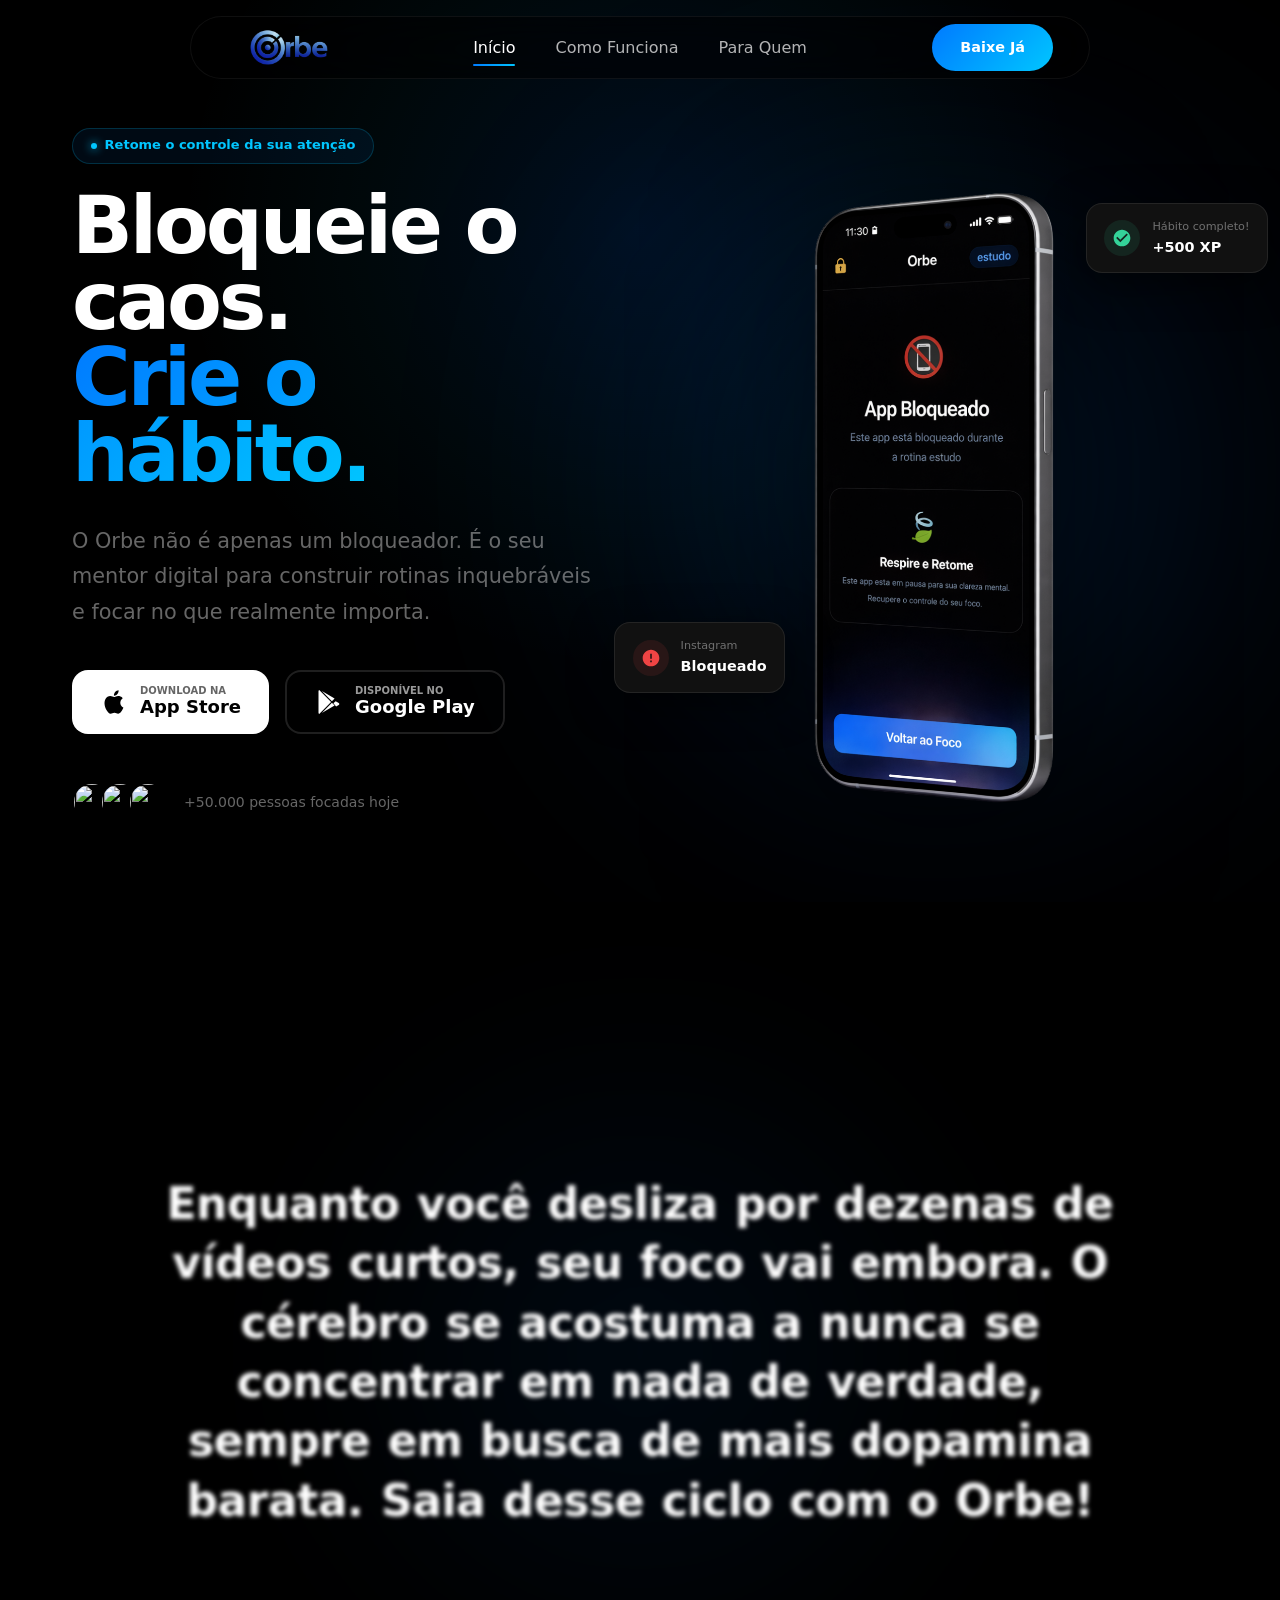
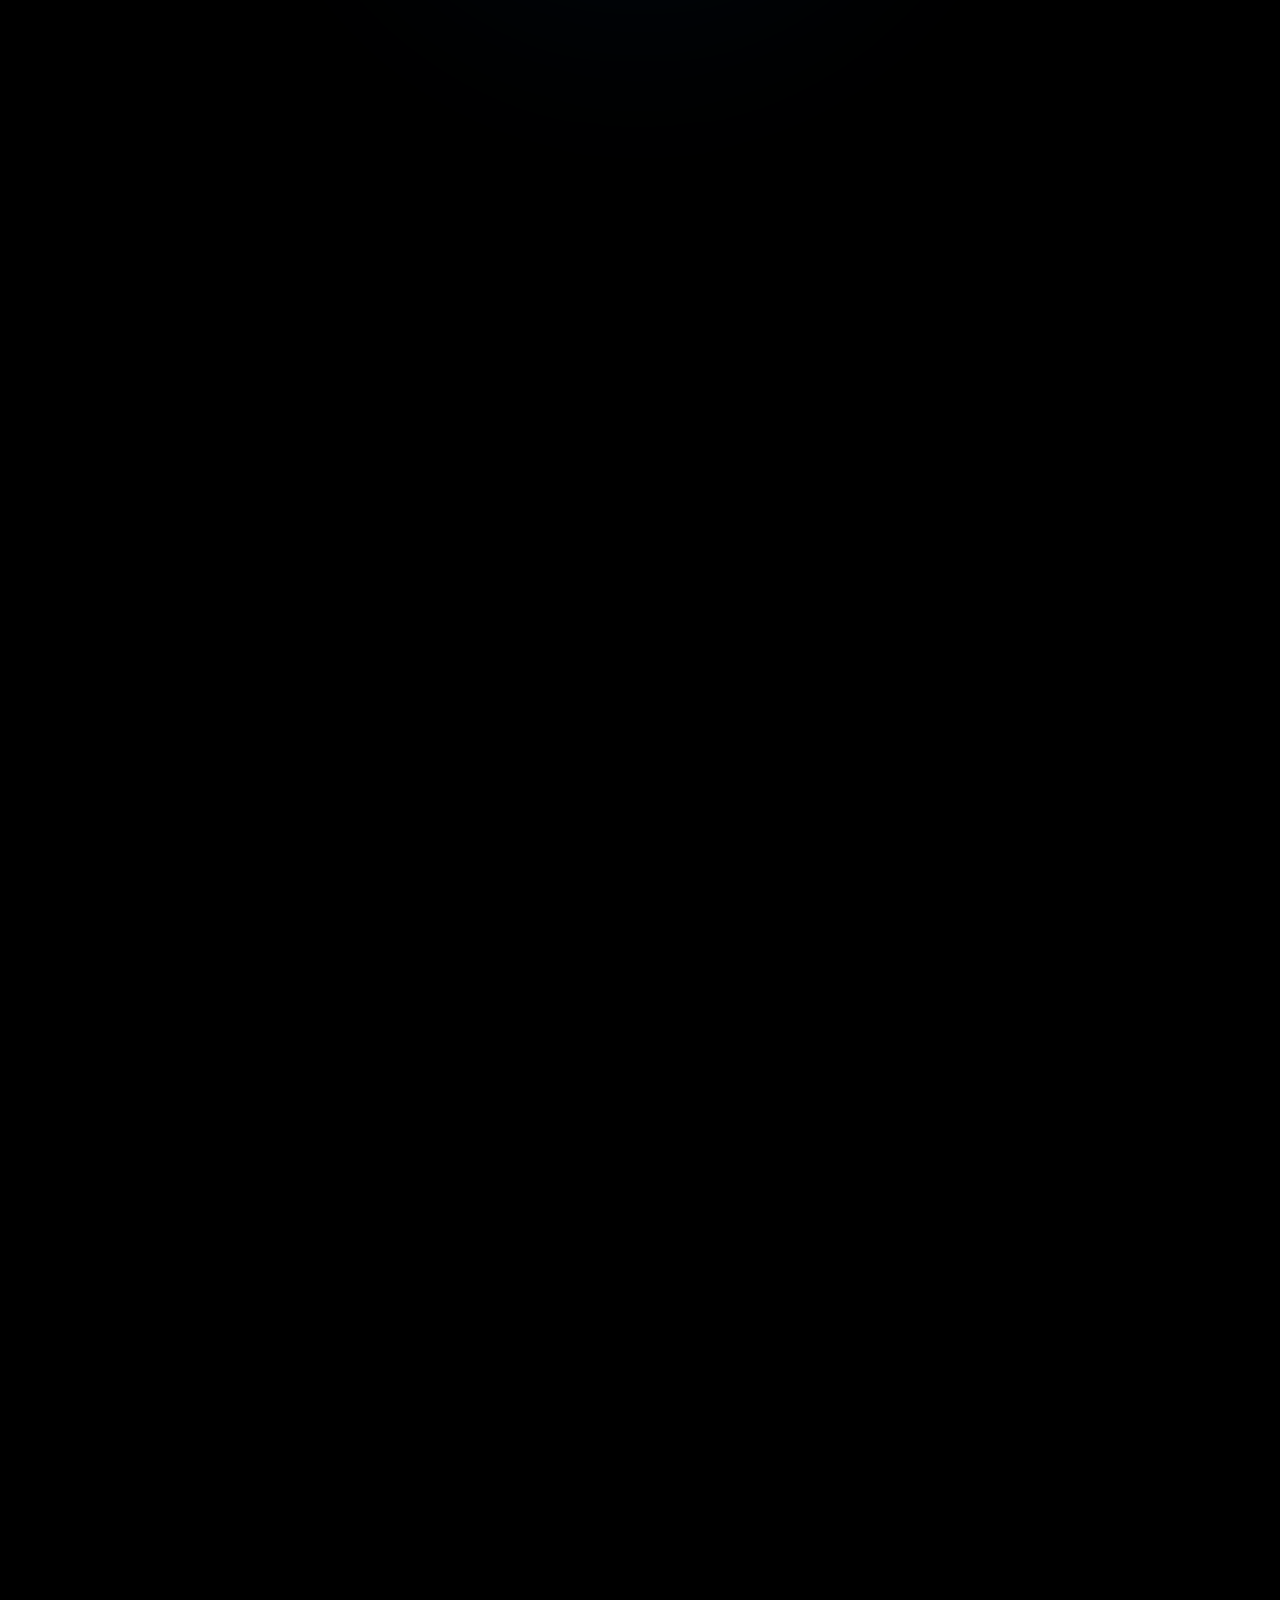
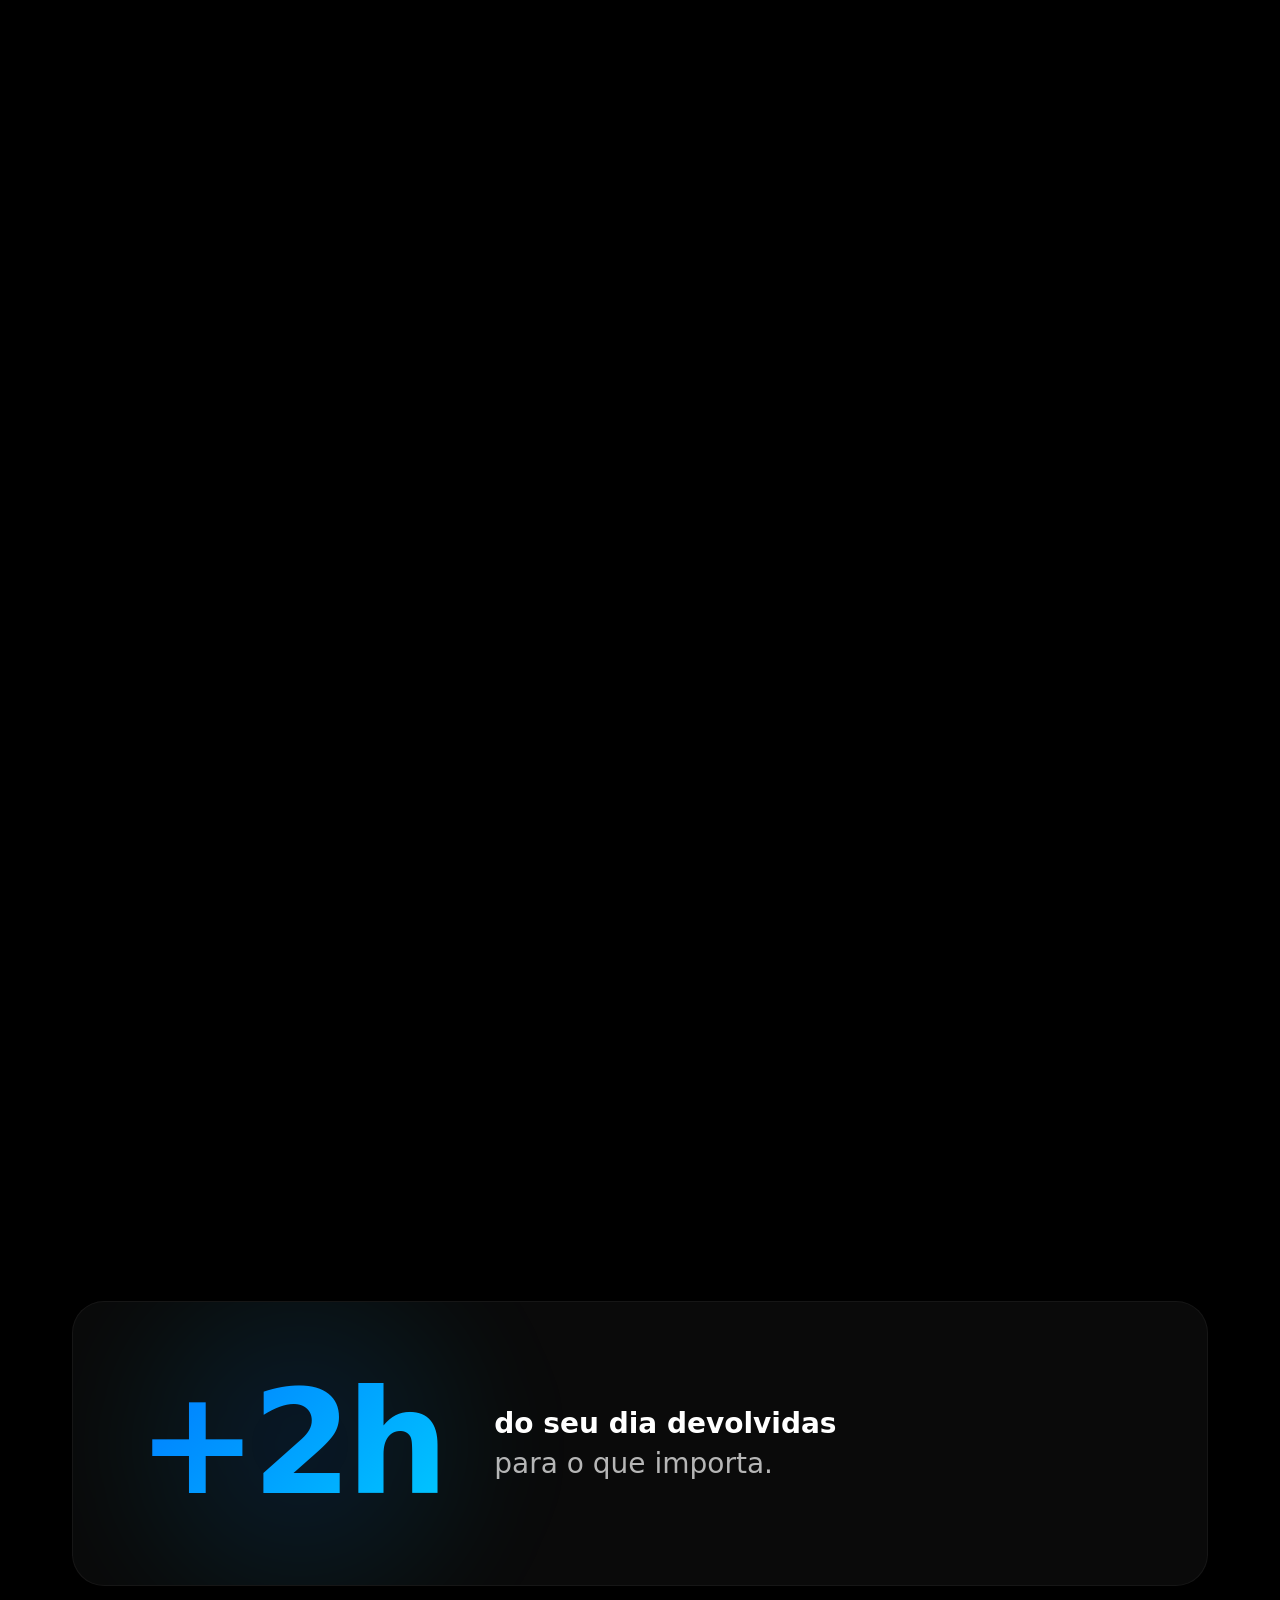
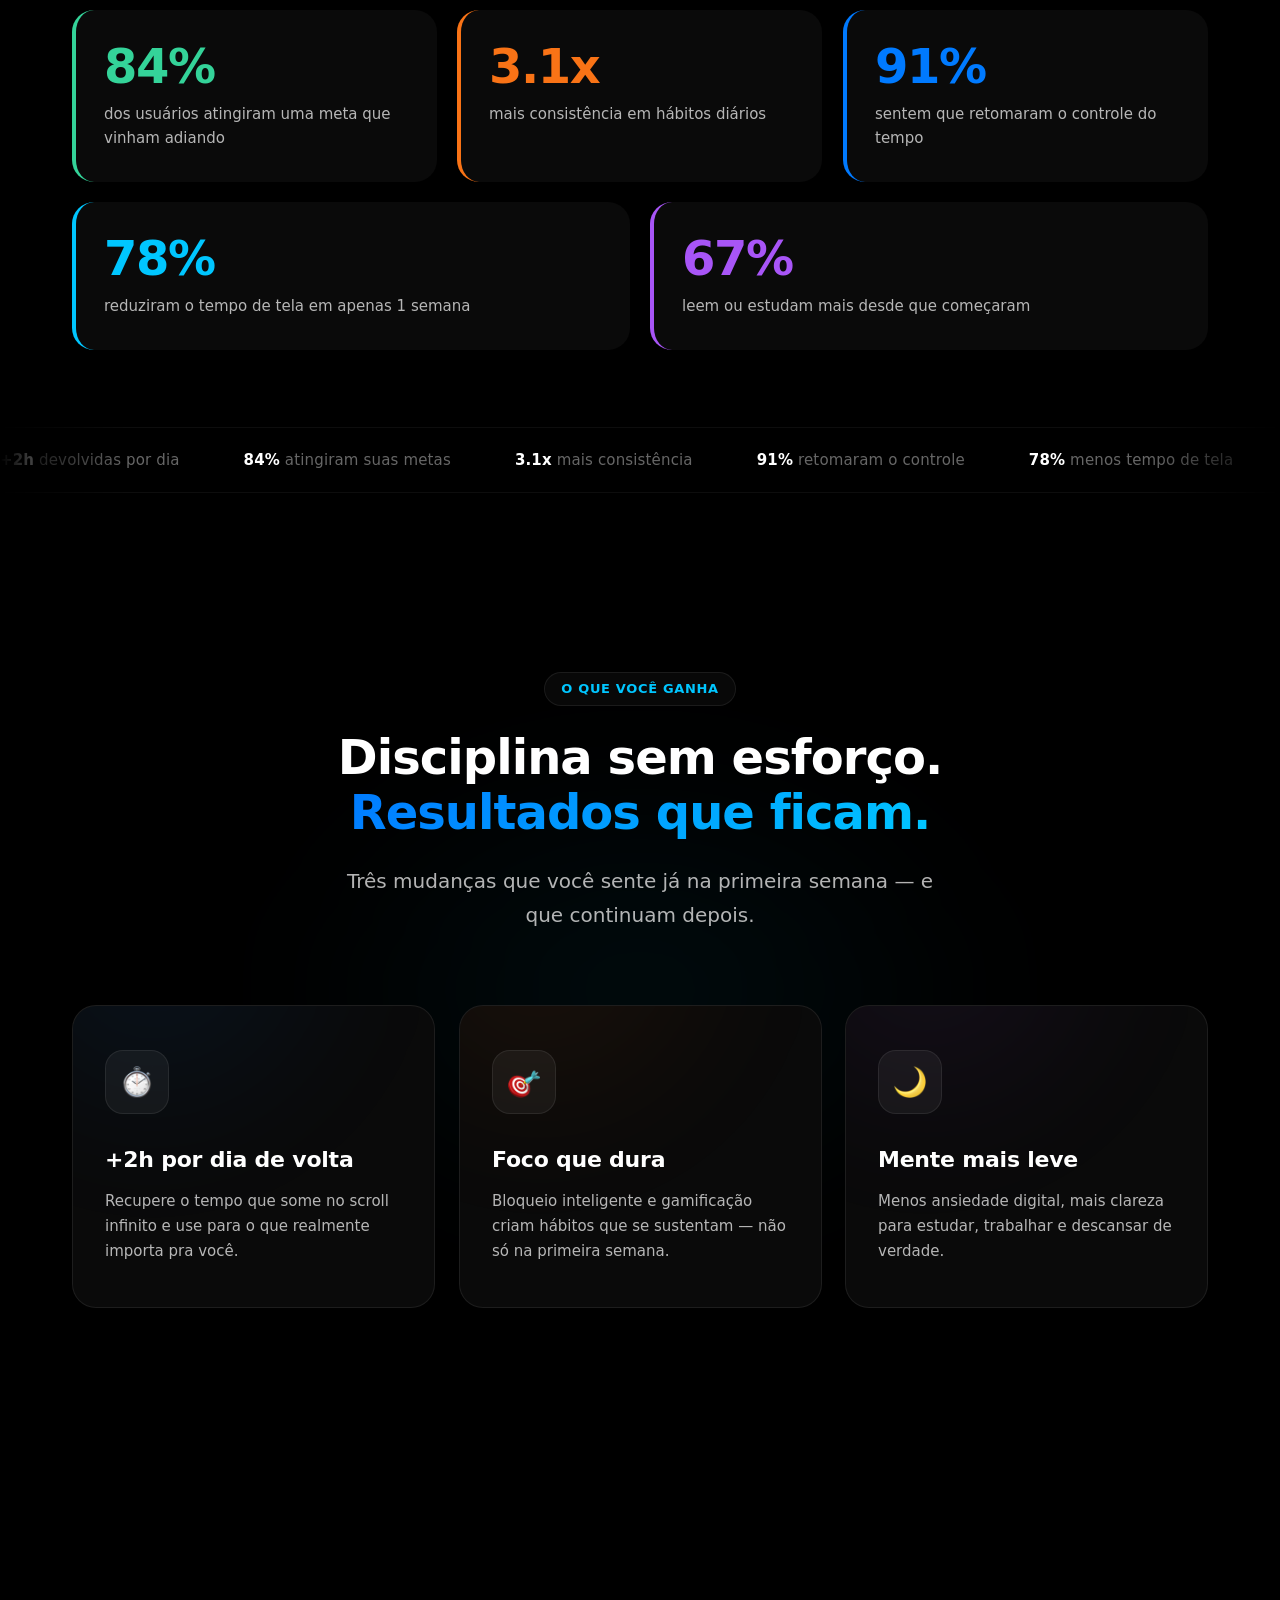
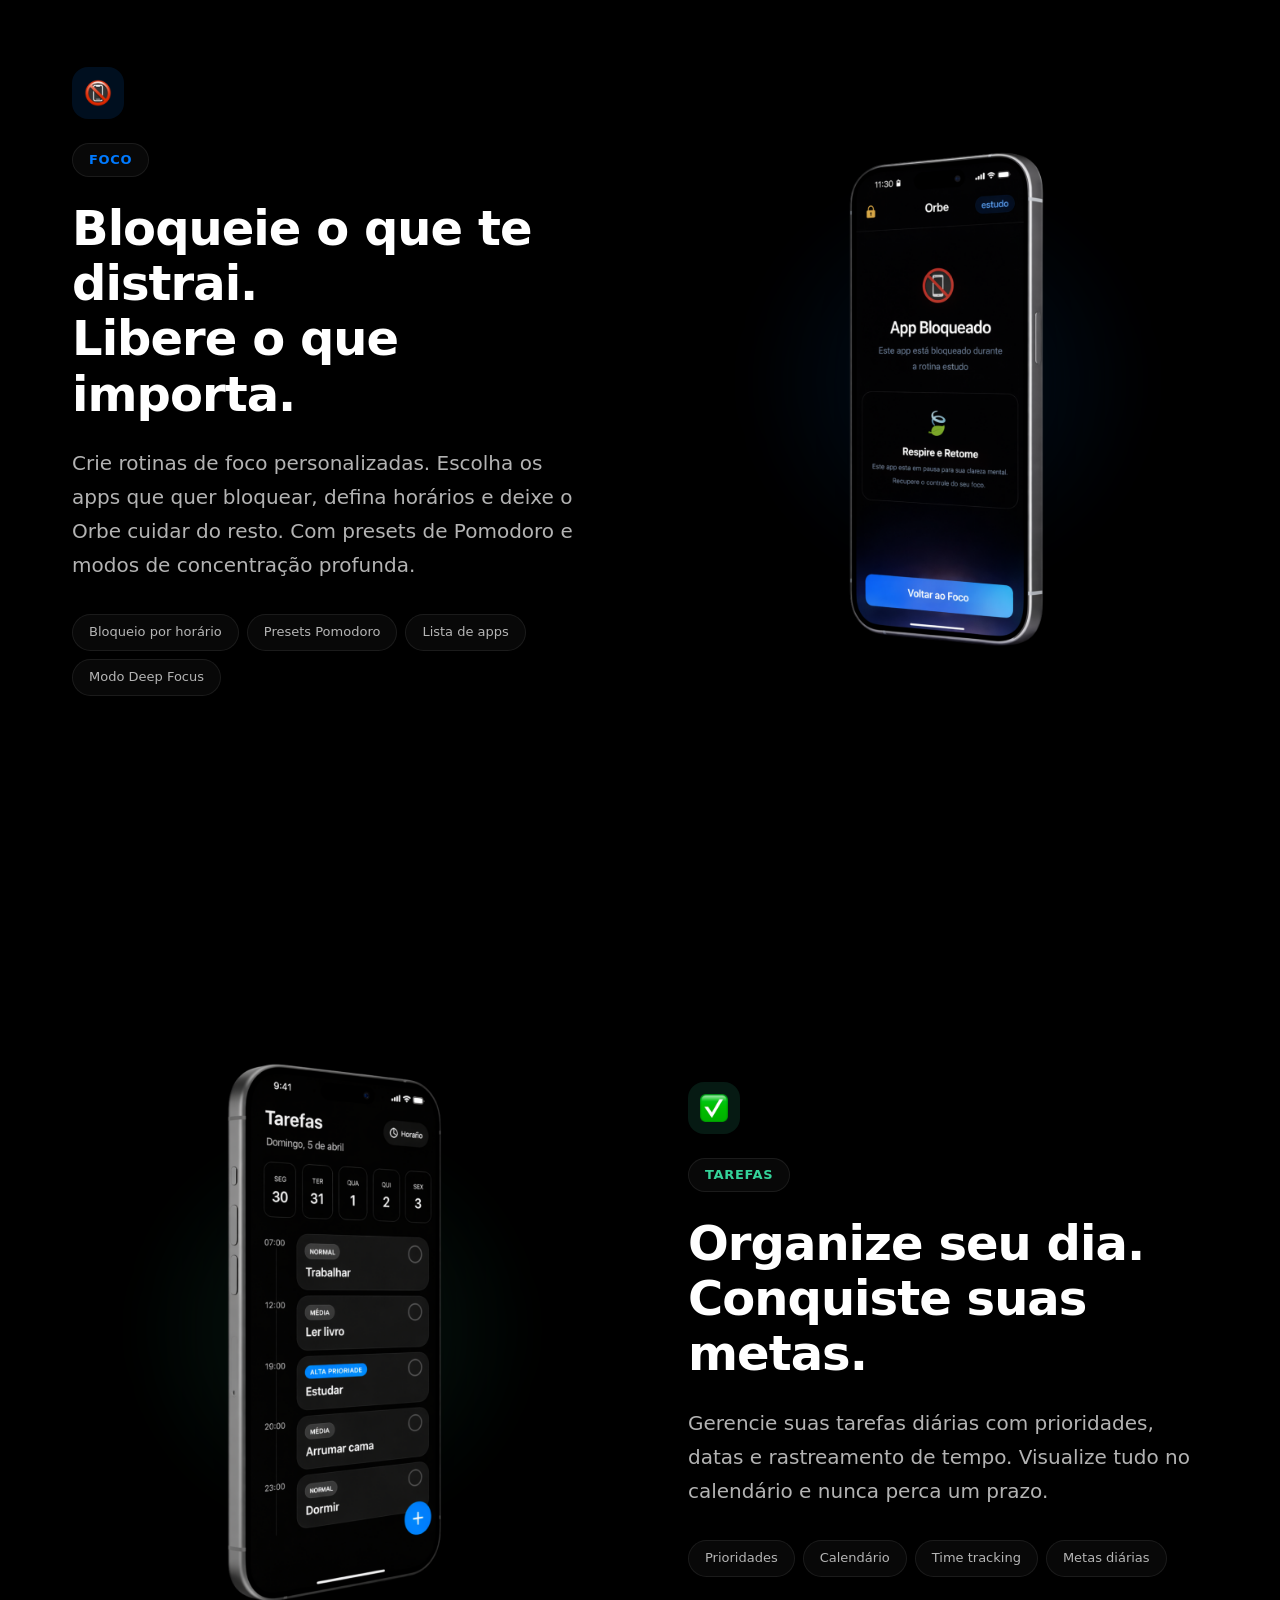
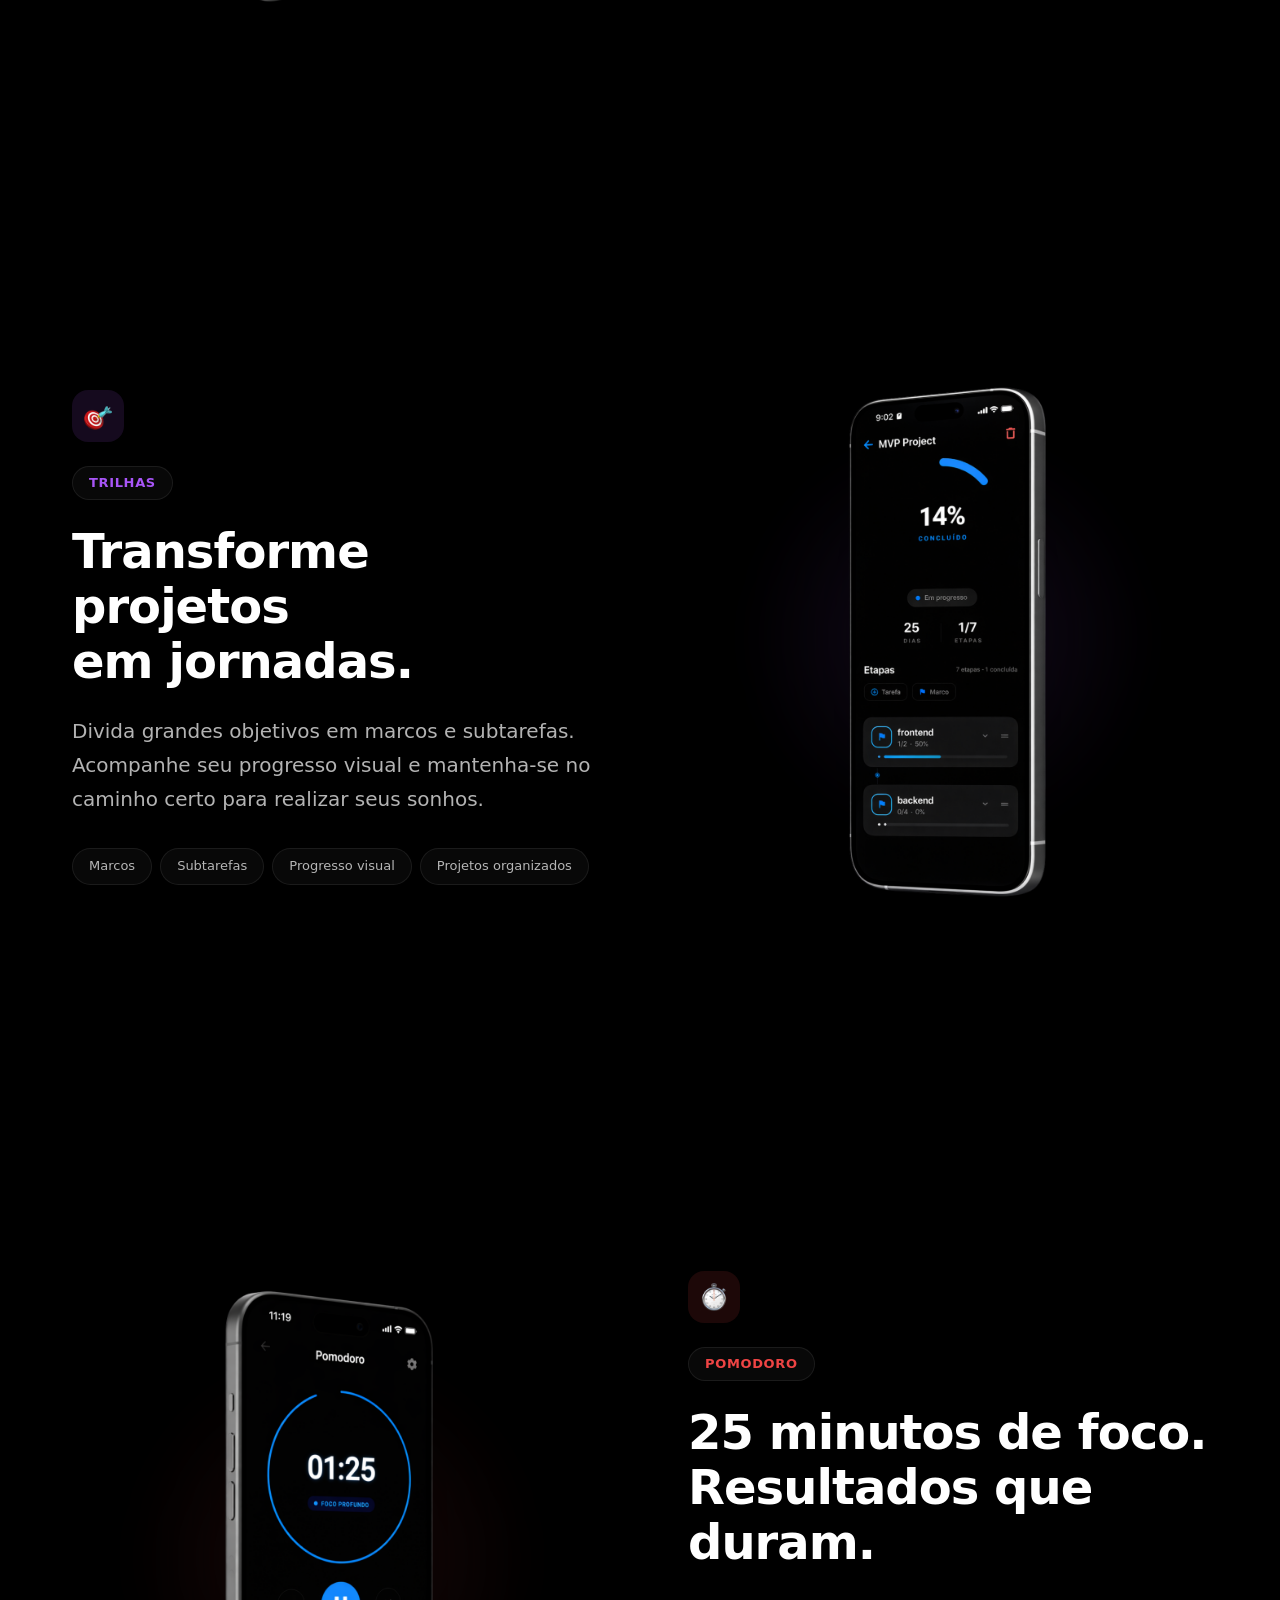
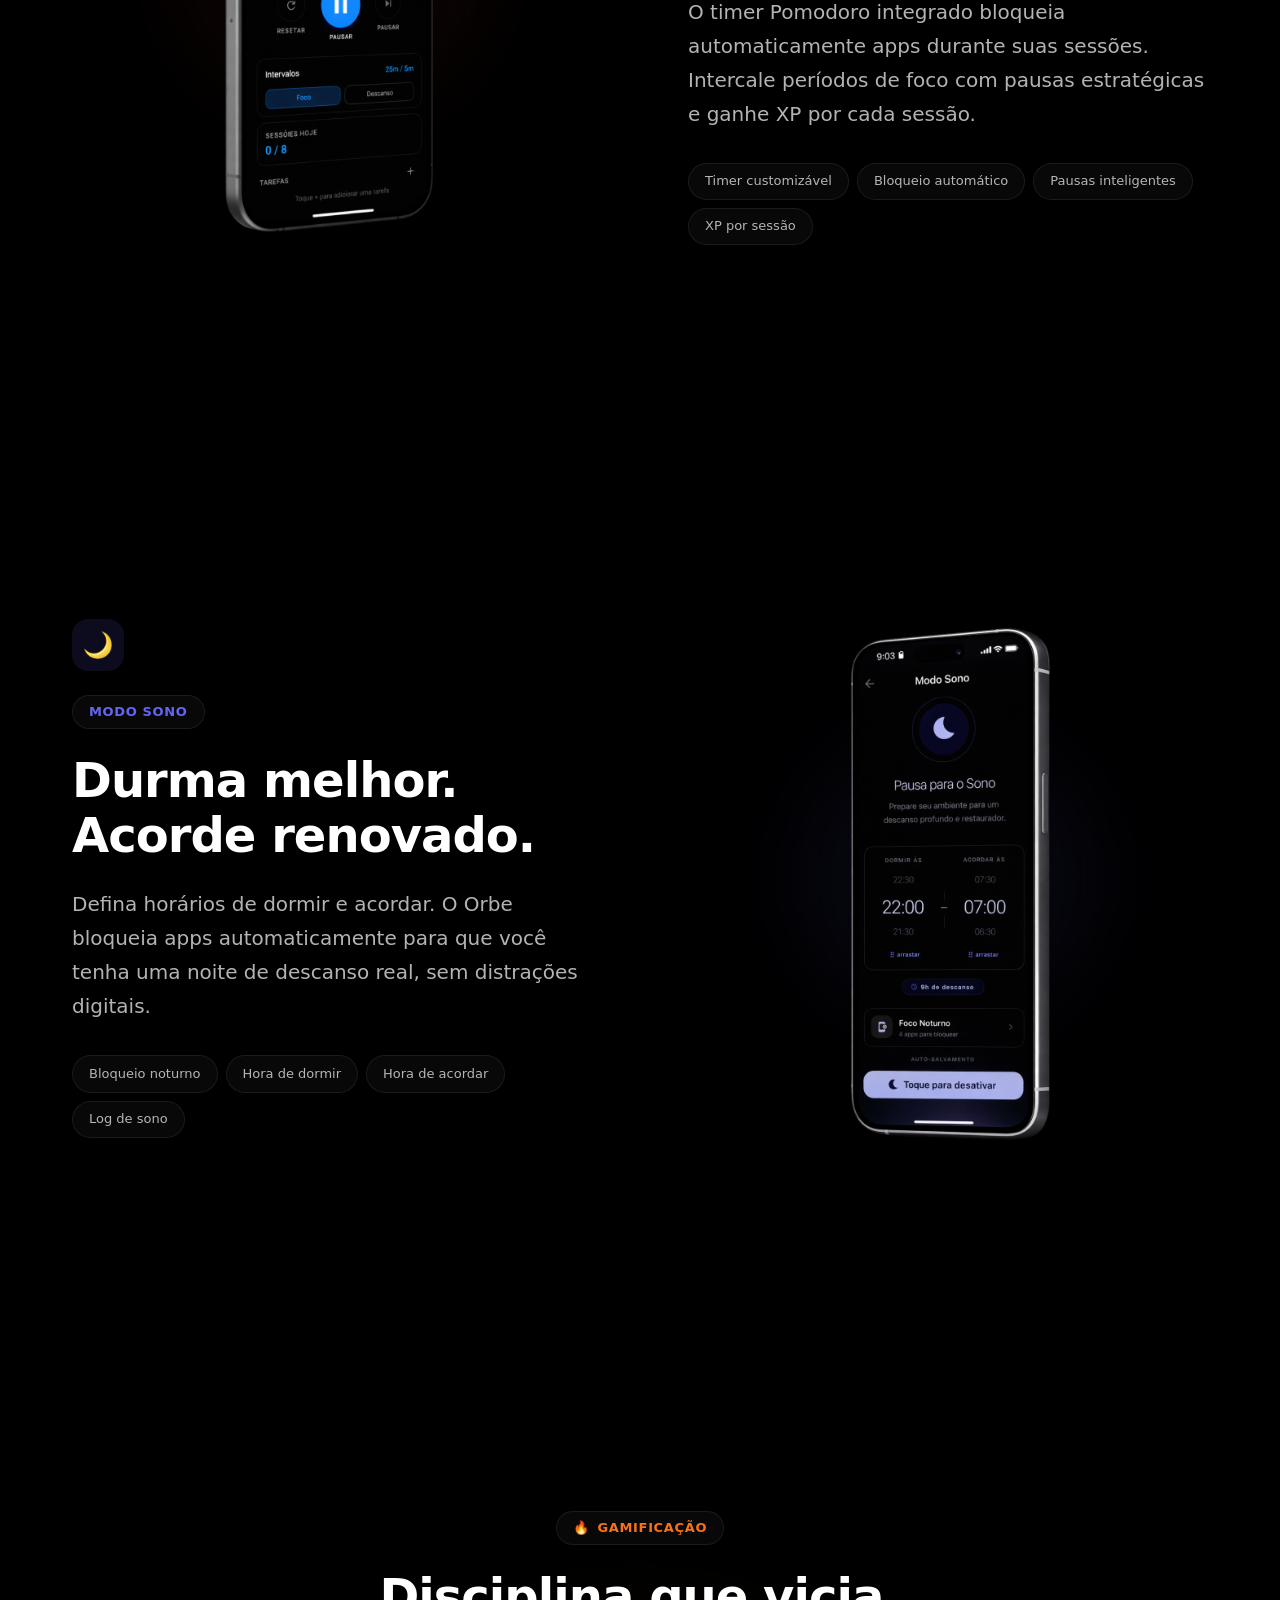
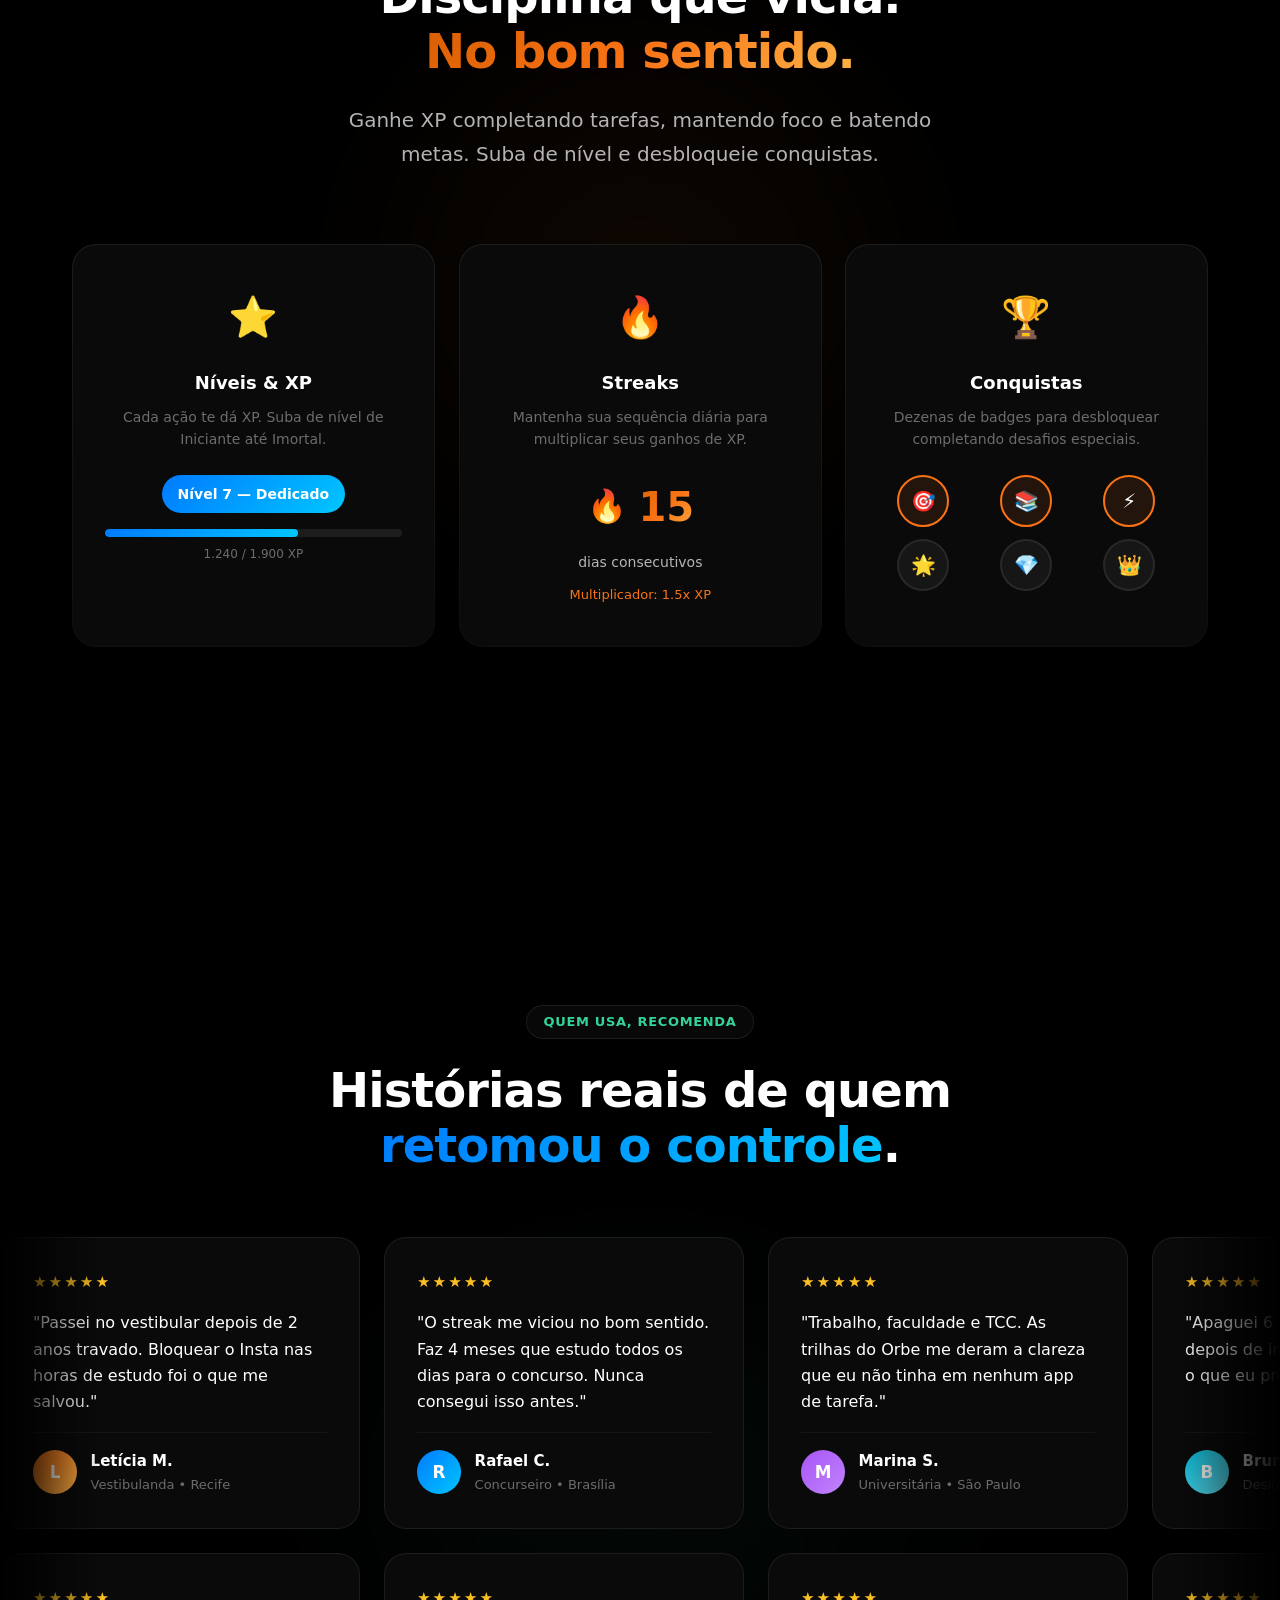
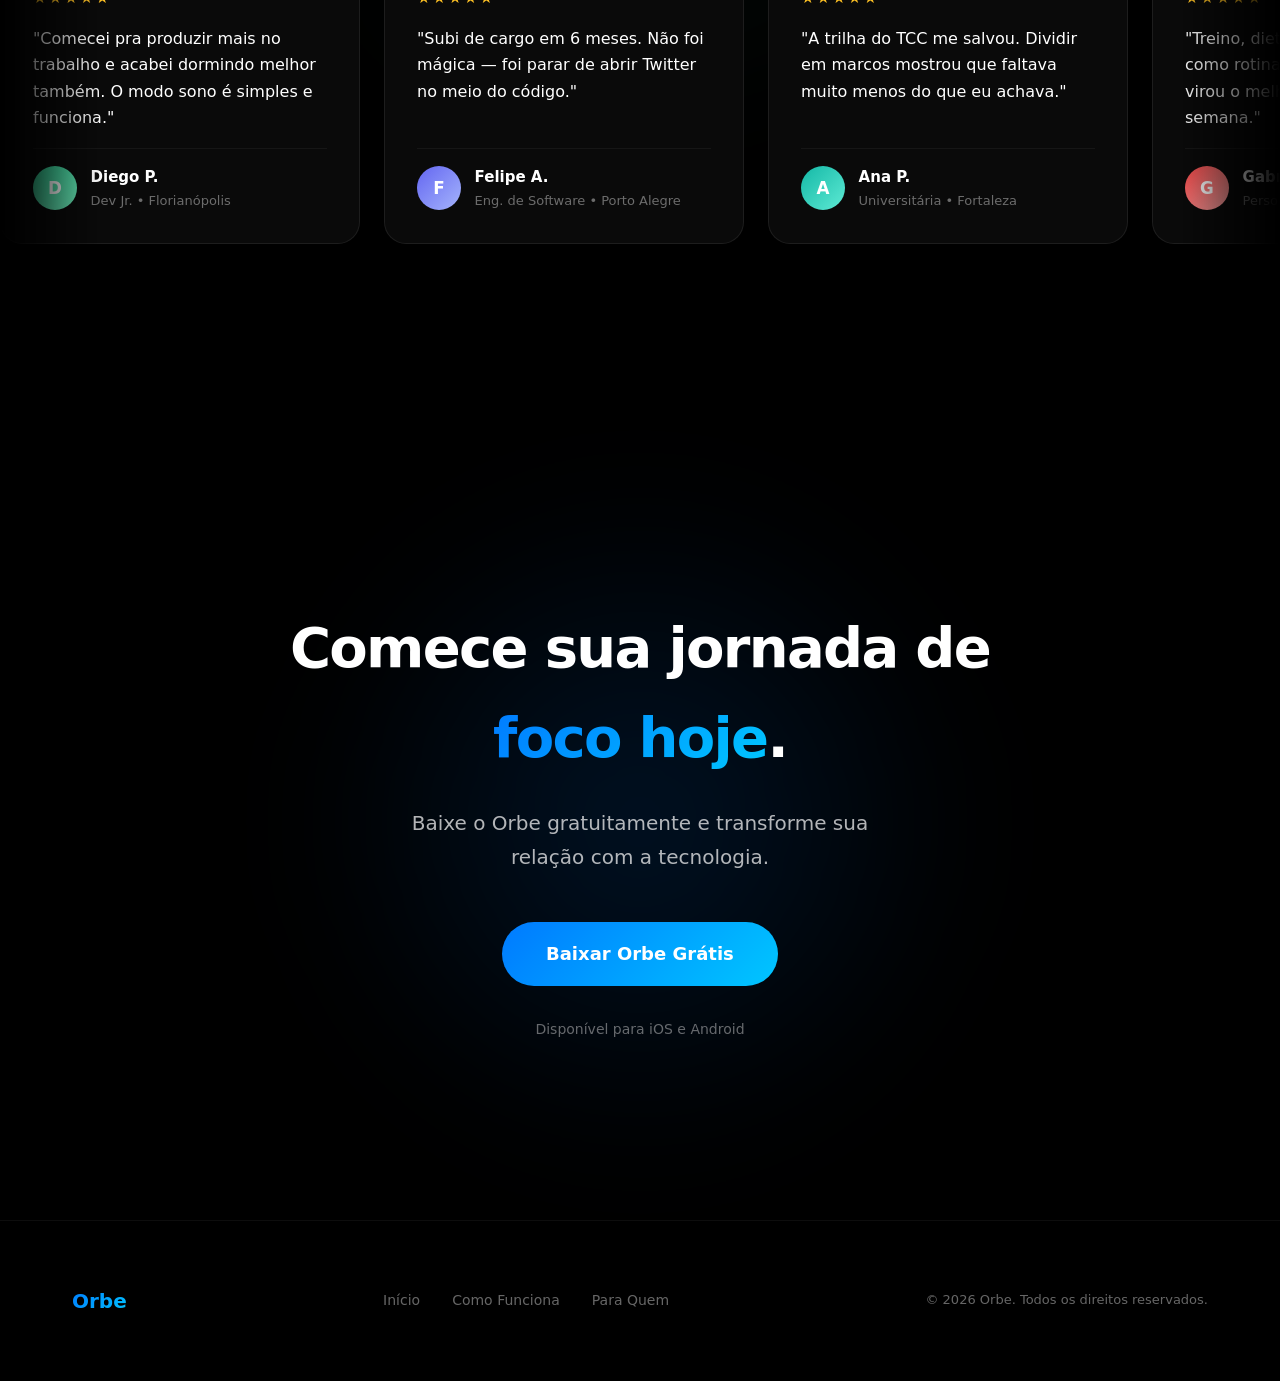
==== index.html @ b7ff4e2c "Site Orbe - landing page completa Hero estilo Menta, marquee de depoimentos, fundos animados nas pag" ====
<!DOCTYPE html>
<html lang="pt-BR">
<head>
  <meta charset="UTF-8" />
  <meta name="viewport" content="width=device-width, initial-scale=1.0" />
  <title>Orbe - Disciplina Digital</title>
  <meta name="description" content="Retome o controle do seu tempo. O Orbe te ajuda a criar rotinas de foco, bloquear distrações e construir hábitos digitais saudáveis." />
  <meta property="og:title" content="Orbe - Disciplina Digital" />
  <meta property="og:description" content="Retome o controle do seu tempo. Bloqueie apps, organize tarefas e conquiste seus objetivos com gamificação." />
  <meta property="og:type" content="website" />
  <meta name="twitter:card" content="summary_large_image" />
  <link rel="icon" type="image/png" href="assets/img/logo-com-fundo.PNG" />
  <link rel="stylesheet" href="css/styles.css" />
</head>
<body>

  <!-- ============================================
       NAVIGATION
       ============================================ -->
  <nav class="nav" id="navbar">
    <div class="container">
      <a href="index.html" class="nav-logo">
        <img src="assets/img/logo-e-nome.png" alt="Orbe" class="nav-logo-img" />
      </a>
      <div class="nav-links" id="navLinks">
        <a href="index.html" class="nav-link-active">Início</a>
        <a href="como-funciona.html">Como Funciona</a>
        <a href="para-quem.html">Para Quem</a>

      </div>
      <a href="https://forms.gle/nJxLzLg5nUwpNcLZA" target="_blank" class="nav-cta">Baixe Já</a>
      <button class="nav-hamburger" id="navHamburger" aria-label="Abrir menu">
        <span></span>
        <span></span>
        <span></span>
      </button>
    </div>
  </nav>

  <!-- ============================================
       HERO
       ============================================ -->
  <section class="hero" id="hero">
    <div class="container">
      <div class="hero-content hero-split">
        <div class="hero-text">
          <div class="hero-badge fade-up">
            <span class="badge-dot"></span>
            Retome o controle da sua atenção
          </div>
          <h1 class="hero-title fade-up stagger-1">
            Bloqueie o caos.<br/><span class="highlight">Crie o hábito.</span>
          </h1>
          <p class="hero-subtitle fade-up stagger-2">
            O Orbe não é apenas um bloqueador. É o seu mentor digital para construir rotinas inquebráveis e focar no que realmente importa.
          </p>
          <div class="hero-store-buttons fade-up stagger-3">
            <a href="https://forms.gle/nJxLzLg5nUwpNcLZA" target="_blank" class="store-btn store-btn--apple">
              <svg viewBox="0 0 24 24" fill="currentColor" class="store-btn-icon"><path d="M18.71 19.5c-.83 1.24-1.71 2.45-3.05 2.47-1.34.03-1.77-.79-3.29-.79-1.53 0-2 .77-3.27.82-1.31.05-2.3-1.32-3.14-2.53C4.25 17 2.94 12.45 4.7 9.39c.87-1.52 2.43-2.48 4.12-2.51 1.28-.02 2.5.87 3.29.87.78 0 2.26-1.07 3.8-.91.65.03 2.47.26 3.64 1.98-.09.06-2.17 1.28-2.15 3.81.03 3.02 2.65 4.03 2.68 4.04-.03.07-.42 1.44-1.38 2.83M13 3.5c.73-.83 1.94-1.46 2.94-1.5.13 1.17-.34 2.35-1.04 3.19-.69.85-1.83 1.51-2.95 1.42-.15-1.15.41-2.35 1.05-3.11z"/></svg>
              <div>
                <span class="store-btn-label">Download na</span>
                <span class="store-btn-name">App Store</span>
              </div>
            </a>
            <a href="https://forms.gle/nJxLzLg5nUwpNcLZA" target="_blank" class="store-btn store-btn--google">
              <svg viewBox="0 0 24 24" class="store-btn-icon" fill="currentColor"><path d="M3.609 1.814L13.792 12 3.61 22.186a.996.996 0 01-.61-.92V2.734a1 1 0 01.609-.92zm10.89 10.893l2.302 2.302-10.937 6.333 8.635-8.635zm3.199-1.4l2.651 1.535a1 1 0 010 1.729l-2.244 1.298L15.78 13.1l1.918-1.793zM5.864 2.658L16.8 8.99l-2.302 2.302L5.864 2.658z"/></svg>
              <div>
                <span class="store-btn-label">Disponível no</span>
                <span class="store-btn-name">Google Play</span>
              </div>
            </a>
          </div>
          <div class="hero-social-proof fade-up stagger-4">
            <div class="hero-avatars">
              <img src="https://i.pravatar.cc/100?u=orbe1" alt="" class="hero-avatar-img" />
              <img src="https://i.pravatar.cc/100?u=orbe2" alt="" class="hero-avatar-img" />
              <img src="https://i.pravatar.cc/100?u=orbe3" alt="" class="hero-avatar-img" />
            </div>
            <span class="hero-social-text">+50.000 pessoas focadas hoje</span>
          </div>
        </div>
        <div class="hero-phone-area fade-up stagger-5">
          <div class="hero-phone-glow"></div>
          <div class="hero-device-img">
            <img src="assets/img/tela-bloqueado.png" alt="Tela de bloqueio do Orbe" class="hero-phone-img" />
          </div>
          <div class="hero-float-card hero-float-card--right">
            <div class="float-card-icon float-card-icon--green">
              <svg viewBox="0 0 24 24" fill="currentColor"><path d="M12 2C6.48 2 2 6.48 2 12s4.48 10 10 10 10-4.48 10-10S17.52 2 12 2zm-2 15l-5-5 1.41-1.41L10 14.17l7.59-7.59L19 8l-9 9z"/></svg>
            </div>
            <div>
              <span class="float-card-label">Hábito completo!</span>
              <span class="float-card-value">+500 XP</span>
            </div>
          </div>
          <div class="hero-float-card hero-float-card--left">
            <div class="float-card-icon float-card-icon--red">
              <svg viewBox="0 0 24 24" fill="currentColor"><path d="M12 2C6.48 2 2 6.48 2 12s4.48 10 10 10 10-4.48 10-10S17.52 2 12 2zm1 15h-2v-2h2v2zm0-4h-2V7h2v6z"/></svg>
            </div>
            <div>
              <span class="float-card-label">Instagram</span>
              <span class="float-card-value">Bloqueado</span>
            </div>
          </div>
        </div>
      </div>
    </div>
  </section>

  <!-- ============================================
       PROBLEM STATEMENT (Scroll Text)
       ============================================ -->
  <section class="scroll-text-section" id="como-funciona">
    <div class="scroll-text-sticky">
      <p class="scroll-text">
        <span class="scroll-word">Enquanto</span>
        <span class="scroll-word">você</span>
        <span class="scroll-word">desliza</span>
        <span class="scroll-word">por</span>
        <span class="scroll-word">dezenas</span>
        <span class="scroll-word">de</span>
        <span class="scroll-word scroll-word--strike">vídeos</span>
        <span class="scroll-word scroll-word--strike">curtos,</span>
        <span class="scroll-word">seu</span>
        <span class="scroll-word scroll-word--num">foco</span>
        <span class="scroll-word">vai</span>
        <span class="scroll-word">embora.</span>
        <span class="scroll-word">O</span>
        <span class="scroll-word">cérebro</span>
        <span class="scroll-word">se</span>
        <span class="scroll-word">acostuma</span>
        <span class="scroll-word">a</span>
        <span class="scroll-word">nunca</span>
        <span class="scroll-word">se</span>
        <span class="scroll-word">concentrar</span>
        <span class="scroll-word">em</span>
        <span class="scroll-word">nada</span>
        <span class="scroll-word">de</span>
        <span class="scroll-word">verdade,</span>
        <span class="scroll-word">sempre</span>
        <span class="scroll-word">em</span>
        <span class="scroll-word">busca</span>
        <span class="scroll-word">de</span>
        <span class="scroll-word">mais</span>
        <span class="scroll-word scroll-word--strike">dopamina</span>
        <span class="scroll-word scroll-word--strike">barata.</span>
        <span class="scroll-word scroll-word--bold">Saia</span>
        <span class="scroll-word scroll-word--bold">desse</span>
        <span class="scroll-word scroll-word--bold">ciclo</span>
        <span class="scroll-word">com</span>
        <span class="scroll-word">o</span>
        <span class="scroll-word scroll-word--orbe">Orbe!</span>
      </p>
    </div>
  </section>

  <!-- ============================================
       IMPACT — disruptive data presentation
       ============================================ -->
  <section class="impact" id="impacto">
    <div class="container">

      <!-- Hero Stat -->
      <div class="impact-hero fade-up">
        <div class="impact-hero-glow"></div>
        <div class="impact-hero-inner">
          <div class="impact-hero-number" data-target="2" data-prefix="+" data-suffix="h">+0h</div>
          <div class="impact-hero-text">
            <span class="impact-hero-highlight">do seu dia devolvidas</span>
            para o que importa.
          </div>
        </div>
      </div>

      <!-- Stats Grid — asymmetric 3+2 -->
      <div class="impact-grid">
        <div class="impact-card impact-card--green fade-up stagger-1">
          <div class="impact-card-number" data-target="84" data-suffix="%">0%</div>
          <div class="impact-card-text">dos usuários atingiram uma meta que vinham adiando</div>
        </div>
        <div class="impact-card impact-card--orange fade-up stagger-2">
          <div class="impact-card-number" data-target="3.1" data-suffix="x" data-decimal="true">0x</div>
          <div class="impact-card-text">mais consistência em hábitos diários</div>
        </div>
        <div class="impact-card impact-card--blue fade-up stagger-3">
          <div class="impact-card-number" data-target="91" data-suffix="%">0%</div>
          <div class="impact-card-text">sentem que retomaram o controle do tempo</div>
        </div>
        <div class="impact-card impact-card--cyan fade-up stagger-1">
          <div class="impact-card-number" data-target="78" data-suffix="%">0%</div>
          <div class="impact-card-text">reduziram o tempo de tela em apenas 1 semana</div>
        </div>
        <div class="impact-card impact-card--purple fade-up stagger-2">
          <div class="impact-card-number" data-target="67" data-suffix="%">0%</div>
          <div class="impact-card-text">leem ou estudam mais desde que começaram</div>
        </div>
      </div>

    </div>

    <!-- Infinite Marquee -->
    <div class="impact-marquee" aria-hidden="true">
      <div class="impact-marquee-track">
        <span class="marquee-item"><strong>+2h</strong> devolvidas por dia</span>
        <span class="marquee-sep"></span>
        <span class="marquee-item"><strong>84%</strong> atingiram suas metas</span>
        <span class="marquee-sep"></span>
        <span class="marquee-item"><strong>3.1x</strong> mais consistência</span>
        <span class="marquee-sep"></span>
        <span class="marquee-item"><strong>91%</strong> retomaram o controle</span>
        <span class="marquee-sep"></span>
        <span class="marquee-item"><strong>78%</strong> menos tempo de tela</span>
        <span class="marquee-sep"></span>
        <span class="marquee-item"><strong>67%</strong> leem ou estudam mais</span>
        <span class="marquee-sep"></span>
        <span class="marquee-item"><strong>+2h</strong> devolvidas por dia</span>
        <span class="marquee-sep"></span>
        <span class="marquee-item"><strong>84%</strong> atingiram suas metas</span>
        <span class="marquee-sep"></span>
        <span class="marquee-item"><strong>3.1x</strong> mais consistência</span>
        <span class="marquee-sep"></span>
        <span class="marquee-item"><strong>91%</strong> retomaram o controle</span>
        <span class="marquee-sep"></span>
        <span class="marquee-item"><strong>78%</strong> menos tempo de tela</span>
        <span class="marquee-sep"></span>
        <span class="marquee-item"><strong>67%</strong> leem ou estudam mais</span>
        <span class="marquee-sep"></span>
      </div>
    </div>
  </section>

  <!-- ============================================
       BENEFITS — 3 outcome-oriented cards
       ============================================ -->
  <section class="benefits" id="beneficios">
    <div class="container">
      <div class="benefits-header fade-up">
        <div class="section-label" style="color: var(--primary-cyan);">O que você ganha</div>
        <h2 class="section-title">Disciplina sem esforço.<br/><span class="gradient-text">Resultados que ficam.</span></h2>
        <p class="section-subtitle" style="margin: 1rem auto 0;">Três mudanças que você sente já na primeira semana — e que continuam depois.</p>
      </div>
      <div class="benefits-grid">
        <div class="benefit-card fade-up stagger-1">
          <div class="benefit-card-glow benefit-glow-blue"></div>
          <div class="benefit-icon-wrap">
            <img src="assets/svg/pomodoro.svg" alt="" class="benefit-icon-svg" />
          </div>
          <h3 class="benefit-title">+2h por dia de volta</h3>
          <p class="benefit-desc">Recupere o tempo que some no scroll infinito e use para o que realmente importa pra você.</p>
        </div>
        <div class="benefit-card fade-up stagger-2">
          <div class="benefit-card-glow benefit-glow-orange"></div>
          <div class="benefit-icon-wrap">
            <img src="assets/svg/alvo.svg" alt="" class="benefit-icon-svg" />
          </div>
          <h3 class="benefit-title">Foco que dura</h3>
          <p class="benefit-desc">Bloqueio inteligente e gamificação criam hábitos que se sustentam — não só na primeira semana.</p>
        </div>
        <div class="benefit-card fade-up stagger-3">
          <div class="benefit-card-glow benefit-glow-purple"></div>
          <div class="benefit-icon-wrap">
            <img src="assets/svg/lua.svg" alt="" class="benefit-icon-svg" />
          </div>
          <h3 class="benefit-title">Mente mais leve</h3>
          <p class="benefit-desc">Menos ansiedade digital, mais clareza para estudar, trabalhar e descansar de verdade.</p>
        </div>
      </div>
    </div>
  </section>

  <!-- ============================================
       FEATURE: FOCO (App Blocking)
       ============================================ -->
  <section class="feature-section" id="funcionalidades">
    <div class="container">
      <div class="feature-grid">
        <div class="feature-content fade-up">
          <div class="feature-icon blue">
            <img src="assets/svg/celular-block.svg" alt="" class="feature-icon-svg" />
          </div>
          <div class="section-label" style="color: var(--primary-blue);">Foco</div>
          <h2 class="section-title">Bloqueie o que te distrai.<br/>Libere o que importa.</h2>
          <p class="section-subtitle">Crie rotinas de foco personalizadas. Escolha os apps que quer bloquear, defina horários e deixe o Orbe cuidar do resto. Com presets de Pomodoro e modos de concentração profunda.</p>
          <div class="feature-pills">
            <span class="feature-pill">Bloqueio por horário</span>
            <span class="feature-pill">Presets Pomodoro</span>
            <span class="feature-pill">Lista de apps</span>
            <span class="feature-pill">Modo Deep Focus</span>
          </div>
        </div>
        <div class="feature-mockup glow-blue fade-up stagger-2">
          <img src="assets/img/tela-bloqueado.png" alt="Tela de bloqueio do app Orbe" class="phone-mockup-img" />
        </div>
      </div>
    </div>
  </section>

  <!-- ============================================
       FEATURE: TAREFAS (Tasks)
       ============================================ -->
  <section class="feature-section">
    <div class="container">
      <div class="feature-grid reversed">
        <div class="feature-content fade-up">
          <div class="feature-icon green">
            <img src="assets/svg/ok.svg" alt="" class="feature-icon-svg" />
          </div>
          <div class="section-label" style="color: var(--success-green);">Tarefas</div>
          <h2 class="section-title">Organize seu dia.<br/>Conquiste suas metas.</h2>
          <p class="section-subtitle">Gerencie suas tarefas diárias com prioridades, datas e rastreamento de tempo. Visualize tudo no calendário e nunca perca um prazo.</p>
          <div class="feature-pills">
            <span class="feature-pill">Prioridades</span>
            <span class="feature-pill">Calendário</span>
            <span class="feature-pill">Time tracking</span>
            <span class="feature-pill">Metas diárias</span>
          </div>
        </div>
        <div class="feature-mockup glow-green fade-up stagger-2">
          <img src="assets/img/tarefas.png" alt="Tela de tarefas do app Orbe" class="phone-mockup-img" />
        </div>
      </div>
    </div>
  </section>

  <!-- ============================================
       FEATURE: TRILHAS (Trails)
       ============================================ -->
  <section class="feature-section">
    <div class="container">
      <div class="feature-grid">
        <div class="feature-content fade-up">
          <div class="feature-icon purple">
            <img src="assets/svg/alvo.svg" alt="" class="feature-icon-svg" />
          </div>
          <div class="section-label" style="color: var(--purple);">Trilhas</div>
          <h2 class="section-title">Transforme projetos<br/>em jornadas.</h2>
          <p class="section-subtitle">Divida grandes objetivos em marcos e subtarefas. Acompanhe seu progresso visual e mantenha-se no caminho certo para realizar seus sonhos.</p>
          <div class="feature-pills">
            <span class="feature-pill">Marcos</span>
            <span class="feature-pill">Subtarefas</span>
            <span class="feature-pill">Progresso visual</span>
            <span class="feature-pill">Projetos organizados</span>
          </div>
        </div>
        <div class="feature-mockup glow-purple fade-up stagger-2">
          <img src="assets/img/trilha.png" alt="Tela de trilhas do app Orbe" class="phone-mockup-img" />
        </div>
      </div>
    </div>
  </section>

  <!-- ============================================
       FEATURE: POMODORO
       ============================================ -->
  <section class="feature-section">
    <div class="container">
      <div class="feature-grid reversed">
        <div class="feature-content fade-up">
          <div class="feature-icon red">
            <img src="assets/svg/pomodoro.svg" alt="" class="feature-icon-svg" />
          </div>
          <div class="section-label" style="color: var(--red);">Pomodoro</div>
          <h2 class="section-title">25 minutos de foco.<br/>Resultados que duram.</h2>
          <p class="section-subtitle">O timer Pomodoro integrado bloqueia automaticamente apps durante suas sessões. Intercale períodos de foco com pausas estratégicas e ganhe XP por cada sessão.</p>
          <div class="feature-pills">
            <span class="feature-pill">Timer customizável</span>
            <span class="feature-pill">Bloqueio automático</span>
            <span class="feature-pill">Pausas inteligentes</span>
            <span class="feature-pill">XP por sessão</span>
          </div>
        </div>
        <div class="feature-mockup glow-red fade-up stagger-2">
          <img src="assets/img/pomodoro.png" alt="Tela de pomodoro do app Orbe" class="phone-mockup-img" />
        </div>
      </div>
    </div>
  </section>

  <!-- ============================================
       FEATURE: MODO SONO (Sleep)
       ============================================ -->
  <section class="feature-section">
    <div class="container">
      <div class="feature-grid">
        <div class="feature-content fade-up">
          <div class="feature-icon indigo">
            <img src="assets/svg/lua.svg" alt="" class="feature-icon-svg" />
          </div>
          <div class="section-label" style="color: var(--indigo);">Modo Sono</div>
          <h2 class="section-title">Durma melhor.<br/>Acorde renovado.</h2>
          <p class="section-subtitle">Defina horários de dormir e acordar. O Orbe bloqueia apps automaticamente para que você tenha uma noite de descanso real, sem distrações digitais.</p>
          <div class="feature-pills">
            <span class="feature-pill">Bloqueio noturno</span>
            <span class="feature-pill">Hora de dormir</span>
            <span class="feature-pill">Hora de acordar</span>
            <span class="feature-pill">Log de sono</span>
          </div>
        </div>
        <div class="feature-mockup glow-indigo fade-up stagger-2">
          <img src="assets/img/dormir.png" alt="Tela de modo sono do app Orbe" class="phone-mockup-img" />
        </div>
      </div>
    </div>
  </section>


  <!-- ============================================
       GAMIFICATION
       ============================================ -->
  <section class="gamification" id="gamificacao">
    <div class="container">
      <div class="gamification-header fade-up">
        <div class="section-label" style="color: var(--accent-orange);">
          <span>🔥</span> Gamificação
        </div>
        <h2 class="section-title">Disciplina que vicia.<br/><span class="gradient-text-fire">No bom sentido.</span></h2>
        <p class="section-subtitle" style="margin: 1rem auto 0;">Ganhe XP completando tarefas, mantendo foco e batendo metas. Suba de nível e desbloqueie conquistas.</p>
      </div>
      <div class="gamification-grid">
        <!-- Level Card -->
        <div class="gamification-card fade-up">
          <div class="gamification-card-icon">⭐</div>
          <div class="gamification-card-title">Níveis & XP</div>
          <div class="gamification-card-desc">Cada ação te dá XP. Suba de nível de Iniciante até Imortal.</div>
          <div class="level-badge">Nível 7 — Dedicado</div>
          <div class="xp-bar">
            <div class="xp-fill" id="xpFill"></div>
          </div>
          <div class="xp-label">1.240 / 1.900 XP</div>
        </div>
        <!-- Streak Card -->
        <div class="gamification-card fade-up stagger-1">
          <div class="gamification-card-icon">🔥</div>
          <div class="gamification-card-title">Streaks</div>
          <div class="gamification-card-desc">Mantenha sua sequência diária para multiplicar seus ganhos de XP.</div>
          <div class="streak-display">
            <span class="streak-fire">🔥</span>
            <span class="streak-count">15</span>
          </div>
          <div style="font-size: 0.875rem; color: var(--text-secondary);">dias consecutivos</div>
          <div style="margin-top: 0.75rem; font-size: 0.8125rem; color: var(--accent-orange);">Multiplicador: 1.5x XP</div>
        </div>
        <!-- Badges Card -->
        <div class="gamification-card fade-up stagger-2">
          <div class="gamification-card-icon">🏆</div>
          <div class="gamification-card-title">Conquistas</div>
          <div class="gamification-card-desc">Dezenas de badges para desbloquear completando desafios especiais.</div>
          <div class="badges-grid">
            <div class="badge-item earned">🎯</div>
            <div class="badge-item earned">📚</div>
            <div class="badge-item earned">⚡</div>
            <div class="badge-item">🌟</div>
            <div class="badge-item">💎</div>
            <div class="badge-item">👑</div>
          </div>
        </div>
      </div>
    </div>
  </section>

  <!-- ============================================
       TESTIMONIALS — Prova social
       ============================================ -->
  <section class="testimonials" id="depoimentos">
    <div class="container">
      <div class="testimonials-header fade-up">
        <div class="section-label" style="color: var(--success-green);">Quem usa, recomenda</div>
        <h2 class="section-title">Histórias reais de quem<br/><span class="gradient-text">retomou o controle</span>.</h2>
      </div>
    </div>

    <div class="testimonials-marquee fade-up">
      <div class="marquee-row">
        <div class="marquee-track">
          <article class="testimonial-card">
            <div class="testimonial-stars">★★★★★</div>
            <p class="testimonial-text">"Passei no vestibular depois de 2 anos travado. Bloquear o Insta nas horas de estudo foi o que me salvou."</p>
            <div class="testimonial-author">
              <div class="testimonial-avatar" style="background: linear-gradient(135deg, #f97316, #fdb347);">L</div>
              <div>
                <div class="testimonial-name">Letícia M.</div>
                <div class="testimonial-role">Vestibulanda • Recife</div>
              </div>
            </div>
          </article>
          <article class="testimonial-card">
            <div class="testimonial-stars">★★★★★</div>
            <p class="testimonial-text">"O streak me viciou no bom sentido. Faz 4 meses que estudo todos os dias para o concurso. Nunca consegui isso antes."</p>
            <div class="testimonial-author">
              <div class="testimonial-avatar" style="background: linear-gradient(135deg, #007AFF, #00C6FF);">R</div>
              <div>
                <div class="testimonial-name">Rafael C.</div>
                <div class="testimonial-role">Concurseiro • Brasília</div>
              </div>
            </div>
          </article>
          <article class="testimonial-card">
            <div class="testimonial-stars">★★★★★</div>
            <p class="testimonial-text">"Trabalho, faculdade e TCC. As trilhas do Orbe me deram a clareza que eu não tinha em nenhum app de tarefa."</p>
            <div class="testimonial-author">
              <div class="testimonial-avatar" style="background: linear-gradient(135deg, #A855F7, #c084fc);">M</div>
              <div>
                <div class="testimonial-name">Marina S.</div>
                <div class="testimonial-role">Universitária • São Paulo</div>
              </div>
            </div>
          </article>
          <article class="testimonial-card">
            <div class="testimonial-stars">★★★★★</div>
            <p class="testimonial-text">"Apaguei 6 apps de produtividade depois de instalar o Orbe. Faz tudo o que eu precisava num lugar só."</p>
            <div class="testimonial-author">
              <div class="testimonial-avatar" style="background: linear-gradient(135deg, #06b6d4, #67e8f9);">B</div>
              <div>
                <div class="testimonial-name">Bruno T.</div>
                <div class="testimonial-role">Designer • Curitiba</div>
              </div>
            </div>
          </article>
          <article class="testimonial-card">
            <div class="testimonial-stars">★★★★★</div>
            <p class="testimonial-text">"Voltei a ler. Bloqueei TikTok das 21h em diante e em duas semanas terminei dois livros que estavam parados."</p>
            <div class="testimonial-author">
              <div class="testimonial-avatar" style="background: linear-gradient(135deg, #ec4899, #f9a8d4);">C</div>
              <div>
                <div class="testimonial-name">Camila R.</div>
                <div class="testimonial-role">Professora • Salvador</div>
              </div>
            </div>
          </article>
          <article class="testimonial-card">
            <div class="testimonial-stars">★★★★★</div>
            <p class="testimonial-text">"Sou TDAH e nada nunca grudou. O Orbe foi o primeiro app que entrou na minha rotina e ficou."</p>
            <div class="testimonial-author">
              <div class="testimonial-avatar" style="background: linear-gradient(135deg, #f59e0b, #fcd34d);">J</div>
              <div>
                <div class="testimonial-name">João V.</div>
                <div class="testimonial-role">Estudante • Belo Horizonte</div>
              </div>
            </div>
          </article>
        </div>
      </div>

      <div class="marquee-row">
        <div class="marquee-track marquee-track-reverse">
          <article class="testimonial-card">
            <div class="testimonial-stars">★★★★★</div>
            <p class="testimonial-text">"Comecei pra produzir mais no trabalho e acabei dormindo melhor também. O modo sono é simples e funciona."</p>
            <div class="testimonial-author">
              <div class="testimonial-avatar" style="background: linear-gradient(135deg, #34d399, #6ee7b7);">D</div>
              <div>
                <div class="testimonial-name">Diego P.</div>
                <div class="testimonial-role">Dev Jr. • Florianópolis</div>
              </div>
            </div>
          </article>
          <article class="testimonial-card">
            <div class="testimonial-stars">★★★★★</div>
            <p class="testimonial-text">"Subi de cargo em 6 meses. Não foi mágica — foi parar de abrir Twitter no meio do código."</p>
            <div class="testimonial-author">
              <div class="testimonial-avatar" style="background: linear-gradient(135deg, #6366f1, #a5b4fc);">F</div>
              <div>
                <div class="testimonial-name">Felipe A.</div>
                <div class="testimonial-role">Eng. de Software • Porto Alegre</div>
              </div>
            </div>
          </article>
          <article class="testimonial-card">
            <div class="testimonial-stars">★★★★★</div>
            <p class="testimonial-text">"A trilha do TCC me salvou. Dividir em marcos mostrou que faltava muito menos do que eu achava."</p>
            <div class="testimonial-author">
              <div class="testimonial-avatar" style="background: linear-gradient(135deg, #14b8a6, #5eead4);">A</div>
              <div>
                <div class="testimonial-name">Ana P.</div>
                <div class="testimonial-role">Universitária • Fortaleza</div>
              </div>
            </div>
          </article>
          <article class="testimonial-card">
            <div class="testimonial-stars">★★★★★</div>
            <p class="testimonial-text">"Treino, dieta e estudo. Os três como rotina fixa. Bater o streak virou o melhor jogo da minha semana."</p>
            <div class="testimonial-author">
              <div class="testimonial-avatar" style="background: linear-gradient(135deg, #ef4444, #fca5a5);">G</div>
              <div>
                <div class="testimonial-name">Gabriel S.</div>
                <div class="testimonial-role">Personal • Goiânia</div>
              </div>
            </div>
          </article>
          <article class="testimonial-card">
            <div class="testimonial-stars">★★★★★</div>
            <p class="testimonial-text">"Era refém do celular antes de dormir. Hoje o telefone trava sozinho às 23h e eu agradeço todo dia."</p>
            <div class="testimonial-author">
              <div class="testimonial-avatar" style="background: linear-gradient(135deg, #8b5cf6, #c4b5fd);">N</div>
              <div>
                <div class="testimonial-name">Natália F.</div>
                <div class="testimonial-role">Médica residente • Rio de Janeiro</div>
              </div>
            </div>
          </article>
          <article class="testimonial-card">
            <div class="testimonial-stars">★★★★★</div>
            <p class="testimonial-text">"Bati 100 dias de streak ontem. Nunca consegui manter nada por tanto tempo na vida."</p>
            <div class="testimonial-author">
              <div class="testimonial-avatar" style="background: linear-gradient(135deg, #0ea5e9, #7dd3fc);">P</div>
              <div>
                <div class="testimonial-name">Pedro H.</div>
                <div class="testimonial-role">Concurseiro • Manaus</div>
              </div>
            </div>
          </article>
        </div>
      </div>
    </div>
  </section>

  <!-- ============================================
       CTA FINAL
       ============================================ -->
  <section class="cta-final" id="baixar">
    <div class="container">
      <div class="cta-final-content">
        <h2 class="cta-final-title fade-up">
          Comece sua jornada de<br/><span class="gradient-text">foco hoje</span>.
        </h2>
        <p class="cta-final-subtitle fade-up stagger-1">
          Baixe o Orbe gratuitamente e transforme sua relação com a tecnologia.
        </p>
        <a href="https://forms.gle/nJxLzLg5nUwpNcLZA" target="_blank" class="btn-cta-glow fade-up stagger-2">
          Baixar Orbe Grátis
        </a>
        <div class="cta-platforms fade-up stagger-3">Disponível para iOS e Android</div>
      </div>
    </div>
  </section>

  <!-- ============================================
       FOOTER
       ============================================ -->
  <footer class="footer">
    <div class="container">
      <div class="footer-logo">Orbe</div>
      <div class="footer-links">
        <a href="index.html">Início</a>
        <a href="como-funciona.html">Como Funciona</a>
        <a href="para-quem.html">Para Quem</a>

      </div>
      <div class="footer-copy">&copy; 2026 Orbe. Todos os direitos reservados.</div>
    </div>
  </footer>

  <script src="js/main.js"></script>
</body>
</html>
---- css/styles.css ----
/* ============================================
   ORBE - Landing Page Styles
   Redesign: airy, interactive, Opal-inspired
   ============================================ */

/* --- Custom Properties --- */
:root {
  /* Primary gradient */
  --primary-blue: #007AFF;
  --primary-cyan: #00C6FF;
  --gradient-primary: linear-gradient(135deg, #007AFF, #00C6FF);
  --gradient-primary-hover: linear-gradient(135deg, #0066DD, #00B0E0);

  /* Backgrounds */
  --bg-black: #000000;
  --bg-card-1: #0a0a0a;
  --bg-card-2: #111111;
  --bg-card-3: #121212;
  --bg-glass: rgba(255,255,255,0.03);

  /* Accent colors */
  --accent-orange: #f97316;
  --accent-orange-dark: #D95F02;
  --accent-orange-light: #FDB347;
  --gradient-fire: linear-gradient(135deg, #D95F02, #f97316, #FDB347);

  --success-green: #34d399;
  --purple: #A855F7;
  --indigo: #6366F1;
  --red: #EF4444;

  /* Text */
  --text-primary: #ffffff;
  --text-secondary: rgba(255,255,255,0.7);
  --text-muted: rgba(255,255,255,0.4);
  --text-dim: rgba(255,255,255,0.15);

  /* Borders */
  --border-subtle: rgba(255,255,255,0.05);
  --border-light: rgba(255,255,255,0.08);
  --border-medium: rgba(255,255,255,0.12);

  /* Typography */
  --font-family: system-ui, -apple-system, BlinkMacSystemFont, 'Segoe UI', Roboto, Helvetica, Arial, sans-serif;

  /* Spacing — generous, Opal-like breathing room */
  --section-padding: clamp(6rem, 14vw, 12rem);
  --container-max: 1200px;
  --container-padding: clamp(1.25rem, 4vw, 2rem);

  /* Animation — smooth, never linear */
  --ease-out-expo: cubic-bezier(0.16, 1, 0.3, 1);
  --ease-out-cubic: cubic-bezier(0.33, 1, 0.68, 1);
  --ease-standard: cubic-bezier(.4, 0, .2, 1);
  --transition-hover: 0.3s var(--ease-standard);
  --transition-scroll: 0.8s var(--ease-out-expo);
}

/* --- Reset --- */
*, *::before, *::after {
  box-sizing: border-box;
  margin: 0;
  padding: 0;
}

html {
  scroll-behavior: smooth;
  -webkit-font-smoothing: antialiased;
  -moz-osx-font-smoothing: grayscale;
  text-rendering: optimizeLegibility;
}

body {
  background: var(--bg-black);
  color: var(--text-primary);
  font-family: var(--font-family);
  font-size: 16px;
  line-height: 1.6;
  overflow-x: hidden;
}

img { max-width: 100%; display: block; }
a { color: inherit; text-decoration: none; }
button { border: none; background: none; cursor: pointer; font-family: inherit; color: inherit; }
ul, ol { list-style: none; }

/* --- Utilities --- */
.container {
  max-width: var(--container-max);
  margin: 0 auto;
  padding: 0 var(--container-padding);
}

.gradient-text {
  background: var(--gradient-primary);
  -webkit-background-clip: text;
  -webkit-text-fill-color: transparent;
  background-clip: text;
}

.gradient-text-fire {
  background: var(--gradient-fire);
  -webkit-background-clip: text;
  -webkit-text-fill-color: transparent;
  background-clip: text;
}

.glass-card {
  background: var(--bg-glass);
  border: 1px solid var(--border-light);
  border-radius: 20px;
  backdrop-filter: blur(20px);
  -webkit-backdrop-filter: blur(20px);
}

@supports not (backdrop-filter: blur(20px)) {
  .glass-card { background: rgba(17, 17, 17, 0.95); }
}

.section-label {
  display: inline-flex;
  align-items: center;
  gap: 0.5rem;
  padding: 0.35rem 1rem;
  border-radius: 100px;
  font-size: 0.8125rem;
  font-weight: 600;
  letter-spacing: 0.05em;
  text-transform: uppercase;
  border: 1px solid var(--border-light);
  background: var(--bg-glass);
  margin-bottom: 1.5rem;
}

.section-title {
  font-size: clamp(1.75rem, 4vw + 0.5rem, 3rem);
  font-weight: 700;
  line-height: 1.15;
  letter-spacing: -0.02em;
  margin-bottom: 1.5rem;
}

.section-subtitle {
  font-size: clamp(1rem, 1.5vw + 0.25rem, 1.25rem);
  color: var(--text-secondary);
  line-height: 1.7;
  max-width: 600px;
}

/* ============================================
   FADE UP — scroll-triggered reveal
   Bigger travel, slower duration, pronounced stagger
   ============================================ */
.fade-up {
  opacity: 0;
  transform: translateY(40px) scale(0.98);
  transition: opacity var(--transition-scroll), transform var(--transition-scroll);
  will-change: opacity, transform;
}

.fade-up.visible {
  opacity: 1;
  transform: translateY(0) scale(1);
}

.fade-up.stagger-1 { transition-delay: 0.1s; }
.fade-up.stagger-2 { transition-delay: 0.2s; }
.fade-up.stagger-3 { transition-delay: 0.3s; }
.fade-up.stagger-4 { transition-delay: 0.4s; }
.fade-up.stagger-5 { transition-delay: 0.5s; }

/* ============================================
   KEYFRAMES
   ============================================ */
@keyframes float {
  0%, 100% { transform: translateY(0); }
  50% { transform: translateY(-14px); }
}

@keyframes pulse-glow {
  0%, 100% { box-shadow: 0 0 30px rgba(0, 122, 255, 0.3), 0 0 80px rgba(0, 198, 255, 0.1); }
  50% { box-shadow: 0 0 50px rgba(0, 122, 255, 0.5), 0 0 120px rgba(0, 198, 255, 0.25); }
}

@keyframes pulse-glow-bg {
  0%, 100% { opacity: 0.4; transform: translate(-50%, -50%) scale(1); }
  50% { opacity: 0.7; transform: translate(-50%, -50%) scale(1.1); }
}

@keyframes gradient-shift {
  0% { background-position: 0% 50%; }
  50% { background-position: 100% 50%; }
  100% { background-position: 0% 50%; }
}

@keyframes streak-burn {
  0%, 100% { transform: scale(1); filter: brightness(1); }
  50% { transform: scale(1.15); filter: brightness(1.3); }
}

@keyframes hero-mockup-enter {
  from {
    opacity: 0;
    transform: translateY(60px) scale(0.88);
  }
  to {
    opacity: 1;
    transform: translateY(0) scale(1);
  }
}

/* ============================================
   NAVIGATION — glass effect on scroll
   ============================================ */
.nav {
  position: fixed;
  top: 1rem;
  left: 50%;
  transform: translateX(-50%);
  z-index: 1000;
  width: calc(100% - 2.5rem);
  max-width: 900px;
  padding: 1.1rem 2rem;
  border-radius: 100px;
  background: rgba(0, 0, 0, 0.55);
  backdrop-filter: blur(20px) saturate(1.4);
  -webkit-backdrop-filter: blur(20px) saturate(1.4);
  border: 1px solid rgba(255,255,255,0.06);
  transition: background 0.4s var(--ease-standard),
              border-color 0.4s var(--ease-standard),
              box-shadow 0.4s var(--ease-standard),
              transform 0.4s var(--ease-out-cubic);
}

.nav.nav-hidden {
  transform: translateX(-50%) translateY(calc(-100% - 2rem));
}

.nav.nav-scrolled {
  background: rgba(0, 0, 0, 0.7);
  border-color: rgba(255,255,255,0.1);
  box-shadow: 0 8px 32px rgba(0, 0, 0, 0.4);
}

.nav .container {
  display: flex;
  align-items: center;
  justify-content: center;
  position: relative;
  padding: 0;
  max-width: none;
}

.nav-logo {
  position: absolute;
  left: 1.5rem;
  display: inline-flex;
  align-items: center;
}

.nav-logo-img {
  height: 36px;
  width: auto;
  object-fit: contain;
}

.nav-links {
  display: flex;
  align-items: center;
  gap: 2.5rem;
}

.nav-links a {
  font-size: 1rem;
  font-weight: 500;
  color: var(--text-secondary);
  transition: color var(--transition-hover);
}

.nav-links a:hover { color: var(--text-primary); }

.nav-cta {
  position: absolute;
  right: 0.25rem;
  display: inline-flex;
  align-items: center;
  padding: 0.75rem 1.75rem;
  border-radius: 100px;
  background: var(--gradient-primary);
  font-size: 0.9rem;
  font-weight: 600;
  color: #fff;
  transition: transform var(--transition-hover), box-shadow var(--transition-hover);
}

.nav-cta:hover {
  transform: scale(1.05);
  box-shadow: 0 0 24px rgba(0, 122, 255, 0.35);
}

.nav-hamburger {
  display: none;
  flex-direction: column;
  gap: 5px;
  padding: 4px;
}

.nav-hamburger span {
  display: block;
  width: 22px;
  height: 2px;
  background: #fff;
  border-radius: 2px;
  transition: transform var(--transition-hover), opacity var(--transition-hover);
}

.nav-hamburger.active span:nth-child(1) { transform: rotate(45deg) translate(5px, 5px); }
.nav-hamburger.active span:nth-child(2) { opacity: 0; }
.nav-hamburger.active span:nth-child(3) { transform: rotate(-45deg) translate(5px, -5px); }

/* ============================================
   HERO — clean, airy, dramatic entrance
   ============================================ */
.hero {
  min-height: 100vh;
  display: flex;
  align-items: center;
  justify-content: center;
  padding: 8rem 0 5rem;
  position: relative;
  overflow: hidden;
}

.hero::before {
  content: '';
  position: absolute;
  top: -30%;
  left: 50%;
  transform: translateX(-50%);
  width: 1000px;
  height: 1000px;
  background: radial-gradient(circle, rgba(0, 122, 255, 0.12) 0%, rgba(0, 198, 255, 0.04) 40%, transparent 65%);
  pointer-events: none;
}

.hero-content {
  position: relative;
  z-index: 1;
  max-width: 1200px;
  margin: 0 auto;
}

.hero-split {
  display: grid;
  grid-template-columns: 1fr 1fr;
  align-items: center;
  gap: 3rem;
  text-align: left;
}

.hero-text {
  position: relative;
  z-index: 10;
}

.hero-badge {
  display: inline-flex;
  align-items: center;
  gap: 0.5rem;
  padding: 0.4rem 1.1rem;
  border-radius: 100px;
  font-size: 0.8125rem;
  font-weight: 700;
  border: 1px solid rgba(0, 198, 255, 0.2);
  background: rgba(0, 122, 255, 0.08);
  color: var(--primary-cyan);
  margin-bottom: 1.5rem;
}

.hero-badge .badge-dot {
  width: 6px;
  height: 6px;
  border-radius: 50%;
  background: var(--primary-cyan);
  box-shadow: 0 0 10px var(--primary-cyan);
}

.hero-title {
  font-size: clamp(3rem, 6vw + 0.5rem, 5rem);
  font-weight: 900;
  line-height: 0.95;
  letter-spacing: -0.04em;
  margin-bottom: 2rem;
}

.hero-title .highlight {
  background: var(--gradient-primary);
  -webkit-background-clip: text;
  -webkit-text-fill-color: transparent;
  background-clip: text;
}

.hero-subtitle {
  font-size: clamp(1.05rem, 1.5vw + 0.25rem, 1.3rem);
  color: var(--text-muted);
  line-height: 1.7;
  max-width: 520px;
  margin-bottom: 2.5rem;
}

/* --- Store Buttons --- */
.hero-store-buttons {
  display: flex;
  gap: 1rem;
  flex-wrap: wrap;
  margin-bottom: 3rem;
}

.store-btn {
  display: inline-flex;
  align-items: center;
  gap: 0.75rem;
  padding: 0.9rem 1.75rem;
  border-radius: 1rem;
  font-weight: 600;
  transition: transform var(--transition-hover), box-shadow var(--transition-hover);
}

.store-btn:hover {
  transform: scale(1.05);
}

.store-btn:active {
  transform: scale(0.97);
}

.store-btn-icon {
  width: 28px;
  height: 28px;
  flex-shrink: 0;
}

.store-btn-label {
  display: block;
  font-size: 0.625rem;
  text-transform: uppercase;
  opacity: 0.6;
  line-height: 1;
}

.store-btn-name {
  display: block;
  font-size: 1.125rem;
  font-weight: 700;
  line-height: 1.2;
}

.store-btn--apple {
  background: #fff;
  color: #000;
}

.store-btn--apple:hover {
  box-shadow: 0 8px 30px rgba(255,255,255,0.15);
}

.store-btn--google {
  background: transparent;
  color: var(--text-primary);
  border: 2px solid rgba(255,255,255,0.12);
}

.store-btn--google:hover {
  background: rgba(255,255,255,0.05);
  border-color: rgba(255,255,255,0.2);
}

/* --- Social Proof --- */
.hero-social-proof {
  display: flex;
  align-items: center;
  gap: 1rem;
}

.hero-avatars {
  display: flex;
}

.hero-avatar-img {
  width: 40px;
  height: 40px;
  border-radius: 50%;
  border: 2px solid var(--bg-black);
  object-fit: cover;
}

.hero-avatar-img + .hero-avatar-img {
  margin-left: -12px;
}

.hero-social-text {
  font-size: 0.875rem;
  font-weight: 500;
  color: var(--text-muted);
}

/* --- Hero Phone Area --- */
.hero-phone-area {
  position: relative;
  display: flex;
  justify-content: center;
  align-items: center;
  min-height: 640px;
}

.hero-phone-glow {
  position: absolute;
  width: 500px;
  height: 500px;
  background: var(--primary-blue);
  border-radius: 50%;
  filter: blur(140px);
  opacity: 0.2;
  pointer-events: none;
}

/* --- Hero Phone Image --- */
.hero-device-img {
  position: relative;
  z-index: 20;
  animation: float 6s ease-in-out infinite;
}

.hero-phone-img {
  max-width: 640px;
  width: 100%;
  height: auto;
  filter: drop-shadow(0 30px 80px rgba(0, 0, 0, 0.6));
}

/* --- Floating Cards --- */
.hero-float-card {
  position: absolute;
  z-index: 25;
  display: flex;
  align-items: center;
  gap: 0.75rem;
  background: #111;
  padding: 0.85rem 1.1rem;
  border-radius: 1rem;
  border: 1px solid rgba(255,255,255,0.08);
  box-shadow: 0 10px 40px rgba(0,0,0,0.6);
}

.hero-float-card--right {
  top: 10%;
  right: -60px;
  animation: hero-bounce 2s ease-in-out infinite;
}

.hero-float-card--left {
  bottom: 18%;
  left: -50px;
}

.float-card-icon {
  width: 36px;
  height: 36px;
  border-radius: 50%;
  display: flex;
  align-items: center;
  justify-content: center;
  flex-shrink: 0;
}

.float-card-icon svg {
  width: 20px;
  height: 20px;
}

.float-card-icon--green {
  background: rgba(52, 211, 153, 0.1);
  color: var(--success-green);
}

.float-card-icon--green svg { fill: var(--success-green); }

.float-card-icon--red {
  background: rgba(239, 68, 68, 0.1);
  color: var(--red);
}

.float-card-icon--red svg { fill: var(--red); }

.float-card-label {
  display: block;
  font-size: 0.7rem;
  color: var(--text-muted);
}

.float-card-value {
  display: block;
  font-size: 0.9rem;
  font-weight: 700;
  color: #fff;
}

@keyframes hero-bounce {
  0%, 100% { transform: translateY(0); }
  50% { transform: translateY(-10px); }
}

/* --- OLD BUTTONS (kept for other pages) --- */
.btn-primary {
  display: inline-flex;
  align-items: center;
  gap: 0.5rem;
  padding: 0.85rem 2rem;
  border-radius: 100px;
  background: var(--gradient-primary);
  font-size: 1rem;
  font-weight: 600;
  color: #fff;
  transition: transform var(--transition-hover), box-shadow var(--transition-hover);
}

.btn-primary:hover {
  transform: scale(1.05);
  box-shadow: 0 0 30px rgba(0, 122, 255, 0.45);
}

.btn-primary svg { width: 20px; height: 20px; }

.btn-secondary {
  display: inline-flex;
  align-items: center;
  gap: 0.5rem;
  padding: 0.85rem 2rem;
  border-radius: 100px;
  border: 1px solid var(--border-medium);
  background: transparent;
  font-size: 1rem;
  font-weight: 600;
  color: var(--text-primary);
  transition: transform var(--transition-hover), border-color var(--transition-hover), background var(--transition-hover);
}

.btn-secondary:hover {
  transform: scale(1.05);
  border-color: rgba(255,255,255,0.25);
  background: rgba(255,255,255,0.05);
}

.btn-secondary svg { width: 20px; height: 20px; }

/* --- Phone Mockup Image --- */
.phone-mockup-img {
  position: relative;
  max-width: 440px;
  width: 100%;
  height: auto;
  z-index: 1;
  filter: drop-shadow(0 30px 80px rgba(0, 0, 0, 0.6));
}

/* --- iPhone Mockup (CSS Only) --- */
.phone-mockup {
  position: relative;
  width: 280px;
  height: 580px;
  border-radius: 44px;
  border: 3px solid rgba(255,255,255,0.12);
  background: var(--bg-card-1);
  overflow: hidden;
  z-index: 1;
  box-shadow: 0 30px 100px rgba(0, 0, 0, 0.7), 0 0 0 1px rgba(255,255,255,0.05);
  animation: float 6s ease-in-out infinite;
}

.phone-mockup-notch {
  position: absolute;
  top: 0;
  left: 50%;
  transform: translateX(-50%);
  width: 120px;
  height: 28px;
  background: #000;
  border-radius: 0 0 18px 18px;
  z-index: 10;
}

.phone-mockup-screen {
  width: 100%;
  height: 100%;
  padding: 40px 16px 16px;
  display: flex;
  flex-direction: column;
  gap: 12px;
  overflow: hidden;
}

/* Screen content variations */
.screen-dashboard { background: linear-gradient(180deg, #0a0a0a 0%, #050510 100%); }

.screen-header {
  display: flex;
  justify-content: space-between;
  align-items: center;
  padding: 8px 0;
}

.screen-header-title { font-size: 18px; font-weight: 700; }

.screen-header-avatar {
  width: 32px;
  height: 32px;
  border-radius: 50%;
  background: var(--gradient-primary);
}

.screen-streak-card {
  background: linear-gradient(135deg, rgba(249, 115, 22, 0.15) 0%, rgba(217, 95, 2, 0.08) 100%);
  border: 1px solid rgba(249, 115, 22, 0.2);
  border-radius: 16px;
  padding: 16px;
  display: flex;
  align-items: center;
  gap: 12px;
}

.screen-fire-icon { font-size: 28px; animation: streak-burn 2s ease-in-out infinite; }
.screen-streak-info { flex: 1; }
.screen-streak-days { font-size: 20px; font-weight: 700; color: var(--accent-orange); }
.screen-streak-label { font-size: 11px; color: var(--text-muted); }

.screen-xp-bar {
  height: 4px;
  border-radius: 2px;
  background: rgba(255,255,255,0.08);
  margin-top: 6px;
  overflow: hidden;
}

.screen-xp-fill {
  height: 100%;
  width: 65%;
  border-radius: 2px;
  background: var(--gradient-primary);
}

.screen-stats-row { display: grid; grid-template-columns: 1fr 1fr; gap: 10px; }

.screen-stat-card {
  background: rgba(255,255,255,0.03);
  border: 1px solid var(--border-subtle);
  border-radius: 14px;
  padding: 12px;
}

.screen-stat-value { font-size: 16px; font-weight: 700; }
.screen-stat-label { font-size: 10px; color: var(--text-muted); margin-top: 2px; }

.screen-insight-card {
  background: rgba(255,255,255,0.03);
  border: 1px solid var(--border-subtle);
  border-radius: 14px;
  padding: 12px;
}

.screen-insight-header { font-size: 12px; font-weight: 600; margin-bottom: 8px; color: var(--text-secondary); }

.screen-chart-bars { display: flex; align-items: flex-end; gap: 6px; height: 50px; }

.screen-chart-bar {
  flex: 1;
  border-radius: 3px 3px 0 0;
  background: var(--gradient-primary);
  opacity: 0.7;
}

/* Focus screen */
.screen-focus { background: linear-gradient(180deg, #0a0a0a 0%, #050510 100%); }

.screen-routine-card {
  background: rgba(0, 122, 255, 0.08);
  border: 1px solid rgba(0, 122, 255, 0.2);
  border-radius: 14px;
  padding: 12px;
  transition: transform var(--transition-hover), background var(--transition-hover);
}

.screen-routine-title { font-size: 13px; font-weight: 600; margin-bottom: 4px; }
.screen-routine-time { font-size: 11px; color: var(--text-muted); }
.screen-blocked-apps { display: flex; gap: 8px; margin-top: 8px; }
.screen-app-icon { width: 28px; height: 28px; border-radius: 8px; }

/* Tasks screen */
.screen-tasks { background: linear-gradient(180deg, #0a0a0a 0%, #050510 100%); }

.screen-task-item {
  display: flex;
  align-items: center;
  gap: 10px;
  padding: 10px 12px;
  background: rgba(255,255,255,0.03);
  border: 1px solid var(--border-subtle);
  border-radius: 12px;
}

.screen-task-check {
  width: 18px;
  height: 18px;
  border-radius: 50%;
  border: 2px solid var(--border-medium);
  flex-shrink: 0;
}

.screen-task-check.done { background: var(--success-green); border-color: var(--success-green); }
.screen-task-text { font-size: 12px; font-weight: 500; }
.screen-task-text.done { text-decoration: line-through; color: var(--text-muted); }
.screen-task-priority { margin-left: auto; width: 8px; height: 8px; border-radius: 50%; }

/* Trails screen */
.screen-trails { background: linear-gradient(180deg, #0a0a0a 0%, #050510 100%); }

.screen-trail-card {
  background: rgba(168, 85, 247, 0.08);
  border: 1px solid rgba(168, 85, 247, 0.2);
  border-radius: 14px;
  padding: 14px;
}

.screen-trail-name { font-size: 14px; font-weight: 600; margin-bottom: 6px; }

.screen-trail-progress {
  height: 6px;
  border-radius: 3px;
  background: rgba(255,255,255,0.08);
  overflow: hidden;
  margin-bottom: 6px;
}

.screen-trail-progress-fill {
  height: 100%;
  border-radius: 3px;
  background: linear-gradient(90deg, var(--purple), #c084fc);
}

.screen-trail-percent { font-size: 11px; color: var(--text-muted); }

.screen-milestone { display: flex; align-items: center; gap: 8px; padding: 8px 0; }

.screen-milestone-dot {
  width: 10px;
  height: 10px;
  border-radius: 50%;
  border: 2px solid var(--purple);
  flex-shrink: 0;
}

.screen-milestone-dot.done { background: var(--purple); }
.screen-milestone-text { font-size: 11px; color: var(--text-secondary); }

/* Pomodoro screen */
.screen-pomodoro {
  background: linear-gradient(180deg, #0a0a0a 0%, #0a0508 100%);
  align-items: center;
  justify-content: center;
}

.screen-timer-ring {
  width: 160px;
  height: 160px;
  border-radius: 50%;
  border: 4px solid rgba(239, 68, 68, 0.2);
  display: flex;
  align-items: center;
  justify-content: center;
  flex-direction: column;
  position: relative;
}

.screen-timer-ring::before {
  content: '';
  position: absolute;
  inset: -4px;
  border-radius: 50%;
  border: 4px solid transparent;
  border-top-color: var(--red);
  border-right-color: var(--red);
  transform: rotate(45deg);
}

.screen-timer-value { font-size: 32px; font-weight: 700; color: var(--red); }
.screen-timer-label { font-size: 11px; color: var(--text-muted); margin-top: 2px; }

.screen-timer-btn {
  margin-top: 20px;
  padding: 10px 32px;
  border-radius: 100px;
  background: var(--red);
  font-size: 13px;
  font-weight: 600;
  color: #fff;
}

/* Sleep screen */
.screen-sleep { background: linear-gradient(180deg, #0a0a0a 0%, #050510 100%); }

.screen-sleep-card {
  background: rgba(99, 102, 241, 0.08);
  border: 1px solid rgba(99, 102, 241, 0.2);
  border-radius: 14px;
  padding: 16px;
  text-align: center;
}

.screen-sleep-icon { font-size: 28px; margin-bottom: 8px; }
.screen-sleep-times { display: flex; justify-content: center; gap: 24px; margin-top: 8px; }
.screen-sleep-time { text-align: center; }
.screen-sleep-time-value { font-size: 20px; font-weight: 700; color: var(--indigo); }
.screen-sleep-time-label { font-size: 10px; color: var(--text-muted); margin-top: 2px; }

/* ============================================
   SCROLL TEXT (Problem Statement)
   Word lighting + per-word visual specials
   ============================================ */
.scroll-text-section {
  position: relative;
  min-height: 380vh;
}

.scroll-text-sticky {
  position: sticky;
  top: 0;
  height: 100vh;
  display: flex;
  align-items: center;
  justify-content: center;
  padding: 0 var(--container-padding);
  overflow: hidden;
}

/* Soft radial glow drifts behind the text */
.scroll-text-sticky::before {
  content: '';
  position: absolute;
  top: 50%;
  left: 50%;
  transform: translate(-50%, -50%);
  width: 900px;
  height: 900px;
  background: radial-gradient(circle, rgba(0, 122, 255, 0.07) 0%, transparent 60%);
  pointer-events: none;
  filter: blur(60px);
  animation: glow-drift 12s ease-in-out infinite;
}

@keyframes glow-drift {
  0%, 100% { transform: translate(-50%, -50%) scale(1); }
  50% { transform: translate(-48%, -52%) scale(1.1); }
}

.scroll-text {
  position: relative;
  font-size: clamp(1.5rem, 3.5vw + 0.5rem, 2.75rem);
  font-weight: 700;
  line-height: 1.35;
  text-align: center;
  max-width: 1000px;
  letter-spacing: -0.01em;
}

/* --- Base word --- */
.scroll-word {
  display: inline-block;
  margin: 0 0.03em;
  opacity: 0.12;
  filter: blur(2px);
  transform: translateY(8px);
  color: var(--text-primary);
  transition: opacity 0.5s var(--ease-out-expo),
              filter 0.5s var(--ease-out-expo),
              transform 0.5s var(--ease-out-expo),
              text-shadow 0.6s var(--ease-out-expo);
  -webkit-text-fill-color: unset;
  background: none;
  -webkit-background-clip: unset;
  background-clip: unset;
}

.scroll-word.lit {
  opacity: 1;
  filter: blur(0);
  animation: word-pop 0.5s cubic-bezier(0.34, 1.45, 0.64, 1) forwards;
}

@keyframes word-pop {
  from { transform: translateY(8px) scale(0.94); }
  to   { transform: translateY(0) scale(1); }
}

/* --- Special: gradient numbers (5, 76) — white → gradient on lit --- */
.scroll-word--num {
  color: var(--text-primary);
}

.scroll-word--num.lit {
  background: var(--gradient-primary);
  -webkit-background-clip: text;
  -webkit-text-fill-color: transparent;
  background-clip: text;
  filter: drop-shadow(0 0 20px rgba(0, 122, 255, 0.45)) blur(0);
}

/* --- Special: strikethrough words (notificações, feeds, infinitos) --- */
.scroll-word--strike {
  position: relative;
  display: inline-block;
}

.scroll-word--strike::after {
  content: '';
  position: absolute;
  top: 62%;
  left: -2%;
  width: 0;
  height: 5px;
  background: linear-gradient(90deg, #5a0a14, #a01828, #5a0a14);
  border-radius: 2px;
  transform: translateY(-50%);
  transition: width 0.6s var(--ease-out-expo) 0.2s;
  box-shadow: 0 0 14px rgba(160, 24, 40, 0.7),
              0 0 4px rgba(255, 80, 100, 0.5);
}

.scroll-word--strike.lit::after {
  width: 104%;
}

/* --- Special: Orbe — white → gradient on lit --- */
.scroll-word--orbe {
  color: var(--text-primary);
}

.scroll-word--orbe.lit {
  background: var(--gradient-primary);
  -webkit-background-clip: text;
  -webkit-text-fill-color: transparent;
  background-clip: text;
  filter: drop-shadow(0 0 24px rgba(0, 198, 255, 0.5)) blur(0);
}

/* --- Special: bold emphasis (mudar, isso) --- */
.scroll-word--bold {
  font-weight: 800;
}

.scroll-word--bold.lit {
  text-shadow: 0 0 24px rgba(255, 255, 255, 0.25);
}

/* Mobile adjustments */
@media (max-width: 640px) {
  .scroll-text {
    line-height: 1.5;
  }
}

/* ============================================
   IMPACT — disruptive data presentation
   ============================================ */
.impact {
  padding: var(--section-padding) 0 0;
  position: relative;
  overflow: hidden;
}

/* --- Hero Stat --- */
.impact-hero {
  position: relative;
  padding: clamp(3rem, 6vw, 5rem) clamp(2rem, 5vw, 4rem);
  border-radius: 32px;
  background: var(--bg-card-1);
  border: 1px solid var(--border-subtle);
  margin-bottom: 1.5rem;
  overflow: hidden;
}

.impact-hero-glow {
  position: absolute;
  top: 50%;
  left: 20%;
  transform: translate(-50%, -50%);
  width: 500px;
  height: 500px;
  background: radial-gradient(circle, rgba(0, 122, 255, 0.14) 0%, rgba(0, 198, 255, 0.05) 40%, transparent 65%);
  pointer-events: none;
  filter: blur(40px);
  animation: pulse-glow-bg 5s ease-in-out infinite;
}

.impact-hero-inner {
  position: relative;
  z-index: 1;
  display: flex;
  align-items: center;
  gap: clamp(2rem, 4vw, 4rem);
}

.impact-hero-number {
  font-size: clamp(5rem, 12vw, 9rem);
  font-weight: 800;
  letter-spacing: -0.04em;
  line-height: 0.9;
  background: var(--gradient-primary);
  -webkit-background-clip: text;
  -webkit-text-fill-color: transparent;
  background-clip: text;
  flex-shrink: 0;
}

.impact-hero-text {
  font-size: clamp(1.25rem, 2.5vw, 1.75rem);
  line-height: 1.4;
  color: var(--text-secondary);
  max-width: 400px;
}

.impact-hero-highlight {
  display: block;
  color: var(--text-primary);
  font-weight: 700;
}

/* --- Stats Grid — 3 top + 2 bottom --- */
.impact-grid {
  display: grid;
  grid-template-columns: repeat(3, 1fr);
  gap: 1.25rem;
}

.impact-card {
  padding: 2rem 1.75rem;
  border-radius: 22px;
  background: var(--bg-card-1);
  border-left: 4px solid var(--border-subtle);
  position: relative;
  overflow: hidden;
  transition: transform var(--transition-hover), box-shadow var(--transition-hover), border-color var(--transition-hover);
}

.impact-card::before {
  content: '';
  position: absolute;
  top: 0;
  left: -4px;
  width: 50%;
  height: 100%;
  opacity: 0;
  pointer-events: none;
  filter: blur(50px);
  transition: opacity 0.4s var(--ease-standard);
}

.impact-card:hover {
  transform: translateY(-4px);
  box-shadow: 0 16px 48px rgba(0, 0, 0, 0.4);
}

.impact-card:hover::before {
  opacity: 1;
}

/* Bottom row: 2 cards span wider */
.impact-card:nth-child(4),
.impact-card:nth-child(5) {
  grid-column: span 1;
}

/* When 5 items: last 2 center on a 6-col subgrid */
@supports (grid-template-columns: subgrid) {
  .impact-grid {
    grid-template-columns: repeat(6, 1fr);
  }
  .impact-card:nth-child(1),
  .impact-card:nth-child(2),
  .impact-card:nth-child(3) {
    grid-column: span 2;
  }
  .impact-card:nth-child(4) {
    grid-column: 1 / span 3;
  }
  .impact-card:nth-child(5) {
    grid-column: 4 / span 3;
  }
}

/* Fallback for no subgrid: use auto-fill for bottom row */
@supports not (grid-template-columns: subgrid) {
  .impact-grid {
    grid-template-columns: repeat(6, 1fr);
  }
  .impact-card:nth-child(1),
  .impact-card:nth-child(2),
  .impact-card:nth-child(3) {
    grid-column: span 2;
  }
  .impact-card:nth-child(4) {
    grid-column: 1 / span 3;
  }
  .impact-card:nth-child(5) {
    grid-column: 4 / span 3;
  }
}

/* Accent variants — border + glow */
.impact-card--green  { border-left-color: var(--success-green); }
.impact-card--green::before  { background: rgba(52, 211, 153, 0.08); }
.impact-card--green .impact-card-number { color: var(--success-green); }

.impact-card--orange { border-left-color: var(--accent-orange); }
.impact-card--orange::before { background: rgba(249, 115, 22, 0.08); }
.impact-card--orange .impact-card-number { color: var(--accent-orange); }

.impact-card--blue   { border-left-color: var(--primary-blue); }
.impact-card--blue::before   { background: rgba(0, 122, 255, 0.08); }
.impact-card--blue .impact-card-number { color: var(--primary-blue); }

.impact-card--cyan   { border-left-color: var(--primary-cyan); }
.impact-card--cyan::before   { background: rgba(0, 198, 255, 0.08); }
.impact-card--cyan .impact-card-number { color: var(--primary-cyan); }

.impact-card--purple { border-left-color: var(--purple); }
.impact-card--purple::before { background: rgba(168, 85, 247, 0.08); }
.impact-card--purple .impact-card-number { color: var(--purple); }

.impact-card-number {
  font-size: clamp(2rem, 4vw, 3rem);
  font-weight: 800;
  letter-spacing: -0.03em;
  line-height: 1;
  margin-bottom: 0.75rem;
}

.impact-card-text {
  font-size: 0.9375rem;
  color: var(--text-secondary);
  line-height: 1.6;
}

/* --- Infinite Marquee --- */
.impact-marquee {
  margin-top: clamp(3rem, 6vw, 5rem);
  padding: 1.25rem 0;
  border-top: 1px solid var(--border-subtle);
  border-bottom: 1px solid var(--border-subtle);
  overflow: hidden;
  -webkit-mask-image: linear-gradient(90deg, transparent, black 10%, black 90%, transparent);
  mask-image: linear-gradient(90deg, transparent, black 10%, black 90%, transparent);
}

.impact-marquee-track {
  display: flex;
  align-items: center;
  gap: 2rem;
  width: max-content;
  animation: marquee-scroll 30s linear infinite;
}

.marquee-item {
  white-space: nowrap;
  font-size: 0.9375rem;
  color: var(--text-muted);
  letter-spacing: 0.01em;
}

.marquee-item strong {
  color: var(--text-primary);
  font-weight: 700;
}

.marquee-sep {
  color: var(--border-medium);
  font-size: 0.5rem;
}

@keyframes marquee-scroll {
  0%   { transform: translateX(0); }
  100% { transform: translateX(-50%); }
}

/* ============================================
   FEATURE SECTIONS — huge spacing, softer glows
   ============================================ */
.feature-section {
  padding: var(--section-padding) 0;
  min-height: 90vh;
  display: flex;
  align-items: center;
}

.feature-section > .container {
  width: 100%;
}

.feature-grid {
  display: grid;
  grid-template-columns: 1fr 1fr;
  gap: 6rem;
  align-items: center;
}

.feature-grid.reversed { direction: rtl; }
.feature-grid.reversed > * { direction: ltr; }

.feature-icon {
  width: 52px;
  height: 52px;
  border-radius: 16px;
  display: flex;
  align-items: center;
  justify-content: center;
  font-size: 24px;
  margin-bottom: 1.5rem;
  transition: transform var(--transition-hover);
}

.feature-icon-svg {
  width: 28px;
  height: 28px;
  object-fit: contain;
  display: block;
}

.feature-icon:hover { transform: scale(1.1); }

.feature-icon.blue { background: rgba(0, 122, 255, 0.12); color: var(--primary-blue); }
.feature-icon.green { background: rgba(52, 211, 153, 0.12); color: var(--success-green); }
.feature-icon.purple { background: rgba(168, 85, 247, 0.12); color: var(--purple); }
.feature-icon.red { background: rgba(239, 68, 68, 0.12); color: var(--red); }
.feature-icon.indigo { background: rgba(99, 102, 241, 0.12); color: var(--indigo); }

.feature-pills {
  display: flex;
  flex-wrap: wrap;
  gap: 0.5rem;
  margin-top: 2rem;
}

.feature-pill {
  padding: 0.45rem 1rem;
  border-radius: 100px;
  font-size: 0.8125rem;
  font-weight: 500;
  border: 1px solid var(--border-light);
  background: var(--bg-glass);
  color: var(--text-secondary);
  transition: transform var(--transition-hover), border-color var(--transition-hover), background var(--transition-hover);
}

.feature-pill:hover {
  transform: scale(1.05);
  border-color: var(--border-medium);
  background: rgba(255,255,255,0.06);
}

.feature-mockup {
  display: flex;
  justify-content: center;
  position: relative;
}

/* Larger, softer glows with blur */
.feature-mockup::before {
  content: '';
  position: absolute;
  top: 50%;
  left: 50%;
  transform: translate(-50%, -50%);
  width: 420px;
  height: 420px;
  border-radius: 50%;
  pointer-events: none;
  filter: blur(40px);
}

.feature-mockup.glow-blue::before { background: radial-gradient(circle, rgba(0, 122, 255, 0.18) 0%, transparent 65%); }
.feature-mockup.glow-green::before { background: radial-gradient(circle, rgba(52, 211, 153, 0.18) 0%, transparent 65%); }
.feature-mockup.glow-purple::before { background: radial-gradient(circle, rgba(168, 85, 247, 0.18) 0%, transparent 65%); }
.feature-mockup.glow-red::before { background: radial-gradient(circle, rgba(239, 68, 68, 0.18) 0%, transparent 65%); }
.feature-mockup.glow-indigo::before { background: radial-gradient(circle, rgba(99, 102, 241, 0.18) 0%, transparent 65%); }

.feature-mockup .phone-mockup {
  width: 250px;
  height: 520px;
  border-radius: 40px;
}

/* ============================================
   GAMIFICATION — hover, stagger, XP animation
   ============================================ */
.gamification {
  padding: var(--section-padding) 0;
  min-height: 90vh;
  display: flex;
  align-items: center;
  position: relative;
  overflow: hidden;
}

.gamification > .container {
  width: 100%;
}

.gamification::before {
  content: '';
  position: absolute;
  top: 50%;
  left: 50%;
  transform: translate(-50%, -50%);
  width: 800px;
  height: 800px;
  background: radial-gradient(circle, rgba(249, 115, 22, 0.06) 0%, transparent 60%);
  pointer-events: none;
  filter: blur(40px);
}

.gamification-header {
  text-align: center;
  margin-bottom: 4.5rem;
  position: relative;
  z-index: 1;
}

.gamification-grid {
  display: grid;
  grid-template-columns: repeat(3, 1fr);
  gap: 1.5rem;
  position: relative;
  z-index: 1;
}

.gamification-card {
  padding: 2.5rem 2rem;
  border-radius: 24px;
  background: var(--bg-card-1);
  text-align: center;
  transition: transform var(--transition-hover), box-shadow var(--transition-hover);
  border: 1px solid transparent;
  background-image: linear-gradient(var(--bg-card-1), var(--bg-card-1)),
                     linear-gradient(180deg, rgba(255,255,255,0.08), rgba(255,255,255,0.02));
  background-origin: border-box;
  background-clip: padding-box, border-box;
}

.gamification-card:hover {
  transform: translateY(-6px) scale(1.02);
  box-shadow: 0 20px 60px rgba(0, 0, 0, 0.4);
}

.gamification-card-icon { font-size: 2.5rem; margin-bottom: 1.25rem; }
.gamification-card-title { font-size: 1.125rem; font-weight: 600; margin-bottom: 0.5rem; }

.gamification-card-desc {
  font-size: 0.875rem;
  color: var(--text-muted);
  line-height: 1.6;
  margin-bottom: 1.5rem;
}

/* Level card */
.level-badge {
  display: inline-flex;
  align-items: center;
  gap: 0.5rem;
  padding: 0.5rem 1rem;
  border-radius: 100px;
  background: var(--gradient-primary);
  font-size: 0.875rem;
  font-weight: 700;
  color: #fff;
  margin-bottom: 1rem;
}

.xp-bar {
  height: 8px;
  border-radius: 4px;
  background: rgba(255,255,255,0.08);
  overflow: hidden;
}

.xp-fill {
  height: 100%;
  border-radius: 4px;
  background: var(--gradient-primary);
  width: 0;
  transition: width 2s var(--ease-out-expo);
}

.xp-fill.animate { width: 65%; }

.xp-label { font-size: 0.75rem; color: var(--text-muted); margin-top: 0.5rem; }

/* Streak card */
.streak-display {
  display: flex;
  align-items: center;
  justify-content: center;
  gap: 0.75rem;
  margin-bottom: 0.75rem;
}

.streak-fire { font-size: 2rem; animation: streak-burn 2s ease-in-out infinite; }

.streak-count {
  font-size: 2.5rem;
  font-weight: 800;
  background: var(--gradient-fire);
  -webkit-background-clip: text;
  -webkit-text-fill-color: transparent;
  background-clip: text;
}

/* Badges card */
.badges-grid { display: grid; grid-template-columns: repeat(3, 1fr); gap: 0.75rem; }

.badge-item {
  width: 52px;
  height: 52px;
  border-radius: 50%;
  background: rgba(255,255,255,0.05);
  border: 2px solid var(--border-light);
  display: flex;
  align-items: center;
  justify-content: center;
  font-size: 1.25rem;
  margin: 0 auto;
  transition: transform var(--transition-hover), box-shadow var(--transition-hover);
}

.badge-item:hover {
  transform: scale(1.12);
}

.badge-item.earned {
  border-color: var(--accent-orange);
  background: rgba(249, 115, 22, 0.1);
}

.badge-item.earned:hover {
  box-shadow: 0 0 20px rgba(249, 115, 22, 0.25);
}

/* ============================================
   CTA FINAL — pulsing glow behind button
   ============================================ */
.cta-final {
  padding: var(--section-padding) 0;
  min-height: 80vh;
  display: flex;
  align-items: center;
  text-align: center;
  position: relative;
}

.cta-final::before {
  content: '';
  position: absolute;
  top: 50%;
  left: 50%;
  transform: translate(-50%, -50%);
  width: 800px;
  height: 800px;
  background: radial-gradient(circle, rgba(0, 122, 255, 0.15) 0%, transparent 60%);
  pointer-events: none;
  filter: blur(60px);
  animation: pulse-glow-bg 4s ease-in-out infinite;
}

.cta-final > .container {
  width: 100%;
}

.cta-final-content {
  position: relative;
  z-index: 1;
}

.cta-final-title {
  font-size: clamp(2rem, 4vw + 0.5rem, 3.5rem);
  font-weight: 800;
  letter-spacing: -0.03em;
  margin-bottom: 1.5rem;
}

.cta-final-subtitle {
  font-size: clamp(1rem, 1.5vw + 0.25rem, 1.25rem);
  color: var(--text-secondary);
  max-width: 500px;
  margin: 0 auto 3rem;
  line-height: 1.7;
}

.btn-cta-glow {
  display: inline-flex;
  align-items: center;
  gap: 0.5rem;
  padding: 1.1rem 2.75rem;
  border-radius: 100px;
  background: var(--gradient-primary);
  font-size: 1.125rem;
  font-weight: 700;
  color: #fff;
  animation: pulse-glow 3s ease-in-out infinite;
  transition: transform var(--transition-hover);
}

.btn-cta-glow:hover {
  transform: scale(1.07);
}

.cta-platforms {
  margin-top: 2rem;
  font-size: 0.875rem;
  color: var(--text-muted);
}

/* ============================================
   FOOTER
   ============================================ */
.footer {
  padding: 4rem 0;
  border-top: 1px solid var(--border-subtle);
}

.footer .container {
  display: flex;
  align-items: center;
  justify-content: space-between;
  flex-wrap: wrap;
  gap: 1.5rem;
}

.footer-logo {
  font-size: 1.25rem;
  font-weight: 800;
  background: var(--gradient-primary);
  -webkit-background-clip: text;
  -webkit-text-fill-color: transparent;
  background-clip: text;
}

.footer-links { display: flex; gap: 2rem; }

.footer-links a {
  font-size: 0.875rem;
  color: var(--text-muted);
  transition: color var(--transition-hover);
}

.footer-links a:hover { color: var(--text-primary); }

.footer-copy { font-size: 0.8125rem; color: var(--text-muted); }

/* ============================================
   NAV ACTIVE LINK
   ============================================ */
.nav-link-active {
  color: var(--text-primary) !important;
  position: relative;
}
.nav-link-active::after {
  content: '';
  position: absolute;
  left: 0;
  right: 0;
  bottom: -6px;
  height: 2px;
  border-radius: 2px;
  background: var(--gradient-primary);
}

/* ============================================
   BENEFITS — 3 outcome cards
   ============================================ */
.benefits {
  padding: var(--section-padding) 0;
  position: relative;
  overflow: hidden;
}

.benefits::before {
  content: '';
  position: absolute;
  top: 50%;
  left: 50%;
  transform: translate(-50%, -50%);
  width: 900px;
  height: 600px;
  background: radial-gradient(ellipse, rgba(0, 198, 255, 0.06) 0%, transparent 60%);
  pointer-events: none;
  filter: blur(60px);
}

.benefits-header {
  text-align: center;
  margin-bottom: 4.5rem;
  position: relative;
  z-index: 1;
}

.benefits-header .section-subtitle {
  margin-left: auto;
  margin-right: auto;
}

.benefits-grid {
  display: grid;
  grid-template-columns: repeat(3, 1fr);
  gap: 1.5rem;
  position: relative;
  z-index: 1;
}

.benefit-card {
  position: relative;
  padding: 2.75rem 2rem;
  border-radius: 24px;
  background: var(--bg-card-1);
  border: 1px solid var(--border-light);
  overflow: hidden;
  transition: transform var(--transition-hover), border-color var(--transition-hover), box-shadow var(--transition-hover);
}

.benefit-card:hover {
  transform: translateY(-6px);
  border-color: var(--border-medium);
  box-shadow: 0 20px 60px rgba(0, 0, 0, 0.45);
}

.benefit-card-glow {
  position: absolute;
  top: -50%;
  left: -20%;
  width: 140%;
  height: 140%;
  pointer-events: none;
  filter: blur(60px);
  opacity: 0.5;
  transition: opacity var(--transition-hover);
}

.benefit-card:hover .benefit-card-glow { opacity: 0.85; }

.benefit-glow-blue   { background: radial-gradient(circle at 30% 20%, rgba(0, 122, 255, 0.18) 0%, transparent 50%); }
.benefit-glow-orange { background: radial-gradient(circle at 30% 20%, rgba(249, 115, 22, 0.16) 0%, transparent 50%); }
.benefit-glow-purple { background: radial-gradient(circle at 30% 20%, rgba(168, 85, 247, 0.16) 0%, transparent 50%); }

.benefit-icon-wrap {
  position: relative;
  z-index: 1;
  width: 64px;
  height: 64px;
  border-radius: 18px;
  background: rgba(255, 255, 255, 0.05);
  border: 1px solid var(--border-light);
  display: flex;
  align-items: center;
  justify-content: center;
  margin-bottom: 1.75rem;
}

.benefit-icon { font-size: 1.75rem; }

.benefit-icon-svg {
  width: 32px;
  height: 32px;
  object-fit: contain;
  display: block;
}

.benefit-title {
  position: relative;
  z-index: 1;
  font-size: 1.375rem;
  font-weight: 700;
  margin-bottom: 0.75rem;
  letter-spacing: -0.01em;
}

.benefit-desc {
  position: relative;
  z-index: 1;
  font-size: 0.9375rem;
  color: var(--text-secondary);
  line-height: 1.65;
}

/* ============================================
   TESTIMONIALS
   ============================================ */
.testimonials {
  padding: var(--section-padding) 0;
  position: relative;
  overflow: hidden;
}

.testimonials::before {
  content: '';
  position: absolute;
  top: 30%;
  left: 50%;
  transform: translateX(-50%);
  width: 800px;
  height: 600px;
  background: radial-gradient(ellipse, rgba(52, 211, 153, 0.05) 0%, transparent 60%);
  pointer-events: none;
  filter: blur(60px);
}

.testimonials-header {
  text-align: center;
  margin-bottom: 4rem;
  position: relative;
  z-index: 1;
}

.testimonials-grid {
  display: grid;
  grid-template-columns: repeat(2, 1fr);
  gap: 1.5rem;
  position: relative;
  z-index: 1;
  max-width: 980px;
  margin: 0 auto;
}

.testimonial-card {
  padding: 2rem 2rem;
  border-radius: 22px;
  background: var(--bg-card-1);
  border: 1px solid var(--border-light);
  display: flex;
  flex-direction: column;
  gap: 1rem;
  transition: transform var(--transition-hover), border-color var(--transition-hover);
}

.testimonial-card:hover {
  transform: translateY(-4px);
  border-color: var(--border-medium);
}

.testimonial-stars {
  color: #fbbf24;
  letter-spacing: 2px;
  font-size: 0.95rem;
}

.testimonial-text {
  font-size: 1rem;
  color: var(--text-primary);
  line-height: 1.65;
  flex: 1;
}

.testimonial-author {
  display: flex;
  align-items: center;
  gap: 0.85rem;
  padding-top: 1rem;
  border-top: 1px solid var(--border-subtle);
}

.testimonial-avatar {
  width: 44px;
  height: 44px;
  border-radius: 50%;
  display: flex;
  align-items: center;
  justify-content: center;
  font-weight: 700;
  color: #fff;
  font-size: 1.05rem;
  flex-shrink: 0;
}

.testimonial-name {
  font-size: 0.9375rem;
  font-weight: 600;
  color: var(--text-primary);
}

.testimonial-role {
  font-size: 0.8125rem;
  color: var(--text-muted);
  margin-top: 2px;
}

/* ============================================
   TESTIMONIALS — infinite marquee
   ============================================ */
.testimonials-marquee {
  position: relative;
  z-index: 1;
  margin-top: 3rem;
  display: flex;
  flex-direction: column;
  gap: 1.5rem;
  /* Fade nas bordas */
  -webkit-mask-image: linear-gradient(90deg, transparent 0, #000 8%, #000 92%, transparent 100%);
          mask-image: linear-gradient(90deg, transparent 0, #000 8%, #000 92%, transparent 100%);
}

.marquee-row {
  overflow: hidden;
  width: 100%;
}

.marquee-track {
  display: flex;
  gap: 1.5rem;
  width: max-content;
  animation: marquee-scroll 60s linear infinite;
}

.marquee-track-reverse {
  animation-direction: reverse;
  animation-duration: 75s;
}

.marquee-row:hover .marquee-track {
  animation-play-state: paused;
}

.marquee-track .testimonial-card {
  width: 360px;
  flex-shrink: 0;
}

@keyframes marquee-scroll {
  from { transform: translateX(0); }
  to   { transform: translateX(calc(-50% - 0.75rem)); }
}

@media (max-width: 768px) {
  .marquee-track .testimonial-card { width: 300px; }
  .marquee-track { animation-duration: 45s; }
  .marquee-track-reverse { animation-duration: 55s; }
}

@media (prefers-reduced-motion: reduce) {
  .marquee-track { animation: none; }
}

/* ============================================
   PAGE HERO — used on inner pages
   ============================================ */
.page-hero {
  min-height: 100vh;
  display: flex;
  align-items: center;
  justify-content: center;
  text-align: center;
  position: relative;
  overflow: hidden;
}

.page-hero::before {
  content: '';
  position: absolute;
  top: -40%;
  left: 50%;
  transform: translateX(-50%);
  width: 1100px;
  height: 1100px;
  background: radial-gradient(circle, rgba(0, 122, 255, 0.10) 0%, rgba(0, 198, 255, 0.04) 40%, transparent 65%);
  pointer-events: none;
}

.page-hero-content {
  position: relative;
  z-index: 1;
  max-width: 760px;
  margin: 0 auto;
}

/* ---- Como Funciona — orbitas girando ---- */
.orbit-ring {
  position: absolute;
  top: 50%;
  left: 50%;
  transform: translate(-50%, -50%);
  border-radius: 50%;
  border: 1px solid rgba(0, 198, 255, 0.08);
  pointer-events: none;
}

.orbit-ring--1 {
  width: 420px;
  height: 420px;
  animation: orbit-spin 30s linear infinite;
}

.orbit-ring--2 {
  width: 640px;
  height: 640px;
  border-color: rgba(0, 122, 255, 0.06);
  animation: orbit-spin 45s linear infinite reverse;
}

.orbit-ring--3 {
  width: 860px;
  height: 860px;
  border-color: rgba(0, 198, 255, 0.04);
  animation: orbit-spin 60s linear infinite;
}

.orbit-dot {
  position: absolute;
  width: 8px;
  height: 8px;
  border-radius: 50%;
  background: var(--primary-cyan);
  box-shadow: 0 0 16px var(--primary-cyan);
  pointer-events: none;
}

.orbit-dot--1 {
  top: 50%;
  left: 50%;
  animation: orbit-move-1 30s linear infinite;
}

.orbit-dot--2 {
  top: 50%;
  left: 50%;
  animation: orbit-move-2 45s linear infinite reverse;
}

.orbit-dot--3 {
  top: 50%;
  left: 50%;
  width: 6px;
  height: 6px;
  opacity: 0.6;
  animation: orbit-move-3 60s linear infinite;
}

.orbit-dot--4 {
  top: 50%;
  left: 50%;
  width: 5px;
  height: 5px;
  opacity: 0.4;
  background: var(--primary-blue);
  box-shadow: 0 0 12px var(--primary-blue);
  animation: orbit-move-2 35s linear infinite;
}

@keyframes orbit-spin {
  from { transform: translate(-50%, -50%) rotate(0deg); }
  to   { transform: translate(-50%, -50%) rotate(360deg); }
}

@keyframes orbit-move-1 {
  from { transform: translate(-50%, -50%) rotate(0deg)   translateX(210px) rotate(0deg); }
  to   { transform: translate(-50%, -50%) rotate(360deg) translateX(210px) rotate(-360deg); }
}

@keyframes orbit-move-2 {
  from { transform: translate(-50%, -50%) rotate(0deg)   translateX(320px) rotate(0deg); }
  to   { transform: translate(-50%, -50%) rotate(360deg) translateX(320px) rotate(-360deg); }
}

@keyframes orbit-move-3 {
  from { transform: translate(-50%, -50%) rotate(0deg)   translateX(430px) rotate(0deg); }
  to   { transform: translate(-50%, -50%) rotate(360deg) translateX(430px) rotate(-360deg); }
}

/* ---- Para Quem — relogio abstrato ---- */
.clock-ring {
  position: absolute;
  top: 50%;
  left: 50%;
  transform: translate(-50%, -50%);
  width: 500px;
  height: 500px;
  border-radius: 50%;
  border: 1px solid rgba(249, 115, 22, 0.1);
  pointer-events: none;
}

.clock-center {
  position: absolute;
  top: 50%;
  left: 50%;
  transform: translate(-50%, -50%);
  width: 10px;
  height: 10px;
  border-radius: 50%;
  background: var(--accent-orange);
  box-shadow: 0 0 20px var(--accent-orange);
  pointer-events: none;
}

.clock-hand {
  position: absolute;
  top: 50%;
  left: 50%;
  transform-origin: bottom center;
  border-radius: 4px;
  pointer-events: none;
}

.clock-hand--hour {
  width: 3px;
  height: 140px;
  background: linear-gradient(to top, rgba(249, 115, 22, 0.3), rgba(249, 115, 22, 0.05));
  transform: translate(-50%, -100%) rotate(0deg);
  animation: clock-hour 40s linear infinite;
}

.clock-hand--minute {
  width: 2px;
  height: 200px;
  background: linear-gradient(to top, rgba(249, 115, 22, 0.2), rgba(249, 115, 22, 0.02));
  transform: translate(-50%, -100%) rotate(90deg);
  animation: clock-minute 12s linear infinite;
}

.clock-tick {
  position: absolute;
  width: 20px;
  height: 2px;
  background: rgba(249, 115, 22, 0.15);
  border-radius: 2px;
  pointer-events: none;
}

.clock-tick--12 {
  top: calc(50% - 250px);
  left: 50%;
  transform: translate(-50%, 0) rotate(90deg);
}

.clock-tick--3 {
  top: 50%;
  left: calc(50% + 250px);
  transform: translate(-100%, -50%);
}

.clock-tick--6 {
  top: calc(50% + 250px);
  left: 50%;
  transform: translate(-50%, -100%) rotate(90deg);
}

.clock-tick--9 {
  top: 50%;
  left: calc(50% - 250px);
  transform: translate(0, -50%);
}

@keyframes clock-hour {
  from { transform: translate(-50%, -100%) rotate(0deg); }
  to   { transform: translate(-50%, -100%) rotate(360deg); }
}

@keyframes clock-minute {
  from { transform: translate(-50%, -100%) rotate(90deg); }
  to   { transform: translate(-50%, -100%) rotate(450deg); }
}

@media (max-width: 768px) {
  .orbit-ring--1 { width: 280px; height: 280px; }
  .orbit-ring--2 { width: 420px; height: 420px; }
  .orbit-ring--3 { width: 560px; height: 560px; }
  .clock-ring { width: 320px; height: 320px; }
  .clock-hand--hour { height: 90px; }
  .clock-hand--minute { height: 130px; }
  .clock-tick--12 { top: calc(50% - 160px); }
  .clock-tick--3 { left: calc(50% + 160px); }
  .clock-tick--6 { top: calc(50% + 160px); }
  .clock-tick--9 { left: calc(50% - 160px); }
}

@media (prefers-reduced-motion: reduce) {
  .orbit-ring, .orbit-dot, .clock-hand { animation: none; }
}

.page-hero-title {
  font-size: clamp(2.25rem, 5vw + 0.5rem, 4rem);
  font-weight: 800;
  line-height: 1.08;
  letter-spacing: -0.03em;
  margin-bottom: 1.5rem;
}

.page-hero-subtitle {
  font-size: clamp(1.05rem, 1.5vw + 0.25rem, 1.3rem);
  color: var(--text-secondary);
  line-height: 1.65;
  max-width: 620px;
  margin: 0 auto;
}

/* ============================================
   STEPS — Como Funciona
   ============================================ */
.steps {
  padding: 4rem 0 var(--section-padding);
  position: relative;
}

.step-row {
  display: grid;
  grid-template-columns: 1fr 1fr;
  gap: 6rem;
  align-items: center;
  margin-bottom: 8rem;
}

.step-row:last-child { margin-bottom: 0; }

.step-row.reversed { direction: rtl; }
.step-row.reversed > * { direction: ltr; }

.step-number {
  display: inline-flex;
  align-items: center;
  justify-content: center;
  width: 56px;
  height: 56px;
  border-radius: 18px;
  background: var(--gradient-primary);
  font-size: 1.5rem;
  font-weight: 800;
  color: #fff;
  margin-bottom: 1.5rem;
  box-shadow: 0 10px 30px rgba(0, 122, 255, 0.3);
}

.step-title {
  font-size: clamp(1.5rem, 3vw + 0.25rem, 2.25rem);
  font-weight: 700;
  line-height: 1.15;
  letter-spacing: -0.02em;
  margin-bottom: 1.25rem;
}

.step-desc {
  font-size: 1.05rem;
  color: var(--text-secondary);
  line-height: 1.7;
}

.step-mockup {
  display: flex;
  justify-content: center;
  position: relative;
}

.step-mockup::before {
  content: '';
  position: absolute;
  top: 50%;
  left: 50%;
  transform: translate(-50%, -50%);
  width: 420px;
  height: 420px;
  border-radius: 50%;
  background: radial-gradient(circle, rgba(0, 122, 255, 0.16) 0%, transparent 65%);
  pointer-events: none;
  filter: blur(40px);
}

/* ============================================
   COMPARISON TABLE — Por que o Orbe?
   ============================================ */
.comparison {
  padding: var(--section-padding) 0;
  position: relative;
}

.comparison-header {
  text-align: center;
  margin-bottom: 4rem;
}

.comparison-table {
  max-width: 880px;
  margin: 0 auto;
  border-radius: 24px;
  overflow: hidden;
  border: 1px solid var(--border-light);
  background: var(--bg-card-1);
}

.comparison-row {
  display: grid;
  grid-template-columns: 2fr 1fr 1fr;
  align-items: center;
  padding: 1.25rem 1.75rem;
  border-bottom: 1px solid var(--border-subtle);
  font-size: 0.95rem;
}

.comparison-row:last-child { border-bottom: none; }

.comparison-row.head {
  background: rgba(255, 255, 255, 0.025);
  font-weight: 700;
  font-size: 0.85rem;
  text-transform: uppercase;
  letter-spacing: 0.05em;
  color: var(--text-muted);
}

.comparison-row.head .col-orbe {
  color: var(--primary-cyan);
}

.col-feature { color: var(--text-primary); }

.col-orbe, .col-others {
  text-align: center;
}

.comparison-check {
  display: inline-flex;
  align-items: center;
  justify-content: center;
  width: 26px;
  height: 26px;
  border-radius: 50%;
  background: rgba(52, 211, 153, 0.15);
  color: var(--success-green);
  font-weight: 800;
}

.comparison-x {
  display: inline-flex;
  align-items: center;
  justify-content: center;
  width: 26px;
  height: 26px;
  border-radius: 50%;
  background: rgba(255, 255, 255, 0.04);
  color: var(--text-muted);
  font-weight: 800;
}

/* ============================================
   PERSONAS — Para Quem
   ============================================ */
.personas {
  padding: 4rem 0 var(--section-padding);
}

.personas-grid {
  display: grid;
  grid-template-columns: repeat(2, 1fr);
  gap: 1.5rem;
  max-width: 1080px;
  margin: 0 auto;
}

.persona-card {
  position: relative;
  padding: 2.5rem 2.25rem;
  border-radius: 24px;
  background: var(--bg-card-1);
  border: 1px solid var(--border-light);
  overflow: hidden;
  transition: transform var(--transition-hover), border-color var(--transition-hover);
}

.persona-card:hover {
  transform: translateY(-4px);
  border-color: var(--border-medium);
}

.persona-card-glow {
  position: absolute;
  top: -40%;
  right: -20%;
  width: 80%;
  height: 80%;
  pointer-events: none;
  filter: blur(60px);
  opacity: 0.6;
}

.persona-emoji {
  font-size: 2.25rem;
  margin-bottom: 1rem;
  position: relative;
  z-index: 1;
}

.persona-title {
  position: relative;
  z-index: 1;
  font-size: 1.375rem;
  font-weight: 700;
  margin-bottom: 0.75rem;
  letter-spacing: -0.01em;
}

.persona-pain {
  position: relative;
  z-index: 1;
  font-style: italic;
  color: var(--text-muted);
  font-size: 0.95rem;
  margin-bottom: 1.25rem;
  padding-left: 1rem;
  border-left: 2px solid var(--border-medium);
}

.persona-solution {
  position: relative;
  z-index: 1;
  font-size: 0.95rem;
  color: var(--text-secondary);
  line-height: 1.65;
  margin-bottom: 1.5rem;
}

.persona-scenarios {
  position: relative;
  z-index: 1;
  display: flex;
  flex-direction: column;
  gap: 0.65rem;
  padding-top: 1.25rem;
  border-top: 1px solid var(--border-subtle);
}

.persona-scenario {
  display: flex;
  align-items: flex-start;
  gap: 0.65rem;
  font-size: 0.875rem;
  color: var(--text-secondary);
}

.persona-scenario::before {
  content: '✓';
  color: var(--success-green);
  font-weight: 800;
  flex-shrink: 0;
}

/* ============================================
   PRICING
   ============================================ */
.pricing {
  padding: 4rem 0 var(--section-padding);
  position: relative;
}

.pricing-grid {
  display: grid;
  grid-template-columns: repeat(2, 1fr);
  gap: 1.5rem;
  max-width: 880px;
  margin: 0 auto;
}

.pricing-card {
  position: relative;
  padding: 2.75rem 2.25rem;
  border-radius: 28px;
  background: var(--bg-card-1);
  border: 1px solid var(--border-light);
  display: flex;
  flex-direction: column;
  overflow: hidden;
  transition: transform var(--transition-hover);
}

.pricing-card:hover { transform: translateY(-4px); }

.pricing-card.featured {
  border-color: rgba(0, 198, 255, 0.4);
  background:
    linear-gradient(180deg, rgba(0, 122, 255, 0.06), transparent 60%),
    var(--bg-card-1);
  box-shadow: 0 0 0 1px rgba(0, 198, 255, 0.2), 0 30px 80px rgba(0, 122, 255, 0.15);
}

.pricing-badge {
  position: absolute;
  top: 1.25rem;
  right: 1.25rem;
  padding: 0.35rem 0.85rem;
  border-radius: 100px;
  background: var(--gradient-primary);
  font-size: 0.7rem;
  font-weight: 700;
  text-transform: uppercase;
  letter-spacing: 0.05em;
  color: #fff;
}

.pricing-name {
  font-size: 0.85rem;
  font-weight: 700;
  text-transform: uppercase;
  letter-spacing: 0.08em;
  color: var(--text-muted);
  margin-bottom: 1rem;
}

.pricing-price {
  display: flex;
  align-items: baseline;
  gap: 0.35rem;
  margin-bottom: 0.5rem;
}

.pricing-price-currency {
  font-size: 1.25rem;
  font-weight: 600;
  color: var(--text-secondary);
}

.pricing-price-amount {
  font-size: clamp(2.75rem, 5vw, 3.75rem);
  font-weight: 800;
  letter-spacing: -0.03em;
  line-height: 1;
}

.pricing-price-period {
  font-size: 1rem;
  color: var(--text-muted);
}

.pricing-tagline {
  font-size: 0.95rem;
  color: var(--text-secondary);
  margin-bottom: 2rem;
  line-height: 1.55;
}

.pricing-features {
  display: flex;
  flex-direction: column;
  gap: 0.75rem;
  margin-bottom: 2.25rem;
  flex: 1;
}

.pricing-feature {
  display: flex;
  align-items: flex-start;
  gap: 0.75rem;
  font-size: 0.95rem;
  color: var(--text-secondary);
}

.pricing-feature-check {
  flex-shrink: 0;
  width: 20px;
  height: 20px;
  border-radius: 50%;
  display: inline-flex;
  align-items: center;
  justify-content: center;
  background: rgba(52, 211, 153, 0.15);
  color: var(--success-green);
  font-weight: 800;
  font-size: 0.75rem;
}

.pricing-feature.muted {
  color: var(--text-muted);
}

.pricing-feature.muted .pricing-feature-check {
  background: rgba(255, 255, 255, 0.04);
  color: var(--text-muted);
}

.pricing-cta {
  display: inline-flex;
  align-items: center;
  justify-content: center;
  padding: 0.95rem 1.5rem;
  border-radius: 100px;
  font-weight: 700;
  font-size: 1rem;
  transition: transform var(--transition-hover), box-shadow var(--transition-hover);
}

.pricing-cta.primary {
  background: var(--gradient-primary);
  color: #fff;
}

.pricing-cta.primary:hover {
  transform: scale(1.04);
  box-shadow: 0 0 30px rgba(0, 122, 255, 0.4);
}

.pricing-cta.outline {
  background: transparent;
  border: 1px solid var(--border-medium);
  color: var(--text-primary);
}

.pricing-cta.outline:hover {
  border-color: rgba(255, 255, 255, 0.25);
  background: rgba(255, 255, 255, 0.04);
}

/* ============================================
   FAQ
   ============================================ */
.faq {
  padding: var(--section-padding) 0;
}

.faq-header {
  text-align: center;
  margin-bottom: 3.5rem;
}

.faq-list {
  max-width: 760px;
  margin: 0 auto;
  display: flex;
  flex-direction: column;
  gap: 0.75rem;
}

.faq-item {
  border: 1px solid var(--border-light);
  border-radius: 16px;
  background: var(--bg-card-1);
  overflow: hidden;
  transition: border-color var(--transition-hover);
}

.faq-item[open] {
  border-color: var(--border-medium);
}

.faq-item summary {
  list-style: none;
  cursor: pointer;
  padding: 1.35rem 1.75rem;
  font-size: 1.0625rem;
  font-weight: 600;
  display: flex;
  align-items: center;
  justify-content: space-between;
  gap: 1rem;
  user-select: none;
}

.faq-item summary::-webkit-details-marker { display: none; }

.faq-item summary::after {
  content: '+';
  font-size: 1.5rem;
  font-weight: 400;
  color: var(--text-muted);
  transition: transform var(--transition-hover);
  flex-shrink: 0;
}

.faq-item[open] summary::after {
  transform: rotate(45deg);
  color: var(--primary-cyan);
}

.faq-answer {
  padding: 0 1.75rem 1.5rem;
  font-size: 0.9625rem;
  color: var(--text-secondary);
  line-height: 1.7;
}

/* ============================================
   RESPONSIVE
   ============================================ */

/* Mobile */
@media (max-width: 768px) {
  :root {
    --section-padding: clamp(4rem, 10vw, 6rem);
  }

  .nav-links {
    position: fixed;
    top: 0;
    right: 0;
    width: 280px;
    height: 100vh;
    background: rgba(10, 10, 10, 0.98);
    backdrop-filter: blur(24px);
    -webkit-backdrop-filter: blur(24px);
    flex-direction: column;
    justify-content: center;
    gap: 2rem;
    transform: translateX(100%);
    transition: transform 0.4s var(--ease-out-expo);
    border-left: 1px solid var(--border-subtle);
    z-index: 999;
  }

  .nav-links.open { transform: translateX(0); }
  .nav-hamburger { display: flex; z-index: 1001; }
  .nav-cta-desktop { display: none; }

  .hero {
    padding: 7rem 0 3rem;
    min-height: auto;
  }

  .hero-split {
    grid-template-columns: 1fr;
    text-align: center;
  }

  .hero-subtitle { margin-left: auto; margin-right: auto; }
  .hero-store-buttons { justify-content: center; }
  .hero-social-proof { justify-content: center; }

  .hero-title { font-size: clamp(2.25rem, 8vw, 3.5rem); }

  .hero-phone-area { min-height: auto; }
  .hero-phone-img { max-width: 280px; }
  .hero-phone-glow { width: 300px; height: 300px; }
  .hero-float-card--right { right: 5px; top: 5%; }
  .hero-float-card--left { left: 5px; bottom: 10%; }

  .phone-mockup {
    width: 240px;
    height: 500px;
    border-radius: 38px;
  }

  .feature-section { min-height: auto; }

  .impact-hero-inner {
    flex-direction: column;
    text-align: center;
  }

  .impact-hero-text {
    max-width: 100%;
  }

  .impact-grid {
    grid-template-columns: 1fr !important;
  }

  .impact-card:nth-child(n) {
    grid-column: span 1 !important;
  }

  .feature-grid {
    grid-template-columns: 1fr;
    gap: 3rem;
    text-align: center;
  }

  .feature-grid.reversed { direction: ltr; }
  .feature-content { order: 1; }
  .feature-mockup { order: 2; }
  .feature-icon { margin: 0 auto 1.25rem; }
  .feature-pills { justify-content: center; }
  .section-subtitle { margin: 0 auto; }

  .gamification { min-height: auto; }
  .gamification-grid { grid-template-columns: 1fr; }

  .cta-final { min-height: auto; }

  .footer .container { flex-direction: column; text-align: center; }
  .footer-links { flex-wrap: wrap; justify-content: center; }

  /* Benefits */
  .benefits-grid { grid-template-columns: 1fr; }

  /* Testimonials */
  .testimonials-grid { grid-template-columns: 1fr; }

  /* Page hero */
  .page-hero { padding: 8rem 0 3rem; }

  /* Steps */
  .step-row {
    grid-template-columns: 1fr;
    gap: 2.5rem;
    margin-bottom: 5rem;
    text-align: center;
  }
  .step-row.reversed { direction: ltr; }
  .step-number { margin: 0 auto 1.5rem; }
  .step-mockup::before { width: 280px; height: 280px; }

  /* Comparison */
  .comparison-row { grid-template-columns: 1.4fr 1fr 1fr; padding: 1rem 1rem; font-size: 0.85rem; }

  /* Personas */
  .personas-grid { grid-template-columns: 1fr; }

  /* Pricing */
  .pricing-grid { grid-template-columns: 1fr; }

  /* FAQ */
  .faq-item summary { padding: 1.15rem 1.25rem; font-size: 1rem; }
  .faq-answer { padding: 0 1.25rem 1.25rem; }
}

/* Tablet */
@media (min-width: 769px) and (max-width: 1024px) {
  .impact-grid {
    grid-template-columns: repeat(2, 1fr) !important;
  }
  .impact-card:nth-child(n) {
    grid-column: span 1 !important;
  }
  .impact-card:nth-child(5) {
    grid-column: 1 / -1 !important;
    max-width: 400px;
    margin: 0 auto;
    width: 100%;
  }

  .gamification-grid { grid-template-columns: repeat(2, 1fr); }
  .gamification-grid > :last-child {
    grid-column: 1 / -1;
    max-width: 400px;
    margin: 0 auto;
  }

  .feature-grid { gap: 3rem; }
}

/* Reduced motion */
@media (prefers-reduced-motion: reduce) {
  *, *::before, *::after {
    animation-duration: 0.01ms !important;
    animation-iteration-count: 1 !important;
    transition-duration: 0.01ms !important;
  }

  .fade-up { opacity: 1; transform: none; }
  html { scroll-behavior: auto; }

  .scroll-word {
    opacity: 1;
    filter: none;
    transform: none;
  }
  .scroll-word--strike::after {
    width: 104%;
  }

  .impact-marquee-track {
    animation: none;
  }
}
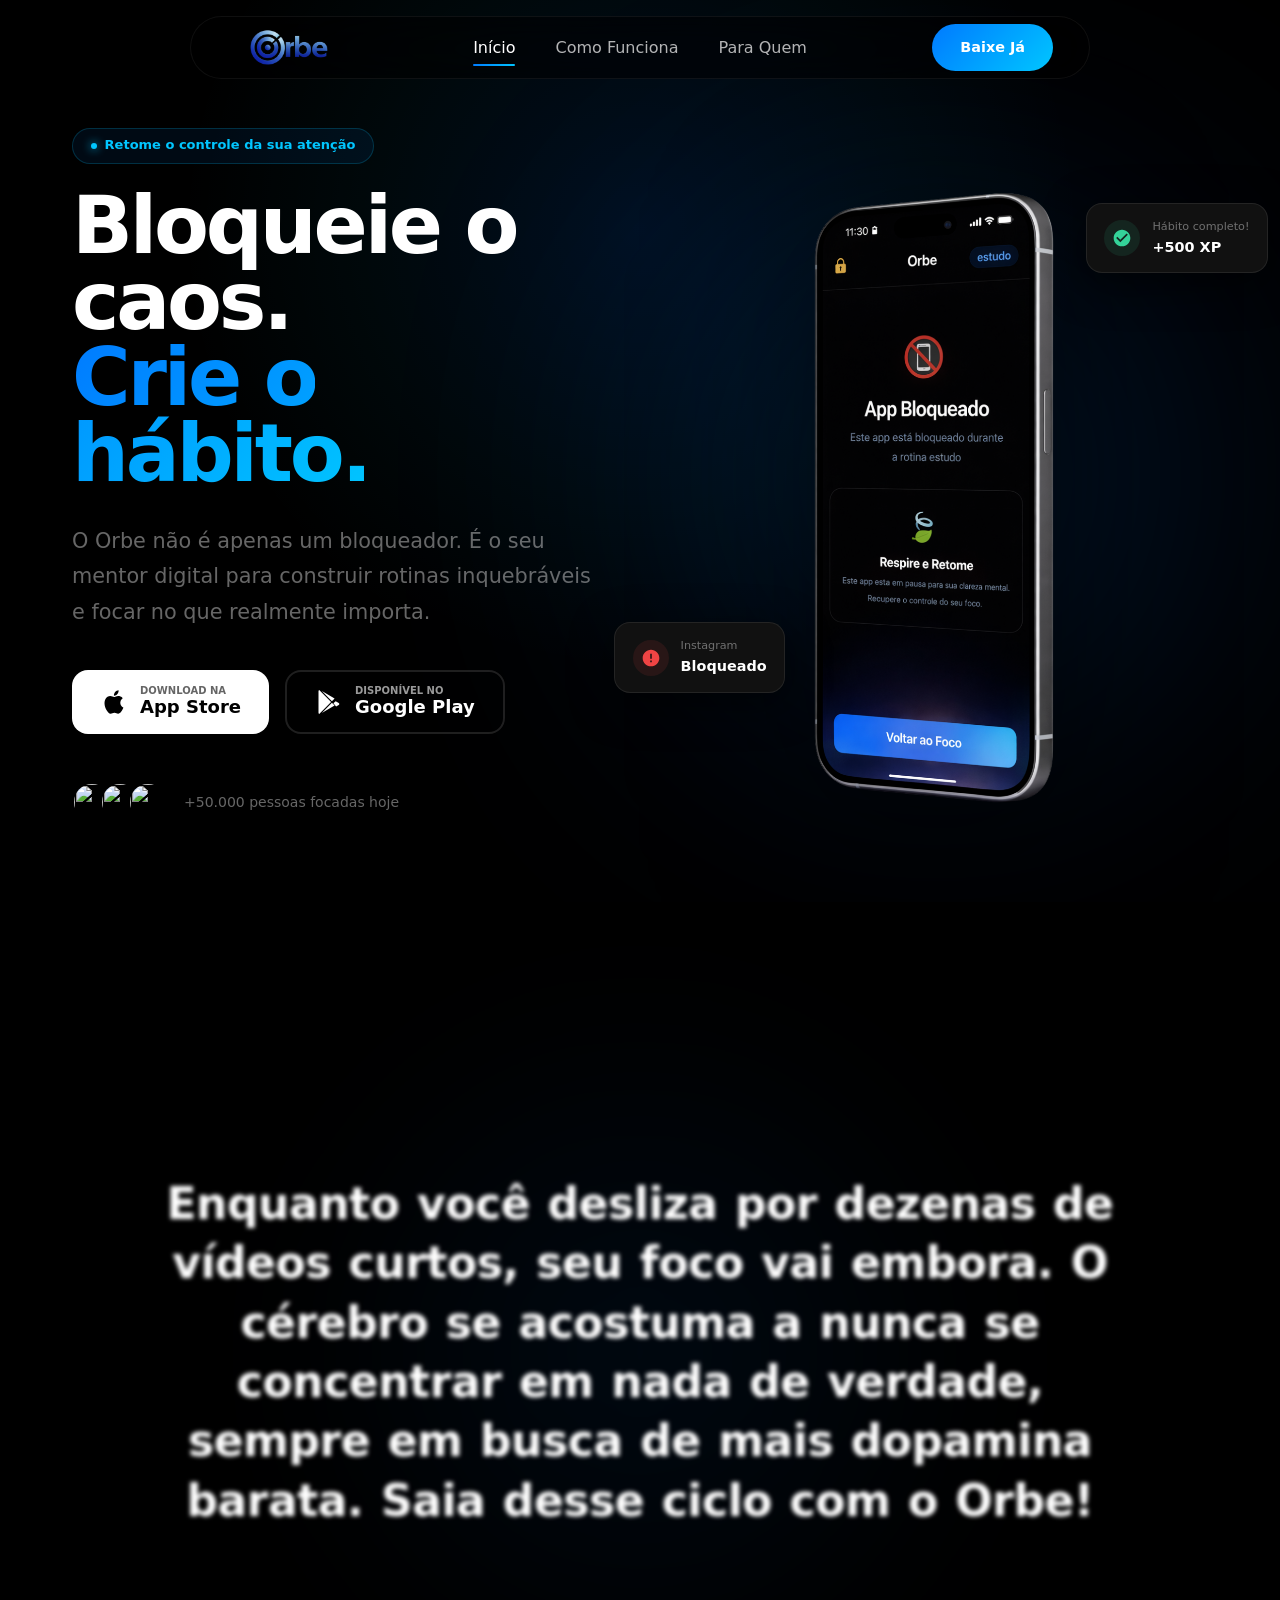
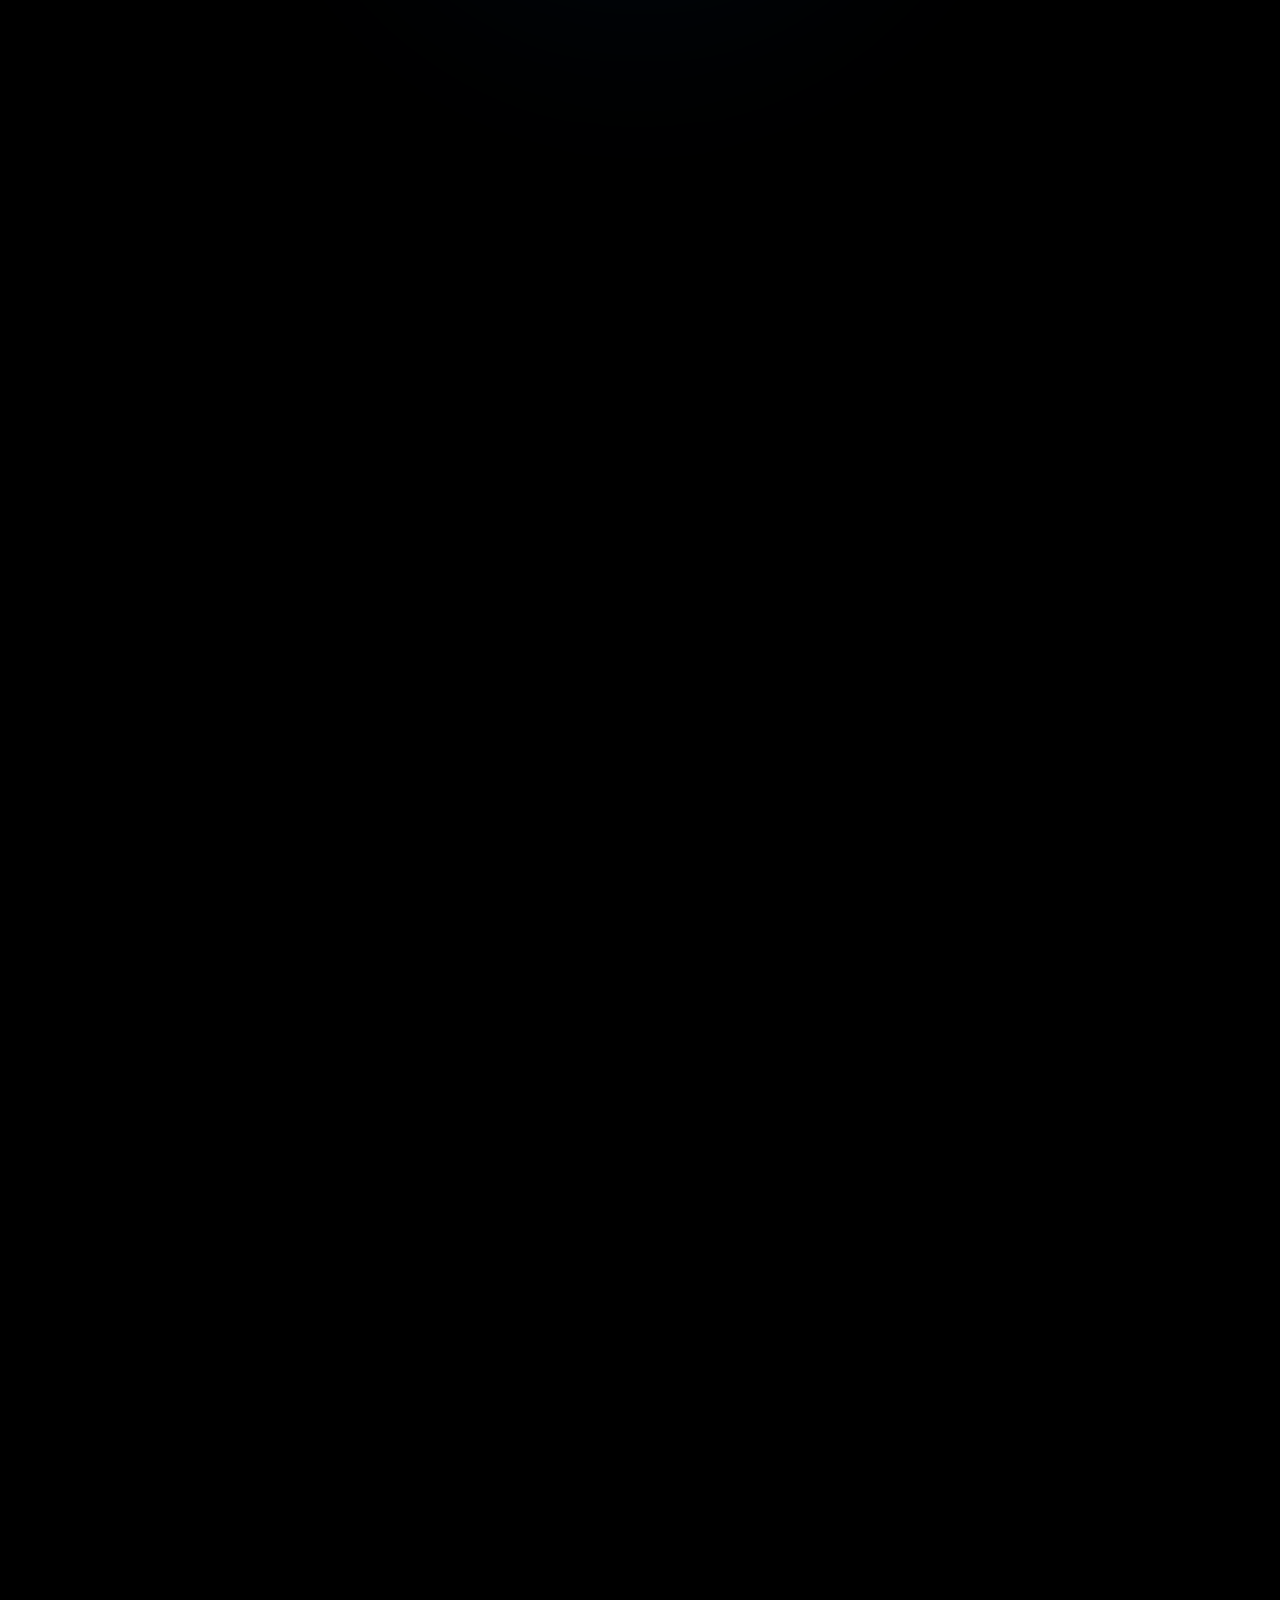
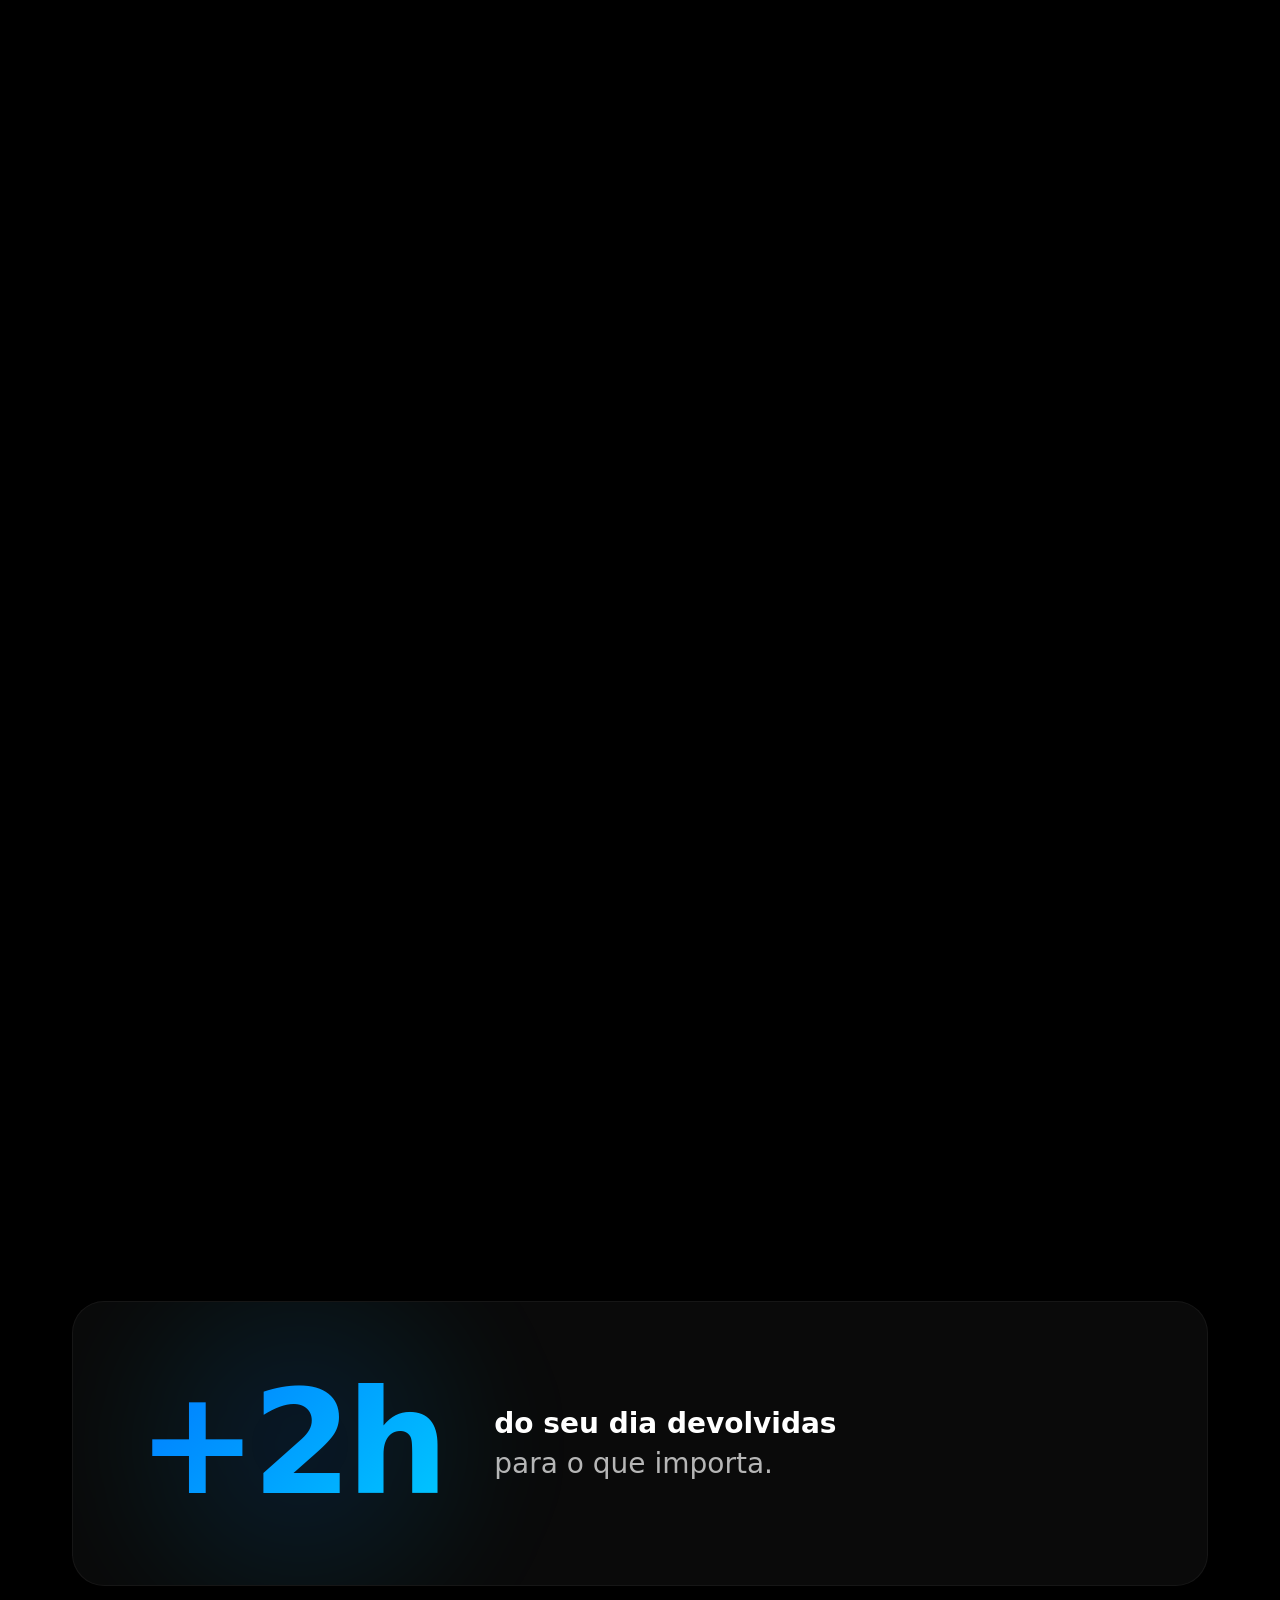
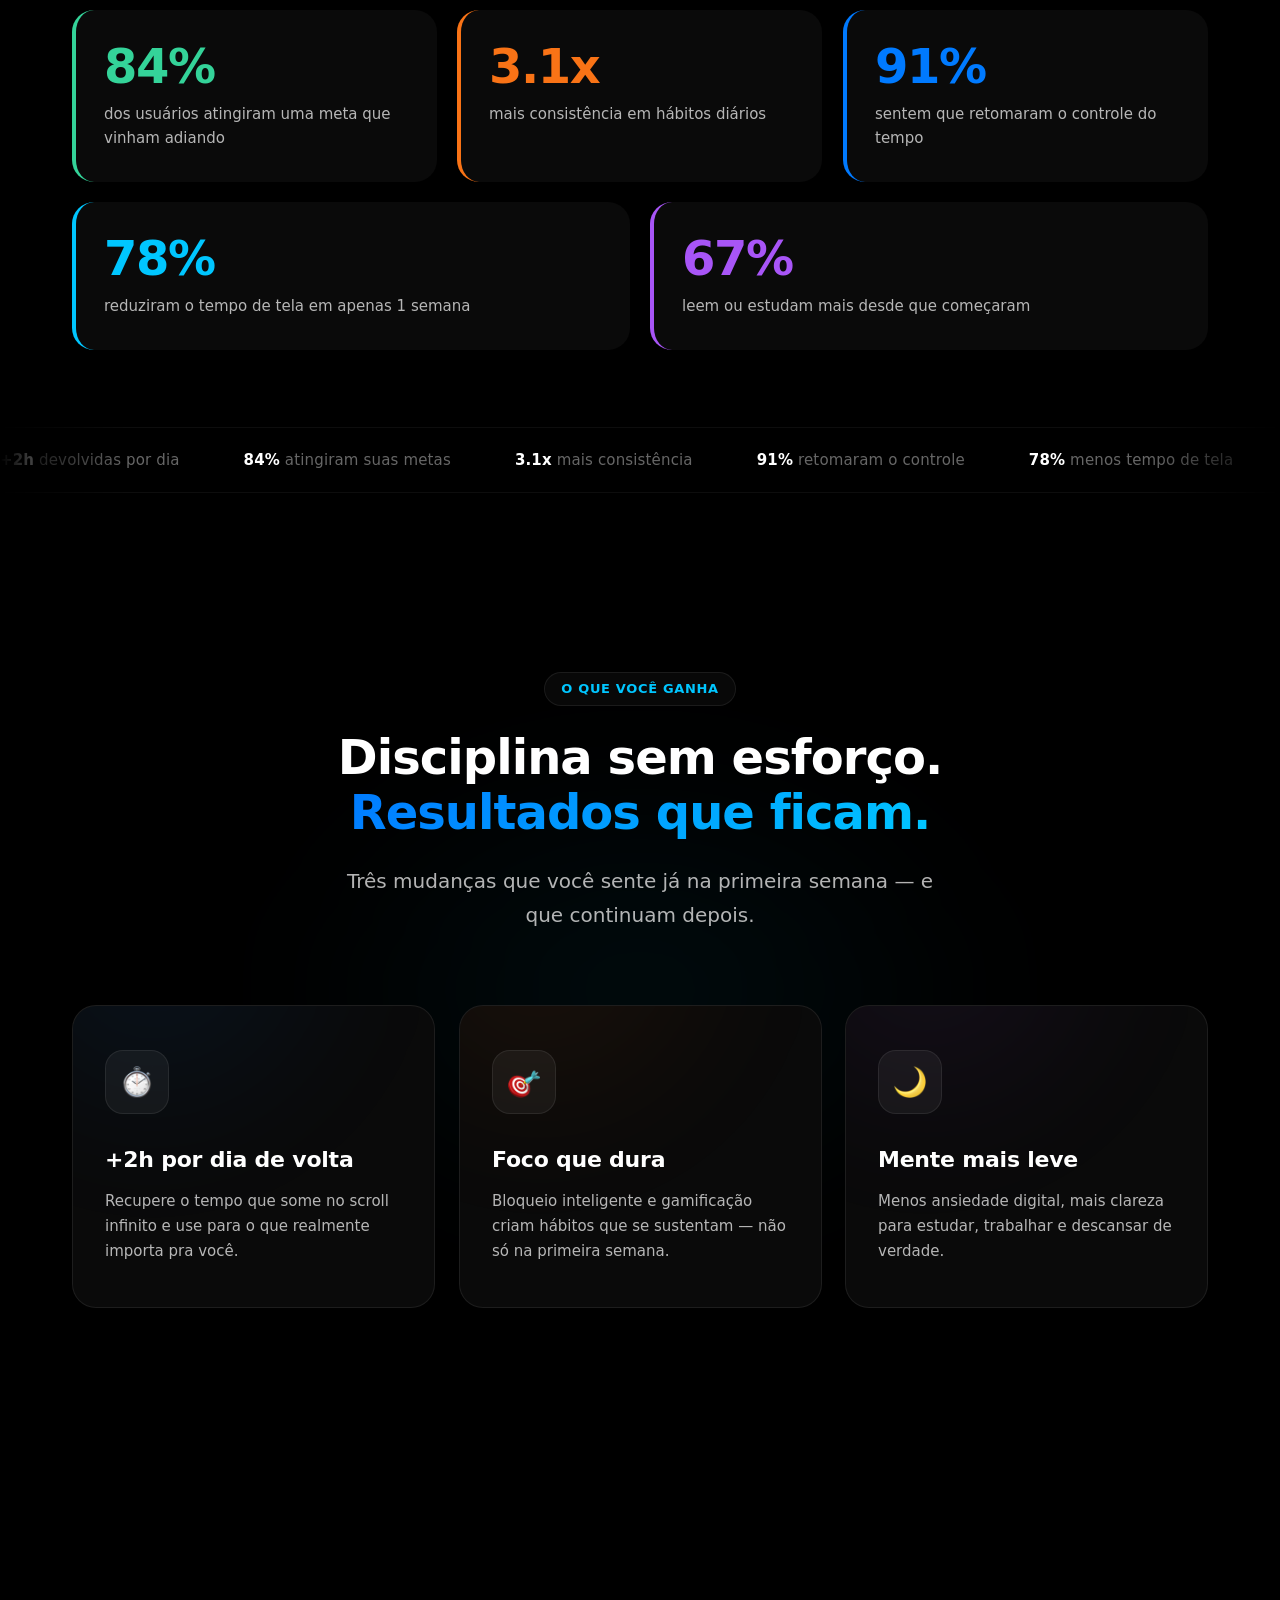
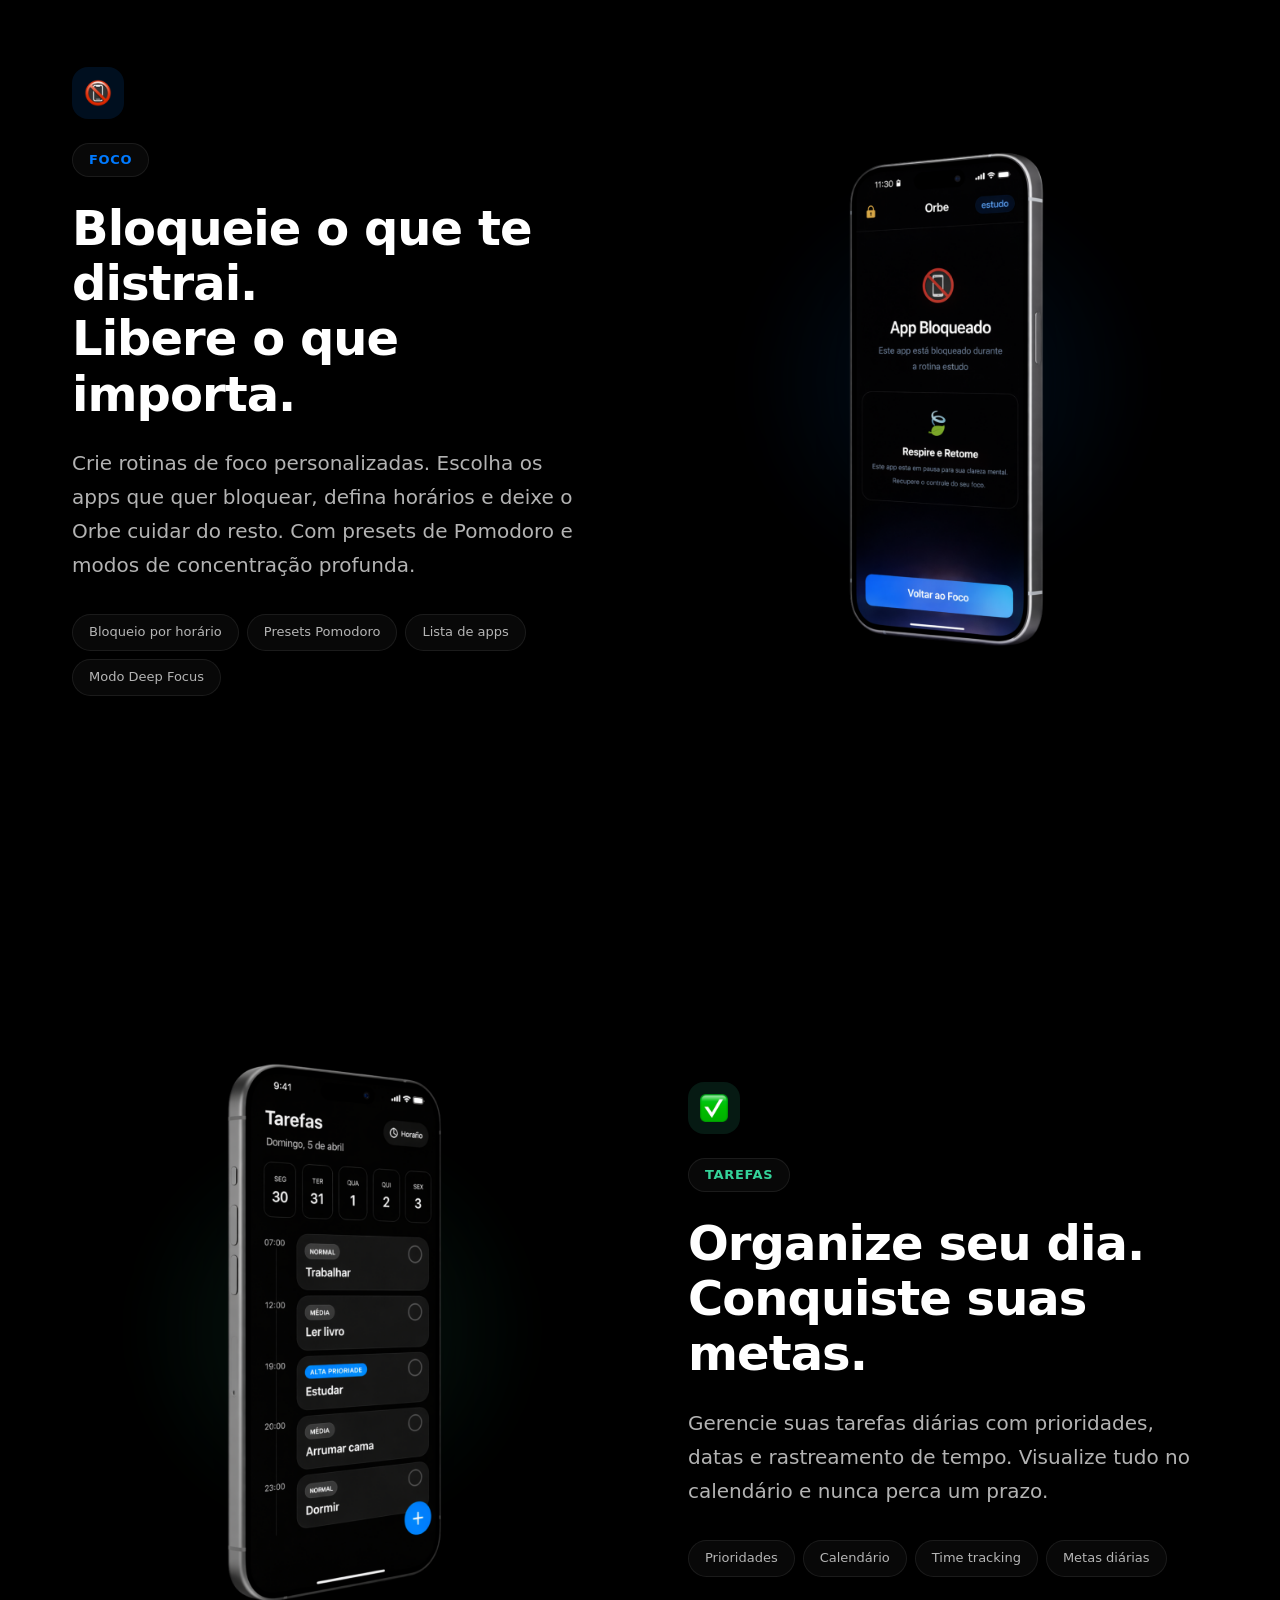
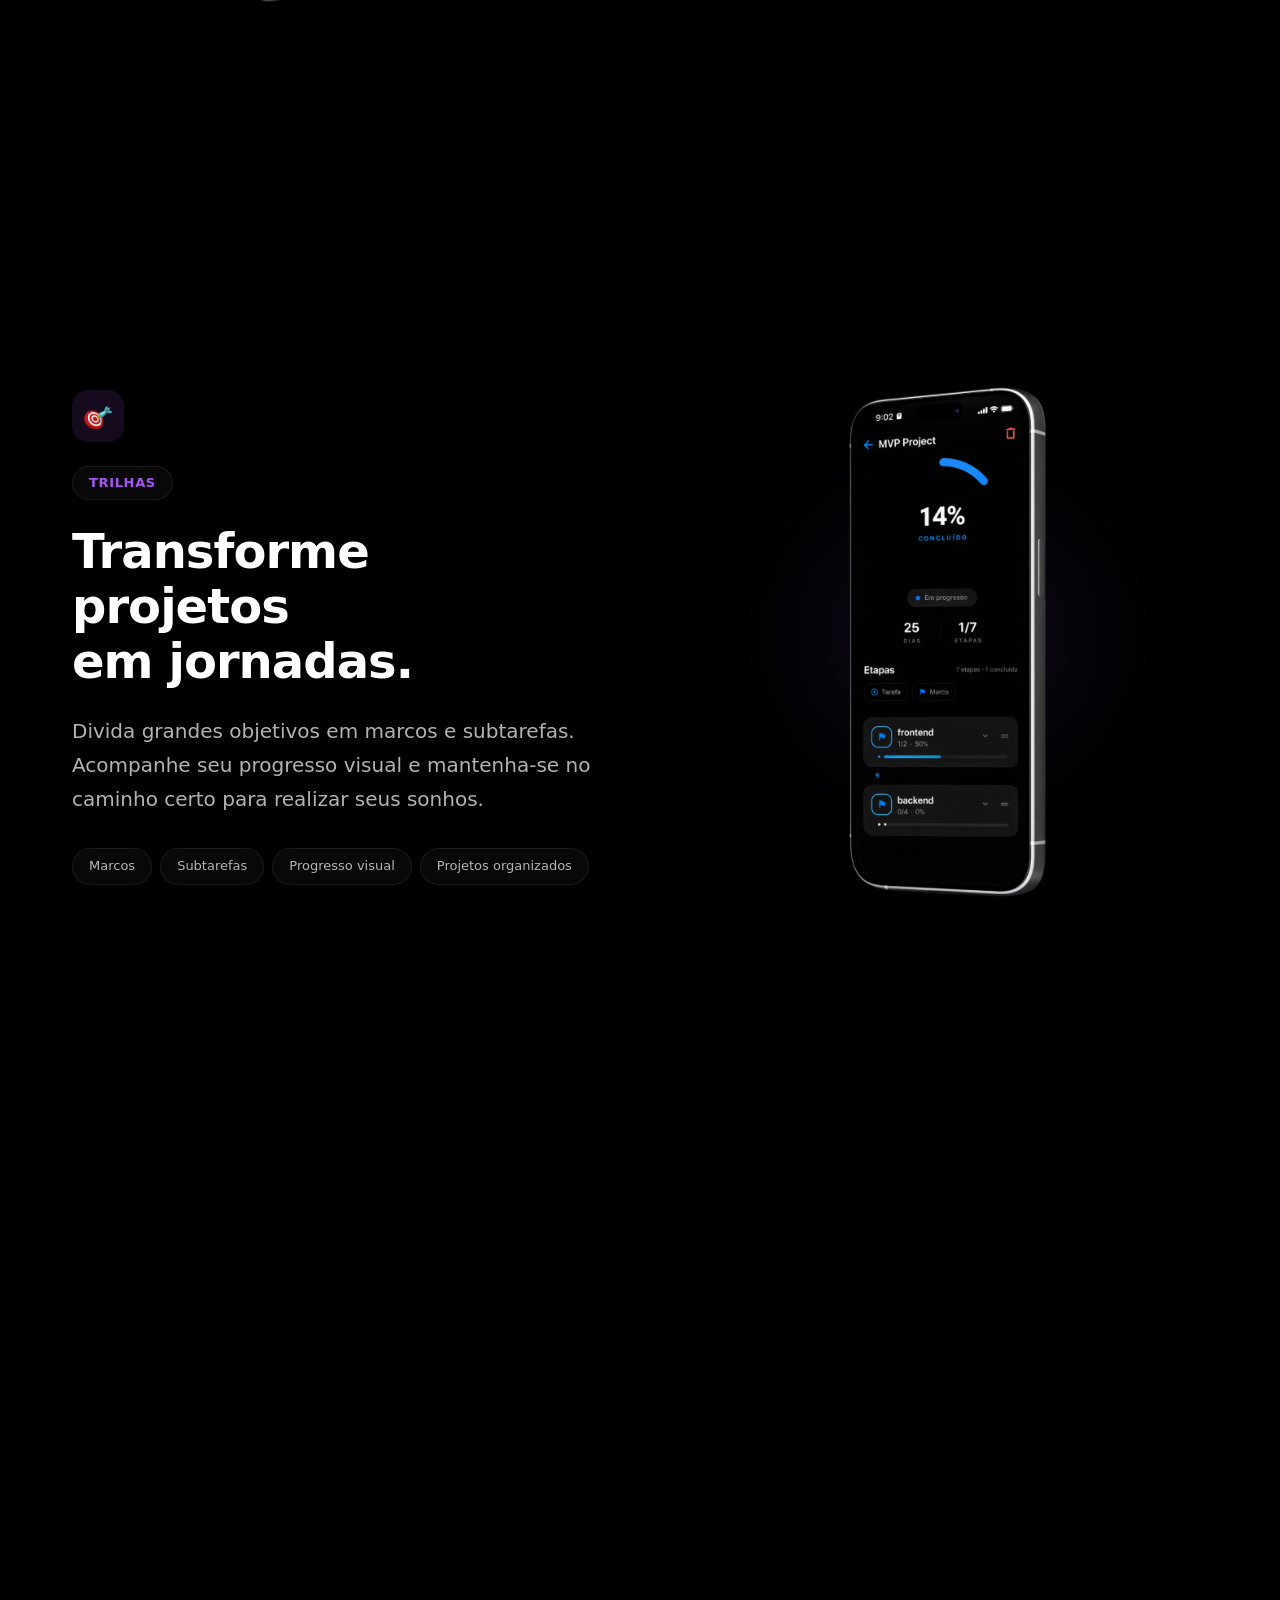
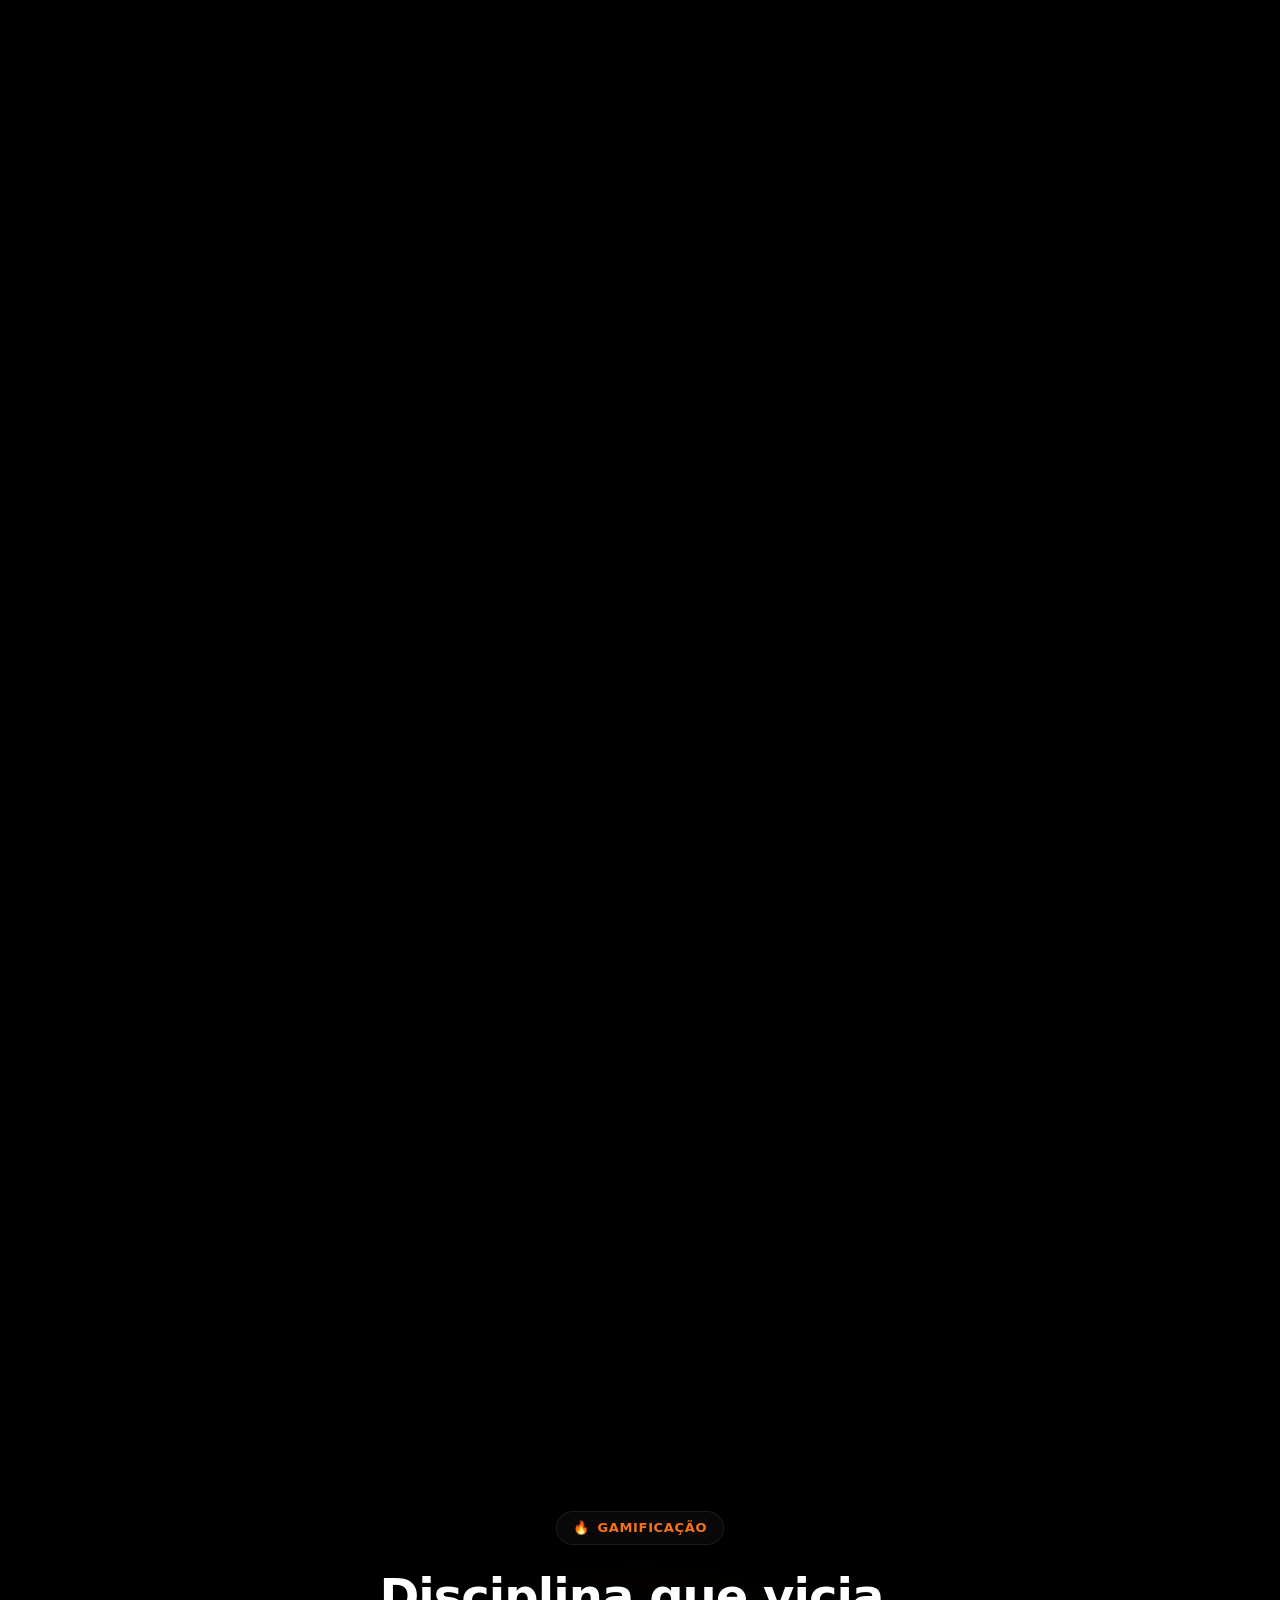
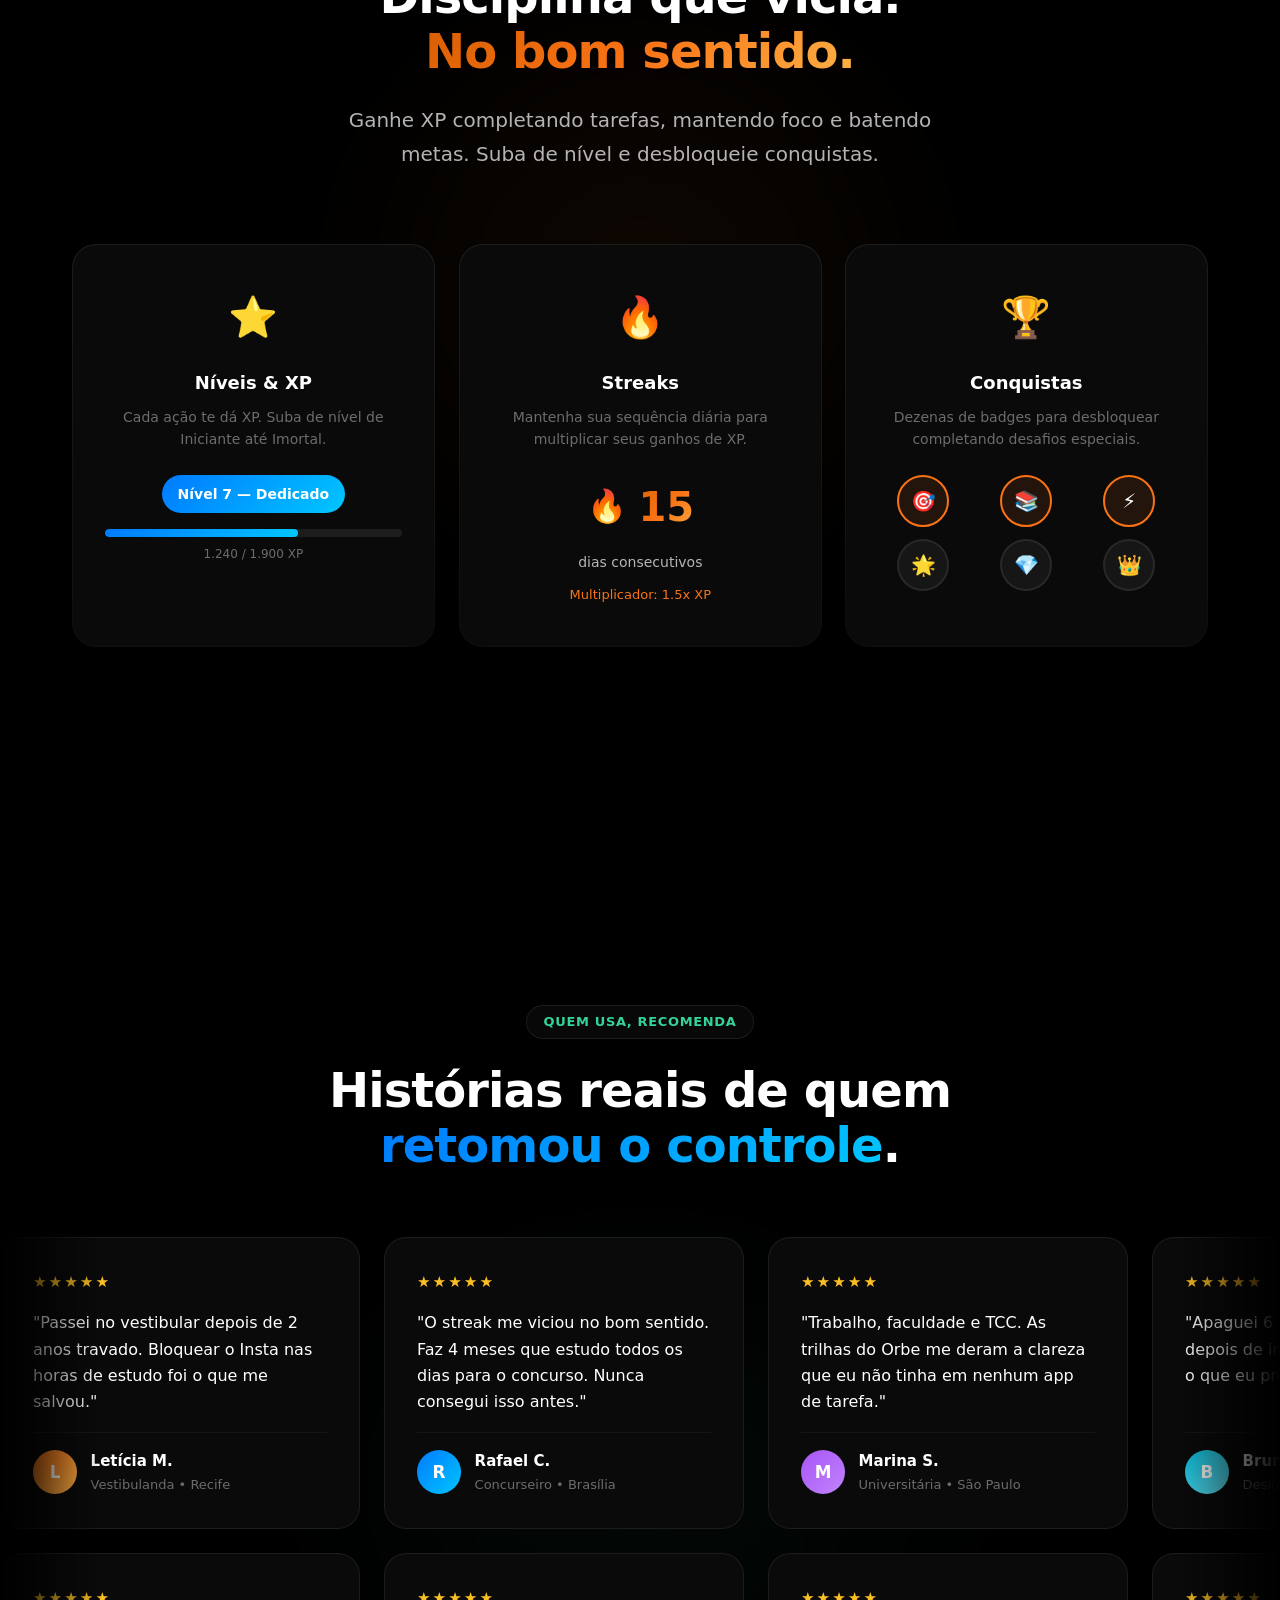
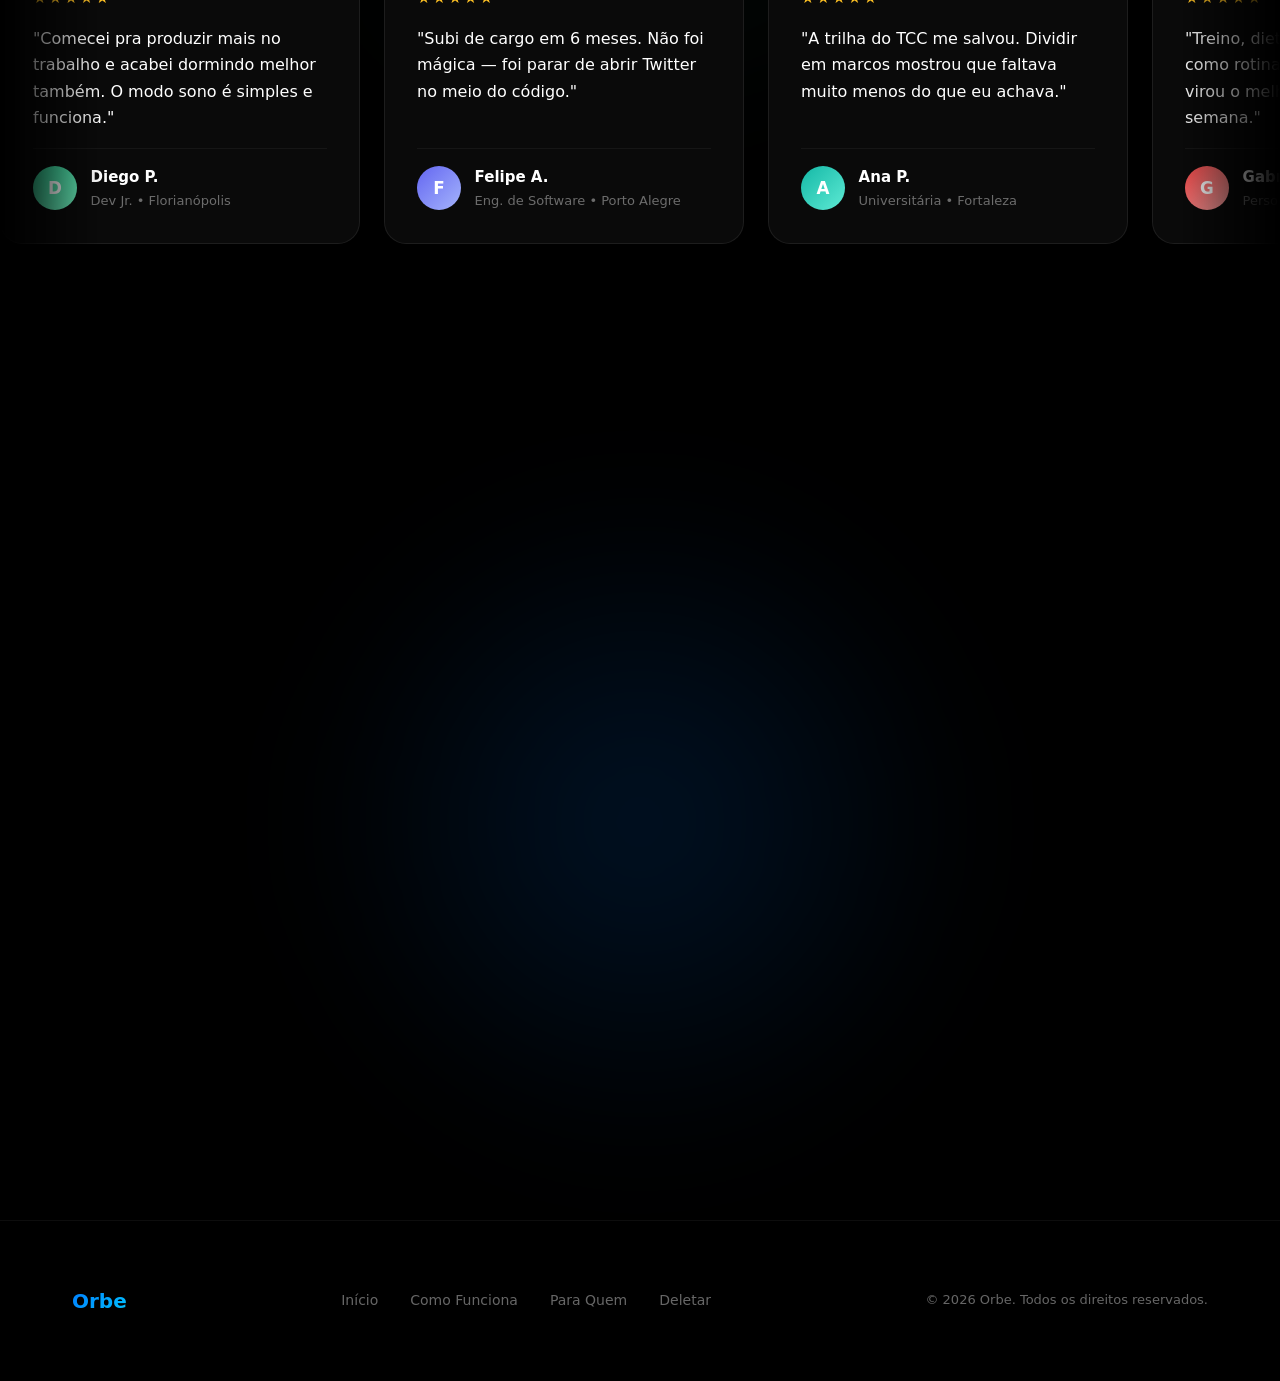
==== commit ef2d88b0: "Update index.html" ====
--- a/index.html
+++ b/index.html
@@ -644,6 +644,7 @@
         <a href="index.html">Início</a>
         <a href="como-funciona.html">Como Funciona</a>
         <a href="para-quem.html">Para Quem</a>
+        <a href="account-deletion.html">Deletar</a>
 
       </div>
       <div class="footer-copy">&copy; 2026 Orbe. Todos os direitos reservados.</div>
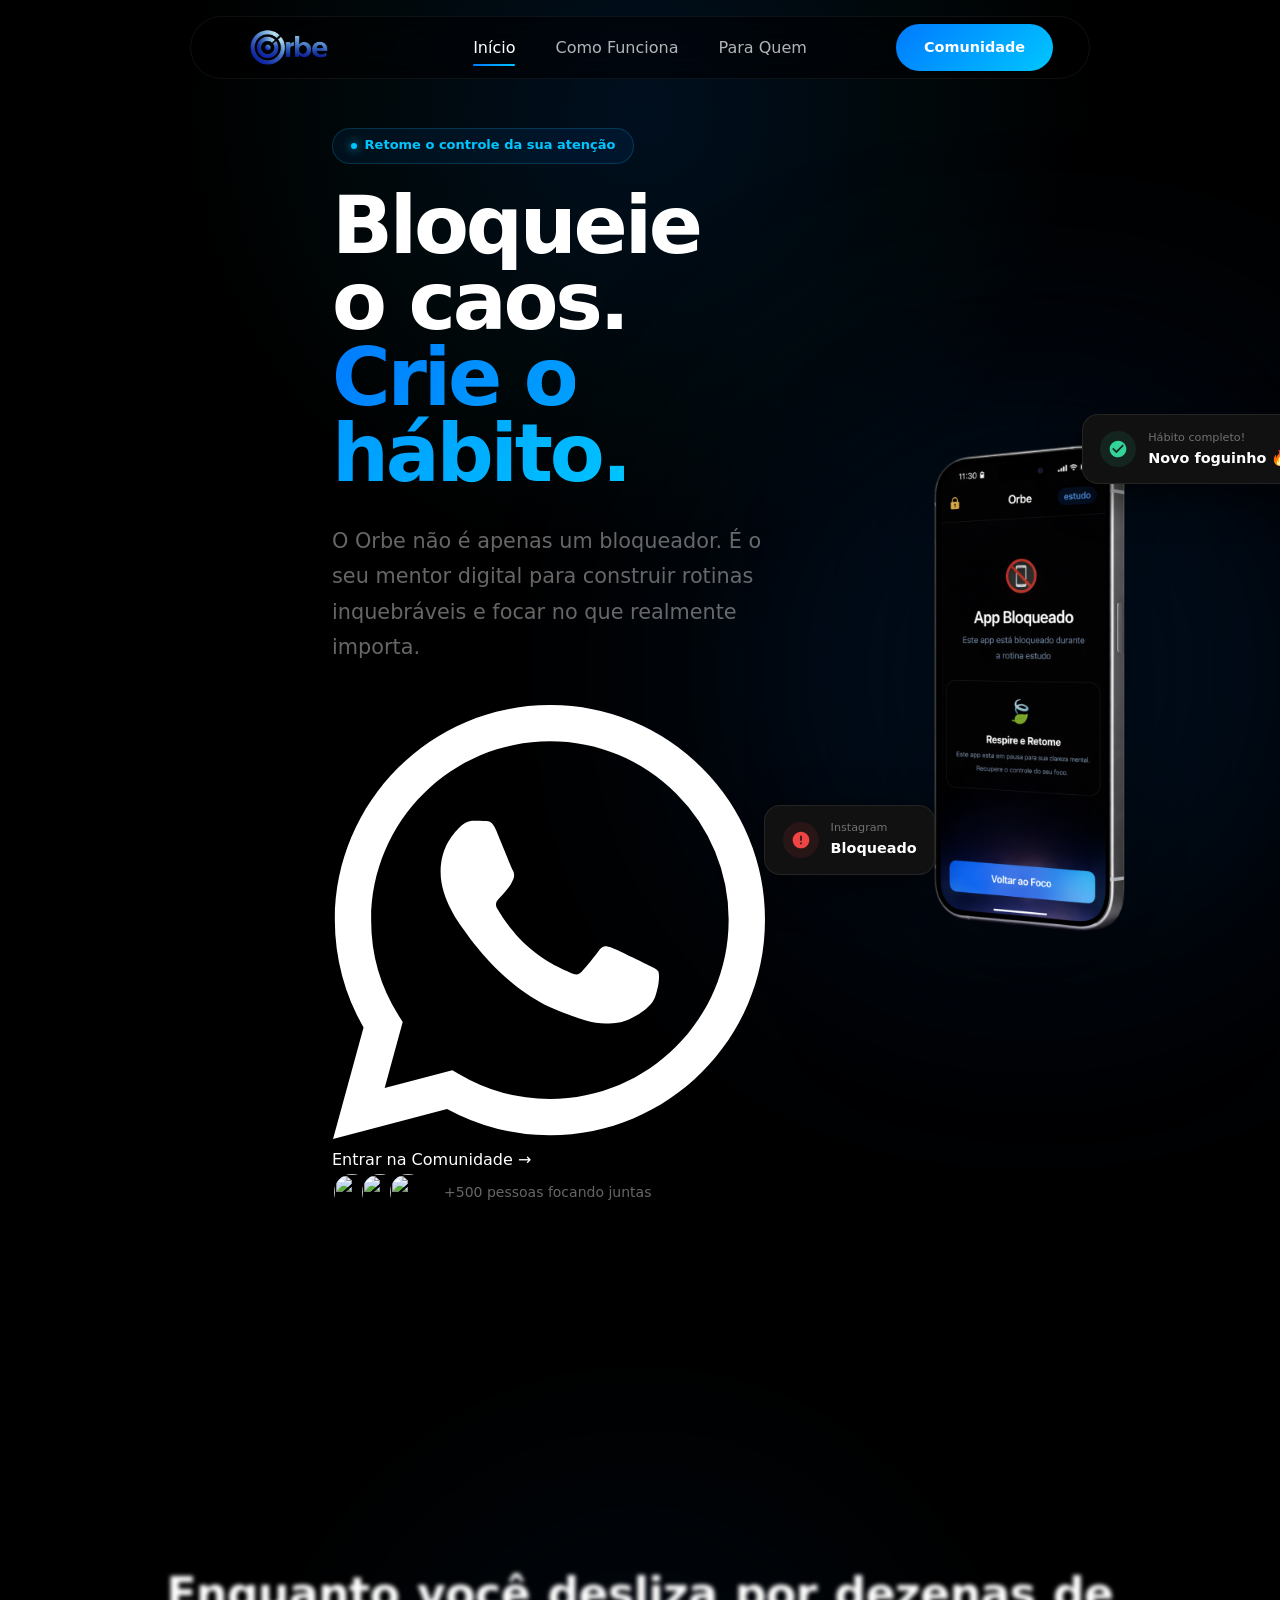
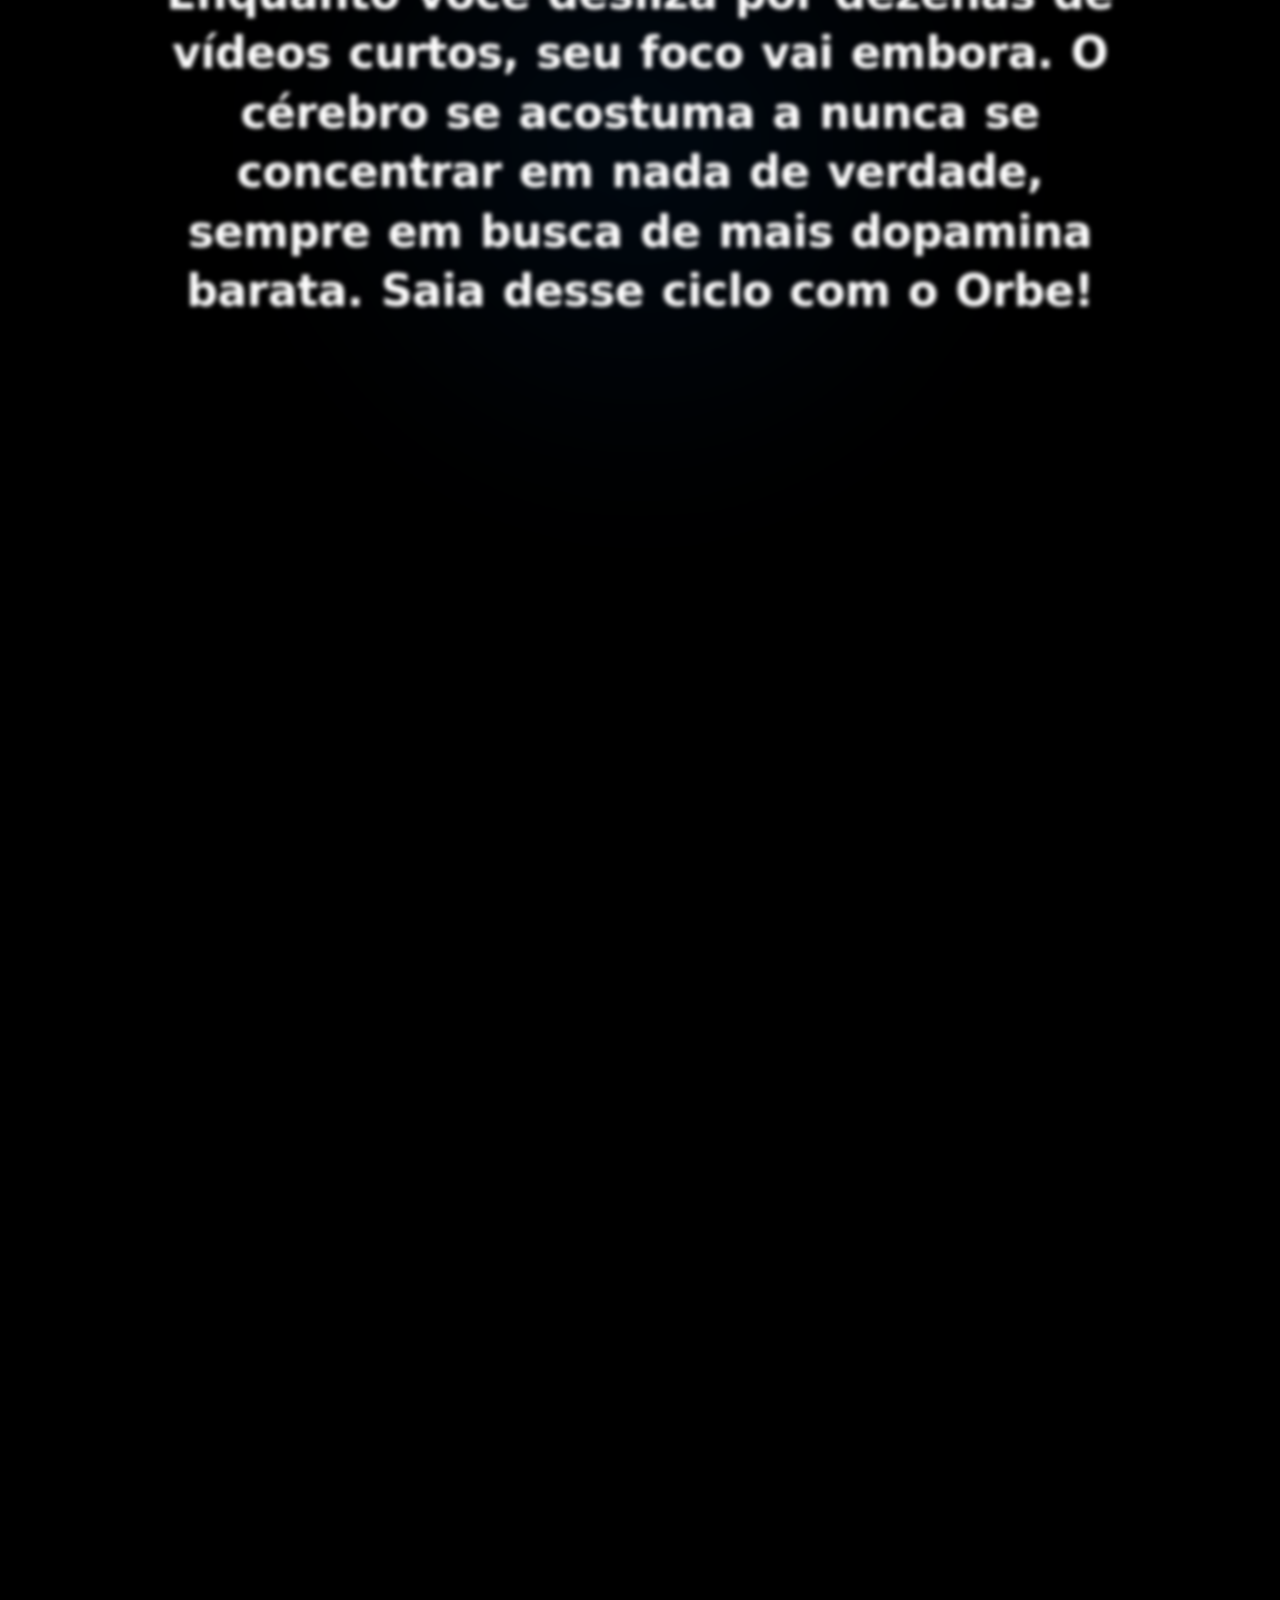
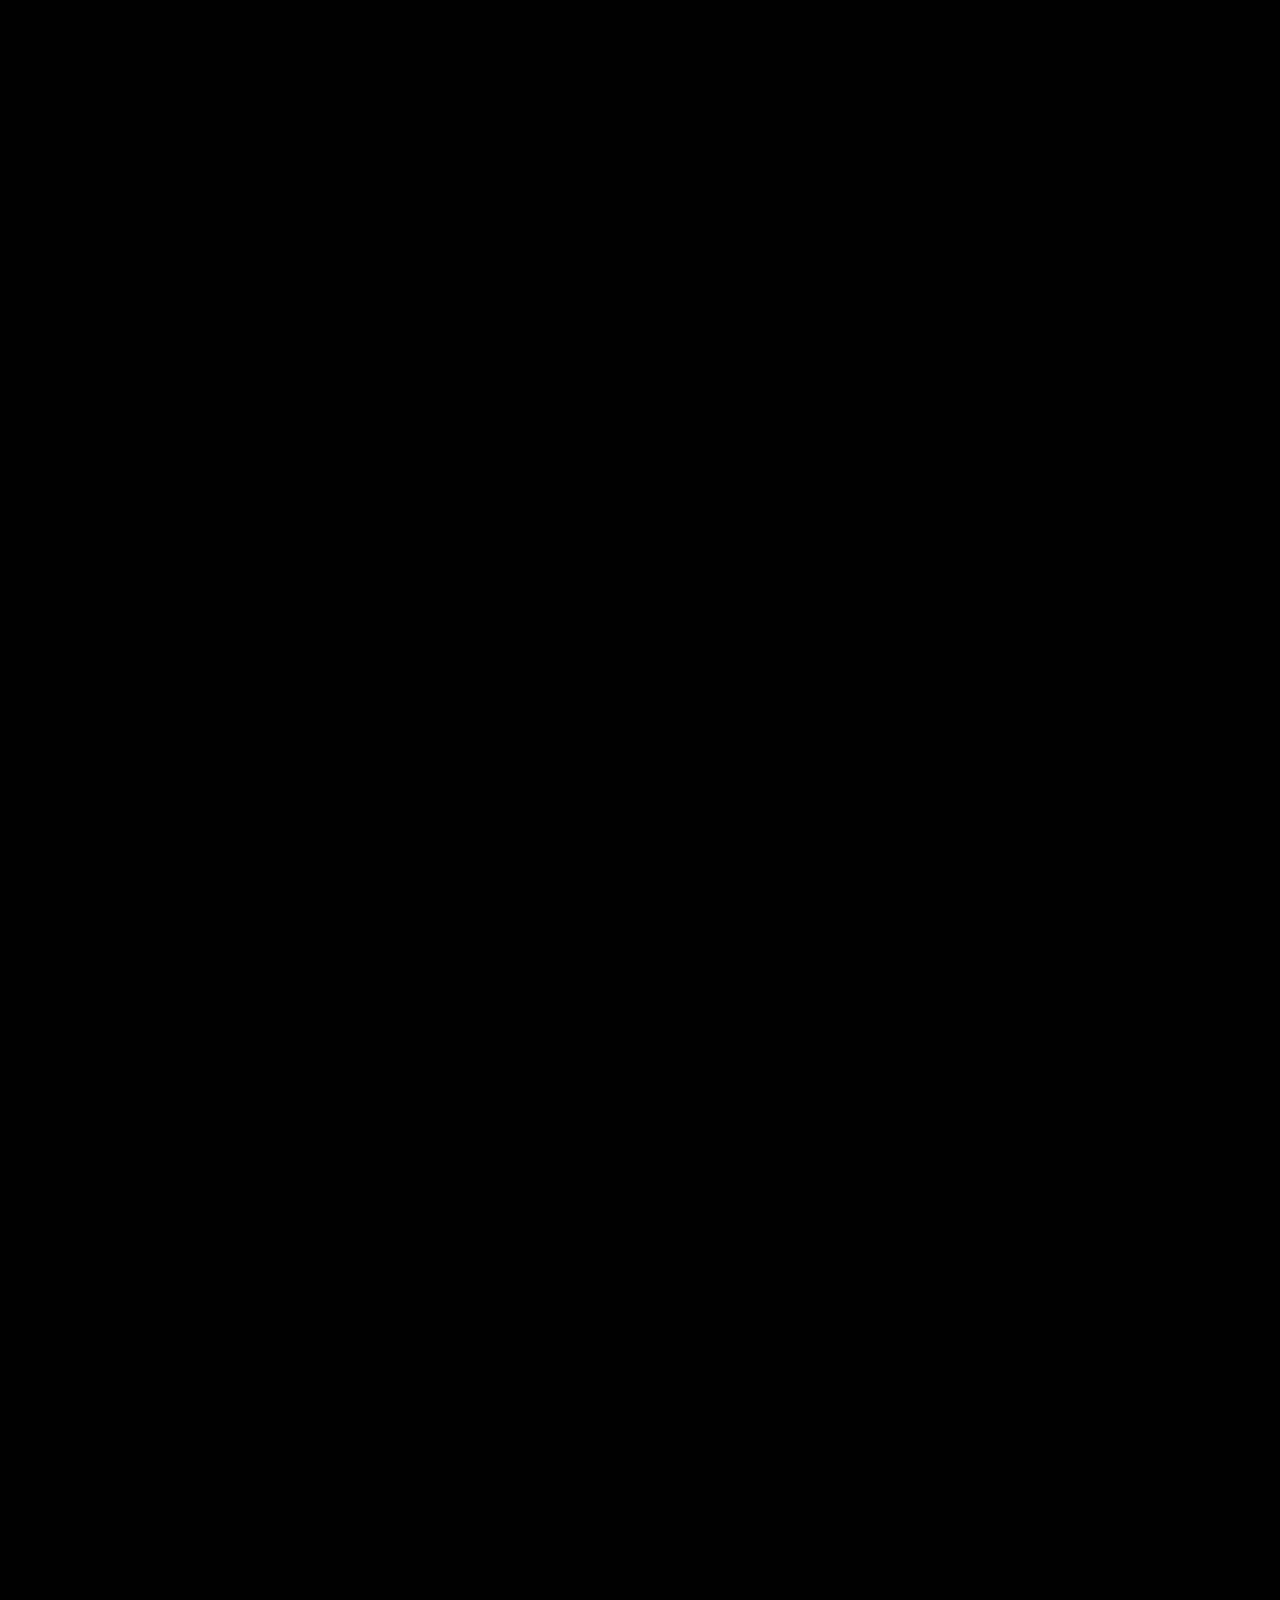
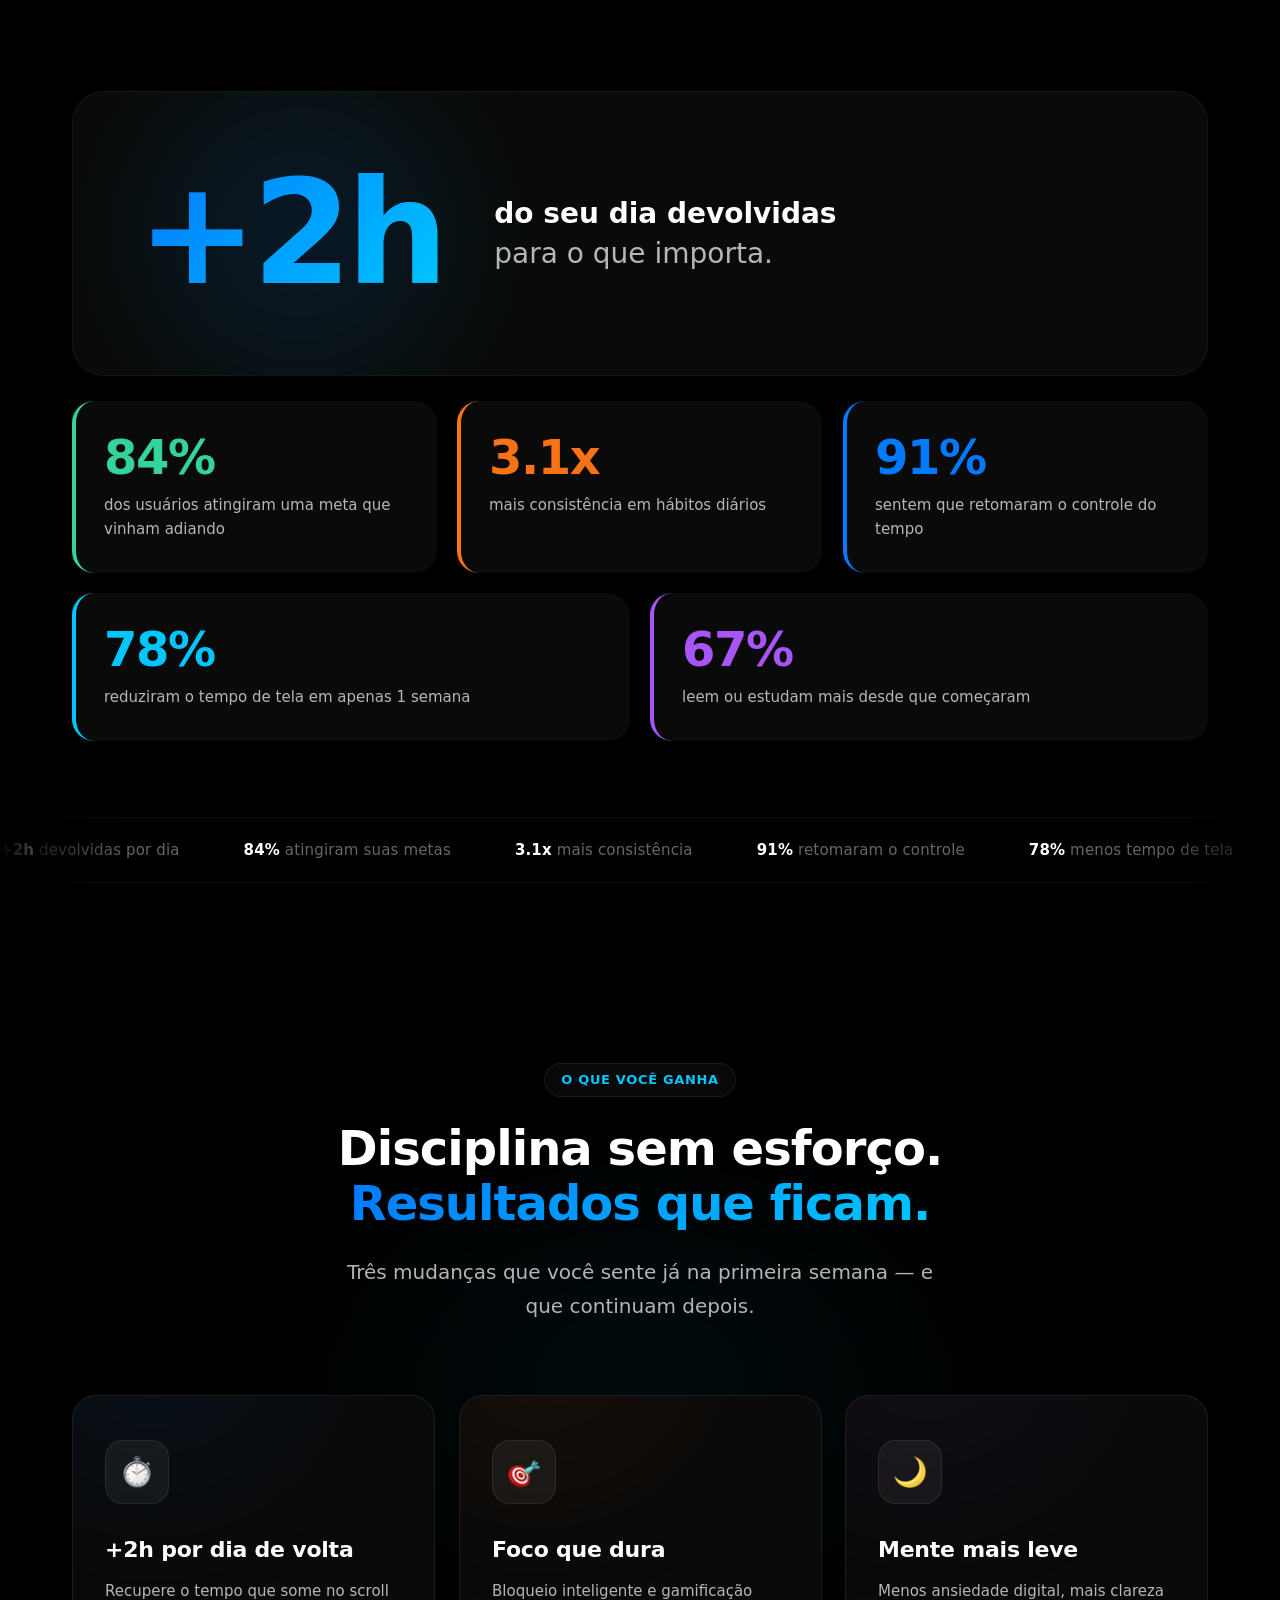
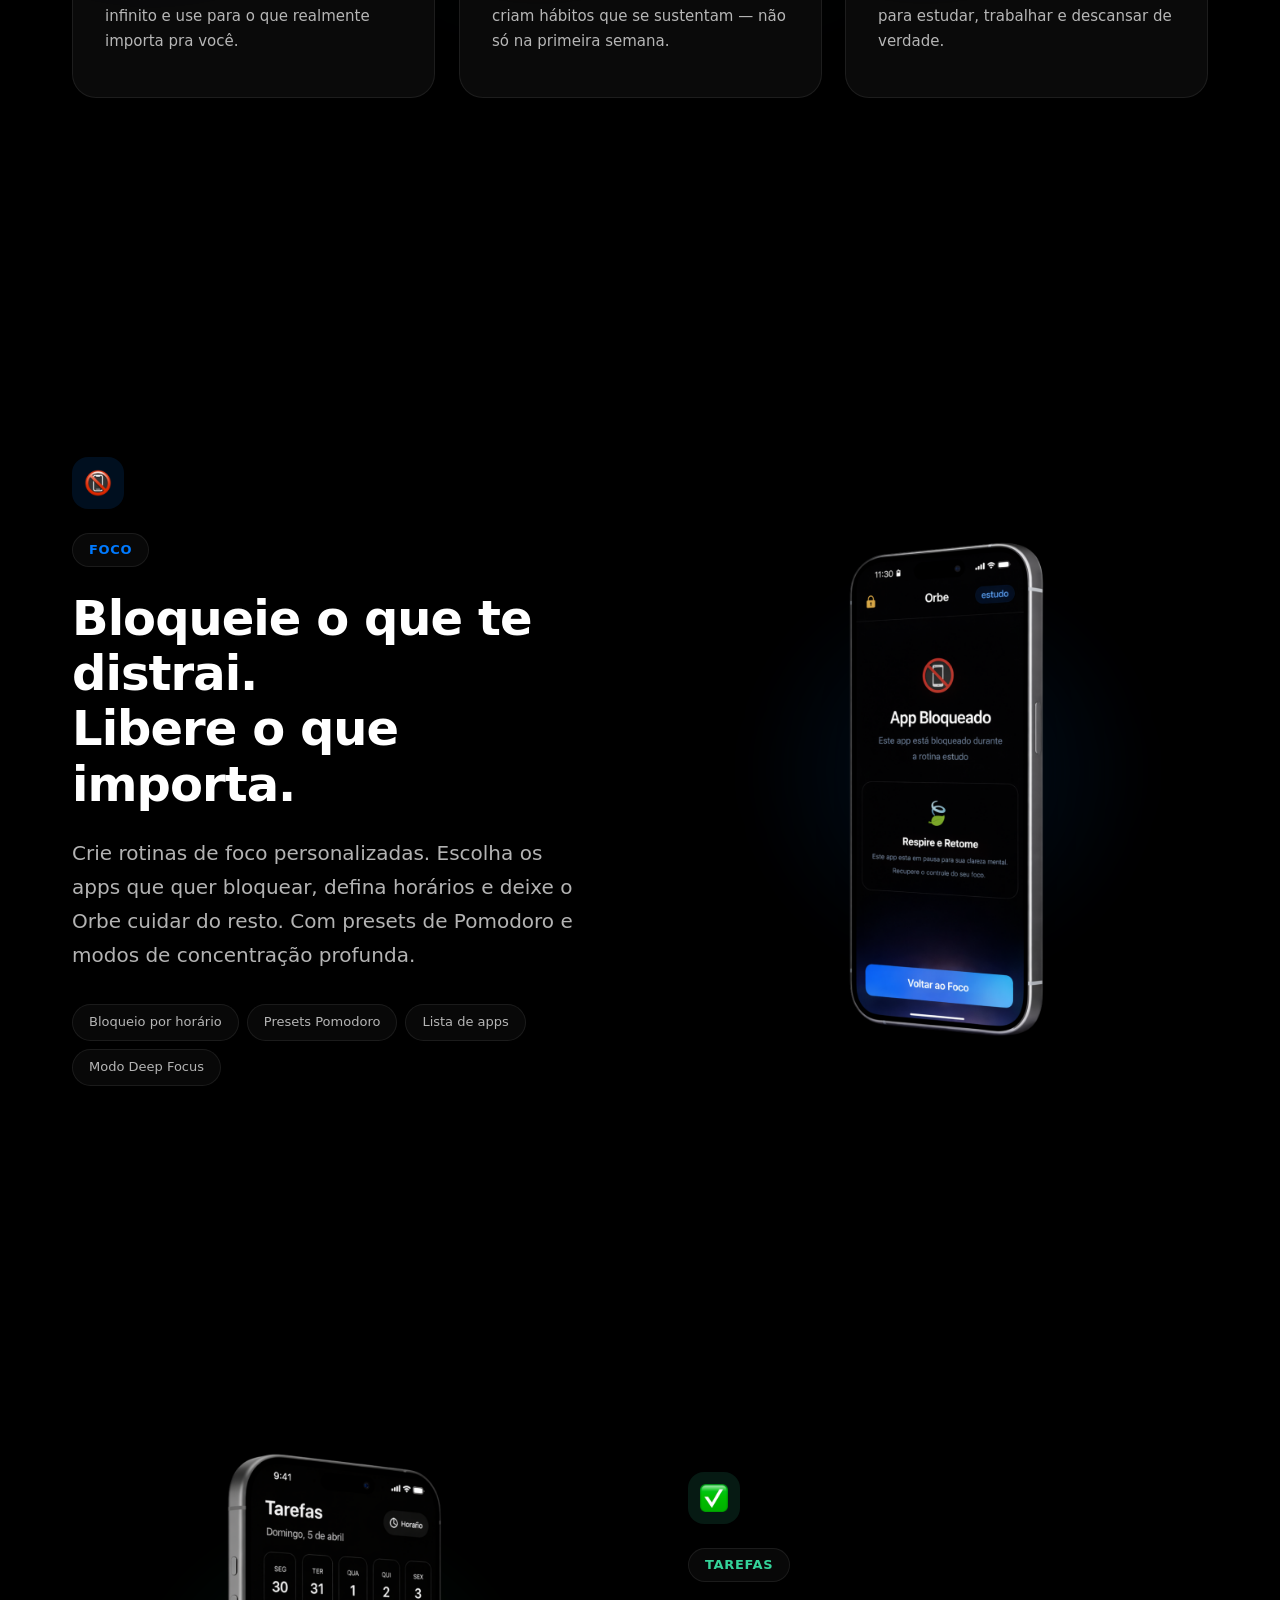
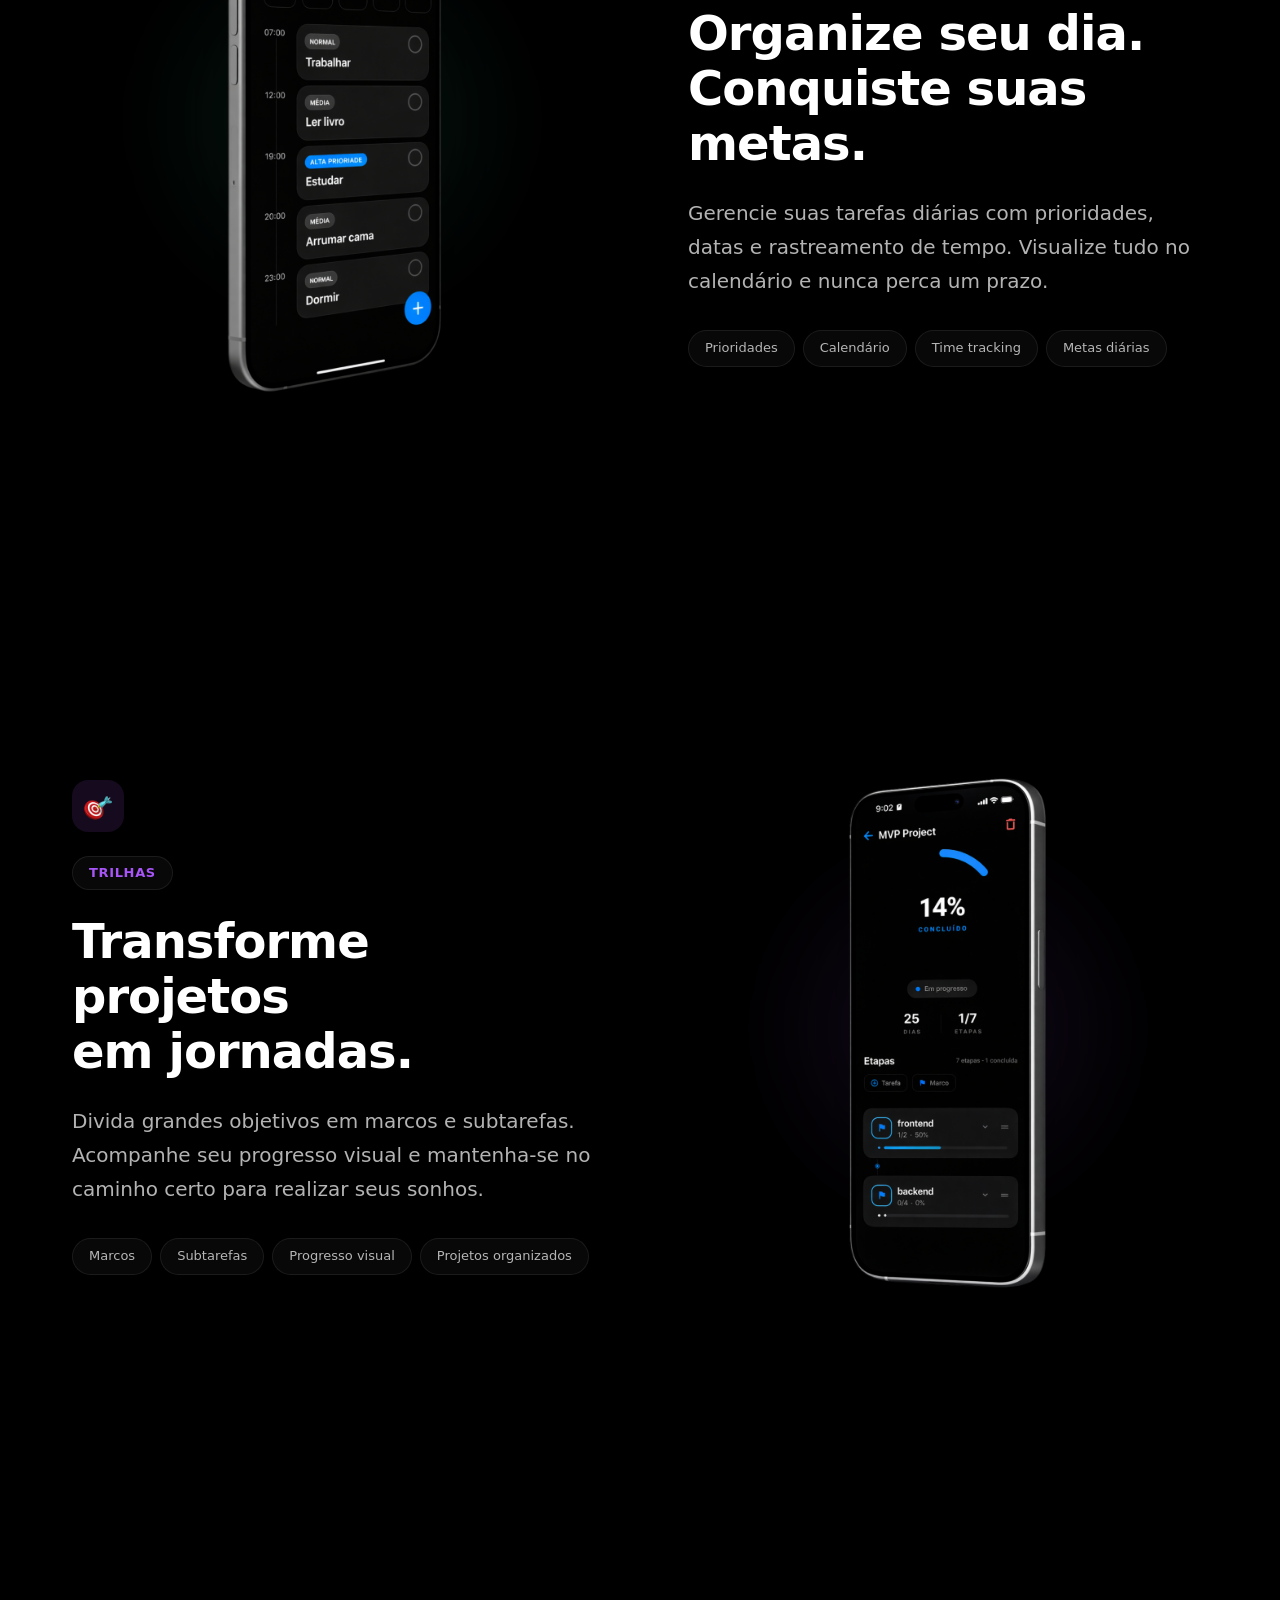
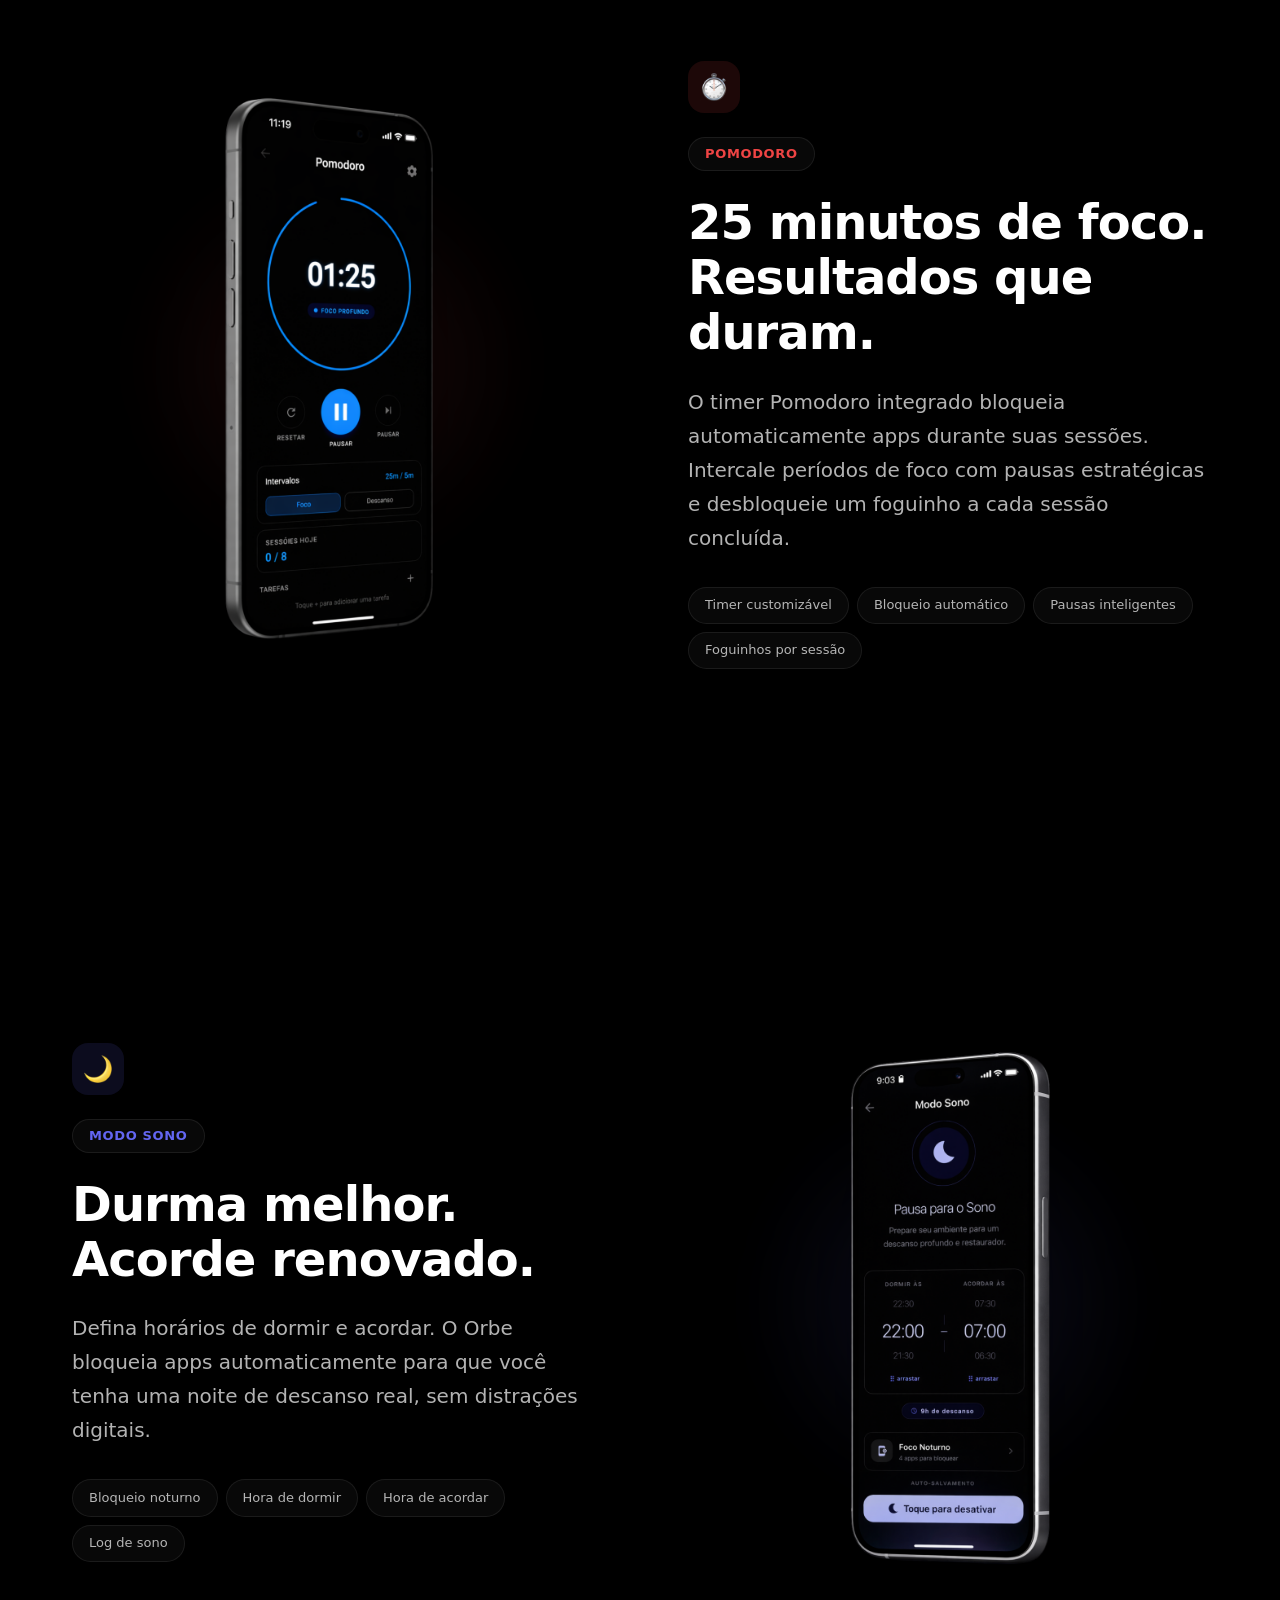
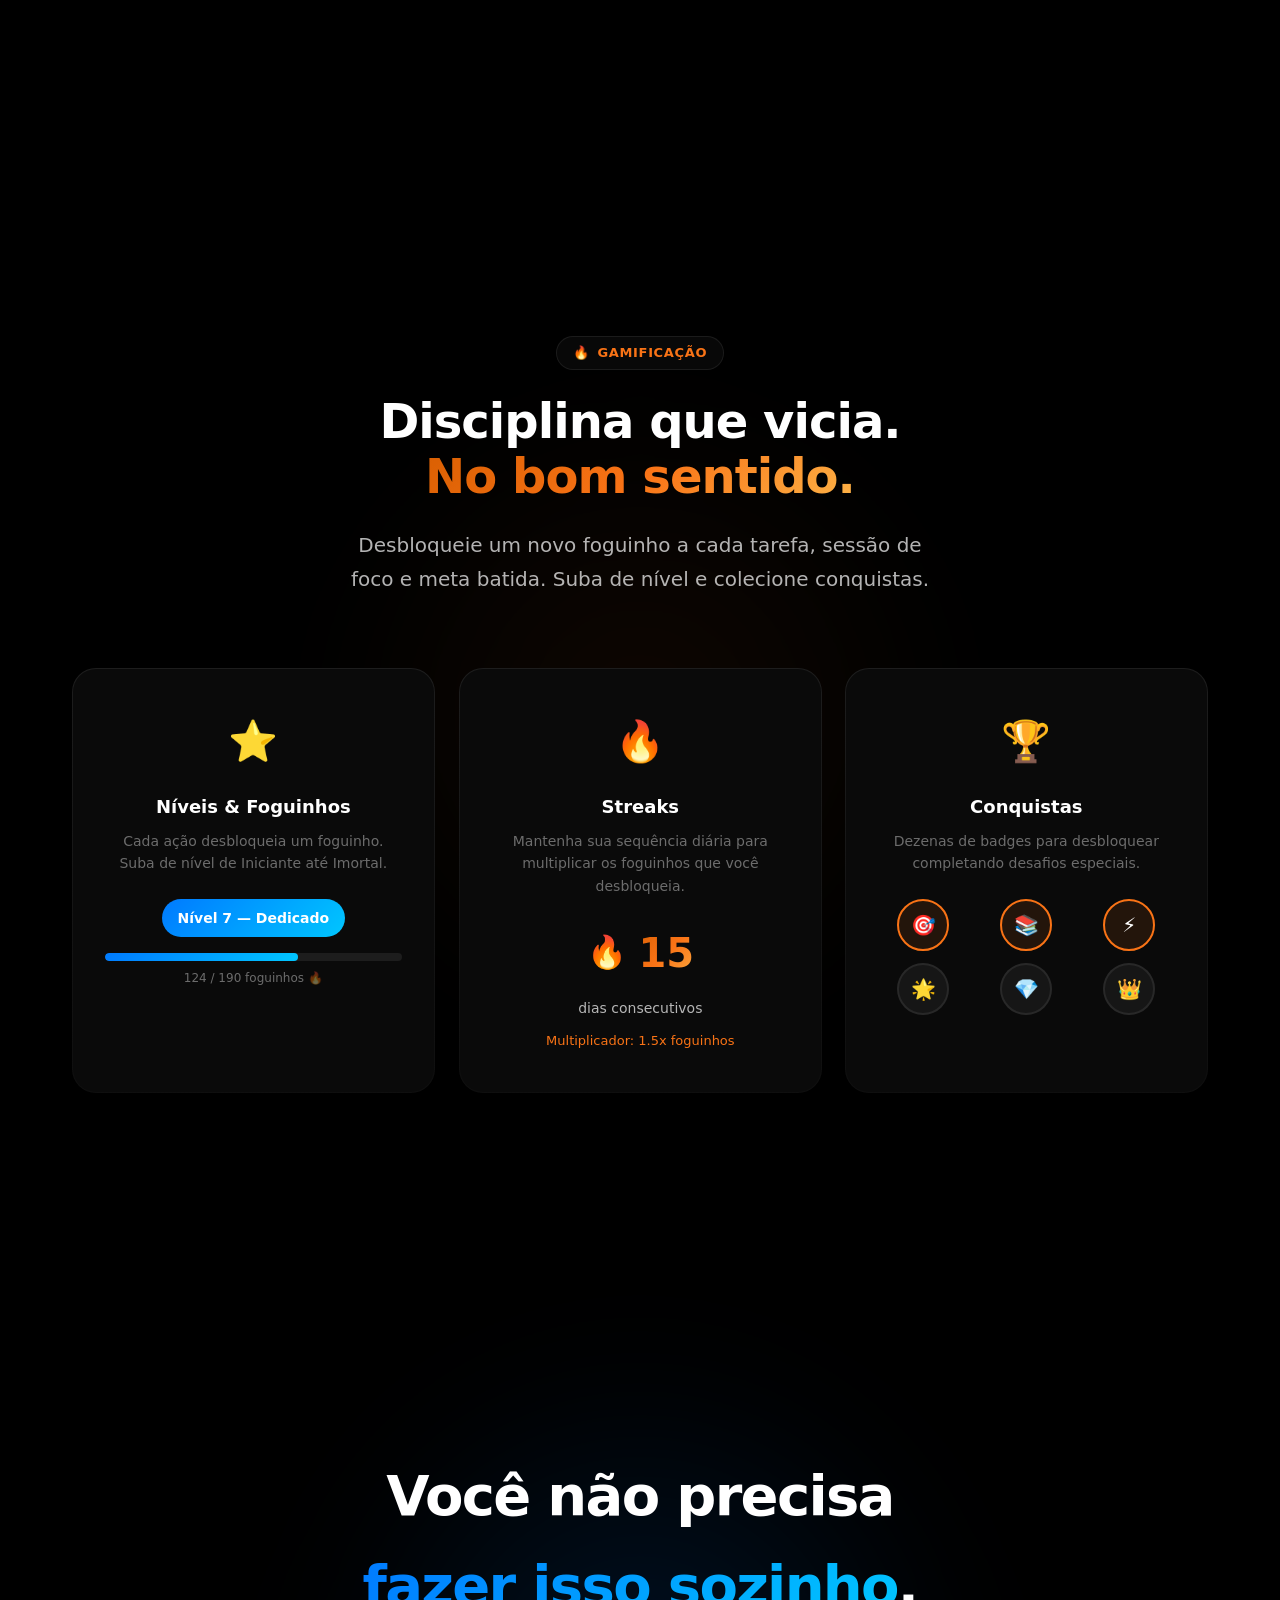
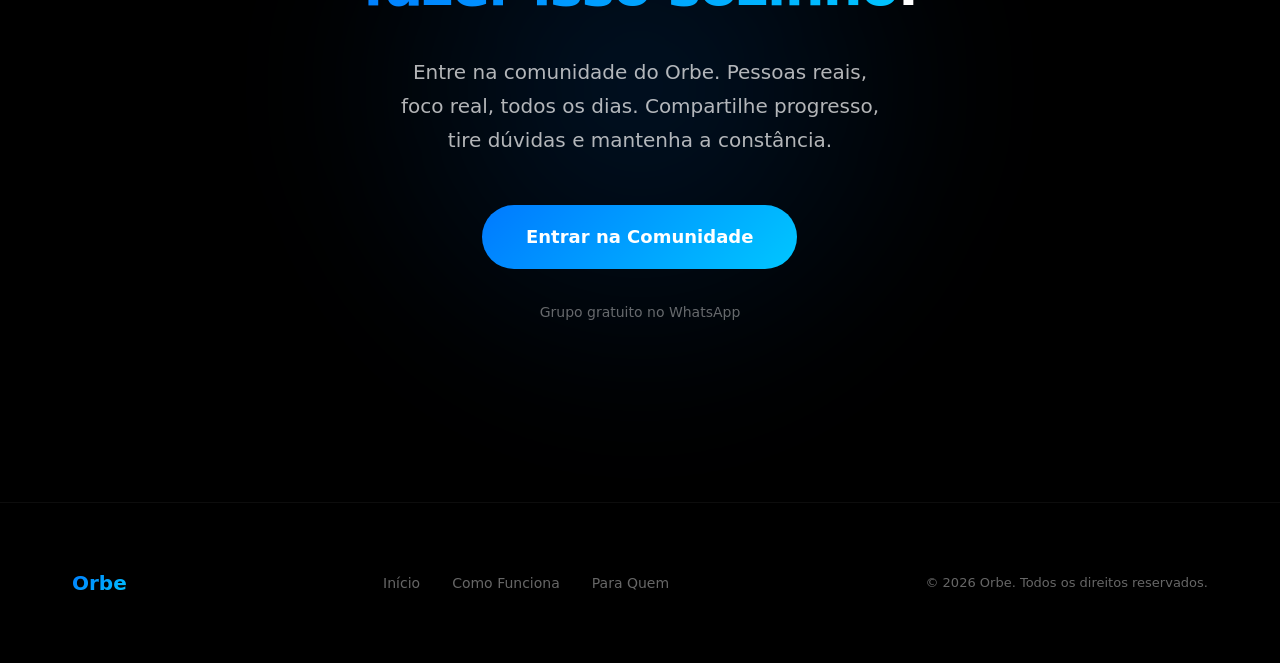
==== commit 5ab45ffc: "Update index.html" ====
--- a/index.html
+++ b/index.html
@@ -28,7 +28,7 @@
         <a href="para-quem.html">Para Quem</a>
 
       </div>
-      <a href="https://forms.gle/nJxLzLg5nUwpNcLZA" target="_blank" class="nav-cta">Baixe Já</a>
+      <a href="https://chat.whatsapp.com/L6nYBeawqcr3n5yZ4AAskz" target="_blank" class="nav-cta">Comunidade</a>
       <button class="nav-hamburger" id="navHamburger" aria-label="Abrir menu">
         <span></span>
         <span></span>
@@ -41,6 +41,7 @@
        HERO
        ============================================ -->
   <section class="hero" id="hero">
+    <canvas id="heroParticles" class="hero-particles-canvas" aria-hidden="true"></canvas>
     <div class="container">
       <div class="hero-content hero-split">
         <div class="hero-text">
@@ -54,20 +55,13 @@
           <p class="hero-subtitle fade-up stagger-2">
             O Orbe não é apenas um bloqueador. É o seu mentor digital para construir rotinas inquebráveis e focar no que realmente importa.
           </p>
-          <div class="hero-store-buttons fade-up stagger-3">
-            <a href="https://forms.gle/nJxLzLg5nUwpNcLZA" target="_blank" class="store-btn store-btn--apple">
-              <svg viewBox="0 0 24 24" fill="currentColor" class="store-btn-icon"><path d="M18.71 19.5c-.83 1.24-1.71 2.45-3.05 2.47-1.34.03-1.77-.79-3.29-.79-1.53 0-2 .77-3.27.82-1.31.05-2.3-1.32-3.14-2.53C4.25 17 2.94 12.45 4.7 9.39c.87-1.52 2.43-2.48 4.12-2.51 1.28-.02 2.5.87 3.29.87.78 0 2.26-1.07 3.8-.91.65.03 2.47.26 3.64 1.98-.09.06-2.17 1.28-2.15 3.81.03 3.02 2.65 4.03 2.68 4.04-.03.07-.42 1.44-1.38 2.83M13 3.5c.73-.83 1.94-1.46 2.94-1.5.13 1.17-.34 2.35-1.04 3.19-.69.85-1.83 1.51-2.95 1.42-.15-1.15.41-2.35 1.05-3.11z"/></svg>
-              <div>
-                <span class="store-btn-label">Download na</span>
-                <span class="store-btn-name">App Store</span>
-              </div>
-            </a>
-            <a href="https://forms.gle/nJxLzLg5nUwpNcLZA" target="_blank" class="store-btn store-btn--google">
-              <svg viewBox="0 0 24 24" class="store-btn-icon" fill="currentColor"><path d="M3.609 1.814L13.792 12 3.61 22.186a.996.996 0 01-.61-.92V2.734a1 1 0 01.609-.92zm10.89 10.893l2.302 2.302-10.937 6.333 8.635-8.635zm3.199-1.4l2.651 1.535a1 1 0 010 1.729l-2.244 1.298L15.78 13.1l1.918-1.793zM5.864 2.658L16.8 8.99l-2.302 2.302L5.864 2.658z"/></svg>
-              <div>
-                <span class="store-btn-label">Disponível no</span>
-                <span class="store-btn-name">Google Play</span>
-              </div>
+          <div class="hero-cta-row fade-up stagger-3">
+            <a href="https://chat.whatsapp.com/L6nYBeawqcr3n5yZ4AAskz" target="_blank" class="btn-community">
+              <svg viewBox="0 0 24 24" fill="currentColor" class="btn-community-icon">
+                <path d="M17.472 14.382c-.297-.149-1.758-.867-2.03-.967-.273-.099-.471-.148-.67.15-.197.297-.767.966-.94 1.164-.173.199-.347.223-.644.075-.297-.15-1.255-.463-2.39-1.475-.883-.788-1.48-1.761-1.653-2.059-.173-.297-.018-.458.13-.606.134-.133.298-.347.446-.52.149-.174.198-.298.297-.497.099-.198.05-.371-.025-.52-.075-.149-.669-1.612-.916-2.207-.242-.579-.487-.5-.669-.51-.173-.008-.371-.01-.57-.01-.198 0-.52.074-.792.372-.272.297-1.04 1.016-1.04 2.479 0 1.462 1.065 2.875 1.213 3.074.149.198 2.096 3.2 5.077 4.487.709.306 1.262.489 1.694.625.712.227 1.36.195 1.871.118.571-.085 1.758-.719 2.006-1.413.248-.694.248-1.289.173-1.413-.074-.124-.272-.198-.57-.347m-5.421 7.403h-.004a9.87 9.87 0 01-5.031-1.378l-.361-.214-3.741.982.998-3.648-.235-.374a9.86 9.86 0 01-1.51-5.26c.001-5.45 4.436-9.884 9.888-9.884 2.64 0 5.122 1.03 6.988 2.898a9.825 9.825 0 012.893 6.994c-.003 5.45-4.437 9.884-9.885 9.884m8.413-18.297A11.815 11.815 0 0012.05 0C5.495 0 .16 5.335.157 11.892c0 2.096.547 4.142 1.588 5.945L.057 24l6.305-1.654a11.882 11.882 0 005.683 1.448h.005c6.554 0 11.89-5.335 11.893-11.893a11.821 11.821 0 00-3.48-8.413z"/>
+              </svg>
+              <span>Entrar na Comunidade</span>
+              <span class="btn-community-arrow">→</span>
             </a>
           </div>
           <div class="hero-social-proof fade-up stagger-4">
@@ -76,7 +70,7 @@
               <img src="https://i.pravatar.cc/100?u=orbe2" alt="" class="hero-avatar-img" />
               <img src="https://i.pravatar.cc/100?u=orbe3" alt="" class="hero-avatar-img" />
             </div>
-            <span class="hero-social-text">+50.000 pessoas focadas hoje</span>
+            <span class="hero-social-text">+500 pessoas focando juntas</span>
           </div>
         </div>
         <div class="hero-phone-area fade-up stagger-5">
@@ -90,7 +84,7 @@
             </div>
             <div>
               <span class="float-card-label">Hábito completo!</span>
-              <span class="float-card-value">+500 XP</span>
+              <span class="float-card-value">Novo foguinho 🔥</span>
             </div>
           </div>
           <div class="hero-float-card hero-float-card--left">
@@ -361,12 +355,12 @@
           </div>
           <div class="section-label" style="color: var(--red);">Pomodoro</div>
           <h2 class="section-title">25 minutos de foco.<br/>Resultados que duram.</h2>
-          <p class="section-subtitle">O timer Pomodoro integrado bloqueia automaticamente apps durante suas sessões. Intercale períodos de foco com pausas estratégicas e ganhe XP por cada sessão.</p>
+          <p class="section-subtitle">O timer Pomodoro integrado bloqueia automaticamente apps durante suas sessões. Intercale períodos de foco com pausas estratégicas e desbloqueie um foguinho a cada sessão concluída.</p>
           <div class="feature-pills">
             <span class="feature-pill">Timer customizável</span>
             <span class="feature-pill">Bloqueio automático</span>
             <span class="feature-pill">Pausas inteligentes</span>
-            <span class="feature-pill">XP por sessão</span>
+            <span class="feature-pill">Foguinhos por sessão</span>
           </div>
         </div>
         <div class="feature-mockup glow-red fade-up stagger-2">
@@ -414,31 +408,31 @@
           <span>🔥</span> Gamificação
         </div>
         <h2 class="section-title">Disciplina que vicia.<br/><span class="gradient-text-fire">No bom sentido.</span></h2>
-        <p class="section-subtitle" style="margin: 1rem auto 0;">Ganhe XP completando tarefas, mantendo foco e batendo metas. Suba de nível e desbloqueie conquistas.</p>
+        <p class="section-subtitle" style="margin: 1rem auto 0;">Desbloqueie um novo foguinho a cada tarefa, sessão de foco e meta batida. Suba de nível e colecione conquistas.</p>
       </div>
       <div class="gamification-grid">
         <!-- Level Card -->
         <div class="gamification-card fade-up">
           <div class="gamification-card-icon">⭐</div>
-          <div class="gamification-card-title">Níveis & XP</div>
-          <div class="gamification-card-desc">Cada ação te dá XP. Suba de nível de Iniciante até Imortal.</div>
+          <div class="gamification-card-title">Níveis & Foguinhos</div>
+          <div class="gamification-card-desc">Cada ação desbloqueia um foguinho. Suba de nível de Iniciante até Imortal.</div>
           <div class="level-badge">Nível 7 — Dedicado</div>
           <div class="xp-bar">
             <div class="xp-fill" id="xpFill"></div>
           </div>
-          <div class="xp-label">1.240 / 1.900 XP</div>
+          <div class="xp-label">124 / 190 foguinhos 🔥</div>
         </div>
         <!-- Streak Card -->
         <div class="gamification-card fade-up stagger-1">
           <div class="gamification-card-icon">🔥</div>
           <div class="gamification-card-title">Streaks</div>
-          <div class="gamification-card-desc">Mantenha sua sequência diária para multiplicar seus ganhos de XP.</div>
+          <div class="gamification-card-desc">Mantenha sua sequência diária para multiplicar os foguinhos que você desbloqueia.</div>
           <div class="streak-display">
             <span class="streak-fire">🔥</span>
             <span class="streak-count">15</span>
           </div>
           <div style="font-size: 0.875rem; color: var(--text-secondary);">dias consecutivos</div>
-          <div style="margin-top: 0.75rem; font-size: 0.8125rem; color: var(--accent-orange);">Multiplicador: 1.5x XP</div>
+          <div style="margin-top: 0.75rem; font-size: 0.8125rem; color: var(--accent-orange);">Multiplicador: 1.5x foguinhos</div>
         </div>
         <!-- Badges Card -->
         <div class="gamification-card fade-up stagger-2">
@@ -458,178 +452,23 @@
     </div>
   </section>
 
-  <!-- ============================================
-       TESTIMONIALS — Prova social
-       ============================================ -->
-  <section class="testimonials" id="depoimentos">
-    <div class="container">
-      <div class="testimonials-header fade-up">
-        <div class="section-label" style="color: var(--success-green);">Quem usa, recomenda</div>
-        <h2 class="section-title">Histórias reais de quem<br/><span class="gradient-text">retomou o controle</span>.</h2>
-      </div>
-    </div>
-
-    <div class="testimonials-marquee fade-up">
-      <div class="marquee-row">
-        <div class="marquee-track">
-          <article class="testimonial-card">
-            <div class="testimonial-stars">★★★★★</div>
-            <p class="testimonial-text">"Passei no vestibular depois de 2 anos travado. Bloquear o Insta nas horas de estudo foi o que me salvou."</p>
-            <div class="testimonial-author">
-              <div class="testimonial-avatar" style="background: linear-gradient(135deg, #f97316, #fdb347);">L</div>
-              <div>
-                <div class="testimonial-name">Letícia M.</div>
-                <div class="testimonial-role">Vestibulanda • Recife</div>
-              </div>
-            </div>
-          </article>
-          <article class="testimonial-card">
-            <div class="testimonial-stars">★★★★★</div>
-            <p class="testimonial-text">"O streak me viciou no bom sentido. Faz 4 meses que estudo todos os dias para o concurso. Nunca consegui isso antes."</p>
-            <div class="testimonial-author">
-              <div class="testimonial-avatar" style="background: linear-gradient(135deg, #007AFF, #00C6FF);">R</div>
-              <div>
-                <div class="testimonial-name">Rafael C.</div>
-                <div class="testimonial-role">Concurseiro • Brasília</div>
-              </div>
-            </div>
-          </article>
-          <article class="testimonial-card">
-            <div class="testimonial-stars">★★★★★</div>
-            <p class="testimonial-text">"Trabalho, faculdade e TCC. As trilhas do Orbe me deram a clareza que eu não tinha em nenhum app de tarefa."</p>
-            <div class="testimonial-author">
-              <div class="testimonial-avatar" style="background: linear-gradient(135deg, #A855F7, #c084fc);">M</div>
-              <div>
-                <div class="testimonial-name">Marina S.</div>
-                <div class="testimonial-role">Universitária • São Paulo</div>
-              </div>
-            </div>
-          </article>
-          <article class="testimonial-card">
-            <div class="testimonial-stars">★★★★★</div>
-            <p class="testimonial-text">"Apaguei 6 apps de produtividade depois de instalar o Orbe. Faz tudo o que eu precisava num lugar só."</p>
-            <div class="testimonial-author">
-              <div class="testimonial-avatar" style="background: linear-gradient(135deg, #06b6d4, #67e8f9);">B</div>
-              <div>
-                <div class="testimonial-name">Bruno T.</div>
-                <div class="testimonial-role">Designer • Curitiba</div>
-              </div>
-            </div>
-          </article>
-          <article class="testimonial-card">
-            <div class="testimonial-stars">★★★★★</div>
-            <p class="testimonial-text">"Voltei a ler. Bloqueei TikTok das 21h em diante e em duas semanas terminei dois livros que estavam parados."</p>
-            <div class="testimonial-author">
-              <div class="testimonial-avatar" style="background: linear-gradient(135deg, #ec4899, #f9a8d4);">C</div>
-              <div>
-                <div class="testimonial-name">Camila R.</div>
-                <div class="testimonial-role">Professora • Salvador</div>
-              </div>
-            </div>
-          </article>
-          <article class="testimonial-card">
-            <div class="testimonial-stars">★★★★★</div>
-            <p class="testimonial-text">"Sou TDAH e nada nunca grudou. O Orbe foi o primeiro app que entrou na minha rotina e ficou."</p>
-            <div class="testimonial-author">
-              <div class="testimonial-avatar" style="background: linear-gradient(135deg, #f59e0b, #fcd34d);">J</div>
-              <div>
-                <div class="testimonial-name">João V.</div>
-                <div class="testimonial-role">Estudante • Belo Horizonte</div>
-              </div>
-            </div>
-          </article>
-        </div>
-      </div>
-
-      <div class="marquee-row">
-        <div class="marquee-track marquee-track-reverse">
-          <article class="testimonial-card">
-            <div class="testimonial-stars">★★★★★</div>
-            <p class="testimonial-text">"Comecei pra produzir mais no trabalho e acabei dormindo melhor também. O modo sono é simples e funciona."</p>
-            <div class="testimonial-author">
-              <div class="testimonial-avatar" style="background: linear-gradient(135deg, #34d399, #6ee7b7);">D</div>
-              <div>
-                <div class="testimonial-name">Diego P.</div>
-                <div class="testimonial-role">Dev Jr. • Florianópolis</div>
-              </div>
-            </div>
-          </article>
-          <article class="testimonial-card">
-            <div class="testimonial-stars">★★★★★</div>
-            <p class="testimonial-text">"Subi de cargo em 6 meses. Não foi mágica — foi parar de abrir Twitter no meio do código."</p>
-            <div class="testimonial-author">
-              <div class="testimonial-avatar" style="background: linear-gradient(135deg, #6366f1, #a5b4fc);">F</div>
-              <div>
-                <div class="testimonial-name">Felipe A.</div>
-                <div class="testimonial-role">Eng. de Software • Porto Alegre</div>
-              </div>
-            </div>
-          </article>
-          <article class="testimonial-card">
-            <div class="testimonial-stars">★★★★★</div>
-            <p class="testimonial-text">"A trilha do TCC me salvou. Dividir em marcos mostrou que faltava muito menos do que eu achava."</p>
-            <div class="testimonial-author">
-              <div class="testimonial-avatar" style="background: linear-gradient(135deg, #14b8a6, #5eead4);">A</div>
-              <div>
-                <div class="testimonial-name">Ana P.</div>
-                <div class="testimonial-role">Universitária • Fortaleza</div>
-              </div>
-            </div>
-          </article>
-          <article class="testimonial-card">
-            <div class="testimonial-stars">★★★★★</div>
-            <p class="testimonial-text">"Treino, dieta e estudo. Os três como rotina fixa. Bater o streak virou o melhor jogo da minha semana."</p>
-            <div class="testimonial-author">
-              <div class="testimonial-avatar" style="background: linear-gradient(135deg, #ef4444, #fca5a5);">G</div>
-              <div>
-                <div class="testimonial-name">Gabriel S.</div>
-                <div class="testimonial-role">Personal • Goiânia</div>
-              </div>
-            </div>
-          </article>
-          <article class="testimonial-card">
-            <div class="testimonial-stars">★★★★★</div>
-            <p class="testimonial-text">"Era refém do celular antes de dormir. Hoje o telefone trava sozinho às 23h e eu agradeço todo dia."</p>
-            <div class="testimonial-author">
-              <div class="testimonial-avatar" style="background: linear-gradient(135deg, #8b5cf6, #c4b5fd);">N</div>
-              <div>
-                <div class="testimonial-name">Natália F.</div>
-                <div class="testimonial-role">Médica residente • Rio de Janeiro</div>
-              </div>
-            </div>
-          </article>
-          <article class="testimonial-card">
-            <div class="testimonial-stars">★★★★★</div>
-            <p class="testimonial-text">"Bati 100 dias de streak ontem. Nunca consegui manter nada por tanto tempo na vida."</p>
-            <div class="testimonial-author">
-              <div class="testimonial-avatar" style="background: linear-gradient(135deg, #0ea5e9, #7dd3fc);">P</div>
-              <div>
-                <div class="testimonial-name">Pedro H.</div>
-                <div class="testimonial-role">Concurseiro • Manaus</div>
-              </div>
-            </div>
-          </article>
-        </div>
-      </div>
-    </div>
-  </section>
 
   <!-- ============================================
        CTA FINAL
        ============================================ -->
-  <section class="cta-final" id="baixar">
+  <section class="cta-final" id="comunidade">
     <div class="container">
       <div class="cta-final-content">
         <h2 class="cta-final-title fade-up">
-          Comece sua jornada de<br/><span class="gradient-text">foco hoje</span>.
+          Você não precisa<br/><span class="gradient-text">fazer isso sozinho</span>.
         </h2>
         <p class="cta-final-subtitle fade-up stagger-1">
-          Baixe o Orbe gratuitamente e transforme sua relação com a tecnologia.
+          Entre na comunidade do Orbe. Pessoas reais, foco real, todos os dias. Compartilhe progresso, tire dúvidas e mantenha a constância.
         </p>
-        <a href="https://forms.gle/nJxLzLg5nUwpNcLZA" target="_blank" class="btn-cta-glow fade-up stagger-2">
-          Baixar Orbe Grátis
+        <a href="https://chat.whatsapp.com/L6nYBeawqcr3n5yZ4AAskz" target="_blank" class="btn-cta-glow fade-up stagger-2">
+          Entrar na Comunidade
         </a>
-        <div class="cta-platforms fade-up stagger-3">Disponível para iOS e Android</div>
+        <div class="cta-platforms fade-up stagger-3">Grupo gratuito no WhatsApp</div>
       </div>
     </div>
   </section>
@@ -644,13 +483,13 @@
         <a href="index.html">Início</a>
         <a href="como-funciona.html">Como Funciona</a>
         <a href="para-quem.html">Para Quem</a>
-        <a href="account-deletion.html">Deletar</a>
 
       </div>
       <div class="footer-copy">&copy; 2026 Orbe. Todos os direitos reservados.</div>
     </div>
   </footer>
 
+  <script src="https://cdn.jsdelivr.net/npm/three@0.147.0/build/three.min.js" defer></script>
   <script src="js/main.js"></script>
 </body>
 </html>
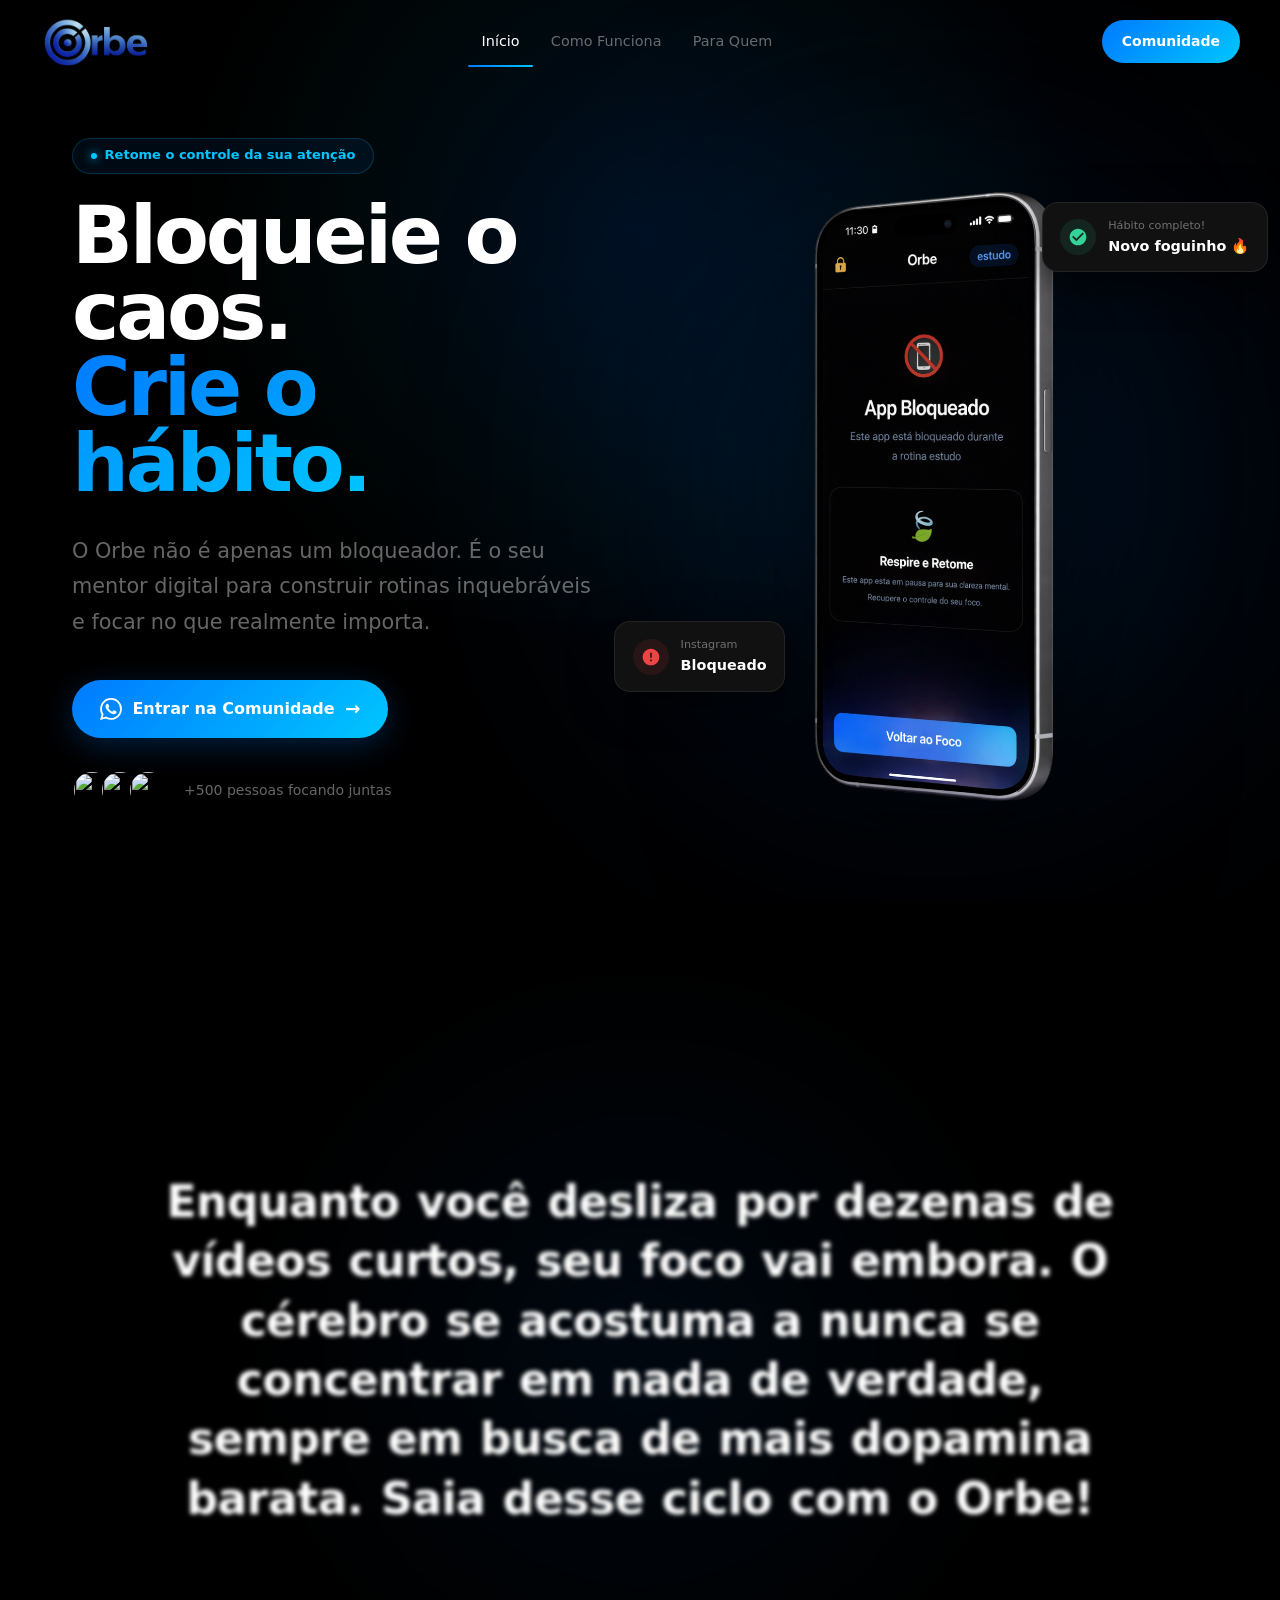
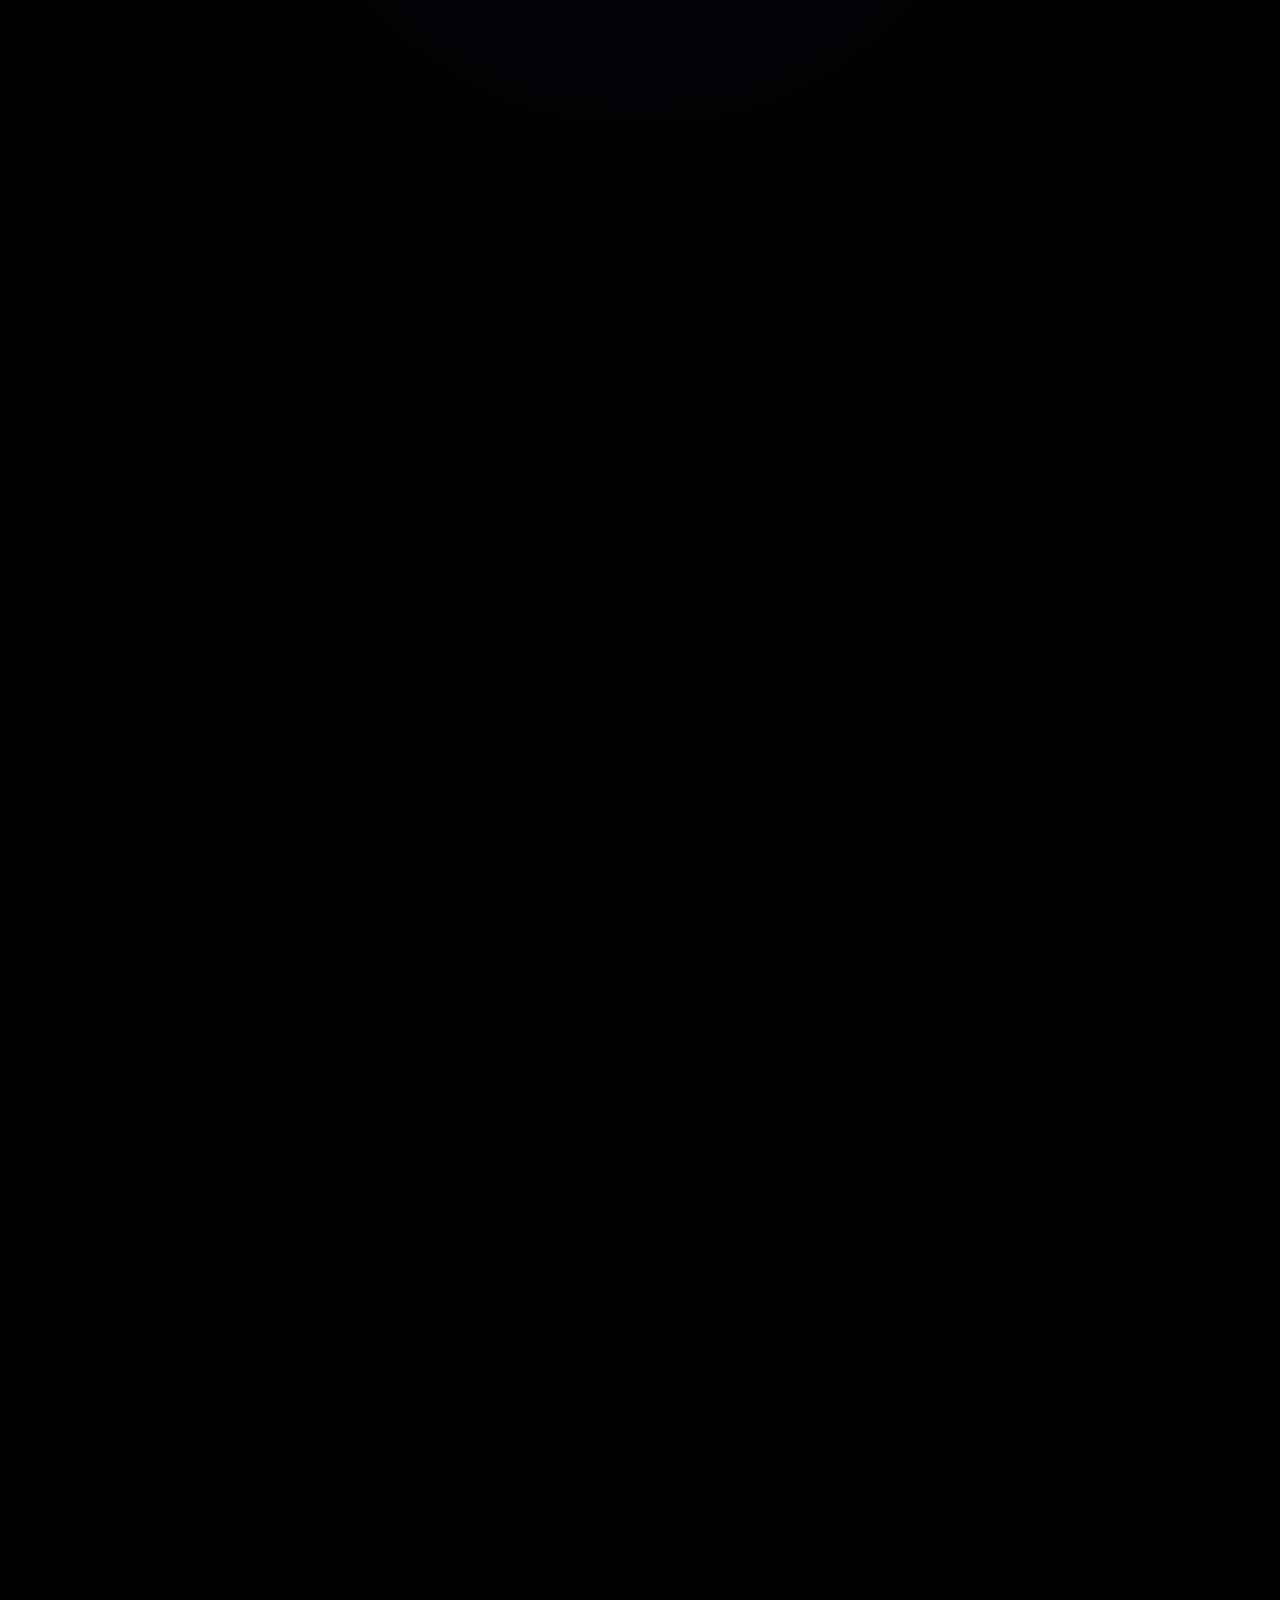
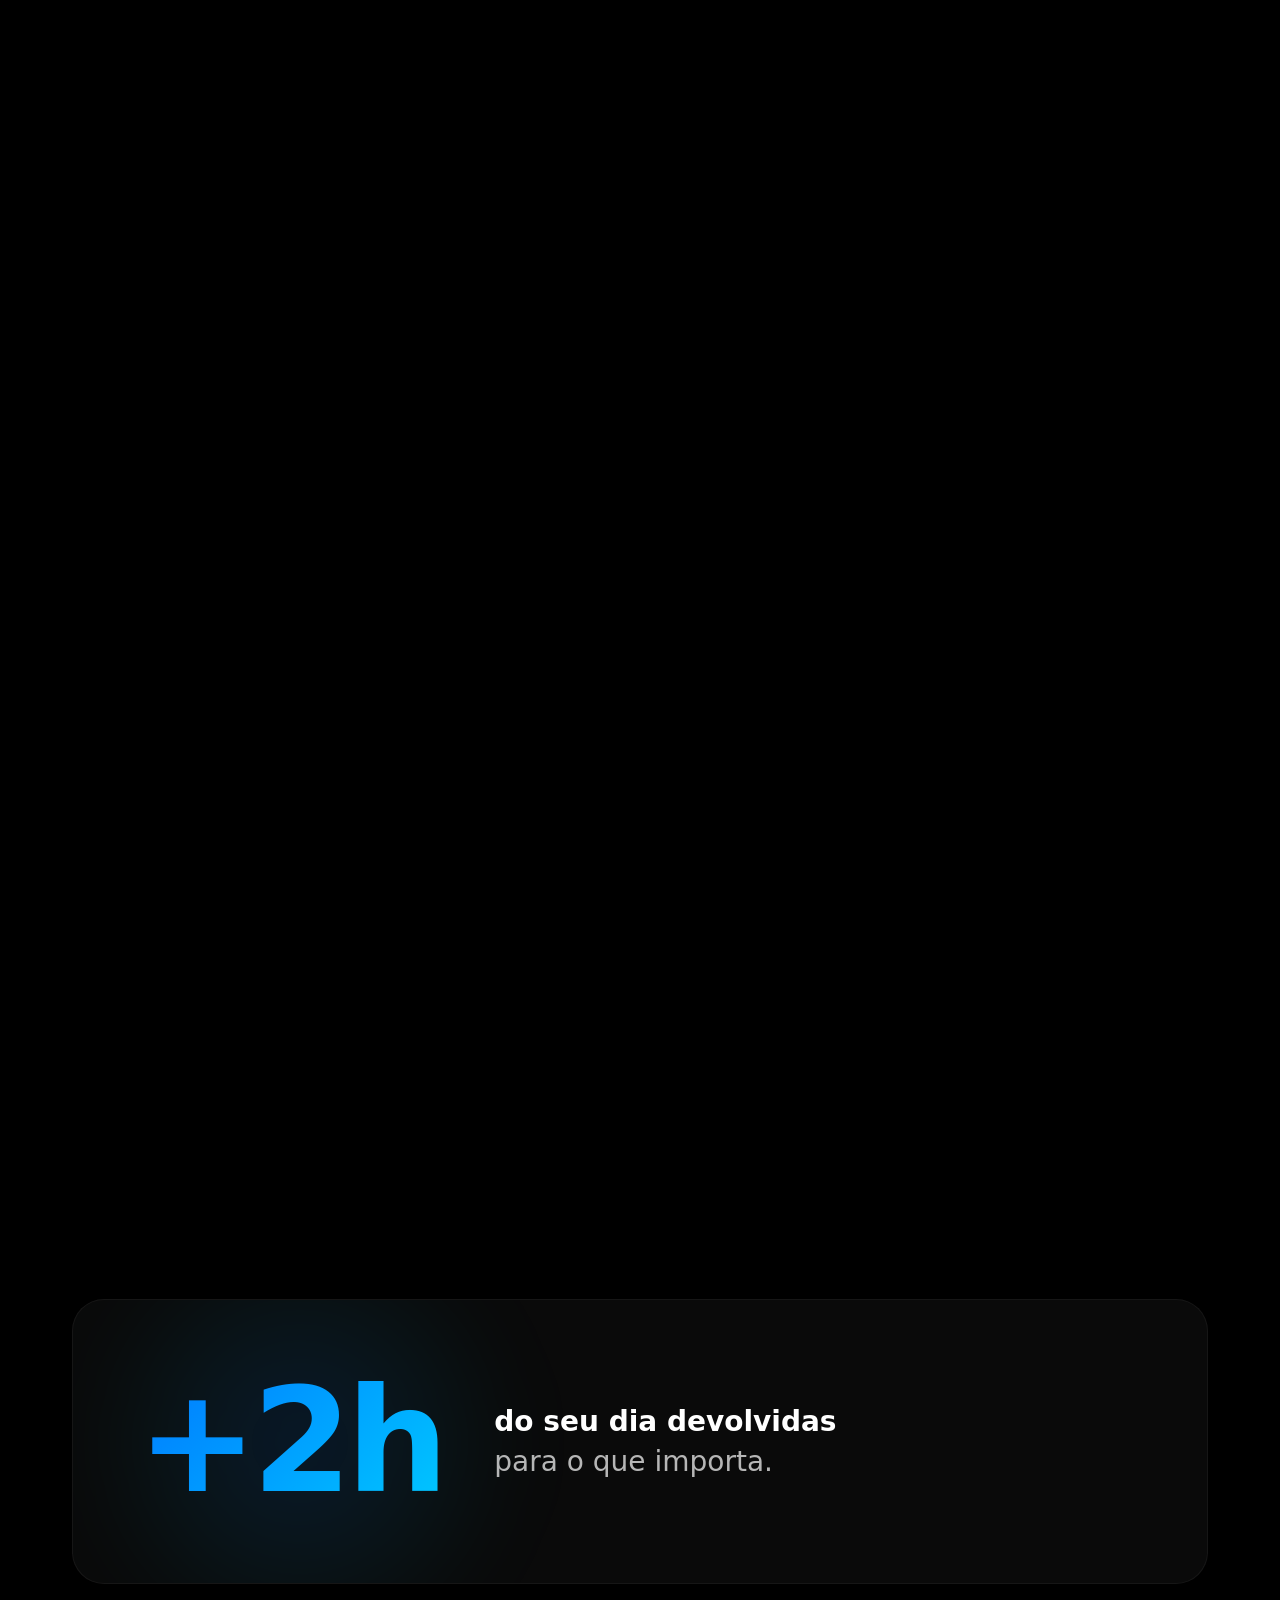
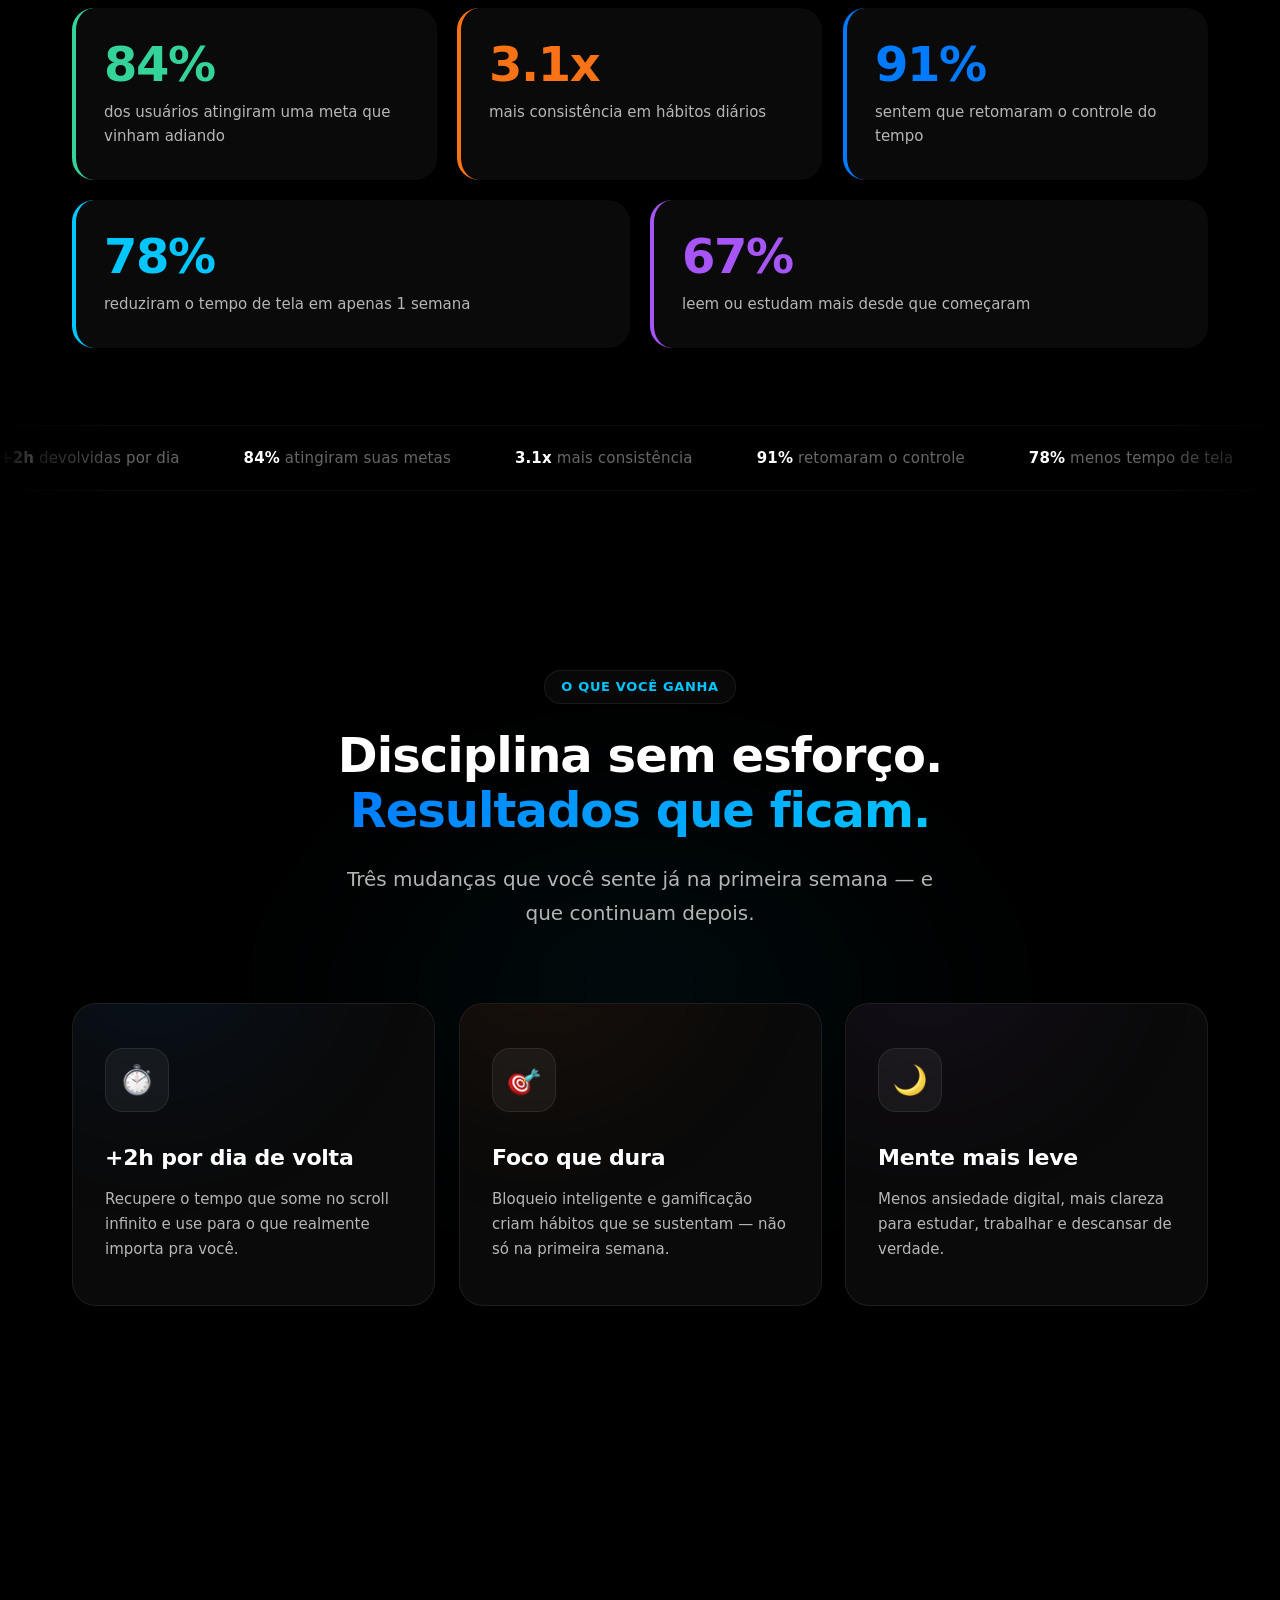
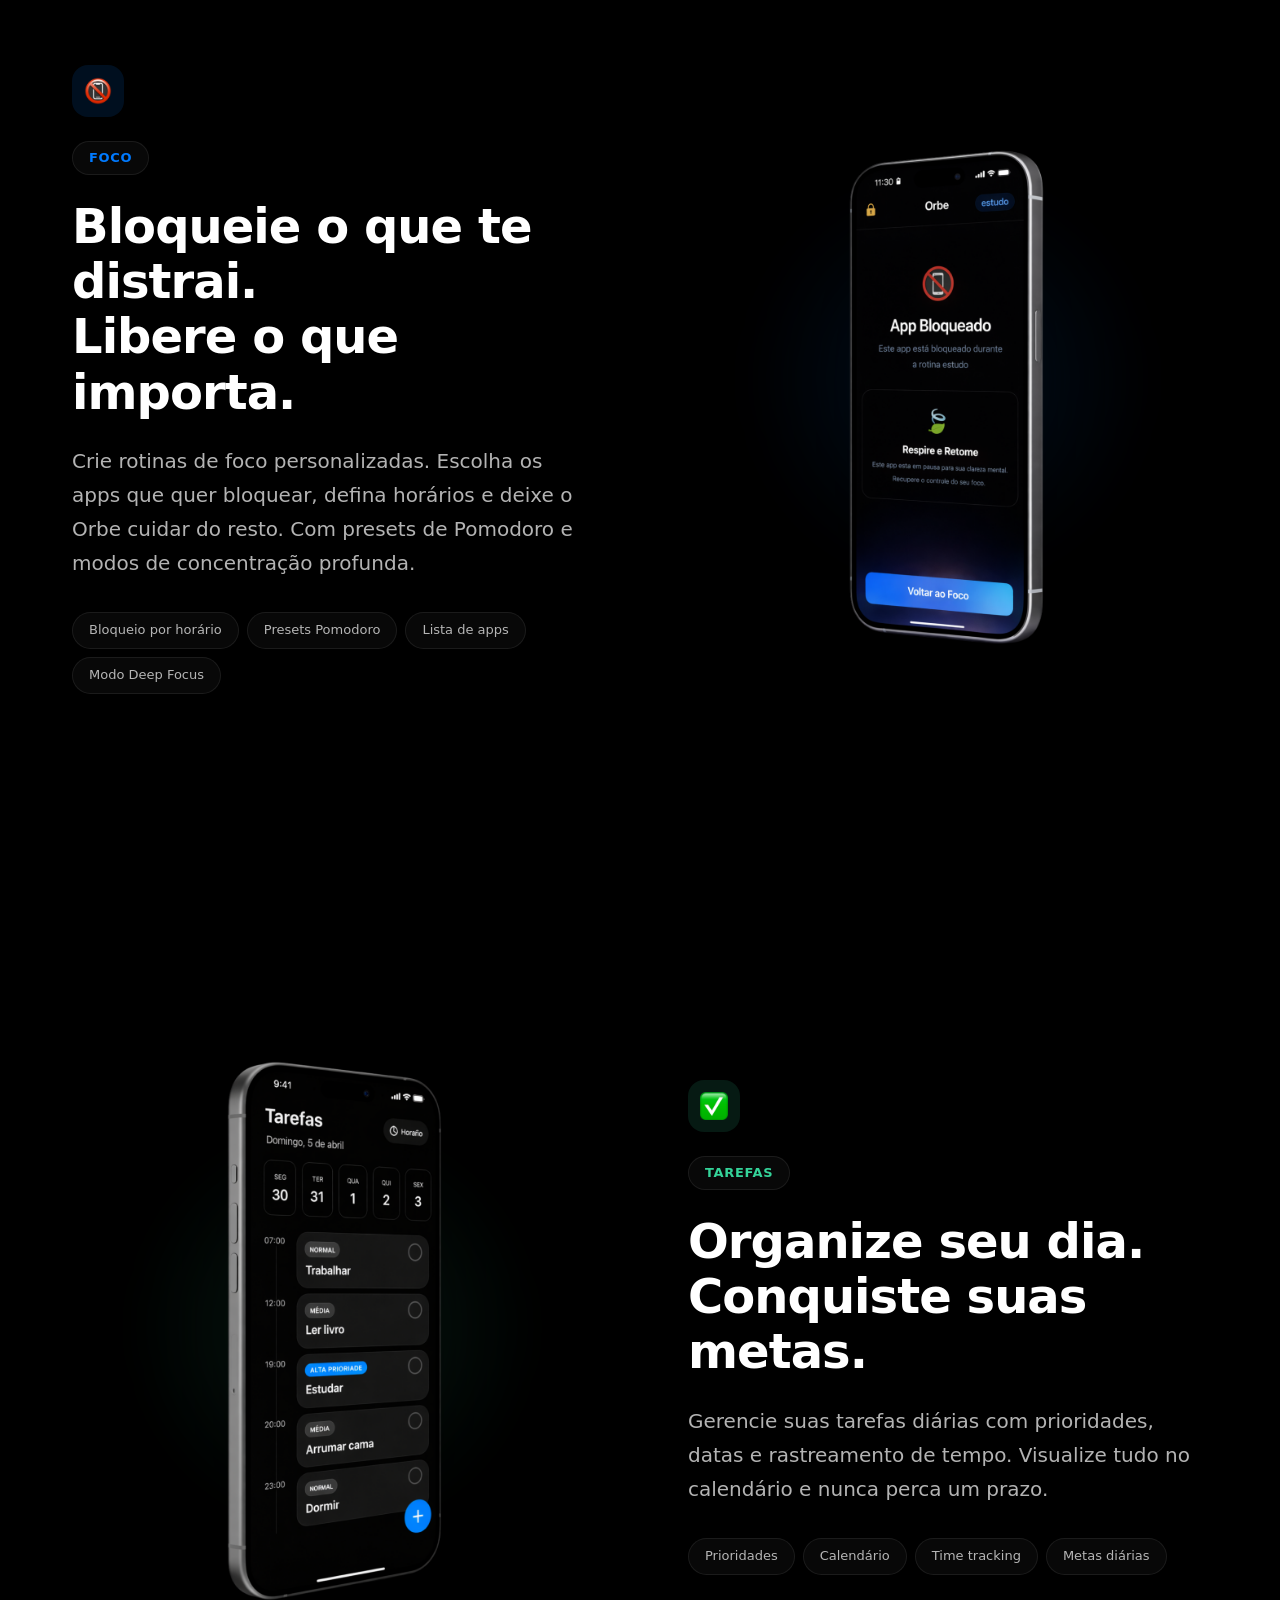
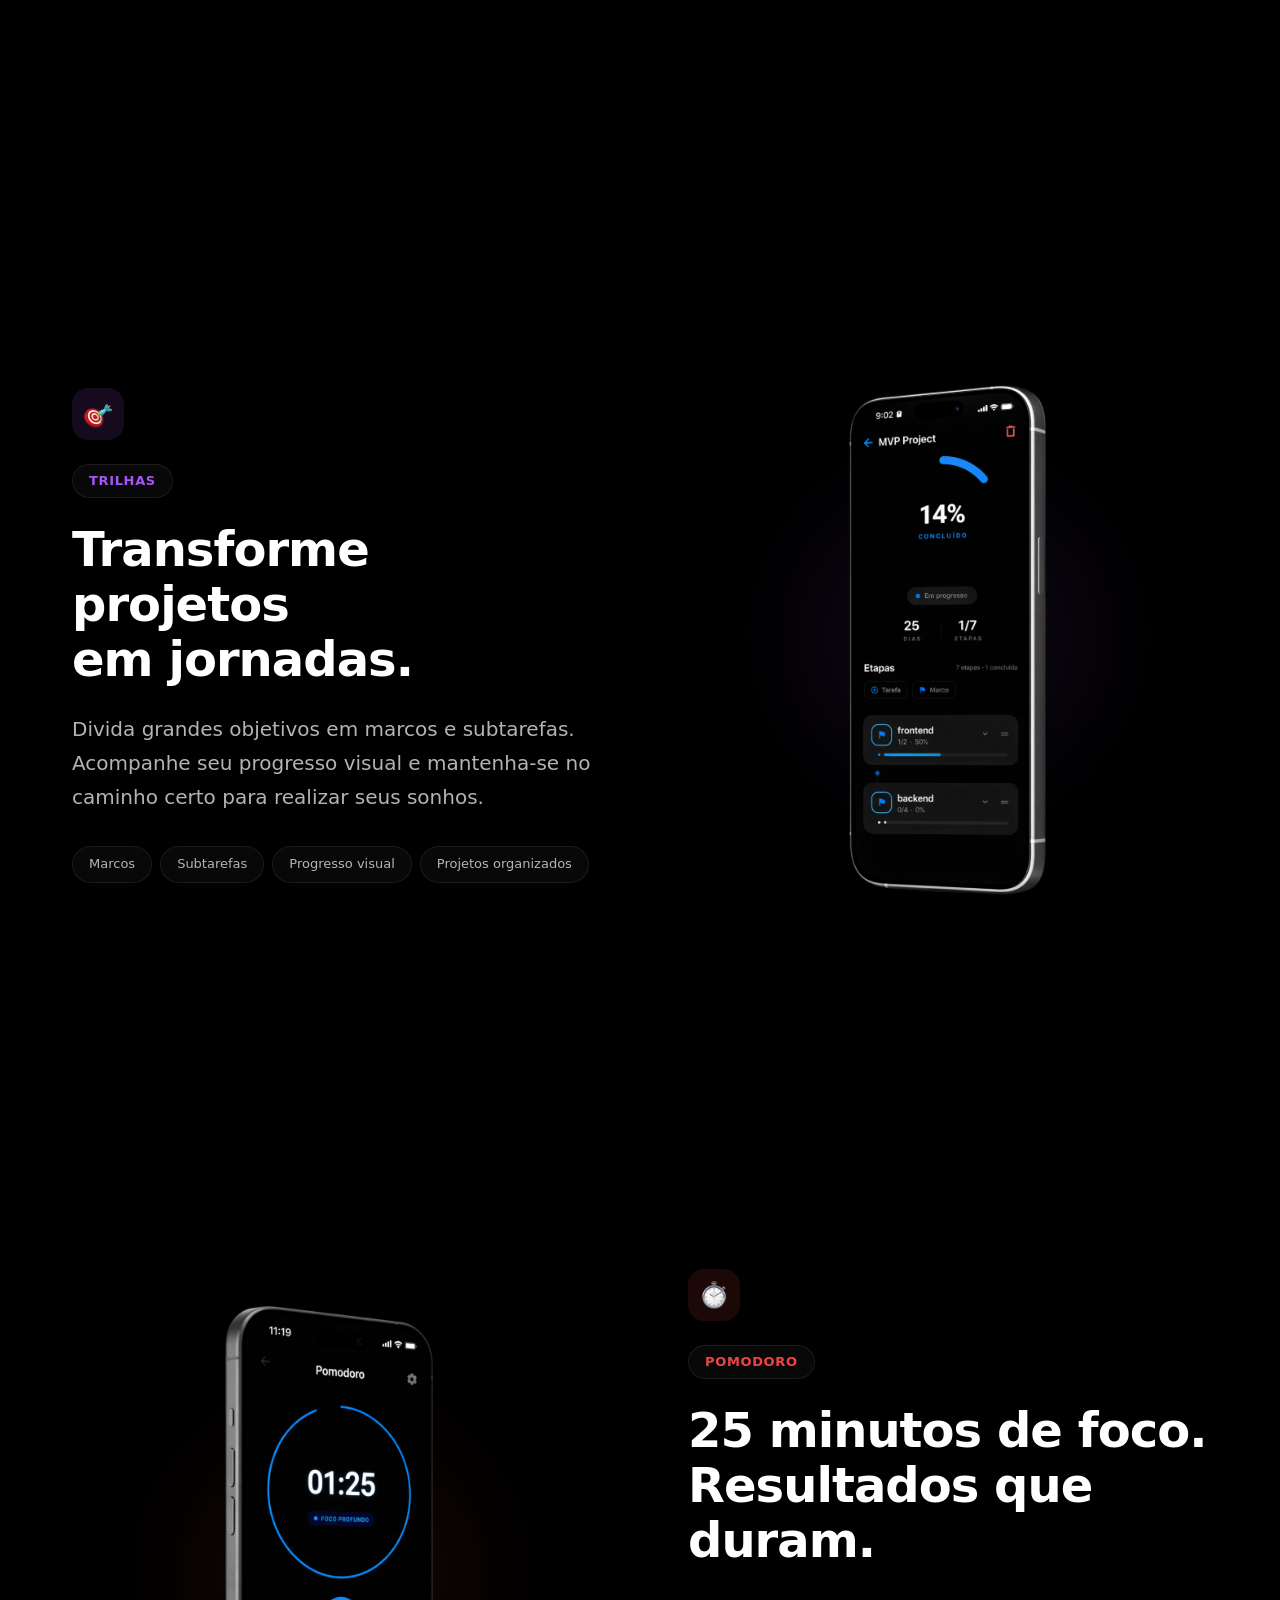
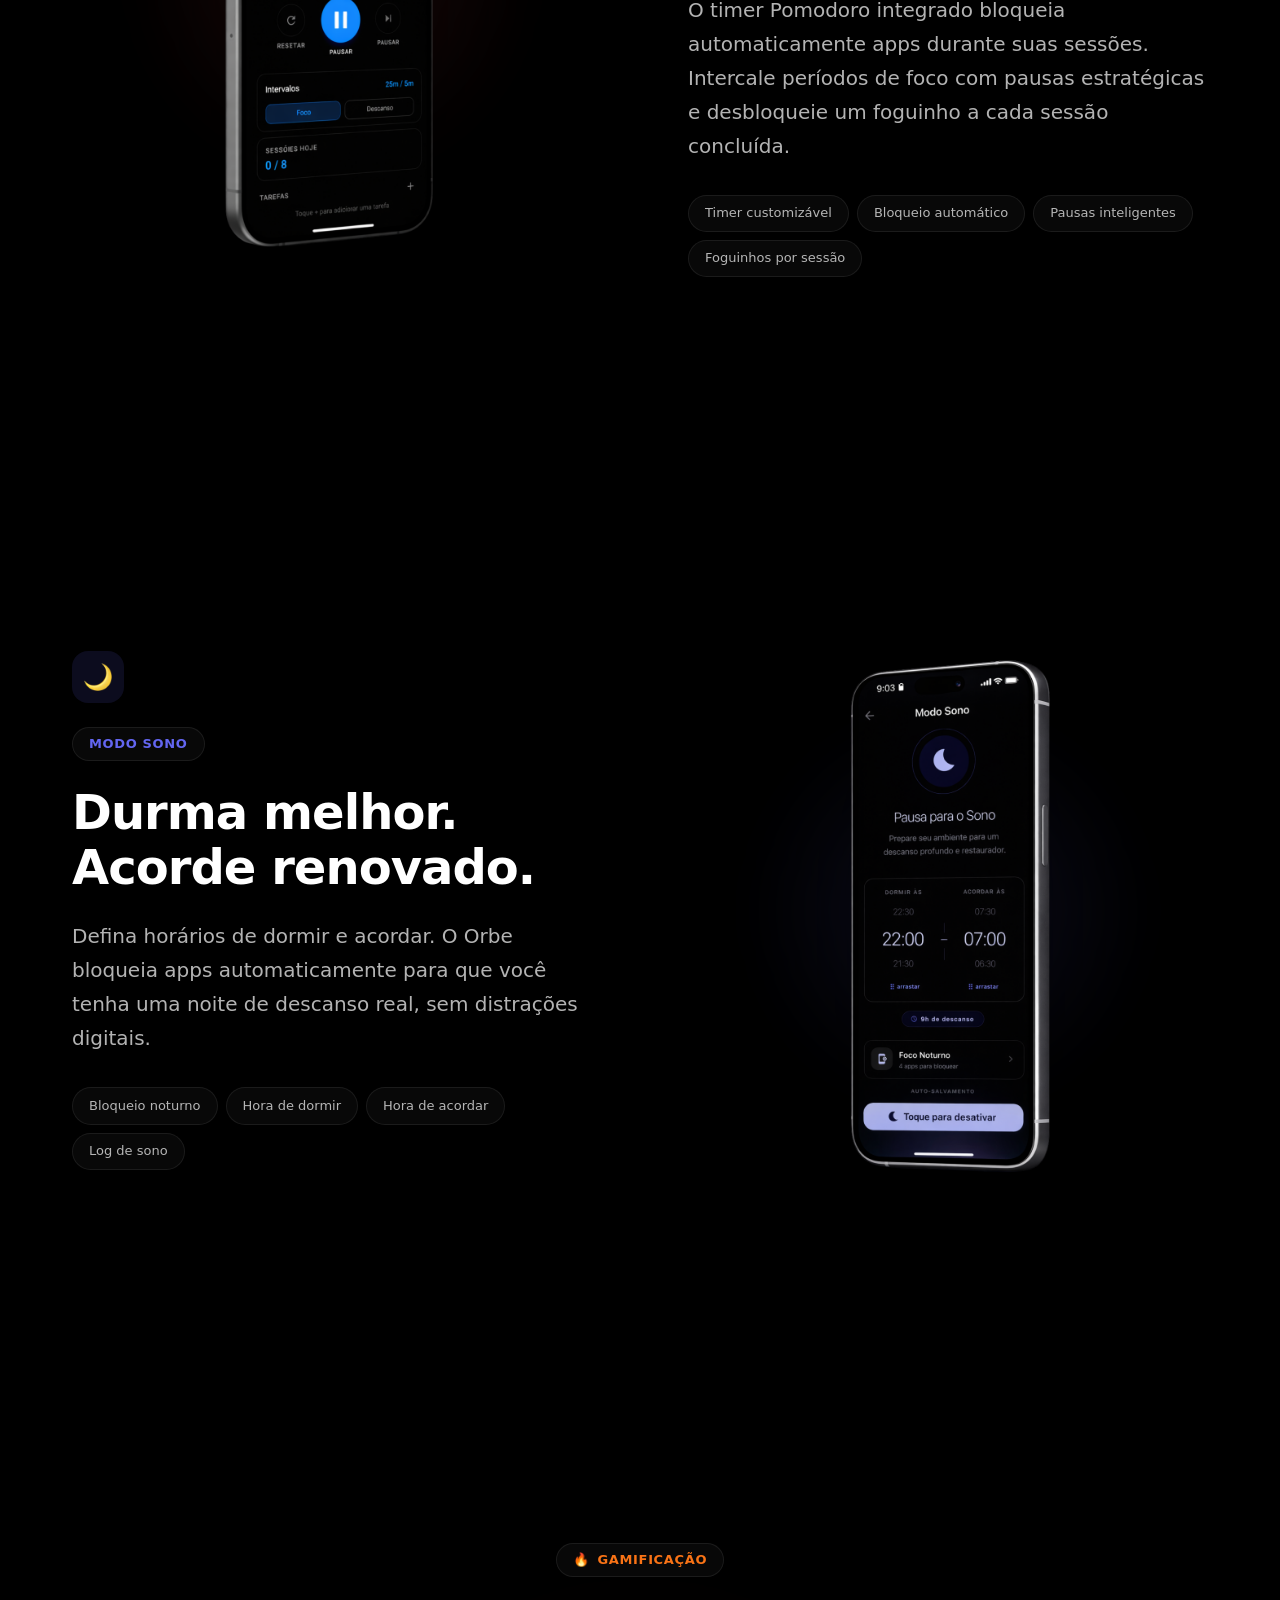
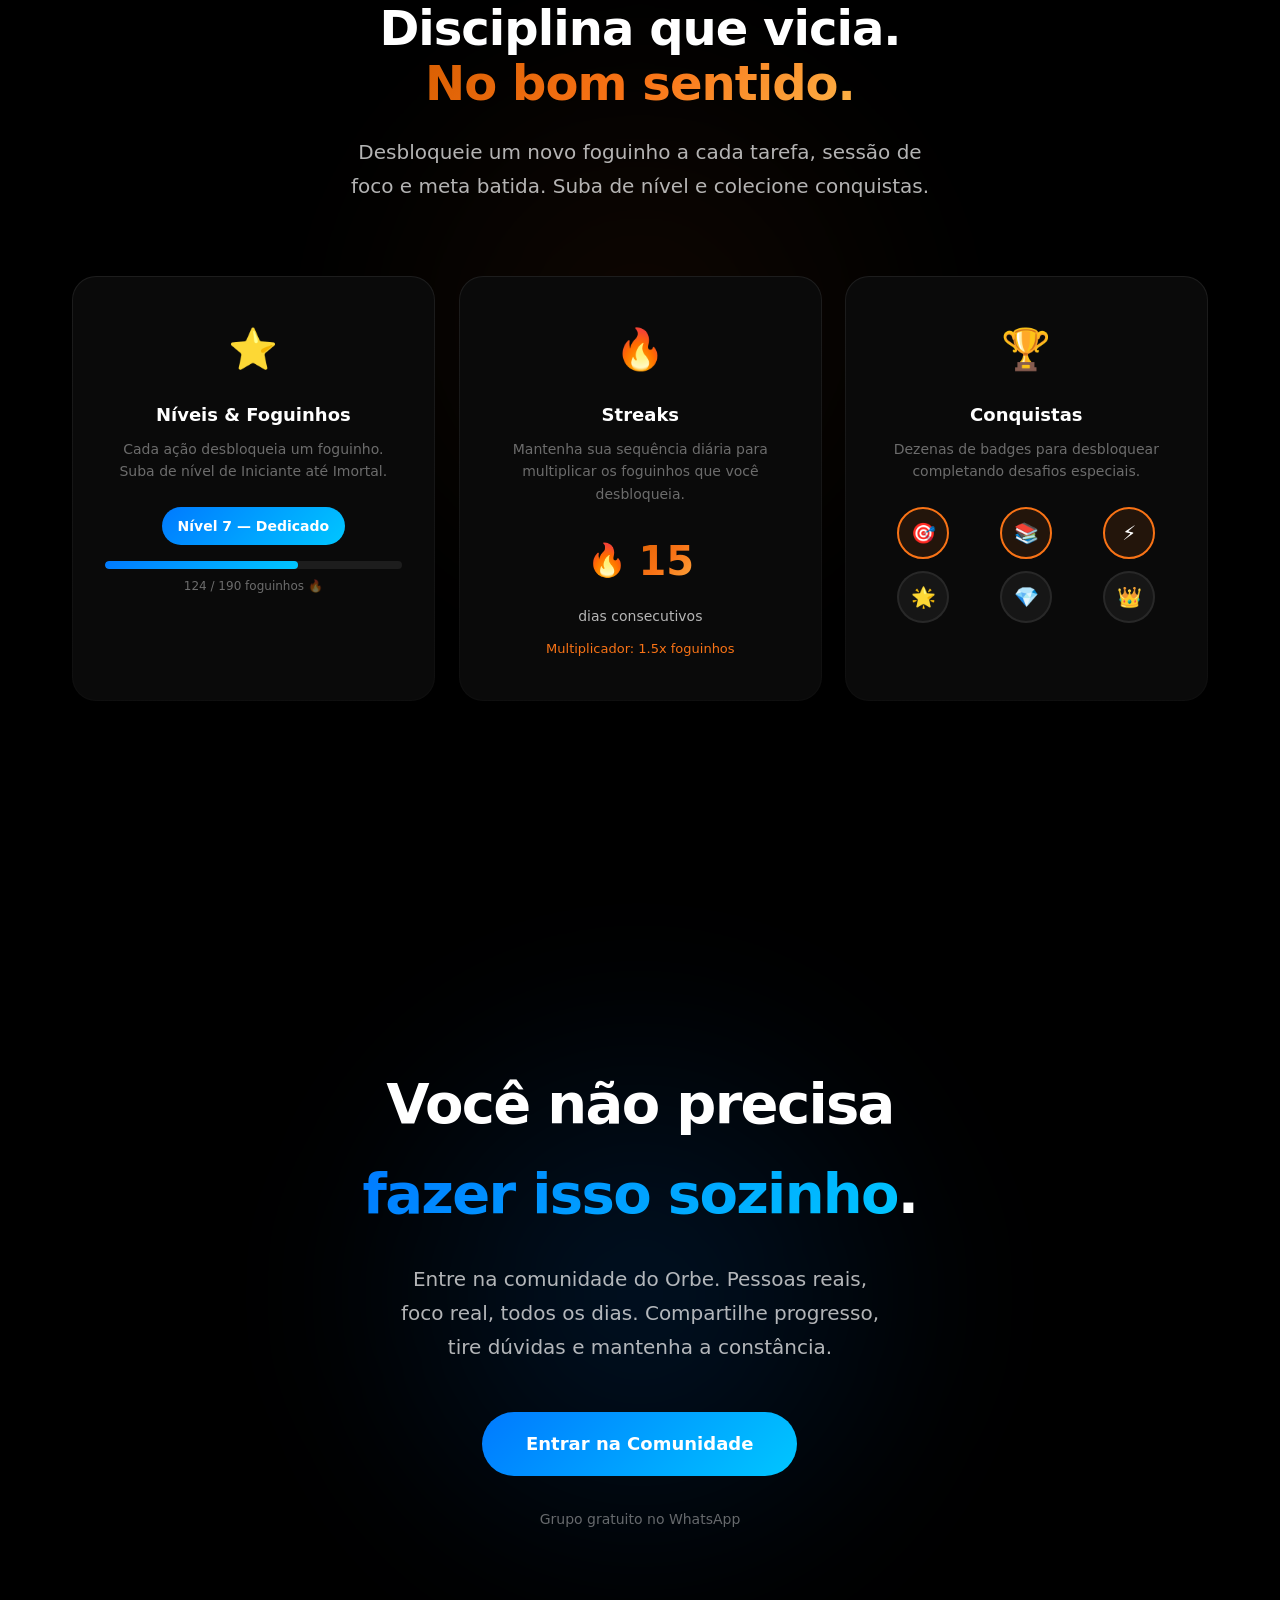
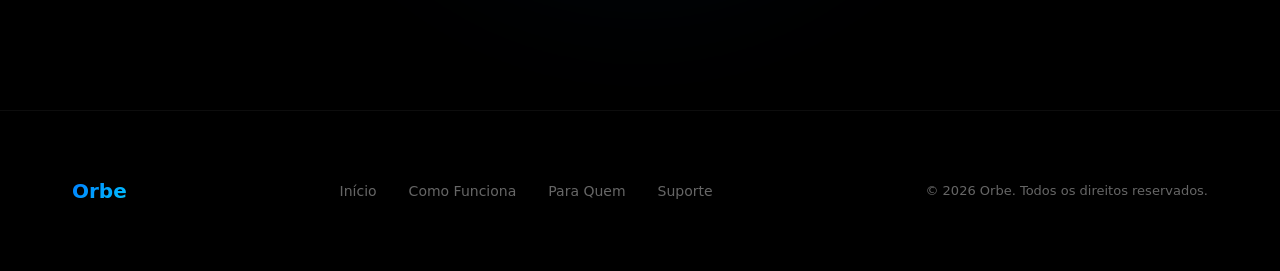
==== commit ff8ce44c: "Add central de suporte com formulário, FAQ e canais de contato - Nova página suporte.html: hero, car" ====
--- a/index.html
+++ b/index.html
@@ -483,7 +483,7 @@
         <a href="index.html">Início</a>
         <a href="como-funciona.html">Como Funciona</a>
         <a href="para-quem.html">Para Quem</a>
-
+        <a href="suporte.html">Suporte</a>
       </div>
       <div class="footer-copy">&copy; 2026 Orbe. Todos os direitos reservados.</div>
     </div>
--- a/css/styles.css
+++ b/css/styles.css
@@ -154,13 +154,14 @@
 .fade-up {
   opacity: 0;
   transform: translateY(40px) scale(0.98);
-  transition: opacity var(--transition-scroll), transform var(--transition-scroll);
-  will-change: opacity, transform;
+  transition: opacity 0.9s var(--ease-out-expo), transform 0.9s var(--ease-out-expo), filter 0.9s var(--ease-out-expo);
+  will-change: opacity, transform, filter;
 }
 
 .fade-up.visible {
   opacity: 1;
   transform: translateY(0) scale(1);
+  filter: blur(0);
 }
 
 .fade-up.stagger-1 { transition-delay: 0.1s; }
@@ -168,6 +169,69 @@
 .fade-up.stagger-3 { transition-delay: 0.3s; }
 .fade-up.stagger-4 { transition-delay: 0.4s; }
 .fade-up.stagger-5 { transition-delay: 0.5s; }
+.fade-up.stagger-6 { transition-delay: 0.6s; }
+
+/* --- Reveal variants --- */
+.reveal-left {
+  opacity: 0;
+  transform: translateX(-50px);
+  transition: opacity 0.9s var(--ease-out-expo), transform 0.9s var(--ease-out-expo);
+  will-change: opacity, transform;
+}
+.reveal-left.visible { opacity: 1; transform: translateX(0); }
+
+.reveal-right {
+  opacity: 0;
+  transform: translateX(50px);
+  transition: opacity 0.9s var(--ease-out-expo), transform 0.9s var(--ease-out-expo);
+  will-change: opacity, transform;
+}
+.reveal-right.visible { opacity: 1; transform: translateX(0); }
+
+.reveal-scale {
+  opacity: 0;
+  transform: scale(0.85);
+  transition: opacity 1s var(--ease-out-expo), transform 1s var(--ease-out-expo);
+  will-change: opacity, transform;
+}
+.reveal-scale.visible { opacity: 1; transform: scale(1); }
+
+.reveal-blur {
+  opacity: 0;
+  filter: blur(20px);
+  transform: translateY(20px);
+  transition: opacity 1.1s var(--ease-out-expo), transform 1.1s var(--ease-out-expo), filter 1.1s var(--ease-out-expo);
+  will-change: opacity, transform, filter;
+}
+.reveal-blur.visible { opacity: 1; filter: blur(0); transform: translateY(0); }
+
+.reveal-left.stagger-1, .reveal-right.stagger-1, .reveal-scale.stagger-1, .reveal-blur.stagger-1 { transition-delay: 0.1s; }
+.reveal-left.stagger-2, .reveal-right.stagger-2, .reveal-scale.stagger-2, .reveal-blur.stagger-2 { transition-delay: 0.2s; }
+.reveal-left.stagger-3, .reveal-right.stagger-3, .reveal-scale.stagger-3, .reveal-blur.stagger-3 { transition-delay: 0.3s; }
+.reveal-left.stagger-4, .reveal-right.stagger-4, .reveal-scale.stagger-4, .reveal-blur.stagger-4 { transition-delay: 0.4s; }
+.reveal-left.stagger-5, .reveal-right.stagger-5, .reveal-scale.stagger-5, .reveal-blur.stagger-5 { transition-delay: 0.5s; }
+
+/* --- Particle canvas no hero --- */
+.hero-particles-canvas {
+  position: absolute;
+  inset: 0;
+  width: 100%;
+  height: 100%;
+  pointer-events: none;
+  z-index: 0;
+  opacity: 0;
+  transition: opacity 1.4s ease;
+}
+
+.hero-particles-canvas.ready {
+  opacity: 1;
+}
+
+.hero .container,
+.hero .hero-content {
+  position: relative;
+  z-index: 2;
+}
 
 /* ============================================
    KEYFRAMES
@@ -214,52 +278,54 @@
    ============================================ */
 .nav {
   position: fixed;
-  top: 1rem;
-  left: 50%;
-  transform: translateX(-50%);
+  top: 0;
+  left: 0;
+  right: 0;
   z-index: 1000;
-  width: calc(100% - 2.5rem);
-  max-width: 900px;
-  padding: 1.1rem 2rem;
-  border-radius: 100px;
-  background: rgba(0, 0, 0, 0.55);
-  backdrop-filter: blur(20px) saturate(1.4);
-  -webkit-backdrop-filter: blur(20px) saturate(1.4);
-  border: 1px solid rgba(255,255,255,0.06);
-  transition: background 0.4s var(--ease-standard),
-              border-color 0.4s var(--ease-standard),
-              box-shadow 0.4s var(--ease-standard),
-              transform 0.4s var(--ease-out-cubic);
+  padding: 1.1rem clamp(1.25rem, 4vw, 2.5rem);
+  background: transparent;
+  border-bottom: 1px solid transparent;
+  transition: background 0.3s var(--ease-standard),
+              border-color 0.3s var(--ease-standard),
+              padding 0.3s var(--ease-standard),
+              transform 0.45s var(--ease-out-cubic);
 }
 
 .nav.nav-hidden {
-  transform: translateX(-50%) translateY(calc(-100% - 2rem));
+  transform: translateY(-100%);
 }
 
 .nav.nav-scrolled {
-  background: rgba(0, 0, 0, 0.7);
-  border-color: rgba(255,255,255,0.1);
-  box-shadow: 0 8px 32px rgba(0, 0, 0, 0.4);
+  background: rgba(8, 8, 10, 0.7);
+  backdrop-filter: blur(18px) saturate(1.4);
+  -webkit-backdrop-filter: blur(18px) saturate(1.4);
+  border-bottom-color: rgba(255, 255, 255, 0.06);
+  padding-top: 0.85rem;
+  padding-bottom: 0.85rem;
 }
 
 .nav .container {
   display: flex;
   align-items: center;
-  justify-content: center;
+  justify-content: space-between;
   position: relative;
   padding: 0;
-  max-width: none;
+  max-width: 1280px;
+  margin: 0 auto;
+  gap: 2rem;
 }
 
 .nav-logo {
-  position: absolute;
-  left: 1.5rem;
   display: inline-flex;
   align-items: center;
-}
+  flex-shrink: 0;
+  transition: opacity var(--transition-hover);
+}
+
+.nav-logo:hover { opacity: 0.8; }
 
 .nav-logo-img {
-  height: 36px;
+  height: 48px;
   width: auto;
   object-fit: contain;
 }
@@ -267,36 +333,36 @@
 .nav-links {
   display: flex;
   align-items: center;
-  gap: 2.5rem;
+  gap: 0.25rem;
 }
 
 .nav-links a {
-  font-size: 1rem;
+  position: relative;
+  font-size: 0.9rem;
   font-weight: 500;
-  color: var(--text-secondary);
+  color: var(--text-muted);
+  padding: 0.5rem 0.85rem;
   transition: color var(--transition-hover);
 }
 
 .nav-links a:hover { color: var(--text-primary); }
 
+.nav-links a.nav-link-active { color: var(--text-primary); }
+
 .nav-cta {
-  position: absolute;
-  right: 0.25rem;
   display: inline-flex;
   align-items: center;
-  padding: 0.75rem 1.75rem;
+  padding: 0.625rem 1.25rem;
   border-radius: 100px;
   background: var(--gradient-primary);
-  font-size: 0.9rem;
+  font-size: 0.875rem;
   font-weight: 600;
   color: #fff;
-  transition: transform var(--transition-hover), box-shadow var(--transition-hover);
-}
-
-.nav-cta:hover {
-  transform: scale(1.05);
-  box-shadow: 0 0 24px rgba(0, 122, 255, 0.35);
-}
+  flex-shrink: 0;
+  transition: opacity var(--transition-hover);
+}
+
+.nav-cta:hover { opacity: 0.88; }
 
 .nav-hamburger {
   display: none;
@@ -341,6 +407,29 @@
   height: 1000px;
   background: radial-gradient(circle, rgba(0, 122, 255, 0.12) 0%, rgba(0, 198, 255, 0.04) 40%, transparent 65%);
   pointer-events: none;
+  z-index: 0;
+}
+
+/* Fade harmonico na borda inferior do hero — particulas somem suavemente */
+.hero::after {
+  content: '';
+  position: absolute;
+  left: 0;
+  right: 0;
+  bottom: 0;
+  height: 280px;
+  background: linear-gradient(to bottom,
+    rgba(0,0,0,0) 0%,
+    rgba(0,0,0,0.45) 45%,
+    var(--bg-black) 100%);
+  pointer-events: none;
+  z-index: 1;
+}
+
+/* Mascara no canvas pra particulas tambem desaparecerem na borda inferior */
+.hero-particles-canvas {
+  -webkit-mask-image: linear-gradient(to bottom, #000 0%, #000 70%, transparent 100%);
+          mask-image: linear-gradient(to bottom, #000 0%, #000 70%, transparent 100%);
 }
 
 .hero-content {
@@ -409,6 +498,49 @@
 }
 
 /* --- Store Buttons --- */
+.hero-cta-row {
+  display: flex;
+  gap: 1rem;
+  flex-wrap: wrap;
+  margin-bottom: 2rem;
+}
+
+.btn-community {
+  display: inline-flex;
+  align-items: center;
+  gap: 0.65rem;
+  padding: 1rem 1.75rem;
+  border-radius: 100px;
+  background: var(--gradient-primary);
+  font-size: 1rem;
+  font-weight: 600;
+  color: #fff;
+  box-shadow: 0 8px 30px rgba(0, 122, 255, 0.25);
+  transition: transform var(--transition-hover), box-shadow var(--transition-hover);
+}
+
+.btn-community:hover {
+  transform: translateY(-2px);
+  box-shadow: 0 14px 40px rgba(0, 122, 255, 0.45), 0 0 30px rgba(0, 198, 255, 0.25);
+}
+
+.btn-community-icon {
+  width: 22px;
+  height: 22px;
+  flex-shrink: 0;
+}
+
+.btn-community-arrow {
+  display: inline-block;
+  font-size: 1.15rem;
+  line-height: 1;
+  transition: transform var(--transition-hover);
+}
+
+.btn-community:hover .btn-community-arrow {
+  transform: translateX(4px);
+}
+
 .hero-store-buttons {
   display: flex;
   gap: 1rem;
@@ -2695,6 +2827,13 @@
   :root {
     --section-padding: clamp(4rem, 10vw, 6rem);
   }
+
+  .nav {
+    top: 0.75rem;
+    padding: 0.4rem 0.4rem 0.4rem 1rem;
+  }
+
+  .nav-logo-img { height: 36px; }
 
   .nav-links {
     position: fixed;
@@ -2714,9 +2853,16 @@
     z-index: 999;
   }
 
+  .nav-links a { font-size: 1.05rem; padding: 0.75rem 1.5rem; }
+
   .nav-links.open { transform: translateX(0); }
   .nav-hamburger { display: flex; z-index: 1001; }
   .nav-cta-desktop { display: none; }
+
+  .nav-cta {
+    padding: 0.5rem 0.95rem;
+    font-size: 0.8rem;
+  }
 
   .hero {
     padding: 7rem 0 3rem;
@@ -2730,15 +2876,25 @@
 
   .hero-subtitle { margin-left: auto; margin-right: auto; }
   .hero-store-buttons { justify-content: center; }
+  .hero-cta-row { justify-content: center; }
   .hero-social-proof { justify-content: center; }
 
   .hero-title { font-size: clamp(2.25rem, 8vw, 3.5rem); }
+
+  .btn-community {
+    padding: 0.9rem 1.4rem;
+    font-size: 0.95rem;
+    width: 100%;
+    max-width: 320px;
+    justify-content: center;
+  }
 
   .hero-phone-area { min-height: auto; }
   .hero-phone-img { max-width: 280px; }
   .hero-phone-glow { width: 300px; height: 300px; }
-  .hero-float-card--right { right: 5px; top: 5%; }
-  .hero-float-card--left { left: 5px; bottom: 10%; }
+  .hero-float-card { padding: 0.65rem 0.85rem; }
+  .hero-float-card--right { right: 0; top: 4%; }
+  .hero-float-card--left { left: 0; bottom: 8%; }
 
   .phone-mockup {
     width: 240px;
@@ -2869,3 +3025,775 @@
     animation: none;
   }
 }
+
+/* ============================================
+   NEUROSCIENCE — Para Quem
+   ============================================ */
+.neuro {
+  position: relative;
+  padding: 8rem 0 7rem;
+  overflow: hidden;
+  border-top: 1px solid var(--border-subtle);
+  border-bottom: 1px solid var(--border-subtle);
+}
+
+.neuro::before {
+  content: '';
+  position: absolute;
+  top: 50%;
+  right: 0;
+  transform: translate(20%, -50%);
+  width: 900px;
+  height: 900px;
+  background: radial-gradient(circle, rgba(0, 198, 255, 0.06) 0%, transparent 60%);
+  pointer-events: none;
+  filter: blur(40px);
+}
+
+.neuro-grid {
+  display: grid;
+  grid-template-columns: 1fr 1.2fr;
+  align-items: center;
+  gap: 4rem;
+  position: relative;
+  z-index: 1;
+  max-width: 1240px;
+  margin: 0 auto;
+}
+
+.neuro-text {
+  text-align: left;
+  display: flex;
+  flex-direction: column;
+}
+
+.neuro-text .section-label {
+  margin-bottom: 0;
+}
+
+.neuro-title {
+  font-size: clamp(2.25rem, 4vw + 0.5rem, 3.75rem);
+  font-weight: 800;
+  line-height: 1.04;
+  letter-spacing: -0.035em;
+  margin: 1.5rem 0 1.75rem;
+}
+
+.neuro-lead {
+  font-size: clamp(1.02rem, 0.6vw + 0.9rem, 1.15rem);
+  line-height: 1.65;
+  color: var(--text-secondary);
+  max-width: 540px;
+  margin-bottom: 3rem;
+}
+
+.neuro-stats {
+  display: grid;
+  grid-template-columns: 1fr 1fr;
+  gap: 0;
+  padding-top: 2rem;
+  border-top: 1px solid var(--border-light);
+  max-width: 540px;
+}
+
+.neuro-stat {
+  display: flex;
+  flex-direction: column;
+  gap: 0.6rem;
+  padding-right: 1.5rem;
+}
+
+.neuro-stat + .neuro-stat {
+  padding-right: 0;
+  padding-left: 1.5rem;
+  border-left: 1px solid var(--border-light);
+}
+
+.neuro-stat-num {
+  font-size: clamp(2rem, 2.5vw + 0.5rem, 2.75rem);
+  font-weight: 800;
+  line-height: 1;
+  letter-spacing: -0.035em;
+  background: var(--gradient-primary);
+  -webkit-background-clip: text;
+  -webkit-text-fill-color: transparent;
+  background-clip: text;
+}
+
+.neuro-stat-text {
+  font-size: 0.875rem;
+  line-height: 1.5;
+  color: var(--text-muted);
+  max-width: 220px;
+}
+
+.neuro-visual {
+  position: relative;
+  width: 100%;
+  aspect-ratio: 1.25 / 1;
+  max-width: 680px;
+  margin: 0 auto;
+  justify-self: center;
+  transform: translate(2rem, -2rem);
+}
+
+.neuro-brain-canvas {
+  position: absolute;
+  inset: 0;
+  width: 100%;
+  height: 100%;
+  pointer-events: none;
+  opacity: 0;
+  transition: opacity 1.6s ease;
+}
+
+.neuro-brain-canvas.ready { opacity: 1; }
+
+.neuro-visual-caption {
+  position: absolute;
+  bottom: 0;
+  left: 0;
+  right: 0;
+  text-align: center;
+  font-size: 0.7rem;
+  letter-spacing: 0.18em;
+  text-transform: uppercase;
+  color: var(--text-dim);
+  pointer-events: none;
+}
+
+@media (max-width: 900px) {
+  .neuro { padding: 5rem 0; }
+  .neuro-grid {
+    grid-template-columns: 1fr;
+    gap: 2.5rem;
+  }
+  .neuro-text { text-align: left; }
+  .neuro-visual {
+    max-width: 440px;
+    margin: 0 auto;
+    transform: none; /* zera o deslocamento desktop */
+    aspect-ratio: 1 / 1;
+  }
+  .neuro-stats { grid-template-columns: 1fr 1fr; }
+}
+
+@media (max-width: 560px) {
+  .neuro-stats { grid-template-columns: 1fr; }
+  .neuro-stat { padding: 0; }
+  .neuro-stat + .neuro-stat {
+    padding-left: 0;
+    padding-top: 1.5rem;
+    margin-top: 1.5rem;
+    border-left: 0;
+    border-top: 1px solid var(--border-light);
+  }
+  .neuro-visual { max-width: 100%; }
+}
+
+@media (max-width: 460px) {
+  .nav .container { gap: 0.5rem; }
+  .nav-cta { display: none; }
+  .hero-title { font-size: clamp(2rem, 9vw, 3rem) !important; }
+  .hero-float-card { font-size: 0.7rem; padding: 0.55rem 0.7rem; }
+  .float-card-icon { width: 28px; height: 28px; }
+  .float-card-icon svg { width: 16px; height: 16px; }
+  .float-card-value { font-size: 0.8rem; }
+  .neuro-title { font-size: clamp(1.85rem, 8vw, 2.5rem); }
+  .research-card-num,
+  .stat-num,
+  .mechanism-card-num {
+    font-size: clamp(2.5rem, 12vw, 3.5rem);
+  }
+}
+
+/* ============================================
+   RESEARCH STATS
+   ============================================ */
+.research {
+  padding: 6rem 0 5rem;
+  position: relative;
+}
+
+.research-header {
+  text-align: center;
+  max-width: 760px;
+  margin: 0 auto 4rem;
+}
+
+.research-title {
+  font-size: clamp(2rem, 4vw + 0.5rem, 3.5rem);
+  font-weight: 800;
+  letter-spacing: -0.035em;
+  line-height: 1.05;
+  margin-top: 1rem;
+}
+
+.research-grid {
+  display: grid;
+  grid-template-columns: repeat(2, 1fr);
+  gap: 1.5rem;
+  max-width: 1100px;
+  margin: 0 auto;
+}
+
+.research-card {
+  padding: 2.5rem;
+  border-radius: 24px;
+  background: var(--bg-card-1);
+  border: 1px solid var(--border-light);
+  position: relative;
+  overflow: hidden;
+  transition: border-color var(--transition-hover), transform var(--transition-hover);
+}
+
+.research-card:hover {
+  border-color: var(--border-medium);
+  transform: translateY(-4px);
+}
+
+.research-card::before {
+  content: '';
+  position: absolute;
+  top: 0;
+  left: 0;
+  width: 60%;
+  height: 1px;
+  background: linear-gradient(90deg, var(--primary-cyan), transparent);
+}
+
+.research-card-num {
+  font-size: clamp(3rem, 5vw + 0.5rem, 4.5rem);
+  font-weight: 900;
+  line-height: 1;
+  letter-spacing: -0.04em;
+  background: var(--gradient-primary);
+  -webkit-background-clip: text;
+  -webkit-text-fill-color: transparent;
+  background-clip: text;
+  margin-bottom: 1rem;
+  display: flex;
+  align-items: baseline;
+  gap: 0.5rem;
+}
+
+.research-card-unit {
+  font-size: 0.35em;
+  font-weight: 700;
+  letter-spacing: 0.05em;
+  -webkit-text-fill-color: var(--text-muted);
+  background: none;
+}
+
+.research-card-title {
+  font-size: 1.25rem;
+  font-weight: 700;
+  letter-spacing: -0.01em;
+  margin-bottom: 0.75rem;
+}
+
+.research-card-desc {
+  font-size: 0.95rem;
+  line-height: 1.6;
+  color: var(--text-secondary);
+  margin-bottom: 1.25rem;
+}
+
+.research-card-source {
+  font-size: 0.75rem;
+  letter-spacing: 0.06em;
+  text-transform: uppercase;
+  color: var(--text-dim);
+  padding-top: 1rem;
+  border-top: 1px solid var(--border-subtle);
+}
+
+/* ============================================
+   MECHANISM — como o cérebro é reescrito
+   ============================================ */
+.mechanism {
+  padding: 6rem 0;
+  position: relative;
+}
+
+.mechanism::before {
+  content: '';
+  position: absolute;
+  top: 20%;
+  right: -20%;
+  width: 800px;
+  height: 800px;
+  background: radial-gradient(circle, rgba(168, 85, 247, 0.08) 0%, transparent 60%);
+  pointer-events: none;
+  filter: blur(60px);
+}
+
+.mechanism-header {
+  text-align: center;
+  max-width: 760px;
+  margin: 0 auto 4rem;
+  position: relative;
+  z-index: 1;
+}
+
+.mechanism-title {
+  font-size: clamp(2rem, 4vw + 0.5rem, 3.5rem);
+  font-weight: 800;
+  letter-spacing: -0.035em;
+  line-height: 1.05;
+  margin-top: 1rem;
+}
+
+.mechanism-grid {
+  display: grid;
+  grid-template-columns: repeat(3, 1fr);
+  gap: 1.25rem;
+  max-width: 1180px;
+  margin: 0 auto;
+  position: relative;
+  z-index: 1;
+}
+
+.mechanism-card {
+  padding: 2.5rem 2rem;
+  border-radius: 22px;
+  background: var(--bg-card-2);
+  border: 1px solid var(--border-light);
+  transition: border-color var(--transition-hover), transform var(--transition-hover);
+}
+
+.mechanism-card:hover {
+  border-color: var(--border-medium);
+  transform: translateY(-4px);
+}
+
+.mechanism-card-num {
+  font-size: 0.8125rem;
+  font-weight: 700;
+  letter-spacing: 0.15em;
+  color: var(--primary-cyan);
+  margin-bottom: 1.25rem;
+}
+
+.mechanism-card-title {
+  font-size: 1.35rem;
+  font-weight: 700;
+  letter-spacing: -0.02em;
+  margin-bottom: 1rem;
+  line-height: 1.2;
+}
+
+.mechanism-card-desc {
+  font-size: 0.95rem;
+  line-height: 1.65;
+  color: var(--text-secondary);
+  margin-bottom: 1.5rem;
+}
+
+.mechanism-card-ref {
+  font-size: 0.8125rem;
+  color: var(--text-muted);
+  padding-top: 1rem;
+  border-top: 1px solid var(--border-subtle);
+  line-height: 1.5;
+}
+
+.mechanism-card-ref em {
+  font-style: italic;
+  color: var(--text-secondary);
+}
+
+/* ============================================
+   PERSONAS INTRO bridge
+   ============================================ */
+.personas-intro {
+  padding: 7rem 0 3rem;
+  text-align: center;
+}
+
+.personas-intro-content {
+  max-width: 820px;
+  margin: 0 auto;
+}
+
+.personas-intro-title {
+  font-size: clamp(2rem, 4vw + 0.5rem, 3.5rem);
+  font-weight: 800;
+  letter-spacing: -0.035em;
+  line-height: 1.05;
+  margin: 1rem 0 1.5rem;
+}
+
+.personas-intro-sub {
+  font-size: clamp(1.05rem, 0.8vw + 0.85rem, 1.2rem);
+  line-height: 1.65;
+  color: var(--text-secondary);
+  max-width: 600px;
+  margin: 0 auto;
+}
+
+/* Responsive */
+@media (max-width: 900px) {
+  .research-grid { grid-template-columns: 1fr; }
+  .mechanism-grid { grid-template-columns: 1fr; }
+}
+
+@media (max-width: 768px) {
+  .neuro { padding: 5rem 0 4rem; min-height: 70vh; }
+  .research { padding: 4rem 0; }
+  .mechanism { padding: 4rem 0; }
+  .research-card { padding: 1.75rem; }
+  .mechanism-card { padding: 2rem 1.5rem; }
+  .personas-intro { padding: 4rem 0 2rem; }
+}
+
+/* ============================================
+   SUPPORT PAGE (suporte.html)
+   Central de ajuda: hero + canais + formulário + FAQ
+   ============================================ */
+
+/* Hero */
+.sp-hero {
+  padding: clamp(8rem, 16vw, 11rem) 0 clamp(2.5rem, 6vw, 4rem);
+  text-align: center;
+  position: relative;
+}
+.sp-hero-inner {
+  max-width: 760px;
+  margin: 0 auto;
+}
+.sp-hero .section-label {
+  display: inline-flex;
+  align-items: center;
+  gap: 0.5rem;
+  margin-bottom: 1.25rem;
+}
+.sp-hero-title {
+  font-size: clamp(2.25rem, 6vw, 4rem);
+  font-weight: 800;
+  line-height: 1.05;
+  letter-spacing: -0.03em;
+  margin-bottom: 1.25rem;
+}
+.sp-hero-subtitle {
+  font-size: clamp(1rem, 2vw, 1.175rem);
+  line-height: 1.7;
+  color: var(--text-secondary);
+  max-width: 620px;
+  margin: 0 auto;
+}
+
+/* Section wrapper */
+.sp-section {
+  padding: clamp(2rem, 5vw, 3.5rem) 0;
+}
+
+/* Canais diretos */
+.sp-channels {
+  display: grid;
+  grid-template-columns: repeat(2, 1fr);
+  gap: 1.25rem;
+  max-width: 880px;
+  margin: 0 auto;
+}
+.sp-channel-card {
+  display: flex;
+  align-items: flex-start;
+  gap: 1.1rem;
+  padding: 1.75rem;
+  border-radius: 20px;
+  background: var(--bg-card-2);
+  border: 1px solid var(--border-light);
+  text-decoration: none;
+  transition: transform var(--transition-hover), border-color var(--transition-hover), background var(--transition-hover);
+}
+.sp-channel-card:hover {
+  transform: translateY(-4px);
+  border-color: var(--border-medium);
+  background: var(--bg-card-3);
+}
+.sp-channel-icon {
+  flex-shrink: 0;
+  width: 52px;
+  height: 52px;
+  border-radius: 14px;
+  display: flex;
+  align-items: center;
+  justify-content: center;
+}
+.sp-channel-icon svg { width: 26px; height: 26px; }
+.sp-channel-icon--green { background: rgba(52, 211, 153, 0.12); color: var(--success-green); }
+.sp-channel-icon--blue { background: rgba(0, 122, 255, 0.12); color: var(--primary-cyan); }
+.sp-channel-title {
+  font-size: 1.0625rem;
+  font-weight: 700;
+  color: var(--text-primary);
+  margin-bottom: 0.35rem;
+}
+.sp-channel-desc {
+  font-size: 0.9rem;
+  line-height: 1.55;
+  color: var(--text-secondary);
+  margin-bottom: 0.75rem;
+}
+.sp-channel-link {
+  display: inline-flex;
+  align-items: center;
+  gap: 0.4rem;
+  font-size: 0.875rem;
+  font-weight: 600;
+  color: var(--primary-cyan);
+}
+.sp-channel-arrow { transition: transform var(--transition-hover); }
+.sp-channel-card:hover .sp-channel-arrow { transform: translateX(4px); }
+
+/* Formulário */
+.sp-form-wrap {
+  position: relative;
+  max-width: 680px;
+  margin: 0 auto;
+  padding: clamp(1.75rem, 4vw, 2.75rem);
+  border-radius: 24px;
+  background: var(--bg-card-2);
+  border: 1px solid var(--border-light);
+  overflow: hidden;
+}
+.sp-form-glow {
+  position: absolute;
+  top: -120px;
+  left: 50%;
+  transform: translateX(-50%);
+  width: 420px;
+  height: 240px;
+  background: radial-gradient(circle, rgba(0, 122, 255, 0.18) 0%, transparent 70%);
+  filter: blur(40px);
+  pointer-events: none;
+  z-index: 0;
+}
+.sp-form-head { position: relative; z-index: 1; text-align: center; margin-bottom: 2rem; }
+.sp-form-head .section-title { font-size: clamp(1.6rem, 4vw, 2.1rem); margin-top: 0.4rem; }
+.sp-form-head .section-subtitle { margin: 0.75rem auto 0; max-width: 460px; }
+
+.sp-form { position: relative; z-index: 1; }
+.sp-field { margin-bottom: 1.25rem; }
+.sp-field label {
+  display: block;
+  font-size: 0.875rem;
+  font-weight: 600;
+  color: var(--text-primary);
+  margin-bottom: 0.5rem;
+}
+.sp-field input,
+.sp-field textarea,
+.sp-field select {
+  width: 100%;
+  padding: 0.9rem 1.1rem;
+  border-radius: 12px;
+  border: 1px solid var(--border-light);
+  background: rgba(255, 255, 255, 0.04);
+  color: var(--text-primary);
+  font-family: inherit;
+  font-size: 0.9375rem;
+  outline: none;
+  transition: border-color var(--transition-hover), box-shadow var(--transition-hover);
+}
+.sp-field textarea { resize: vertical; min-height: 130px; line-height: 1.6; }
+.sp-field input::placeholder,
+.sp-field textarea::placeholder { color: var(--text-muted); }
+.sp-field input:focus,
+.sp-field textarea:focus,
+.sp-field select:focus {
+  border-color: var(--primary-blue);
+  box-shadow: 0 0 0 3px rgba(0, 122, 255, 0.15);
+}
+.sp-field input.sp-invalid,
+.sp-field textarea.sp-invalid,
+.sp-field select.sp-invalid {
+  border-color: var(--red);
+  box-shadow: 0 0 0 3px rgba(239, 68, 68, 0.12);
+}
+
+/* Select customizado */
+.sp-select-wrap { position: relative; }
+.sp-select-wrap select {
+  appearance: none;
+  -webkit-appearance: none;
+  -moz-appearance: none;
+  padding-right: 2.5rem;
+  cursor: pointer;
+}
+.sp-select-wrap select option { background: var(--bg-card-1); color: var(--text-primary); }
+.sp-select-arrow {
+  position: absolute;
+  right: 1.1rem;
+  top: 50%;
+  transform: translateY(-50%);
+  color: var(--text-muted);
+  pointer-events: none;
+  font-size: 0.85rem;
+}
+
+/* Mensagem de erro */
+.sp-error {
+  display: block;
+  min-height: 1rem;
+  margin-top: 0.4rem;
+  font-size: 0.8125rem;
+  color: var(--red);
+}
+
+/* Honeypot escondido */
+.sp-honeypot {
+  position: absolute !important;
+  left: -9999px !important;
+  width: 1px;
+  height: 1px;
+  opacity: 0;
+  pointer-events: none;
+}
+
+/* Botão enviar */
+.sp-submit {
+  position: relative;
+  width: 100%;
+  padding: 1rem 1.5rem;
+  border: none;
+  border-radius: 100px;
+  background: var(--gradient-primary);
+  color: #fff;
+  font-family: inherit;
+  font-size: 1rem;
+  font-weight: 700;
+  cursor: pointer;
+  display: inline-flex;
+  align-items: center;
+  justify-content: center;
+  gap: 0.6rem;
+  transition: transform var(--transition-hover), box-shadow var(--transition-hover), filter var(--transition-hover);
+}
+.sp-submit:hover { transform: translateY(-2px); box-shadow: 0 12px 32px rgba(0, 122, 255, 0.35); }
+.sp-submit:active { transform: translateY(0); }
+.sp-submit-spinner {
+  display: none;
+  width: 18px;
+  height: 18px;
+  border: 2px solid rgba(255, 255, 255, 0.4);
+  border-top-color: #fff;
+  border-radius: 50%;
+  animation: sp-spin 0.7s linear infinite;
+}
+@keyframes sp-spin { to { transform: rotate(360deg); } }
+.sp-form.sp-sending .sp-submit { filter: saturate(0.7); pointer-events: none; }
+.sp-form.sp-sending .sp-submit-spinner { display: inline-block; }
+.sp-form.sp-sending .sp-submit-label { opacity: 0.7; }
+
+.sp-form-note {
+  margin-top: 1rem;
+  text-align: center;
+  font-size: 0.8125rem;
+  color: var(--text-muted);
+}
+.sp-form-note a { color: var(--primary-cyan); }
+
+/* Estado de sucesso */
+.sp-form-success {
+  display: none;
+  position: relative;
+  z-index: 1;
+  flex-direction: column;
+  align-items: center;
+  text-align: center;
+  padding: 1rem 0;
+}
+.sp-form-success.visible { display: flex; }
+.sp-success-icon {
+  width: 64px;
+  height: 64px;
+  border-radius: 50%;
+  background: rgba(52, 211, 153, 0.12);
+  color: var(--success-green);
+  display: flex;
+  align-items: center;
+  justify-content: center;
+  margin-bottom: 1.25rem;
+}
+.sp-success-icon svg { width: 34px; height: 34px; }
+.sp-success-title { font-size: 1.4rem; font-weight: 700; color: var(--text-primary); margin-bottom: 0.6rem; }
+.sp-success-text { font-size: 0.975rem; line-height: 1.6; color: var(--text-secondary); max-width: 380px; margin-bottom: 1.5rem; }
+.sp-success-again {
+  padding: 0.7rem 1.5rem;
+  border-radius: 100px;
+  border: 1px solid var(--border-medium);
+  background: transparent;
+  color: var(--text-primary);
+  font-family: inherit;
+  font-size: 0.9rem;
+  font-weight: 600;
+  cursor: pointer;
+  transition: background var(--transition-hover), border-color var(--transition-hover);
+}
+.sp-success-again:hover { background: var(--bg-glass); border-color: var(--primary-blue); }
+
+/* FAQ */
+.sp-faq-section { padding-bottom: clamp(4rem, 10vw, 7rem); }
+.sp-faq-header { text-align: center; margin-bottom: 2.5rem; }
+.sp-faq { max-width: 760px; margin: 0 auto; }
+.sp-faq-item {
+  border: 1px solid var(--border-light);
+  border-radius: 16px;
+  background: var(--bg-card-2);
+  margin-bottom: 0.875rem;
+  overflow: hidden;
+  transition: border-color var(--transition-hover);
+}
+.sp-faq-item.open { border-color: var(--border-medium); }
+.sp-faq-q {
+  width: 100%;
+  display: flex;
+  align-items: center;
+  justify-content: space-between;
+  gap: 1rem;
+  padding: 1.3rem 1.5rem;
+  background: transparent;
+  border: none;
+  cursor: pointer;
+  text-align: left;
+  font-family: inherit;
+  font-size: 1.0125rem;
+  font-weight: 600;
+  color: var(--text-primary);
+  transition: color var(--transition-hover);
+}
+.sp-faq-q:hover { color: var(--primary-cyan); }
+.sp-faq-icon {
+  position: relative;
+  flex-shrink: 0;
+  width: 22px;
+  height: 22px;
+}
+.sp-faq-icon::before,
+.sp-faq-icon::after {
+  content: '';
+  position: absolute;
+  background: currentColor;
+  border-radius: 2px;
+  transition: transform var(--transition-hover), opacity var(--transition-hover);
+}
+.sp-faq-icon::before { top: 50%; left: 0; width: 100%; height: 2px; transform: translateY(-50%); }
+.sp-faq-icon::after { left: 50%; top: 0; width: 2px; height: 100%; transform: translateX(-50%); }
+.sp-faq-item.open .sp-faq-icon::after { transform: translateX(-50%) scaleY(0); opacity: 0; }
+.sp-faq-item.open .sp-faq-q { color: var(--primary-cyan); }
+.sp-faq-a {
+  max-height: 0;
+  overflow: hidden;
+  transition: max-height 0.4s var(--ease-out-expo);
+}
+.sp-faq-a-inner { padding: 0 1.5rem 1.4rem; }
+.sp-faq-a-inner p { font-size: 0.95rem; line-height: 1.7; color: var(--text-secondary); }
+.sp-faq-a-inner a { color: var(--primary-cyan); }
+.sp-faq-a-inner strong { color: var(--text-primary); }
+
+/* Responsivo */
+@media (max-width: 720px) {
+  .sp-channels { grid-template-columns: 1fr; }
+}
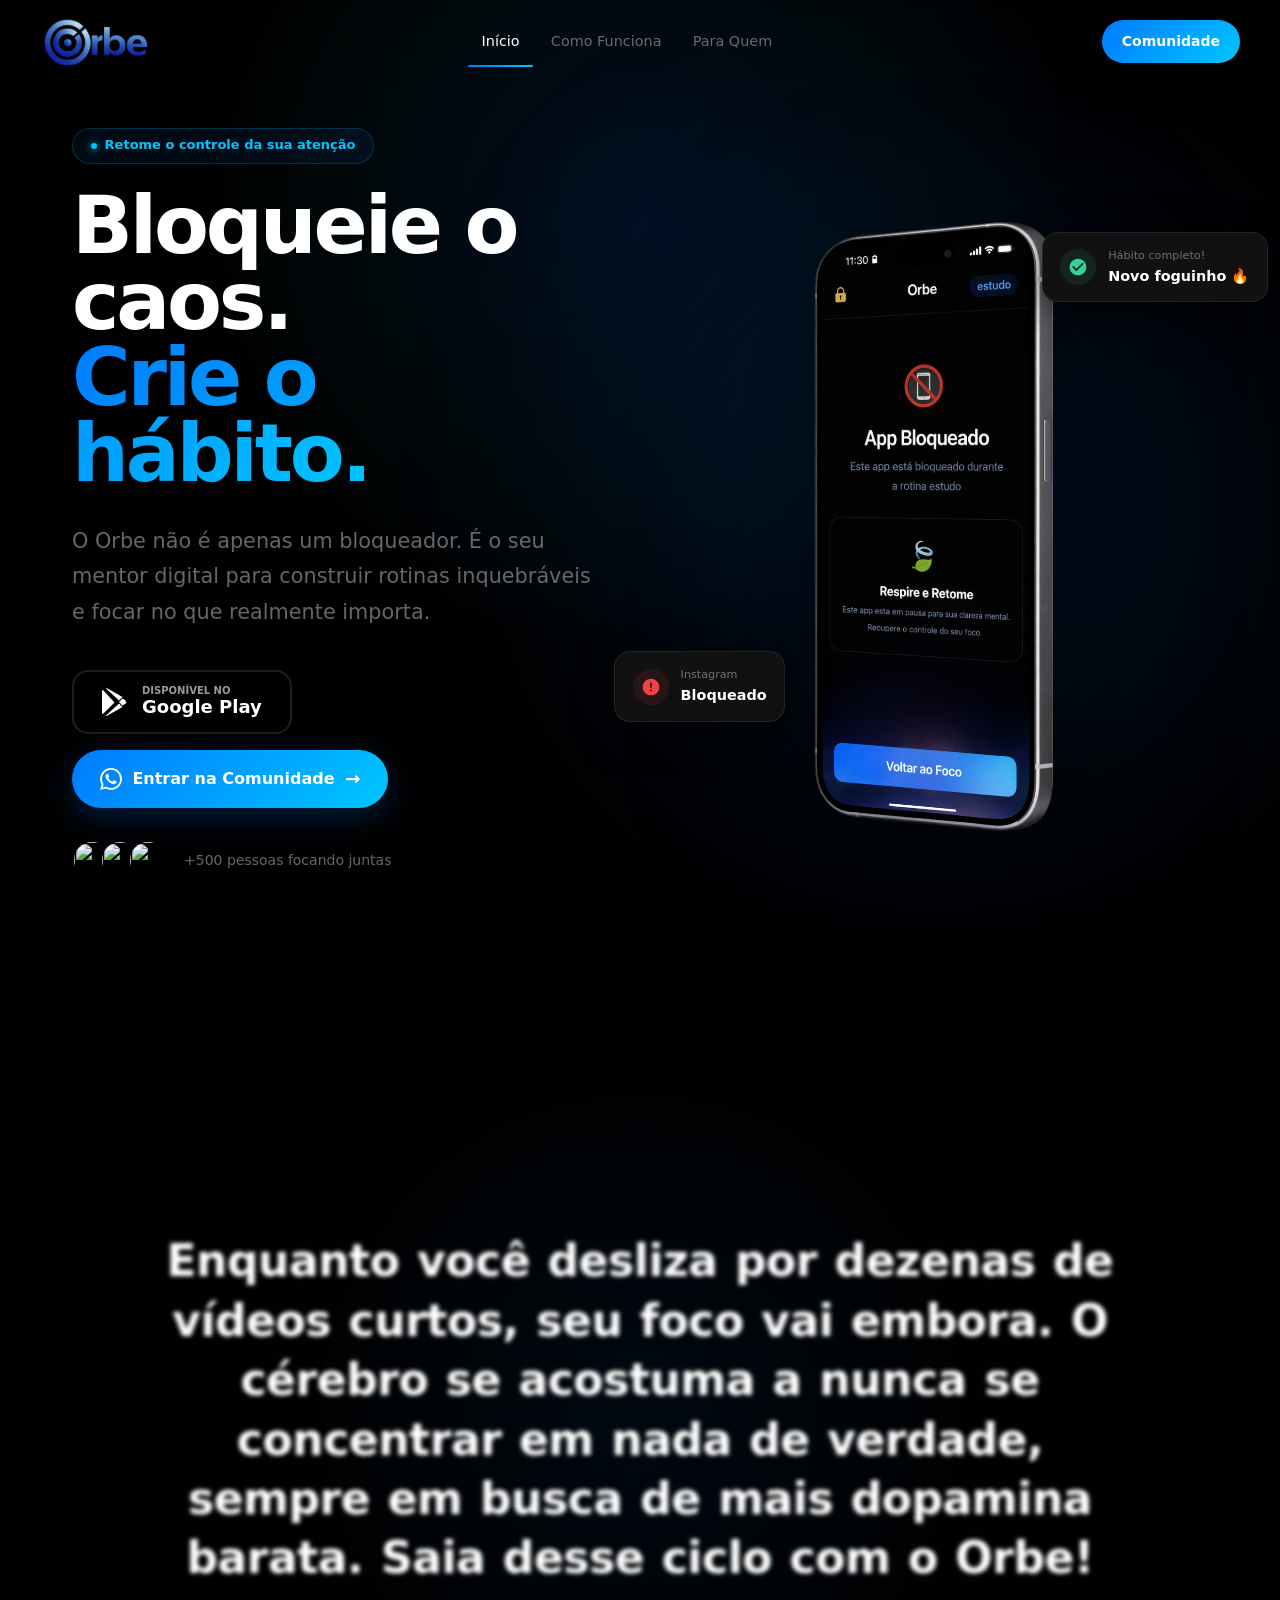
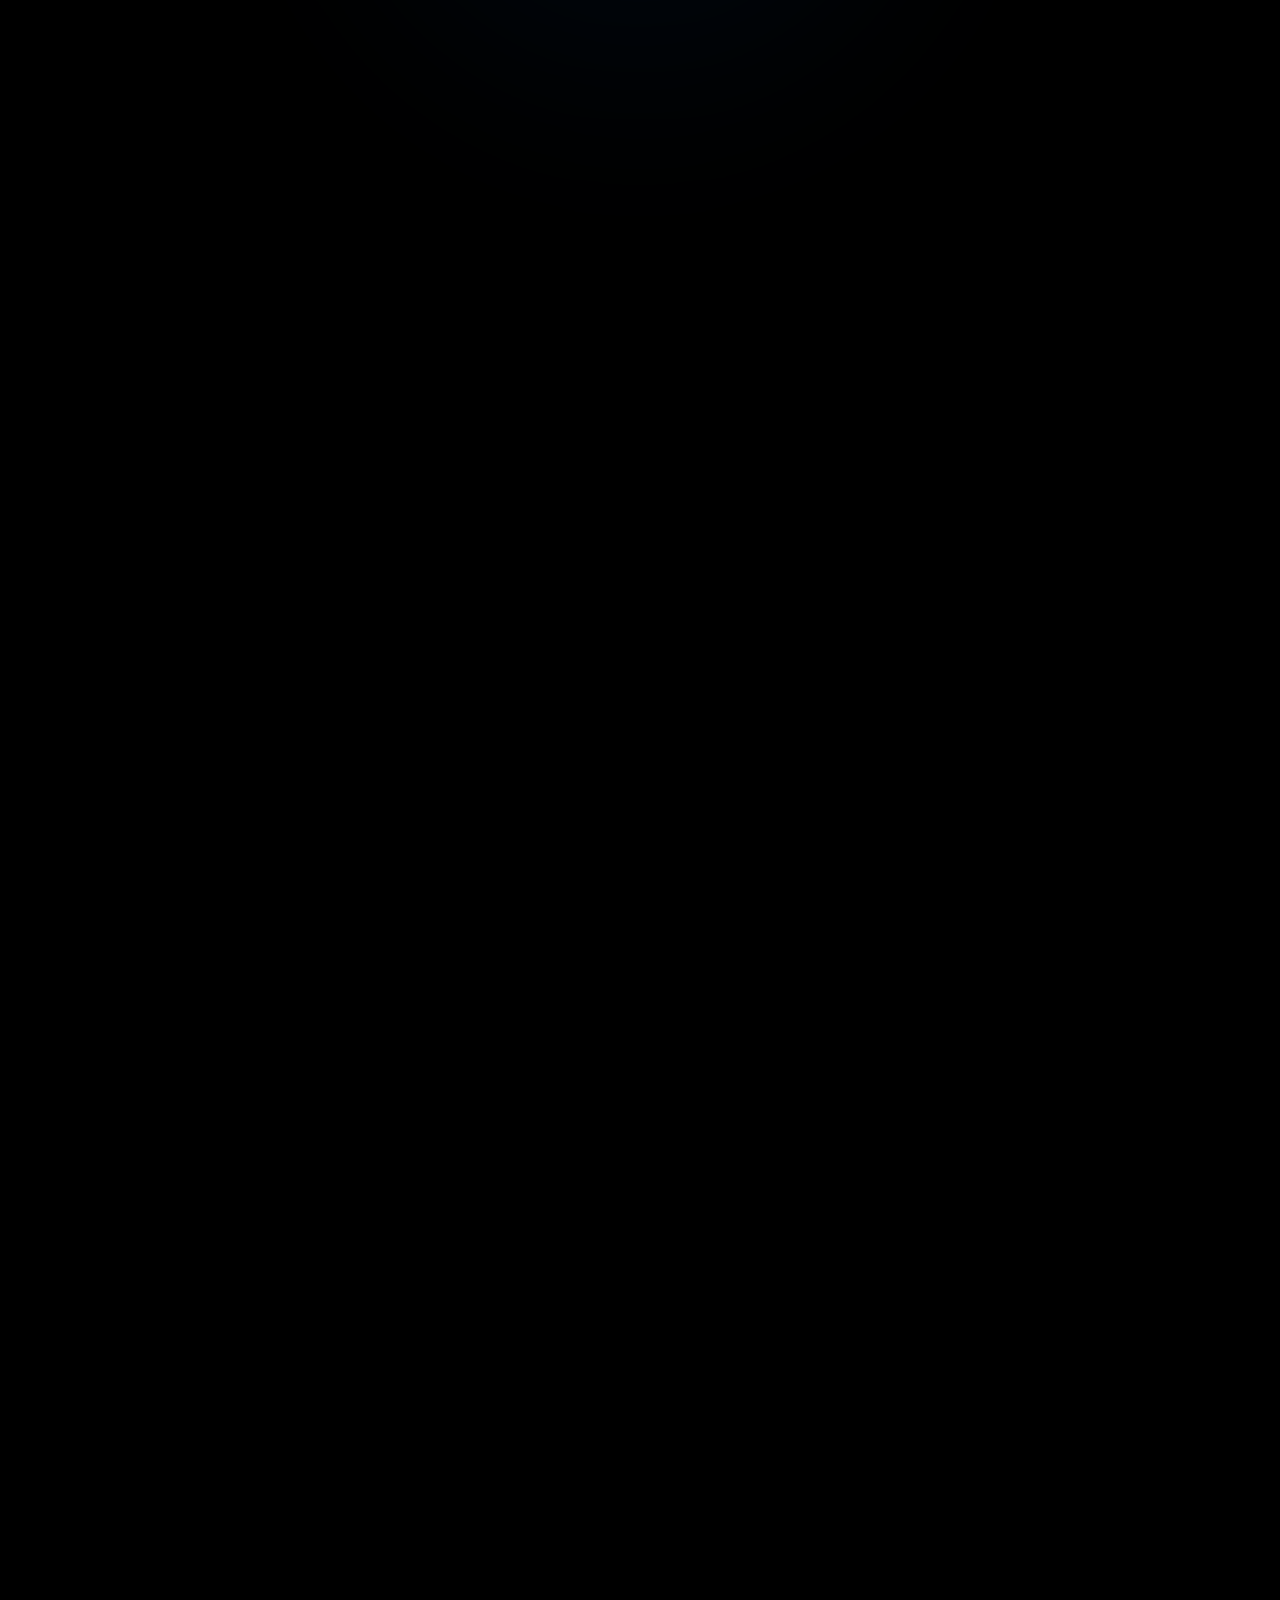
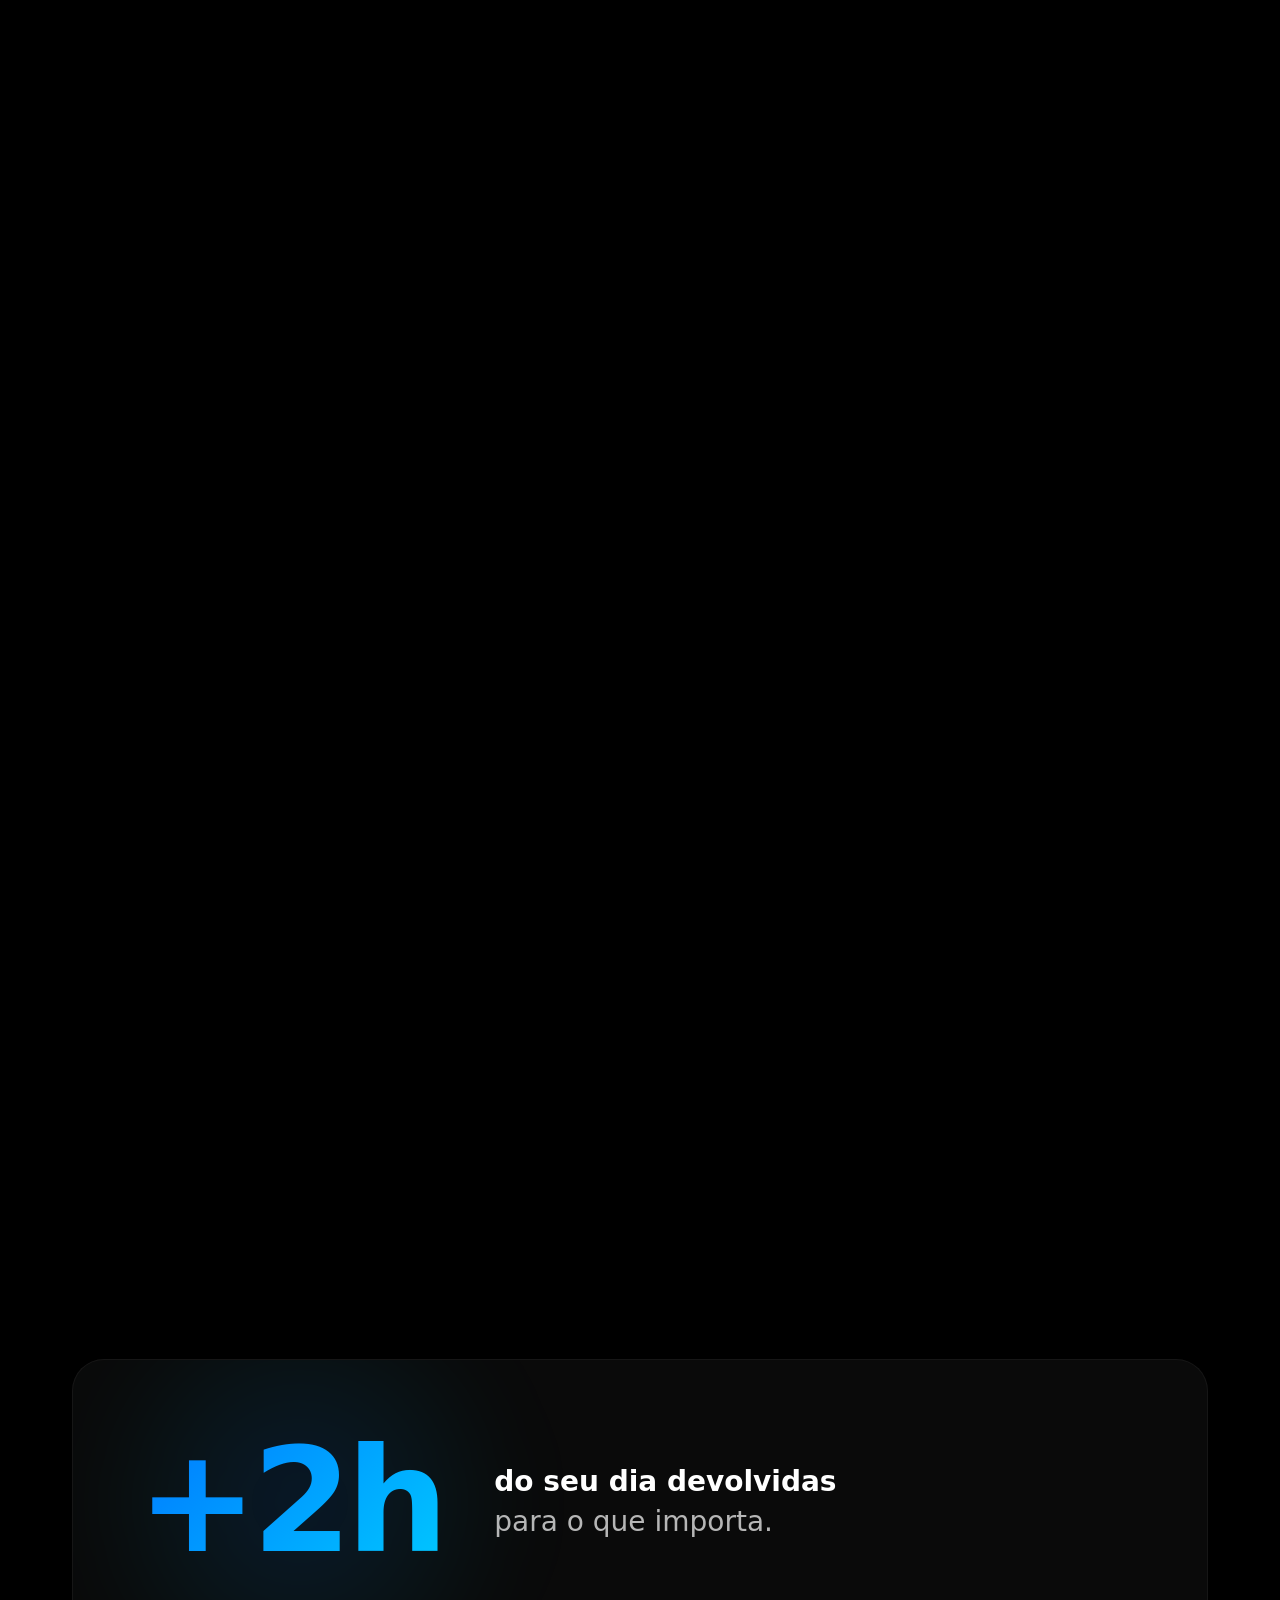
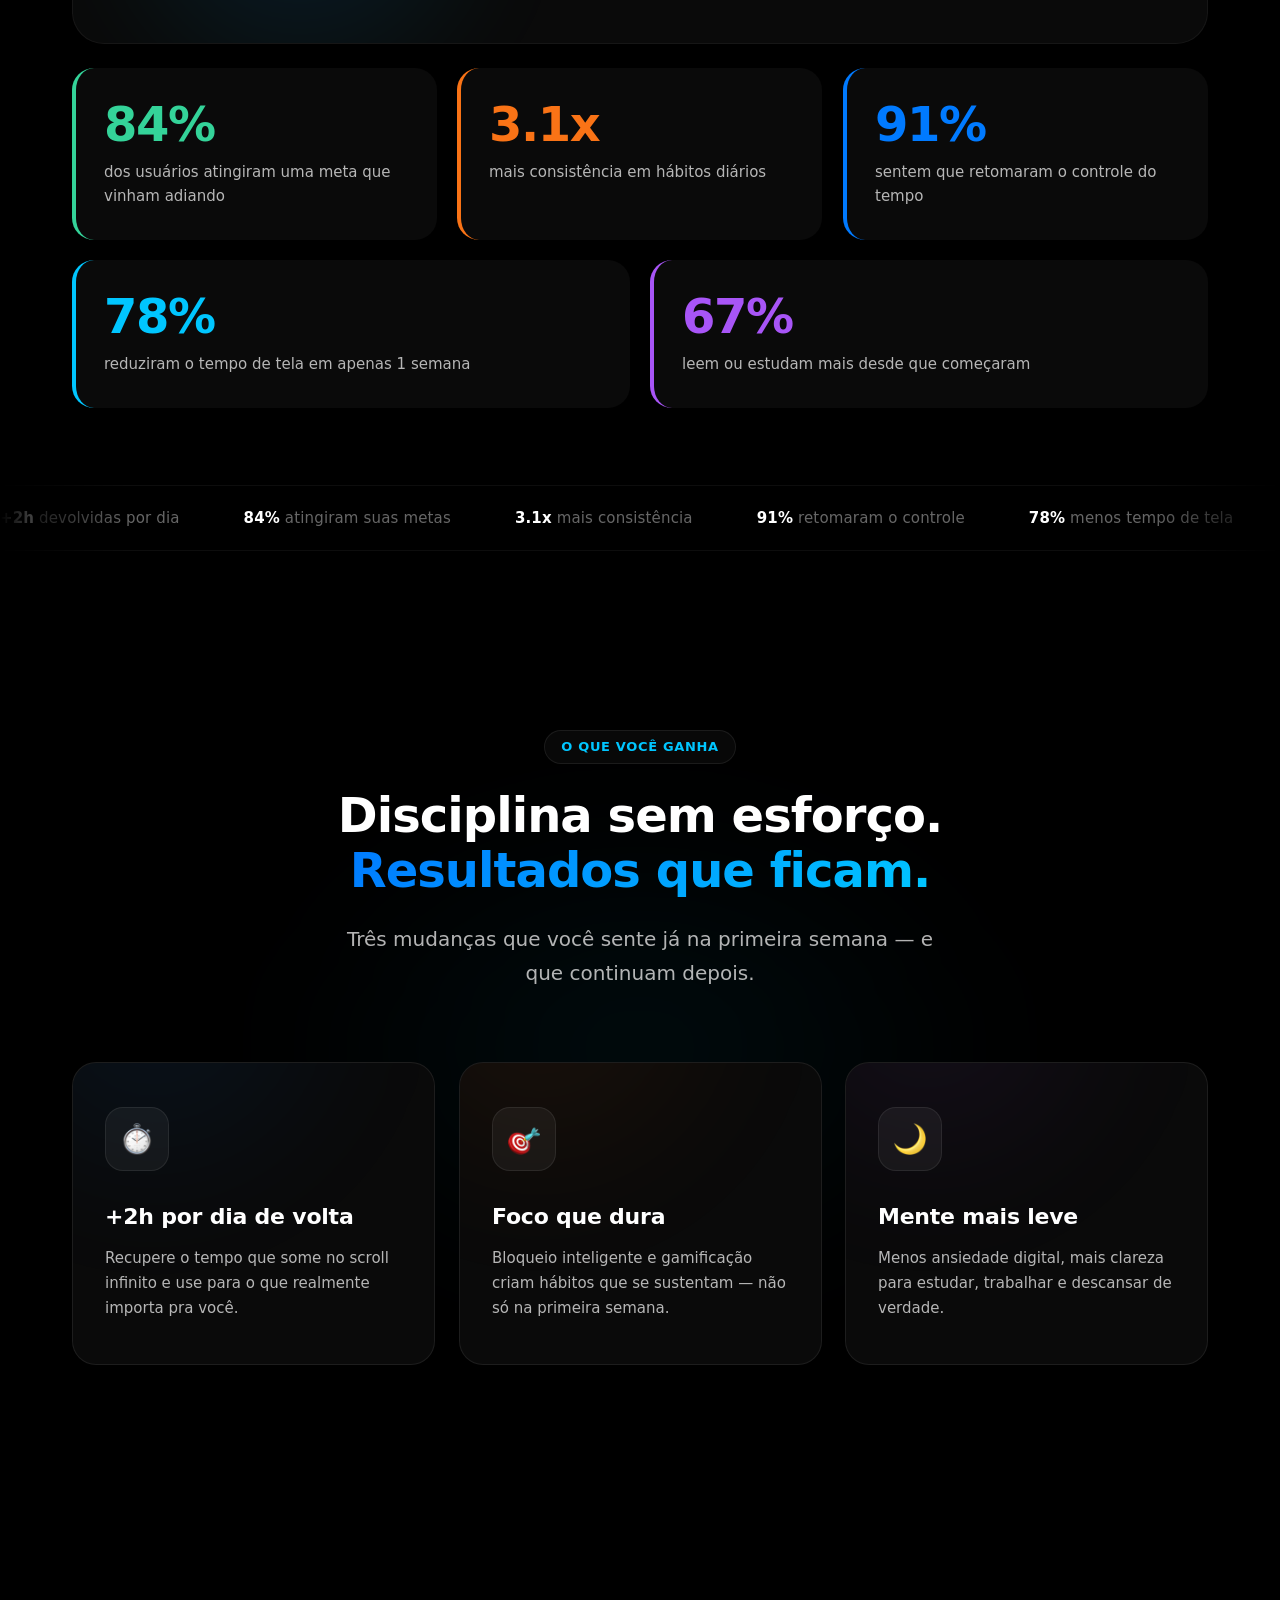
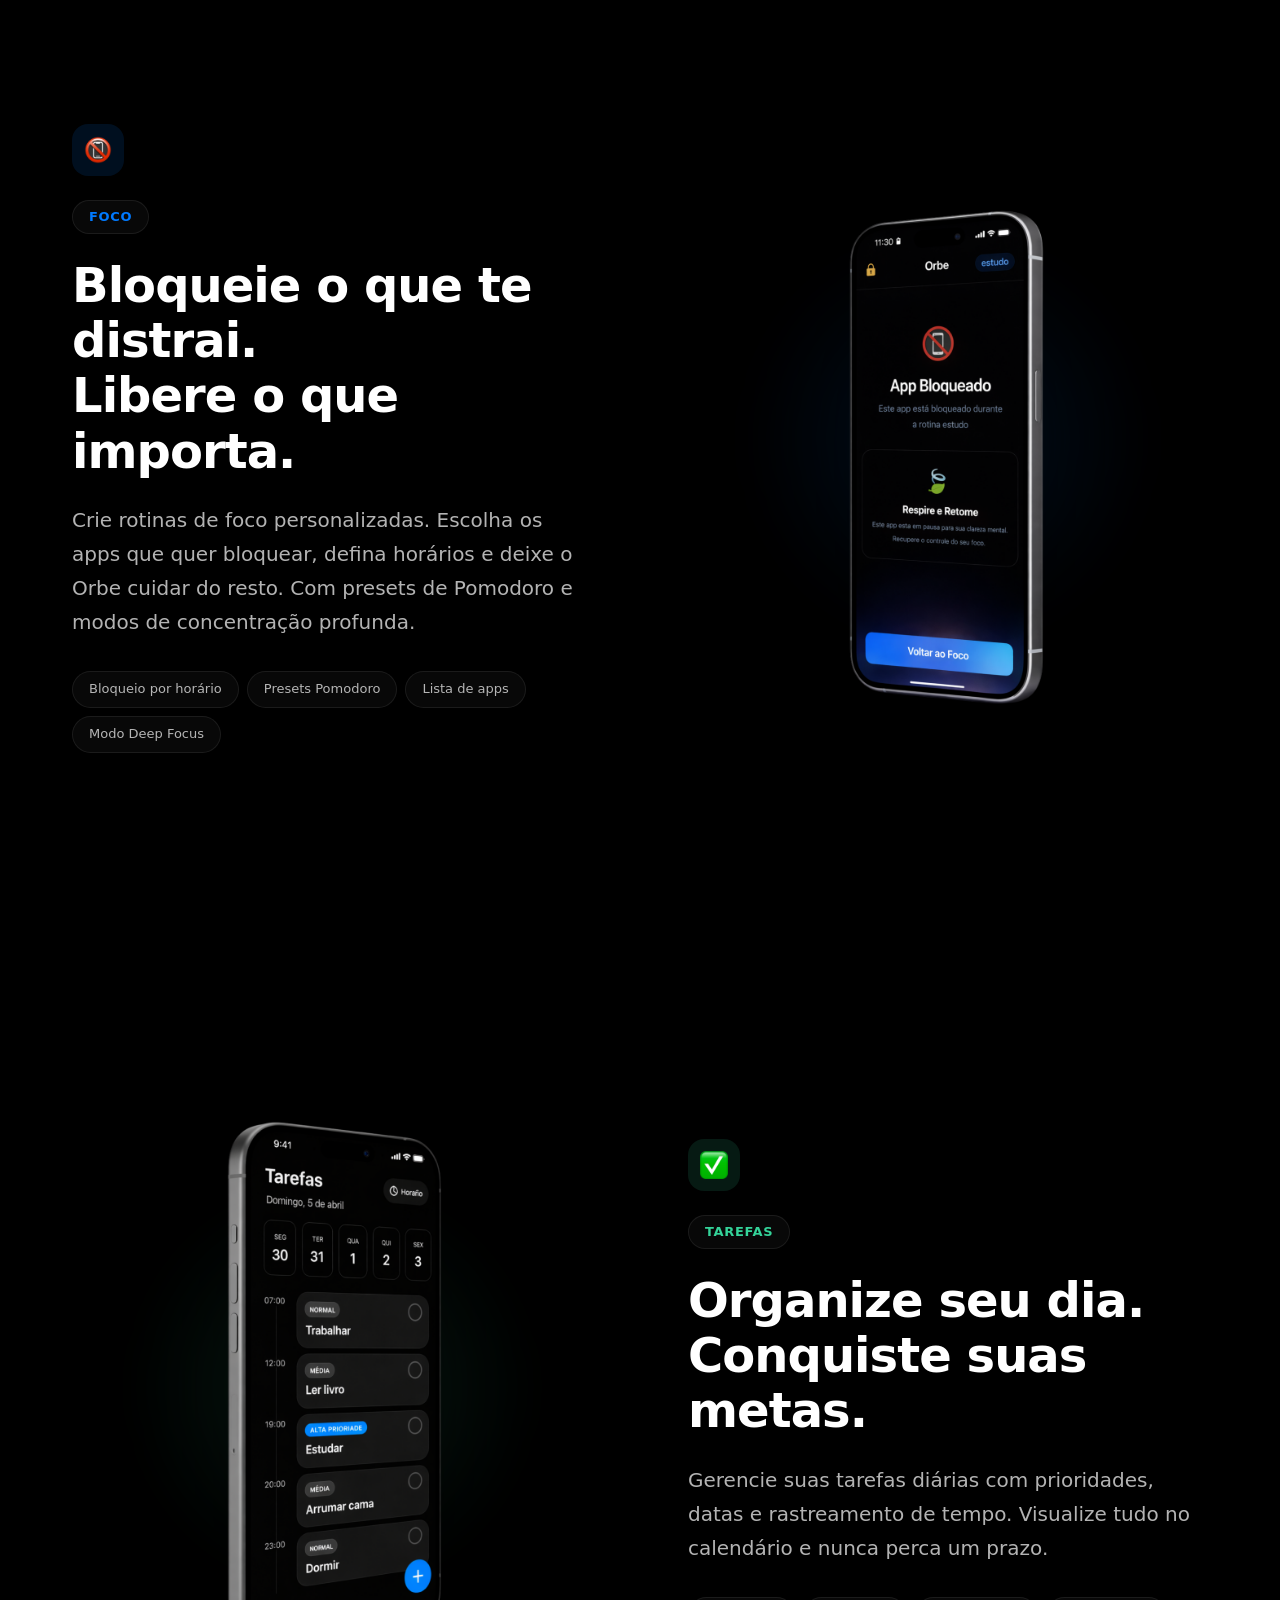
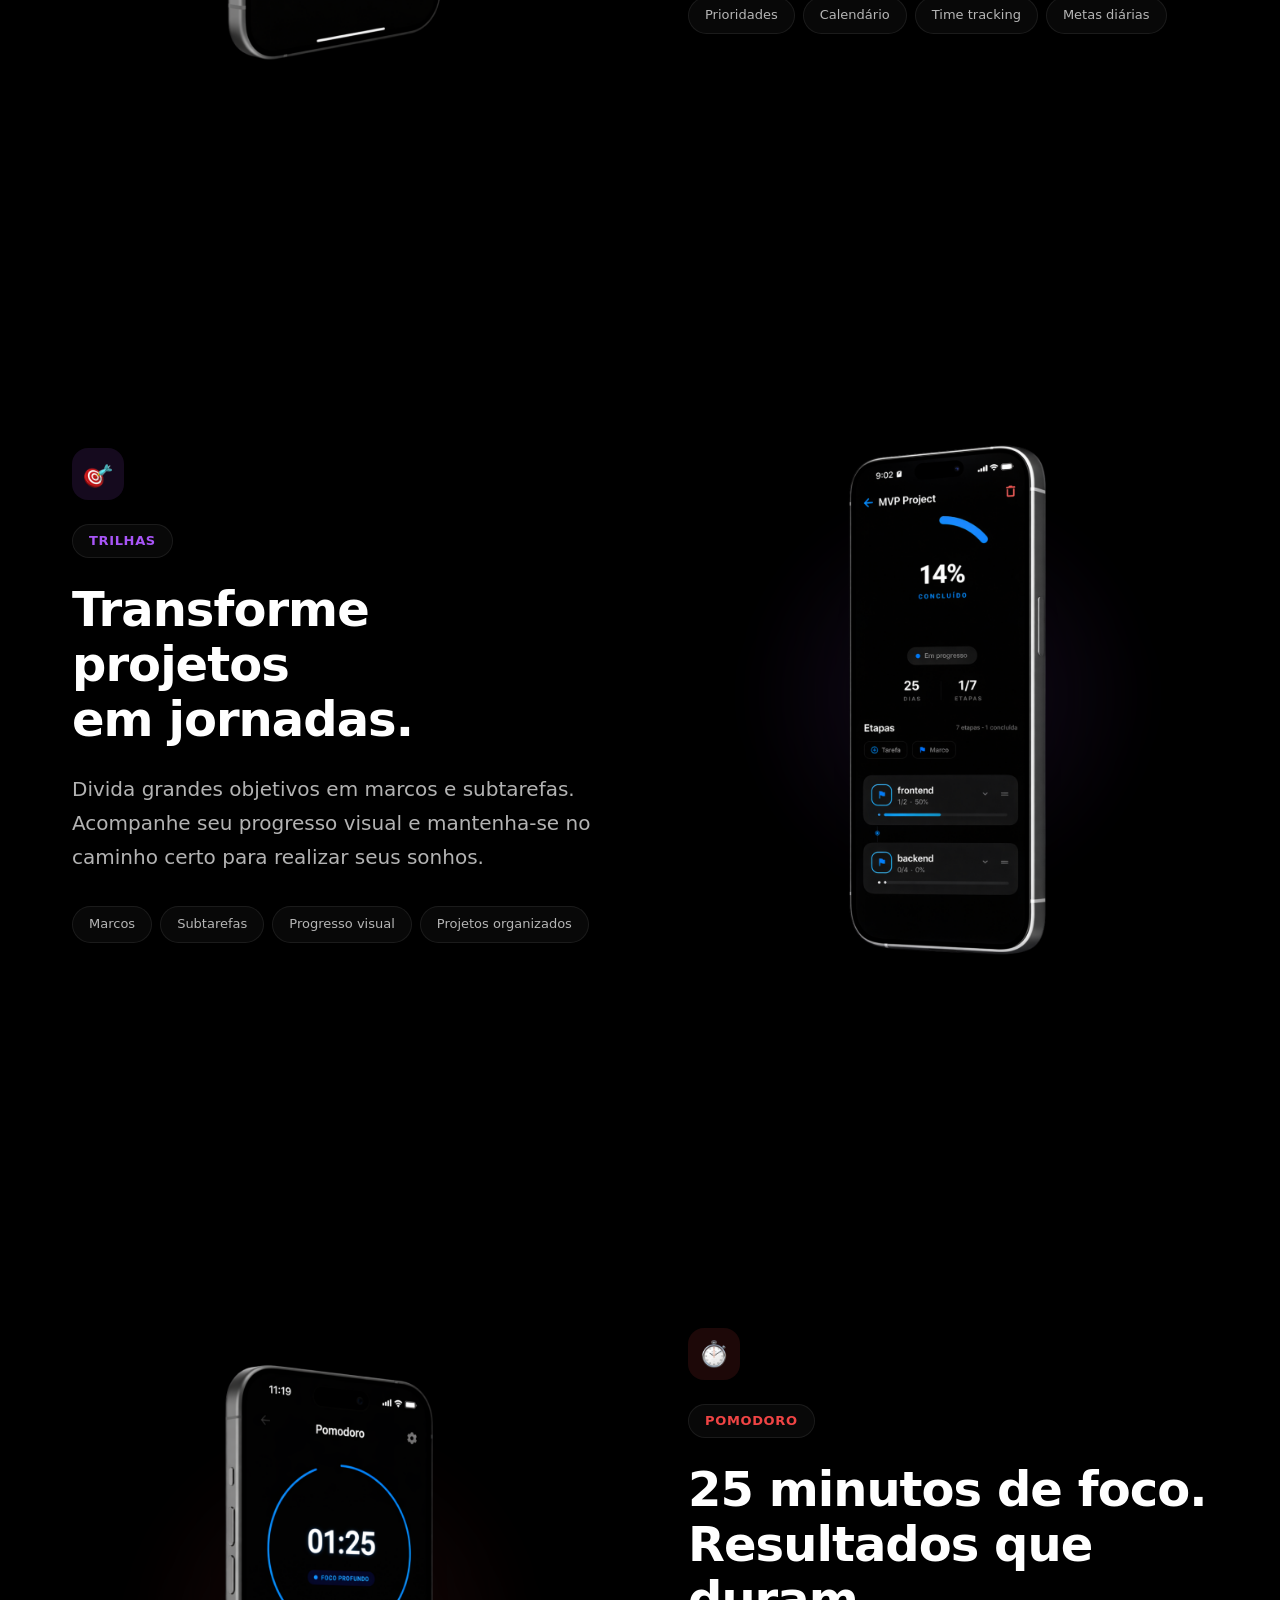
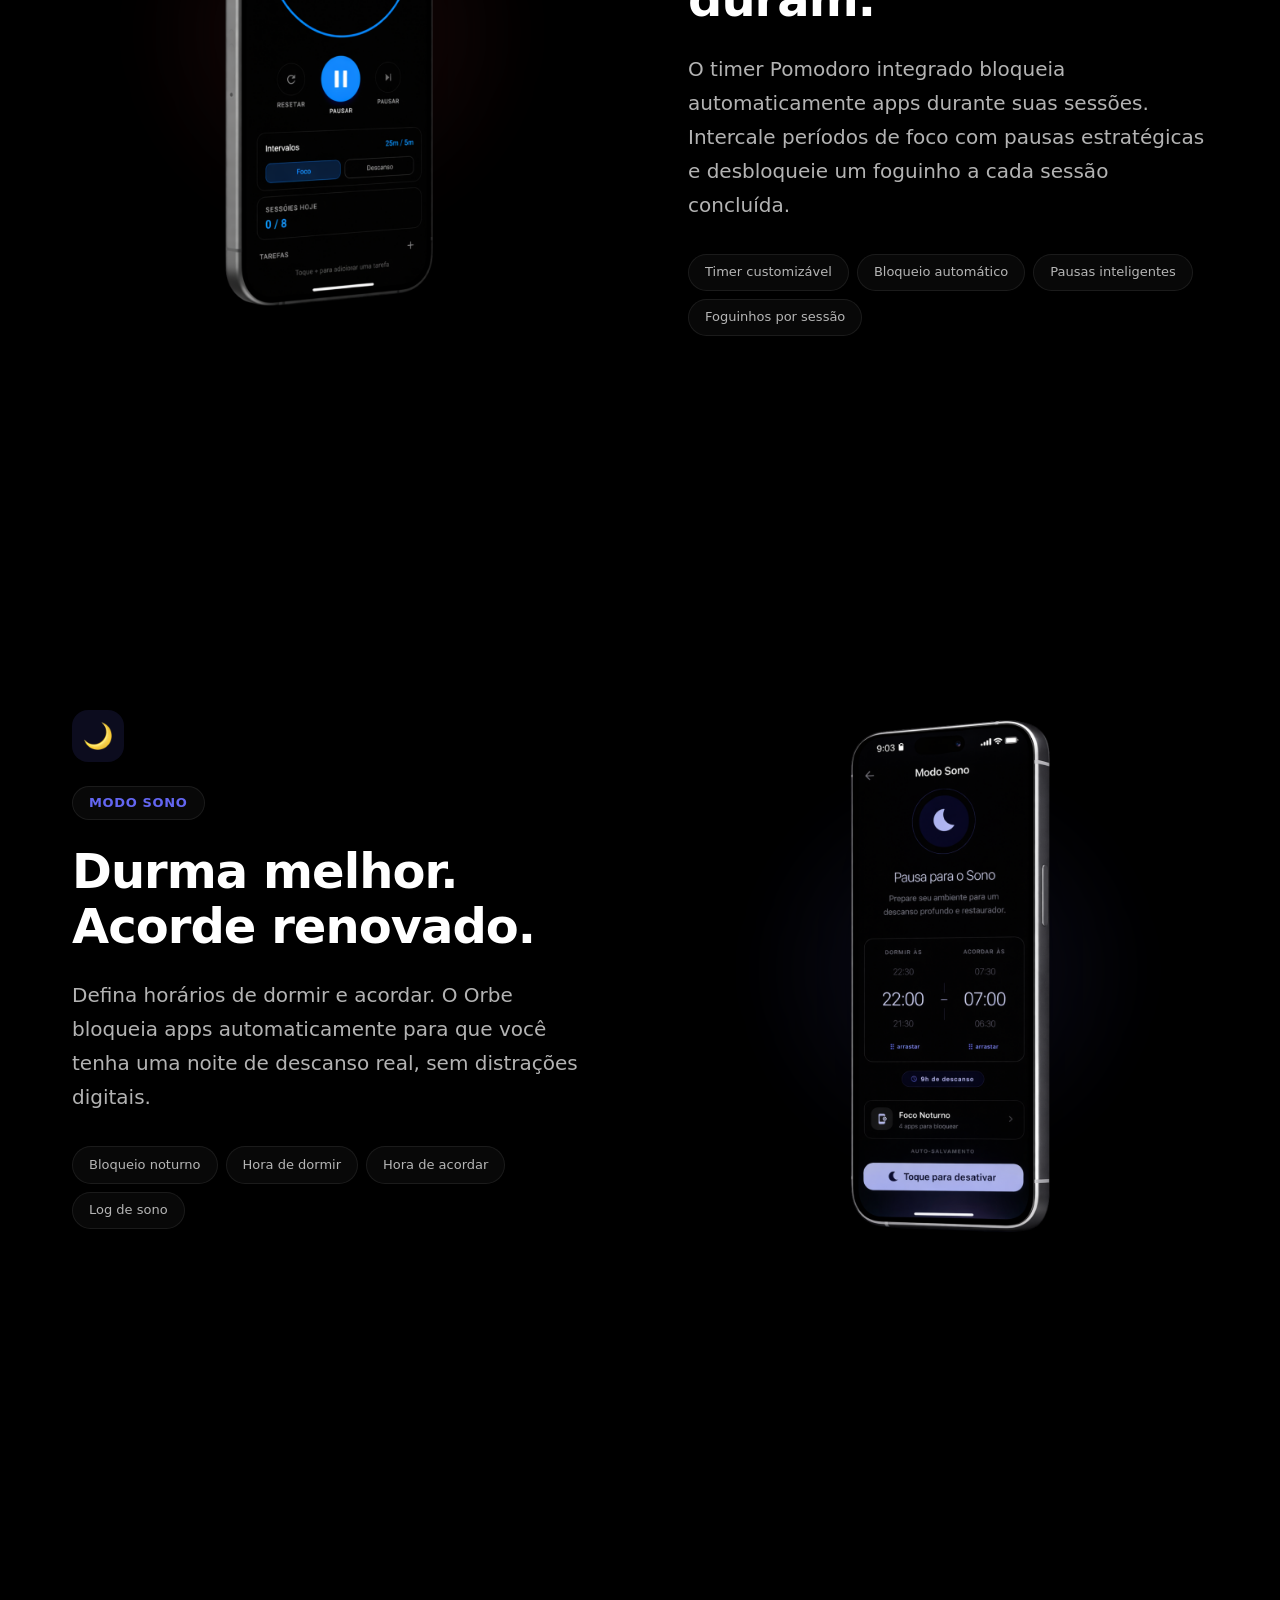
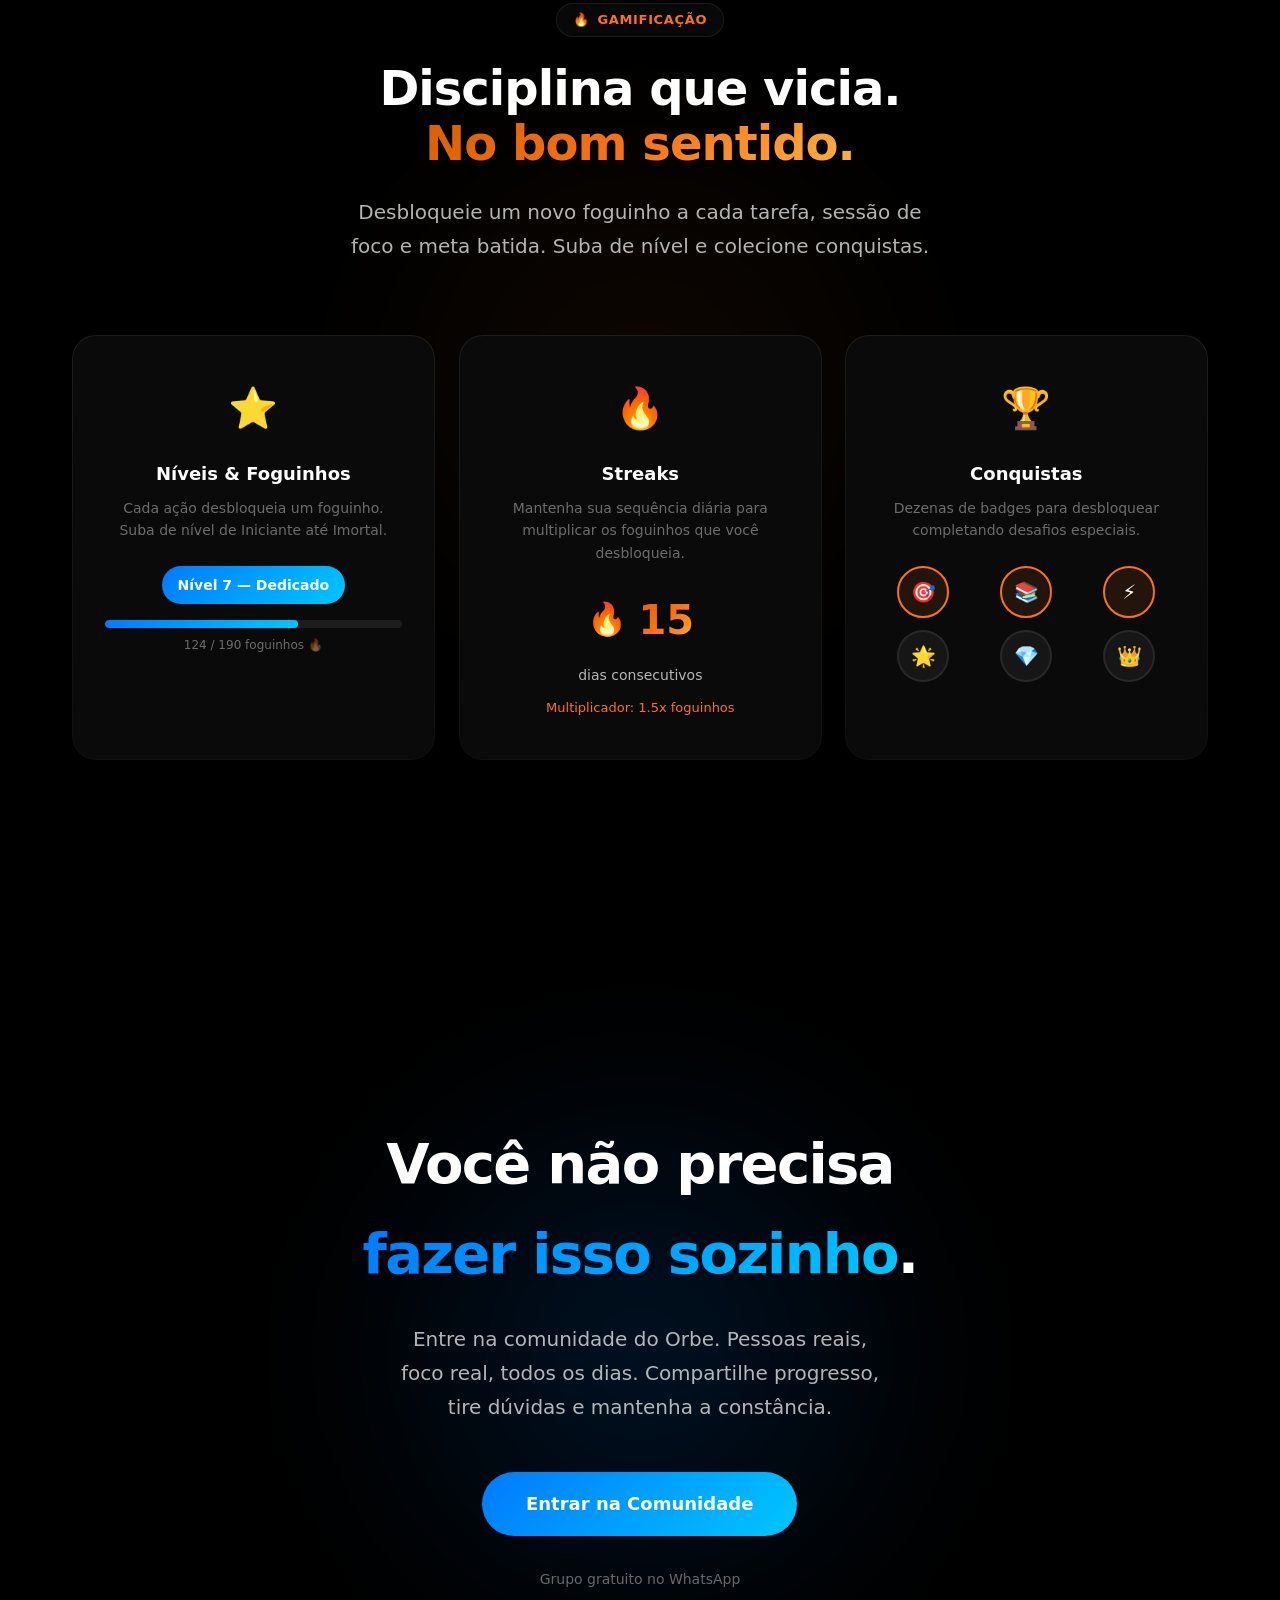
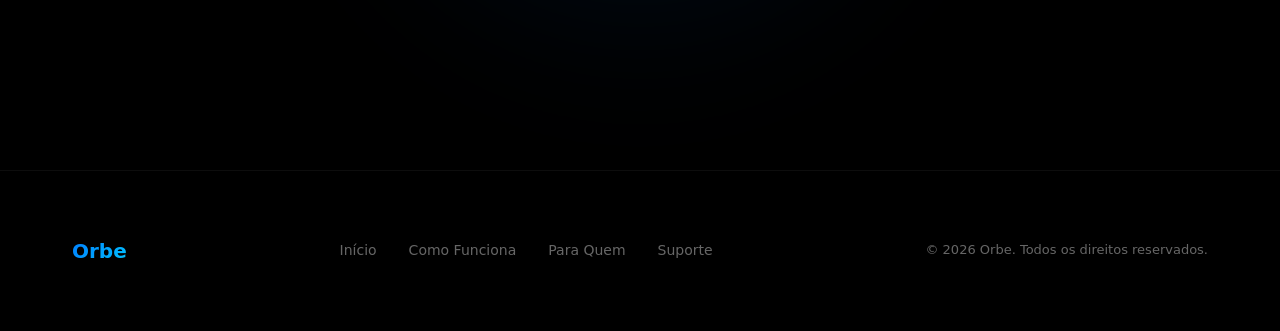
==== commit a50451c3: "Add Google Play button to homepage hero The hero only linked out to the WhatsApp community; add a Pl" ====
--- a/index.html
+++ b/index.html
@@ -56,6 +56,15 @@
             O Orbe não é apenas um bloqueador. É o seu mentor digital para construir rotinas inquebráveis e focar no que realmente importa.
           </p>
           <div class="hero-cta-row fade-up stagger-3">
+            <a href="https://play.google.com/store/apps/details?id=com.orbe.focus&hl=pt_BR" target="_blank" rel="noopener" class="store-btn store-btn--google" aria-label="Baixar Orbe na Google Play Store">
+              <svg viewBox="0 0 24 24" fill="currentColor" class="store-btn-icon" aria-hidden="true">
+                <path d="M3.18 23.76c.37.2.8.22 1.2.04l13.16-7.59-2.92-2.93L3.18 23.76zM.5 1.56C.19 1.9 0 2.42 0 3.1v17.8c0 .68.19 1.2.5 1.54l.08.08 9.97-9.97v-.23L.58 1.48.5 1.56zM20.3 10.61l-2.76-1.59L14.59 12l2.95 2.95 2.77-1.6c.79-.45.79-1.19 0-1.74zM4.38.2L17.55 7.8l-2.93 2.92L3.18.24c.4-.18.83-.16 1.2-.04z"/>
+              </svg>
+              <span>
+                <span class="store-btn-label">Disponível no</span>
+                <span class="store-btn-name">Google Play</span>
+              </span>
+            </a>
             <a href="https://chat.whatsapp.com/L6nYBeawqcr3n5yZ4AAskz" target="_blank" class="btn-community">
               <svg viewBox="0 0 24 24" fill="currentColor" class="btn-community-icon">
                 <path d="M17.472 14.382c-.297-.149-1.758-.867-2.03-.967-.273-.099-.471-.148-.67.15-.197.297-.767.966-.94 1.164-.173.199-.347.223-.644.075-.297-.15-1.255-.463-2.39-1.475-.883-.788-1.48-1.761-1.653-2.059-.173-.297-.018-.458.13-.606.134-.133.298-.347.446-.52.149-.174.198-.298.297-.497.099-.198.05-.371-.025-.52-.075-.149-.669-1.612-.916-2.207-.242-.579-.487-.5-.669-.51-.173-.008-.371-.01-.57-.01-.198 0-.52.074-.792.372-.272.297-1.04 1.016-1.04 2.479 0 1.462 1.065 2.875 1.213 3.074.149.198 2.096 3.2 5.077 4.487.709.306 1.262.489 1.694.625.712.227 1.36.195 1.871.118.571-.085 1.758-.719 2.006-1.413.248-.694.248-1.289.173-1.413-.074-.124-.272-.198-.57-.347m-5.421 7.403h-.004a9.87 9.87 0 01-5.031-1.378l-.361-.214-3.741.982.998-3.648-.235-.374a9.86 9.86 0 01-1.51-5.26c.001-5.45 4.436-9.884 9.888-9.884 2.64 0 5.122 1.03 6.988 2.898a9.825 9.825 0 012.893 6.994c-.003 5.45-4.437 9.884-9.885 9.884m8.413-18.297A11.815 11.815 0 0012.05 0C5.495 0 .16 5.335.157 11.892c0 2.096.547 4.142 1.588 5.945L.057 24l6.305-1.654a11.882 11.882 0 005.683 1.448h.005c6.554 0 11.89-5.335 11.893-11.893a11.821 11.821 0 00-3.48-8.413z"/>
@@ -491,5 +500,6 @@
 
   <script src="https://cdn.jsdelivr.net/npm/three@0.147.0/build/three.min.js" defer></script>
   <script src="js/main.js"></script>
+  <script defer src="/_vercel/insights/script.js"></script>
 </body>
 </html>
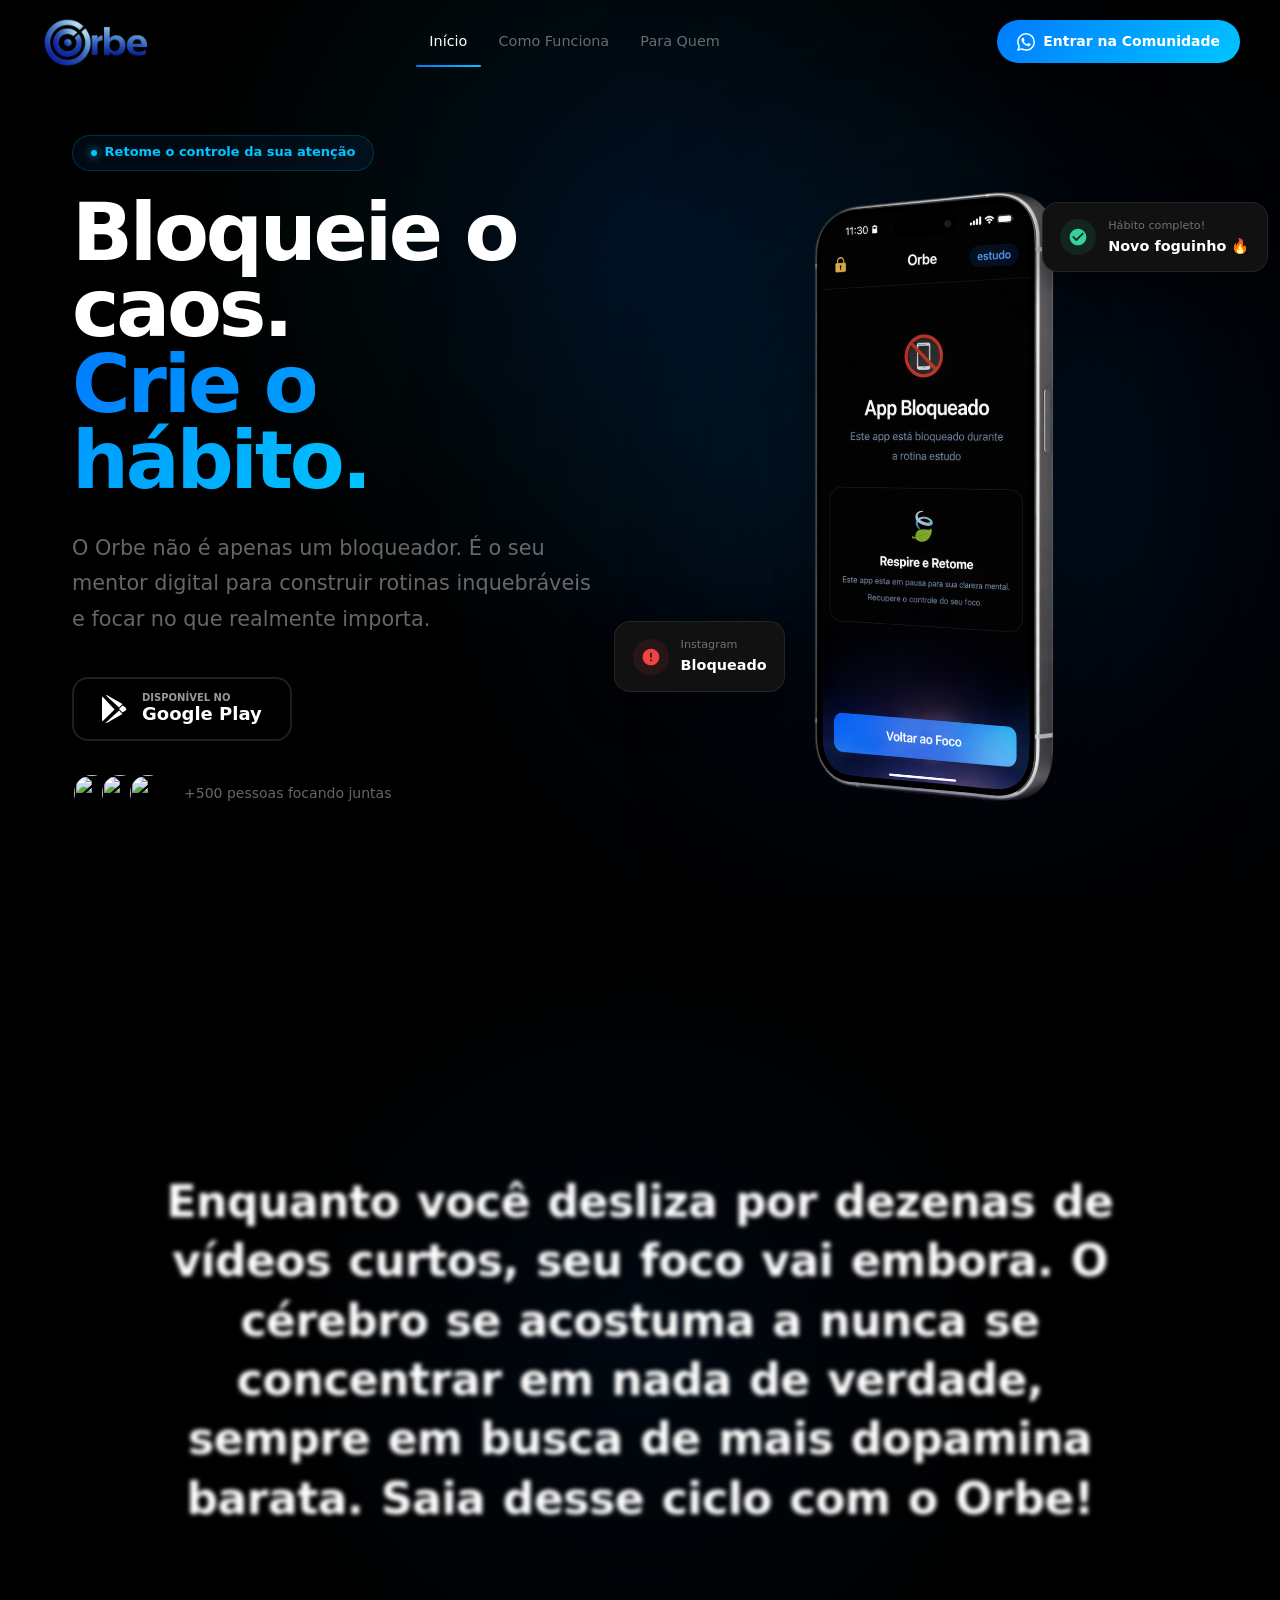
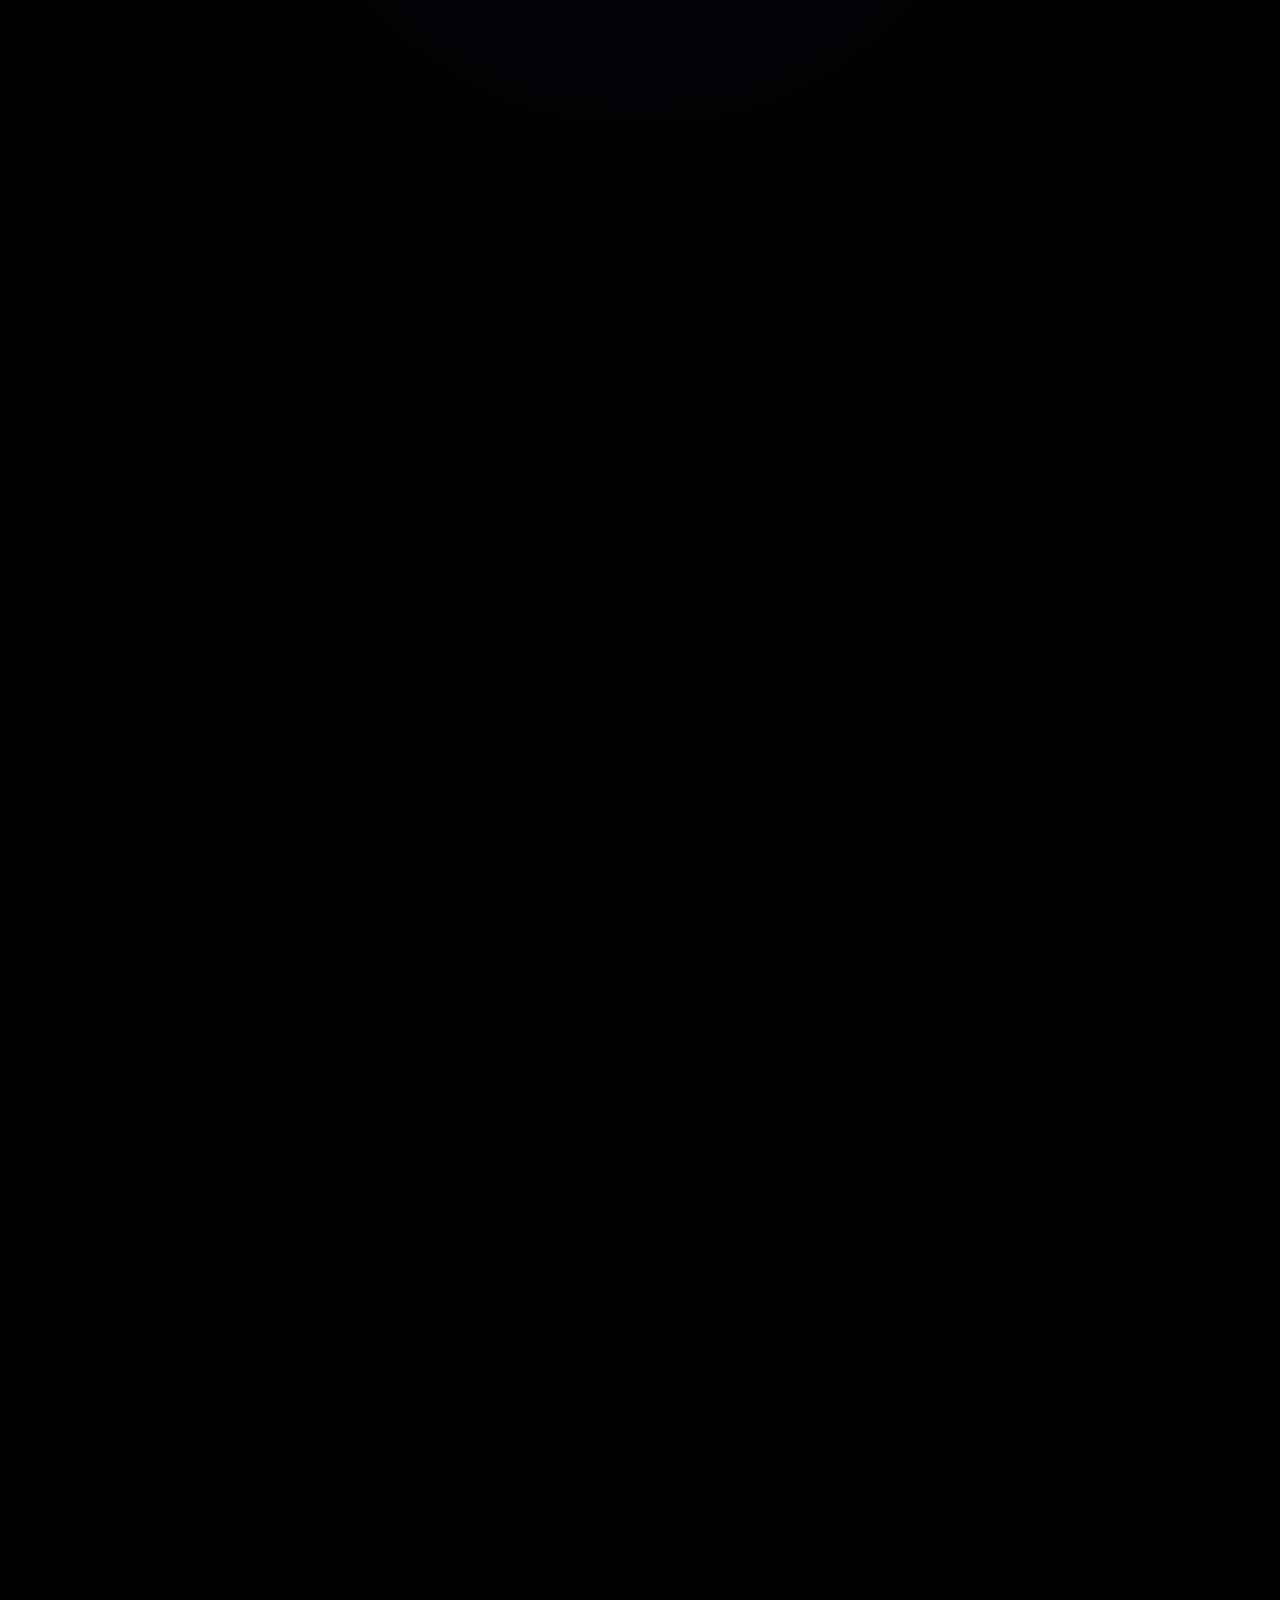
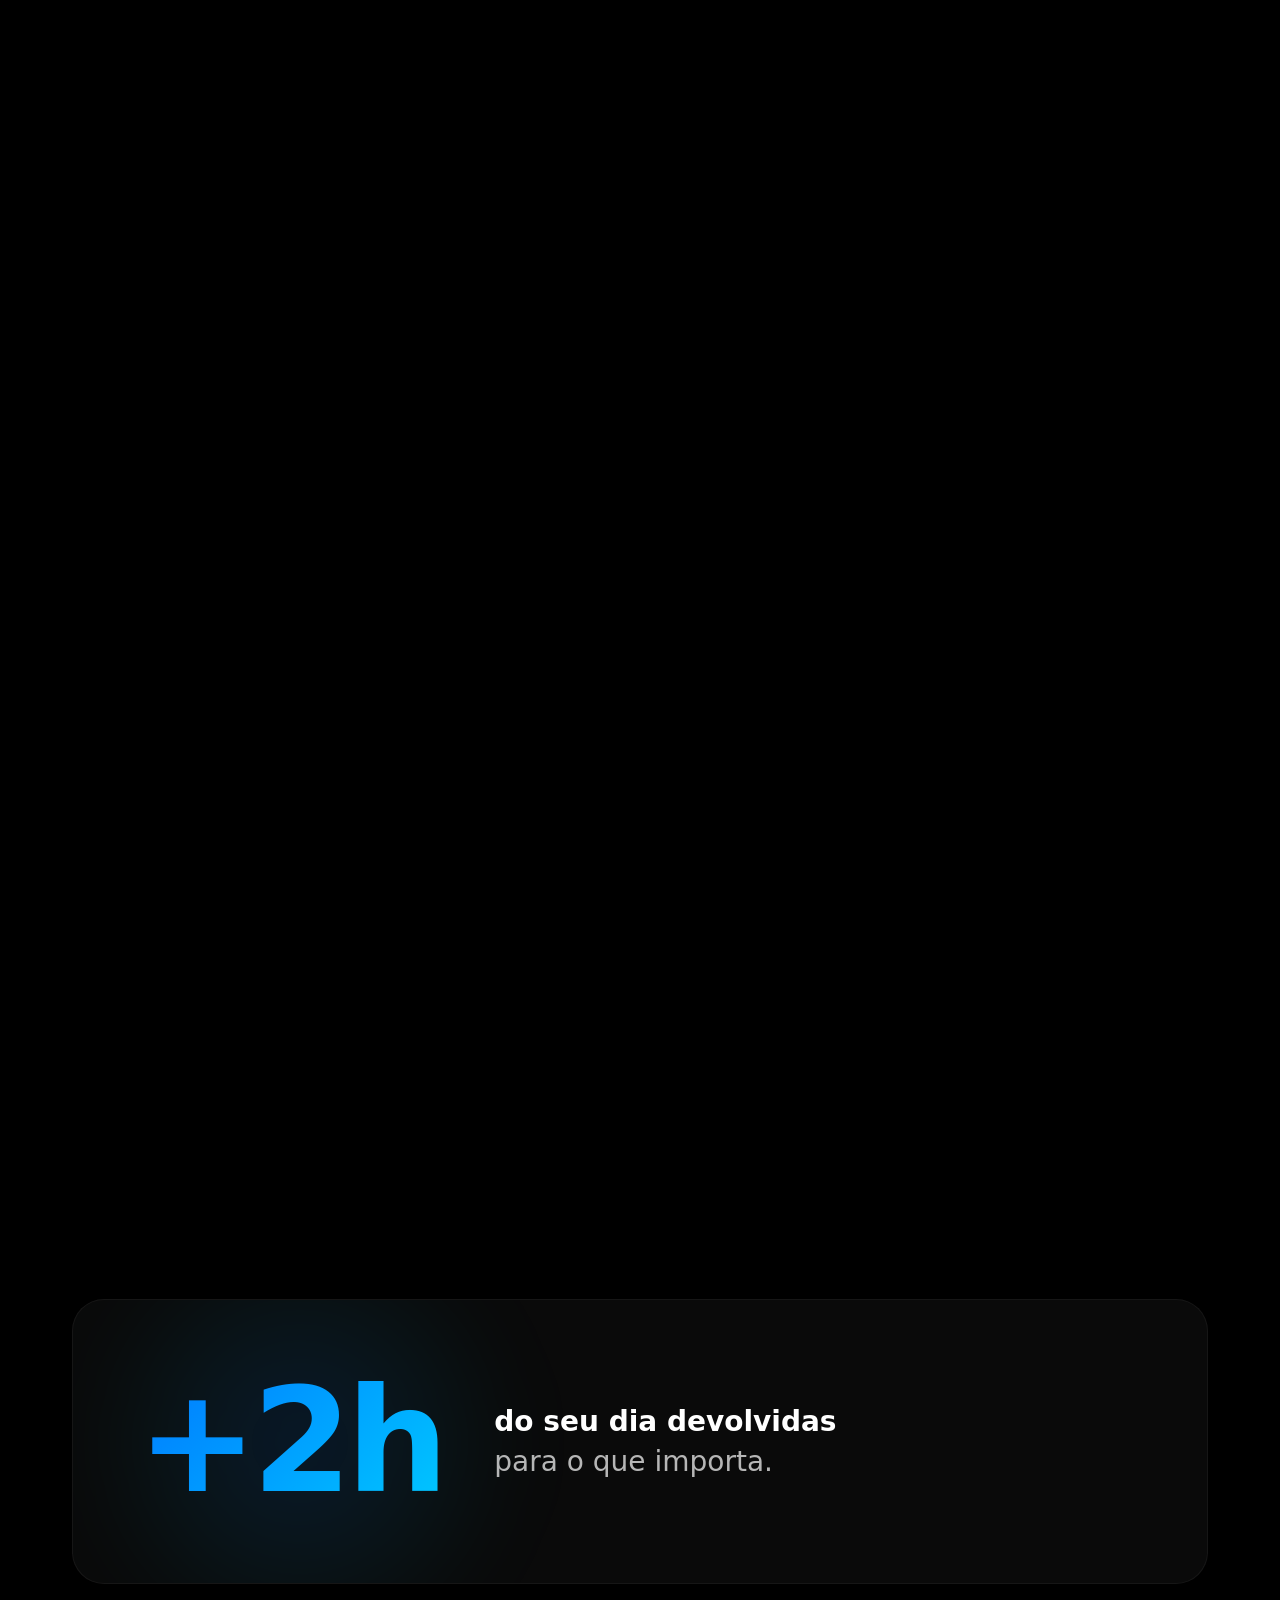
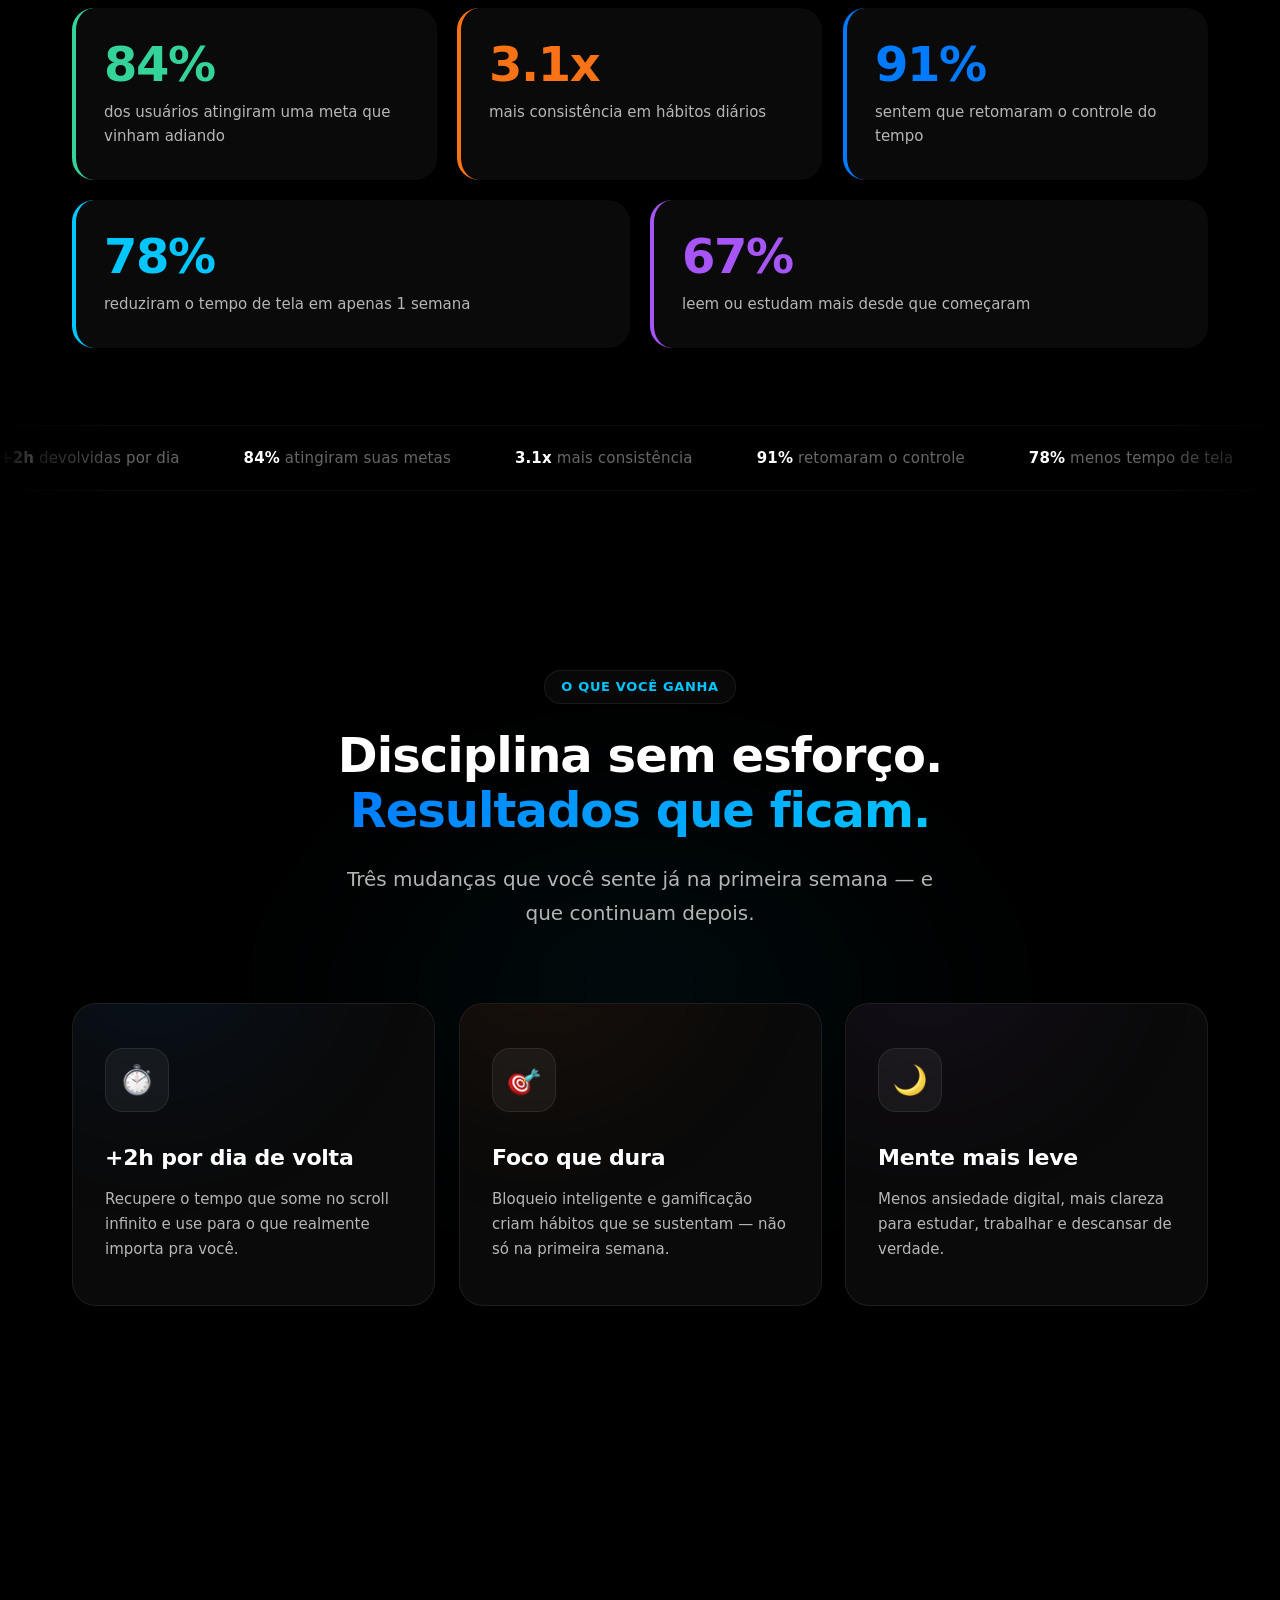
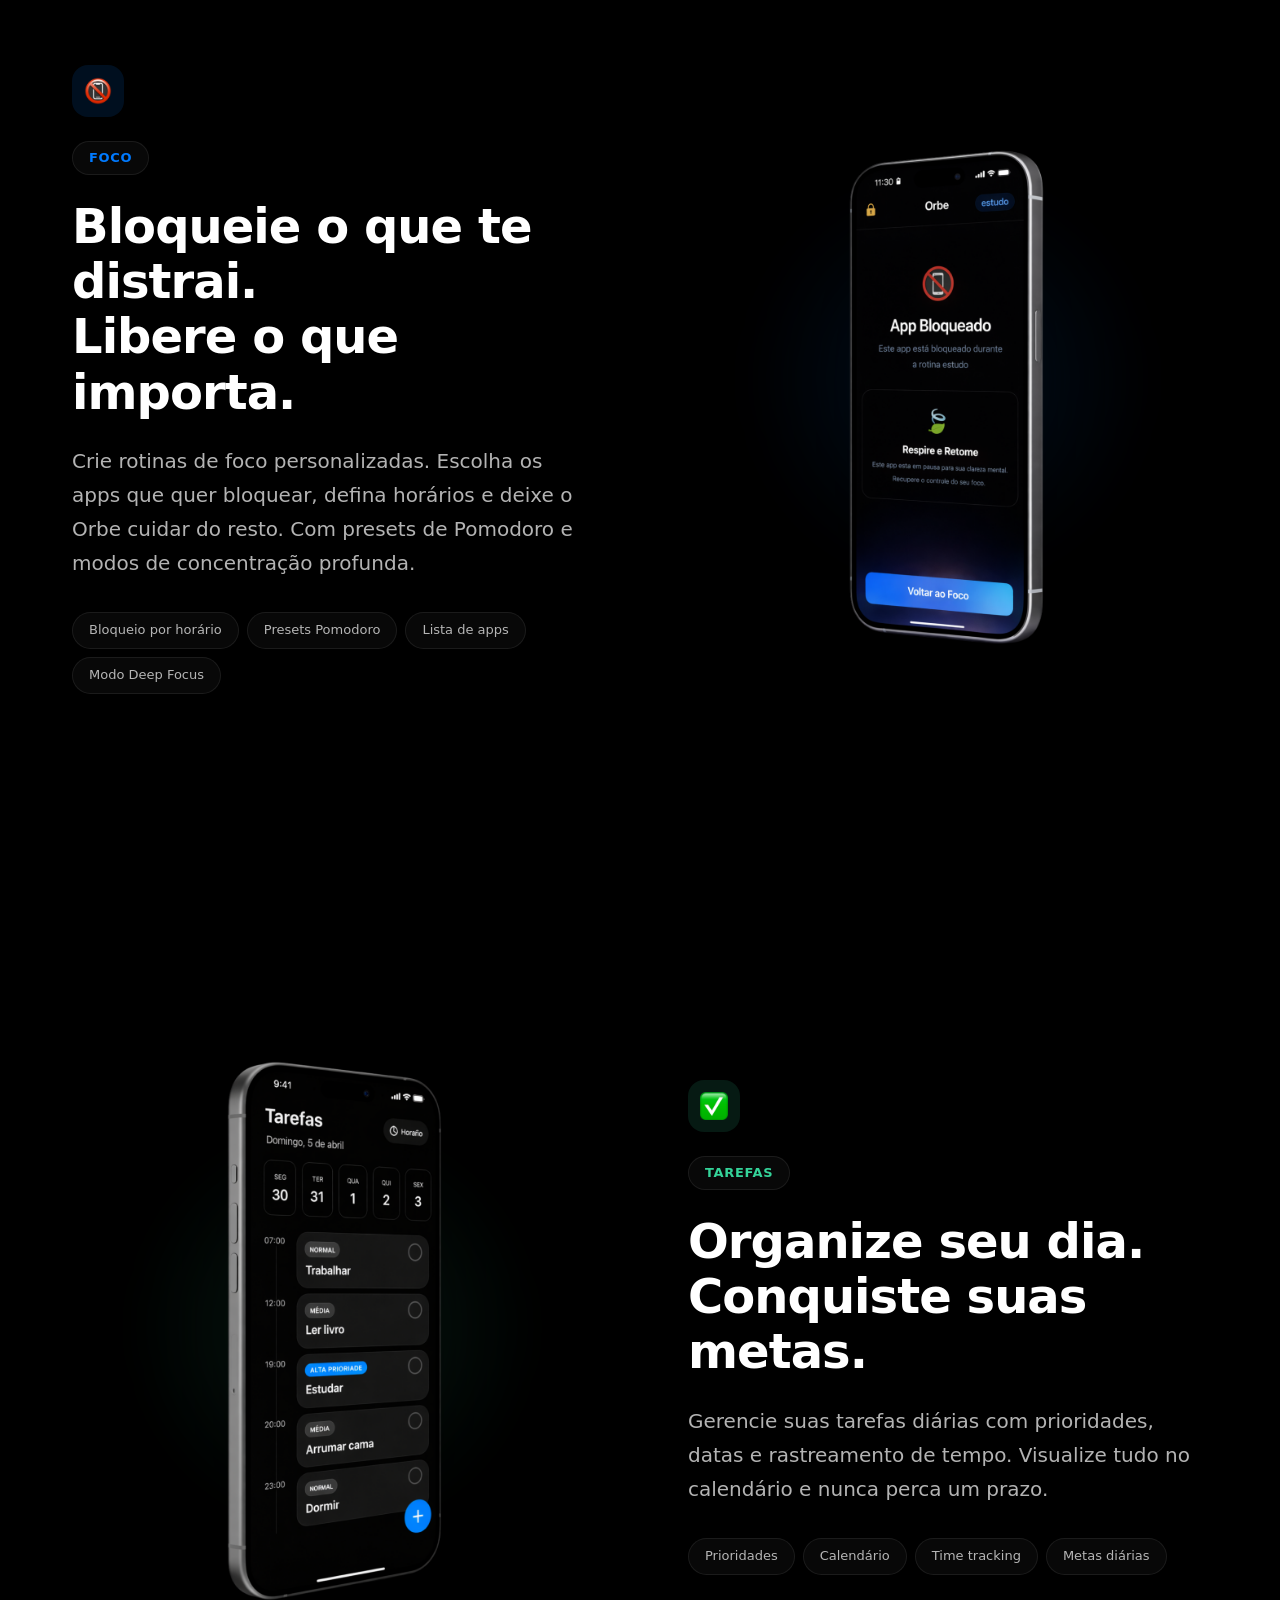
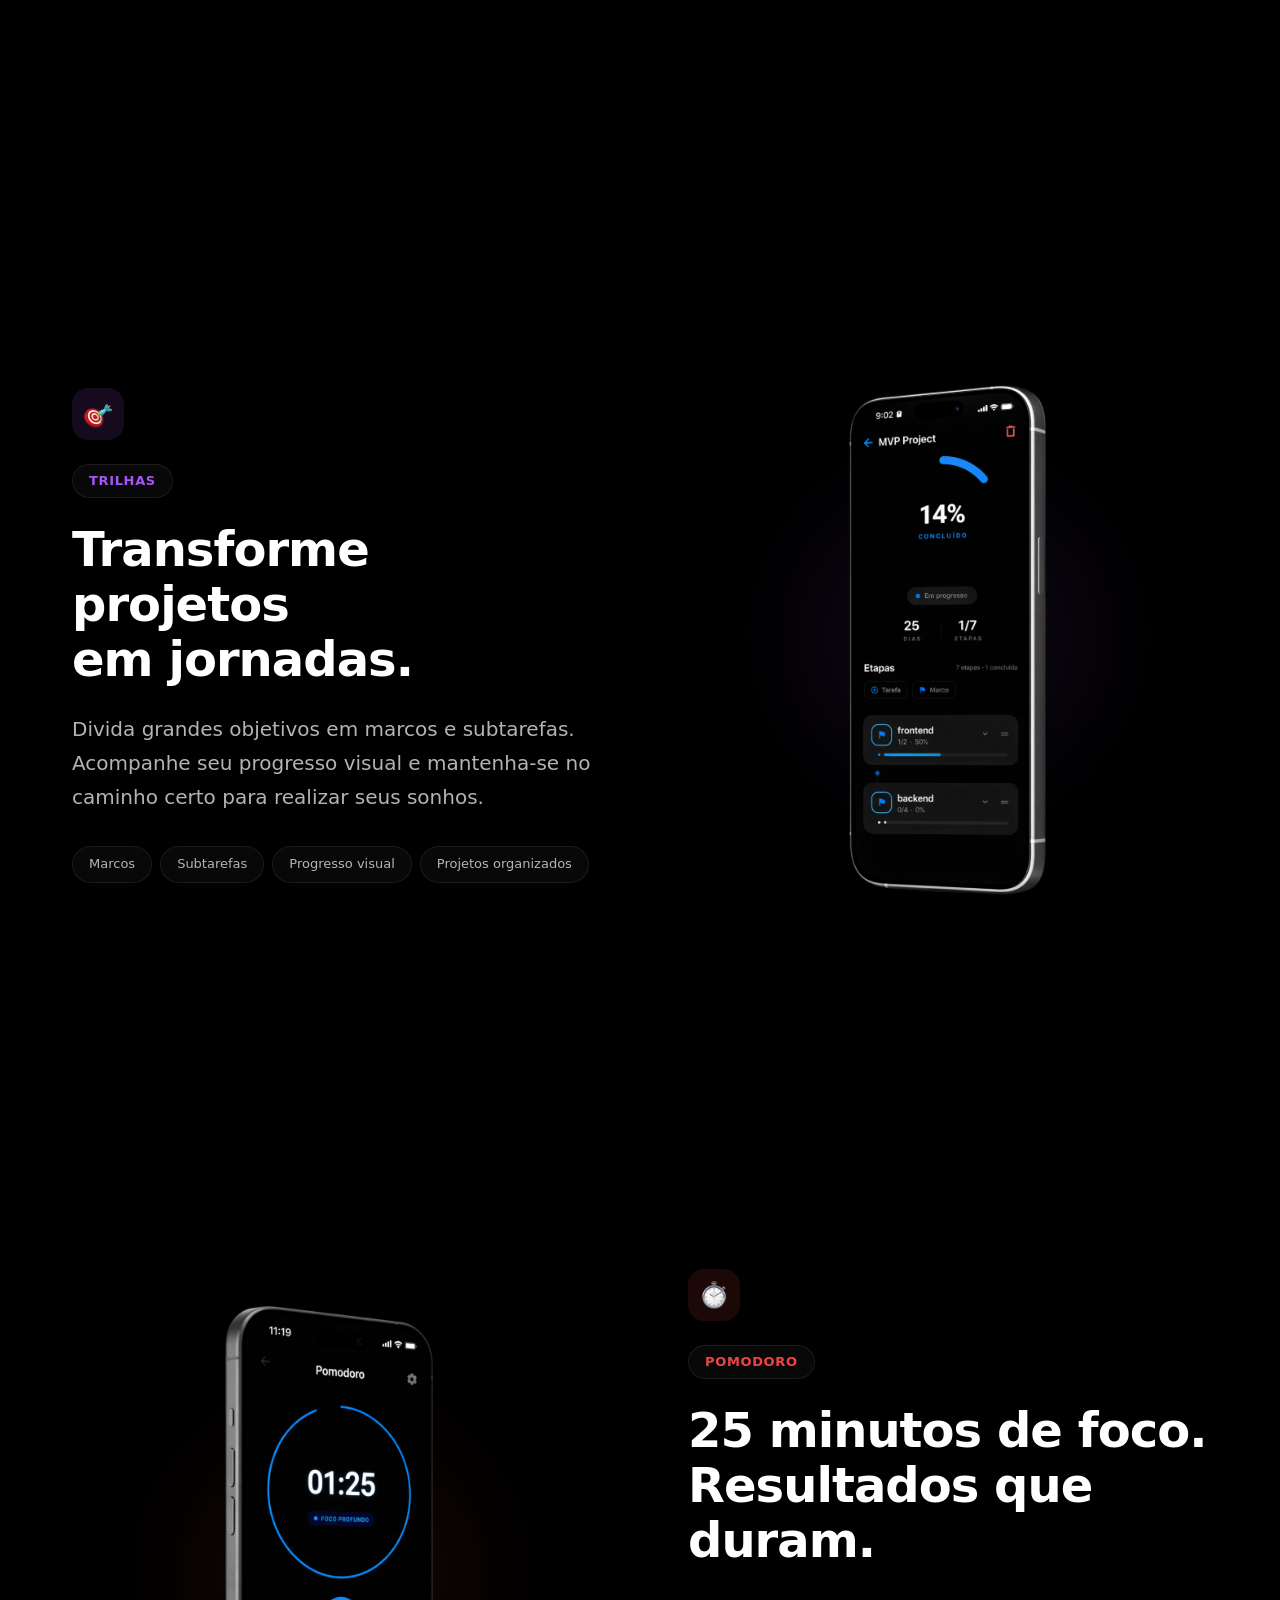
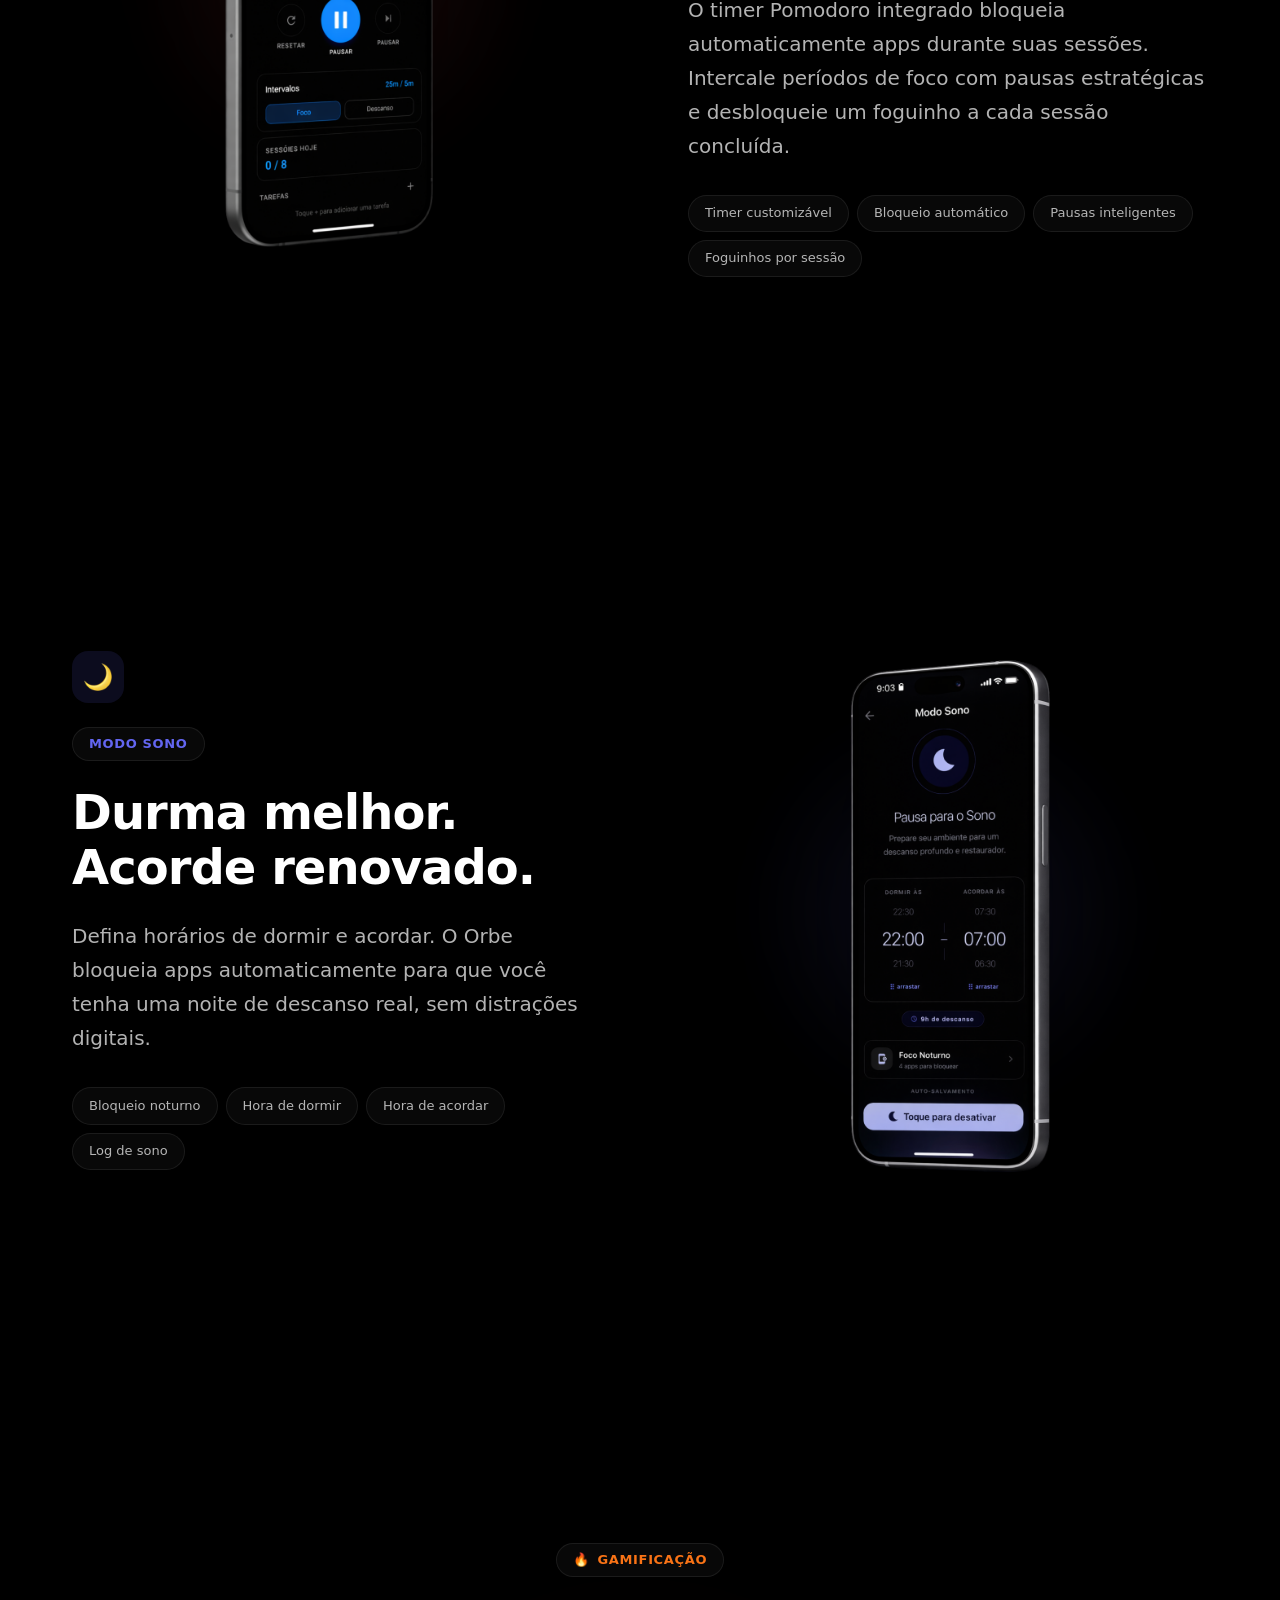
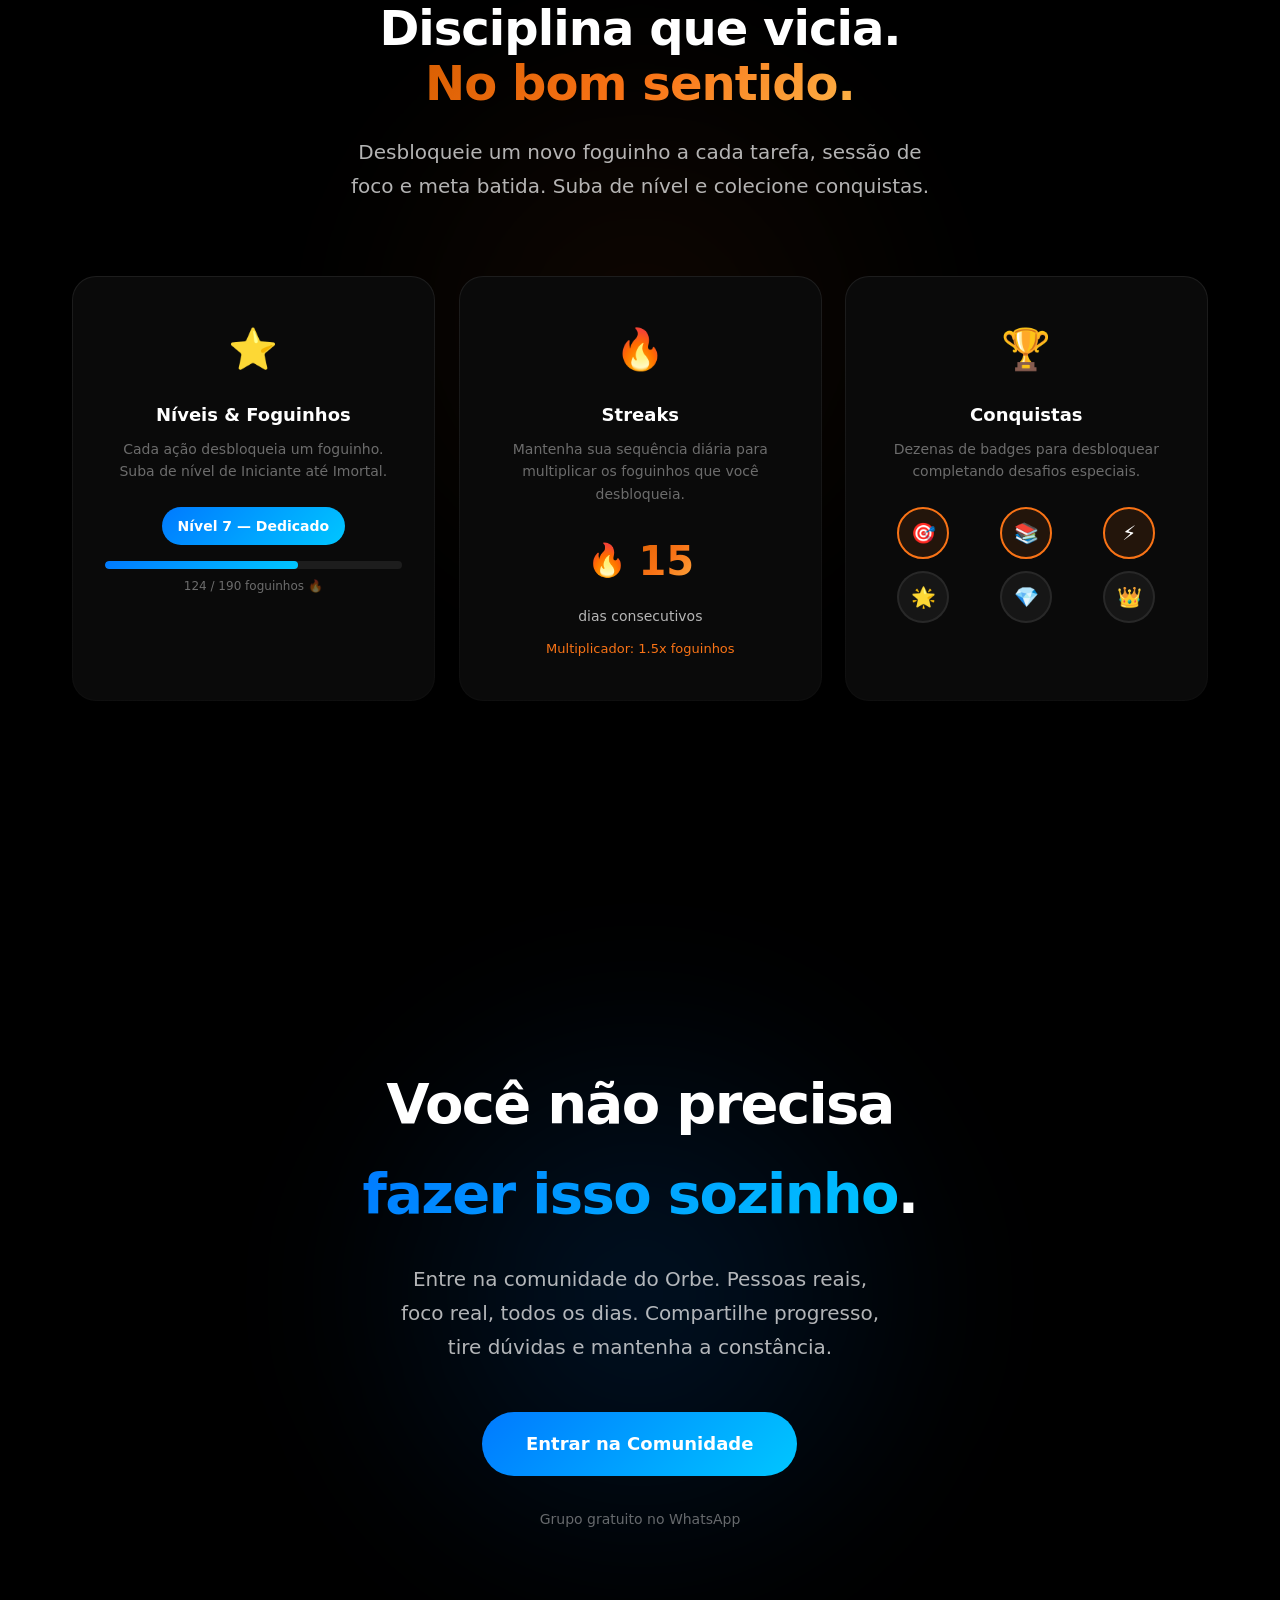
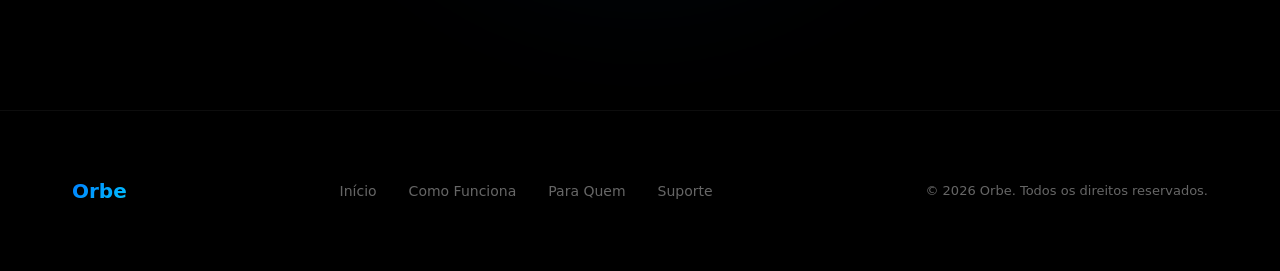
==== commit 4a504e54: "Move community CTA to nav only, with WhatsApp icon and full label Hero now shows only the Play Store" ====
--- a/index.html
+++ b/index.html
@@ -28,7 +28,12 @@
         <a href="para-quem.html">Para Quem</a>
 
       </div>
-      <a href="https://chat.whatsapp.com/L6nYBeawqcr3n5yZ4AAskz" target="_blank" class="nav-cta">Comunidade</a>
+      <a href="https://chat.whatsapp.com/L6nYBeawqcr3n5yZ4AAskz" target="_blank" class="nav-cta">
+        <svg viewBox="0 0 24 24" fill="currentColor" class="nav-cta-icon" aria-hidden="true">
+          <path d="M17.472 14.382c-.297-.149-1.758-.867-2.03-.967-.273-.099-.471-.148-.67.15-.197.297-.767.966-.94 1.164-.173.199-.347.223-.644.075-.297-.15-1.255-.463-2.39-1.475-.883-.788-1.48-1.761-1.653-2.059-.173-.297-.018-.458.13-.606.134-.133.298-.347.446-.52.149-.174.198-.298.297-.497.099-.198.05-.371-.025-.52-.075-.149-.669-1.612-.916-2.207-.242-.579-.487-.5-.669-.51-.173-.008-.371-.01-.57-.01-.198 0-.52.074-.792.372-.272.297-1.04 1.016-1.04 2.479 0 1.462 1.065 2.875 1.213 3.074.149.198 2.096 3.2 5.077 4.487.709.306 1.262.489 1.694.625.712.227 1.36.195 1.871.118.571-.085 1.758-.719 2.006-1.413.248-.694.248-1.289.173-1.413-.074-.124-.272-.198-.57-.347m-5.421 7.403h-.004a9.87 9.87 0 01-5.031-1.378l-.361-.214-3.741.982.998-3.648-.235-.374a9.86 9.86 0 01-1.51-5.26c.001-5.45 4.436-9.884 9.888-9.884 2.64 0 5.122 1.03 6.988 2.898a9.825 9.825 0 012.893 6.994c-.003 5.45-4.437 9.884-9.885 9.884m8.413-18.297A11.815 11.815 0 0012.05 0C5.495 0 .16 5.335.157 11.892c0 2.096.547 4.142 1.588 5.945L.057 24l6.305-1.654a11.882 11.882 0 005.683 1.448h.005c6.554 0 11.89-5.335 11.893-11.893a11.821 11.821 0 00-3.48-8.413z"/>
+        </svg>
+        <span>Entrar na Comunidade</span>
+      </a>
       <button class="nav-hamburger" id="navHamburger" aria-label="Abrir menu">
         <span></span>
         <span></span>
@@ -64,13 +69,6 @@
                 <span class="store-btn-label">Disponível no</span>
                 <span class="store-btn-name">Google Play</span>
               </span>
-            </a>
-            <a href="https://chat.whatsapp.com/L6nYBeawqcr3n5yZ4AAskz" target="_blank" class="btn-community">
-              <svg viewBox="0 0 24 24" fill="currentColor" class="btn-community-icon">
-                <path d="M17.472 14.382c-.297-.149-1.758-.867-2.03-.967-.273-.099-.471-.148-.67.15-.197.297-.767.966-.94 1.164-.173.199-.347.223-.644.075-.297-.15-1.255-.463-2.39-1.475-.883-.788-1.48-1.761-1.653-2.059-.173-.297-.018-.458.13-.606.134-.133.298-.347.446-.52.149-.174.198-.298.297-.497.099-.198.05-.371-.025-.52-.075-.149-.669-1.612-.916-2.207-.242-.579-.487-.5-.669-.51-.173-.008-.371-.01-.57-.01-.198 0-.52.074-.792.372-.272.297-1.04 1.016-1.04 2.479 0 1.462 1.065 2.875 1.213 3.074.149.198 2.096 3.2 5.077 4.487.709.306 1.262.489 1.694.625.712.227 1.36.195 1.871.118.571-.085 1.758-.719 2.006-1.413.248-.694.248-1.289.173-1.413-.074-.124-.272-.198-.57-.347m-5.421 7.403h-.004a9.87 9.87 0 01-5.031-1.378l-.361-.214-3.741.982.998-3.648-.235-.374a9.86 9.86 0 01-1.51-5.26c.001-5.45 4.436-9.884 9.888-9.884 2.64 0 5.122 1.03 6.988 2.898a9.825 9.825 0 012.893 6.994c-.003 5.45-4.437 9.884-9.885 9.884m8.413-18.297A11.815 11.815 0 0012.05 0C5.495 0 .16 5.335.157 11.892c0 2.096.547 4.142 1.588 5.945L.057 24l6.305-1.654a11.882 11.882 0 005.683 1.448h.005c6.554 0 11.89-5.335 11.893-11.893a11.821 11.821 0 00-3.48-8.413z"/>
-              </svg>
-              <span>Entrar na Comunidade</span>
-              <span class="btn-community-arrow">→</span>
             </a>
           </div>
           <div class="hero-social-proof fade-up stagger-4">
--- a/css/styles.css
+++ b/css/styles.css
@@ -352,6 +352,7 @@
 .nav-cta {
   display: inline-flex;
   align-items: center;
+  gap: 0.5rem;
   padding: 0.625rem 1.25rem;
   border-radius: 100px;
   background: var(--gradient-primary);
@@ -359,10 +360,17 @@
   font-weight: 600;
   color: #fff;
   flex-shrink: 0;
+  white-space: nowrap;
   transition: opacity var(--transition-hover);
 }
 
 .nav-cta:hover { opacity: 0.88; }
+
+.nav-cta-icon {
+  width: 18px;
+  height: 18px;
+  flex-shrink: 0;
+}
 
 .nav-hamburger {
   display: none;
@@ -3193,7 +3201,8 @@
 
 @media (max-width: 460px) {
   .nav .container { gap: 0.5rem; }
-  .nav-cta { display: none; }
+  .nav-cta { padding: 0.45rem 0.7rem; font-size: 0.7rem; gap: 0.35rem; }
+  .nav-cta-icon { width: 14px; height: 14px; }
   .hero-title { font-size: clamp(2rem, 9vw, 3rem) !important; }
   .hero-float-card { font-size: 0.7rem; padding: 0.55rem 0.7rem; }
   .float-card-icon { width: 28px; height: 28px; }
